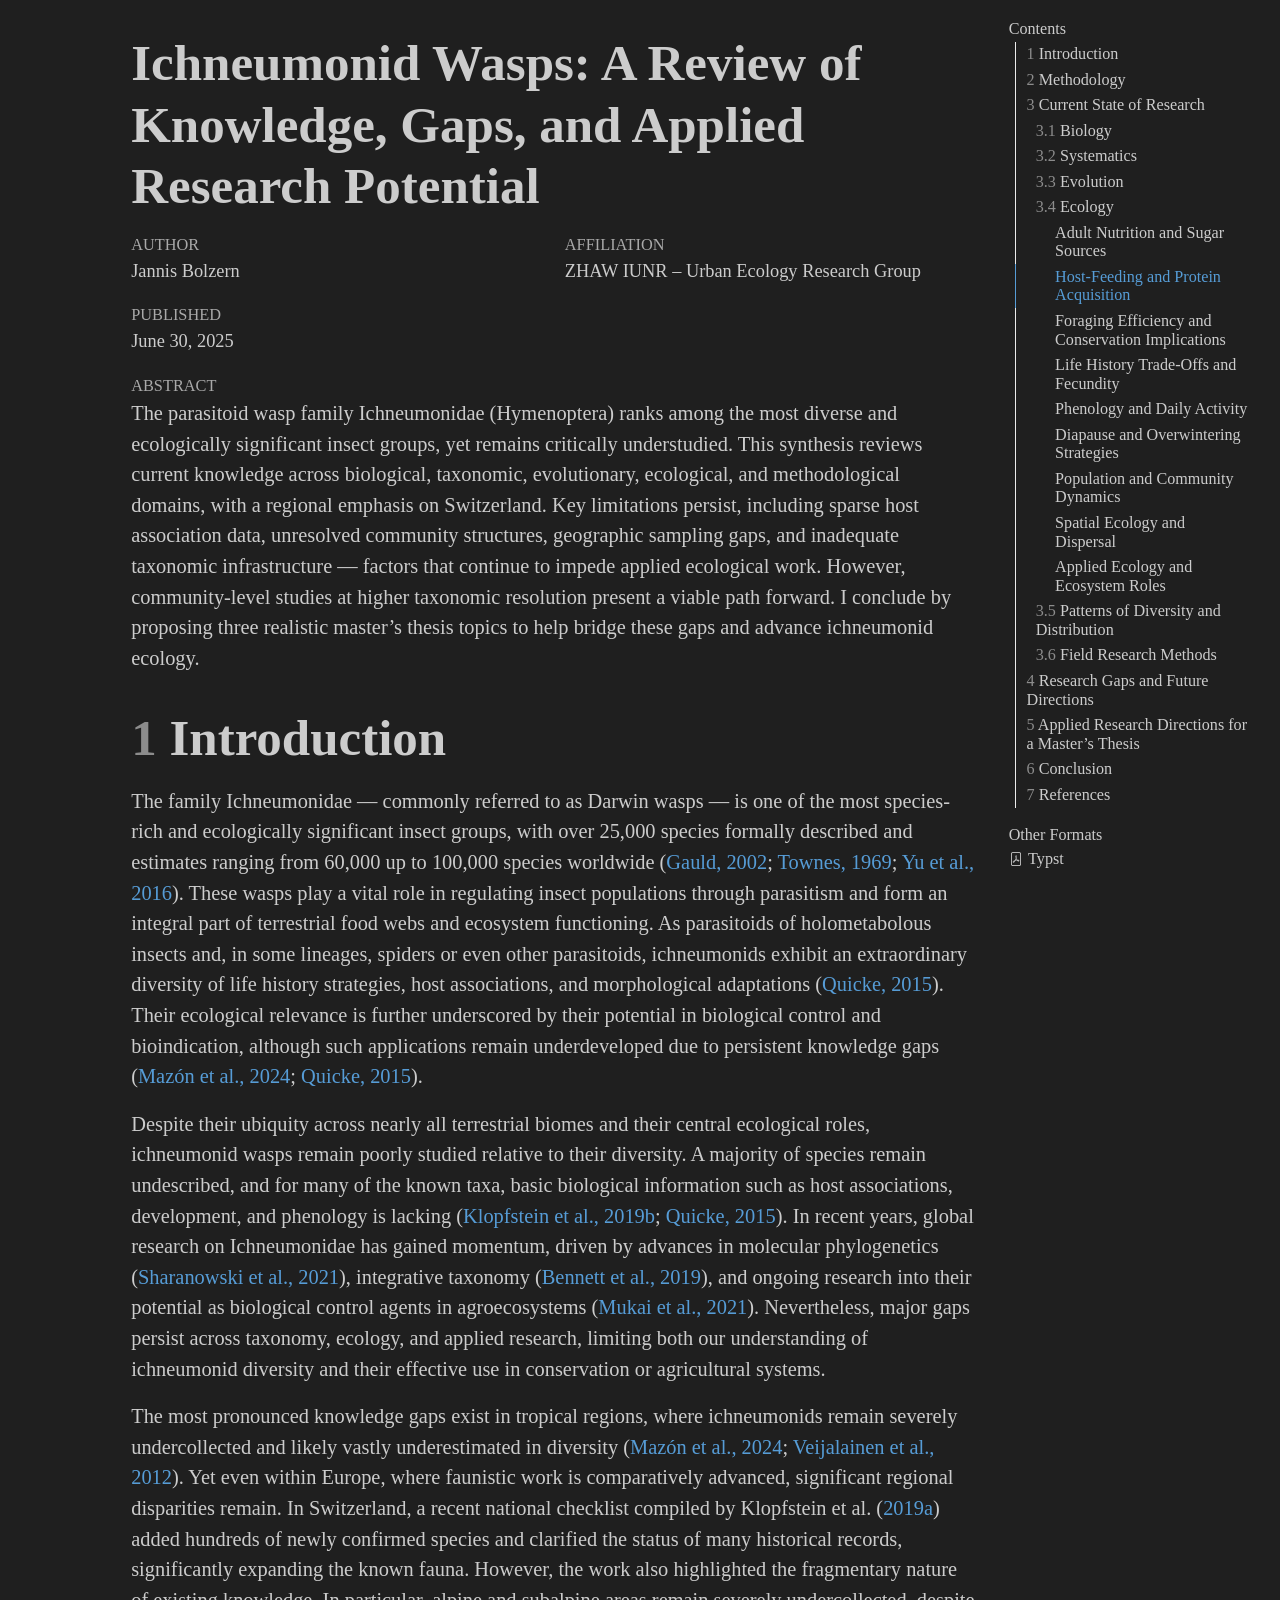
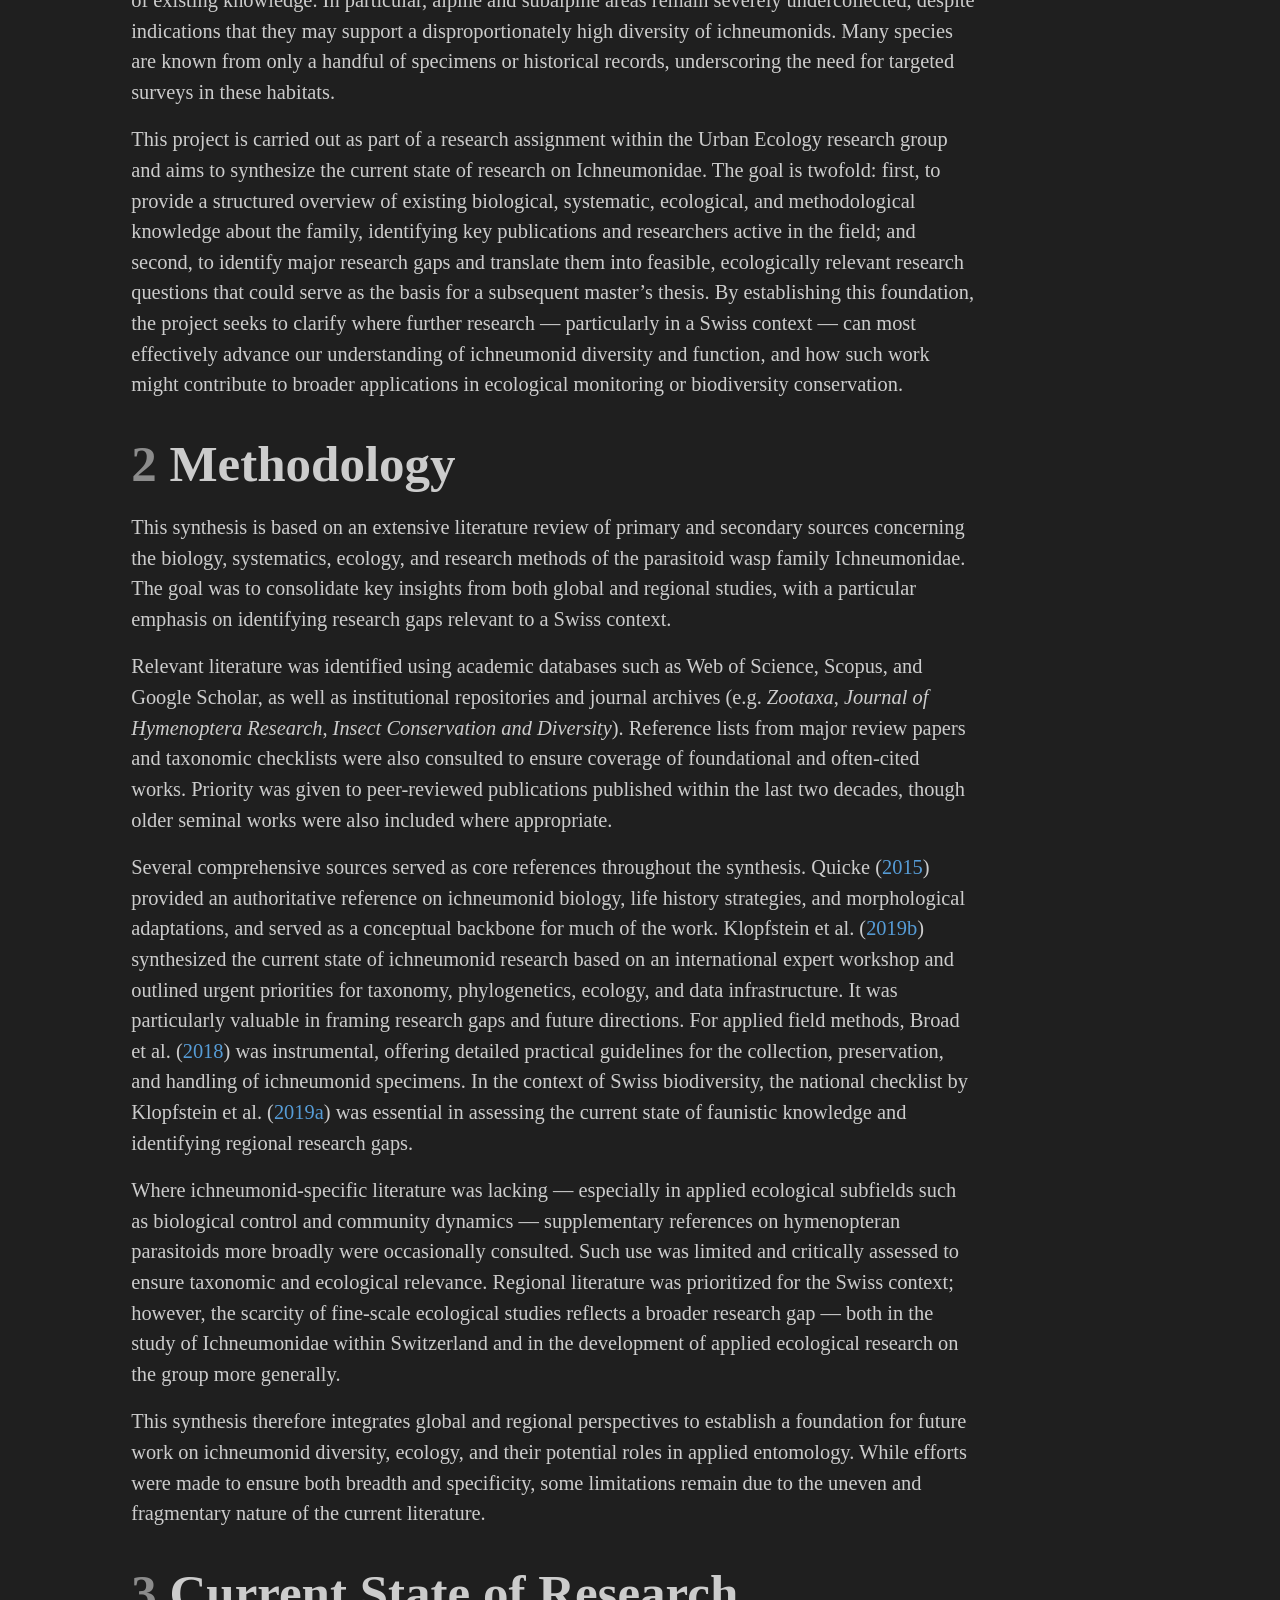
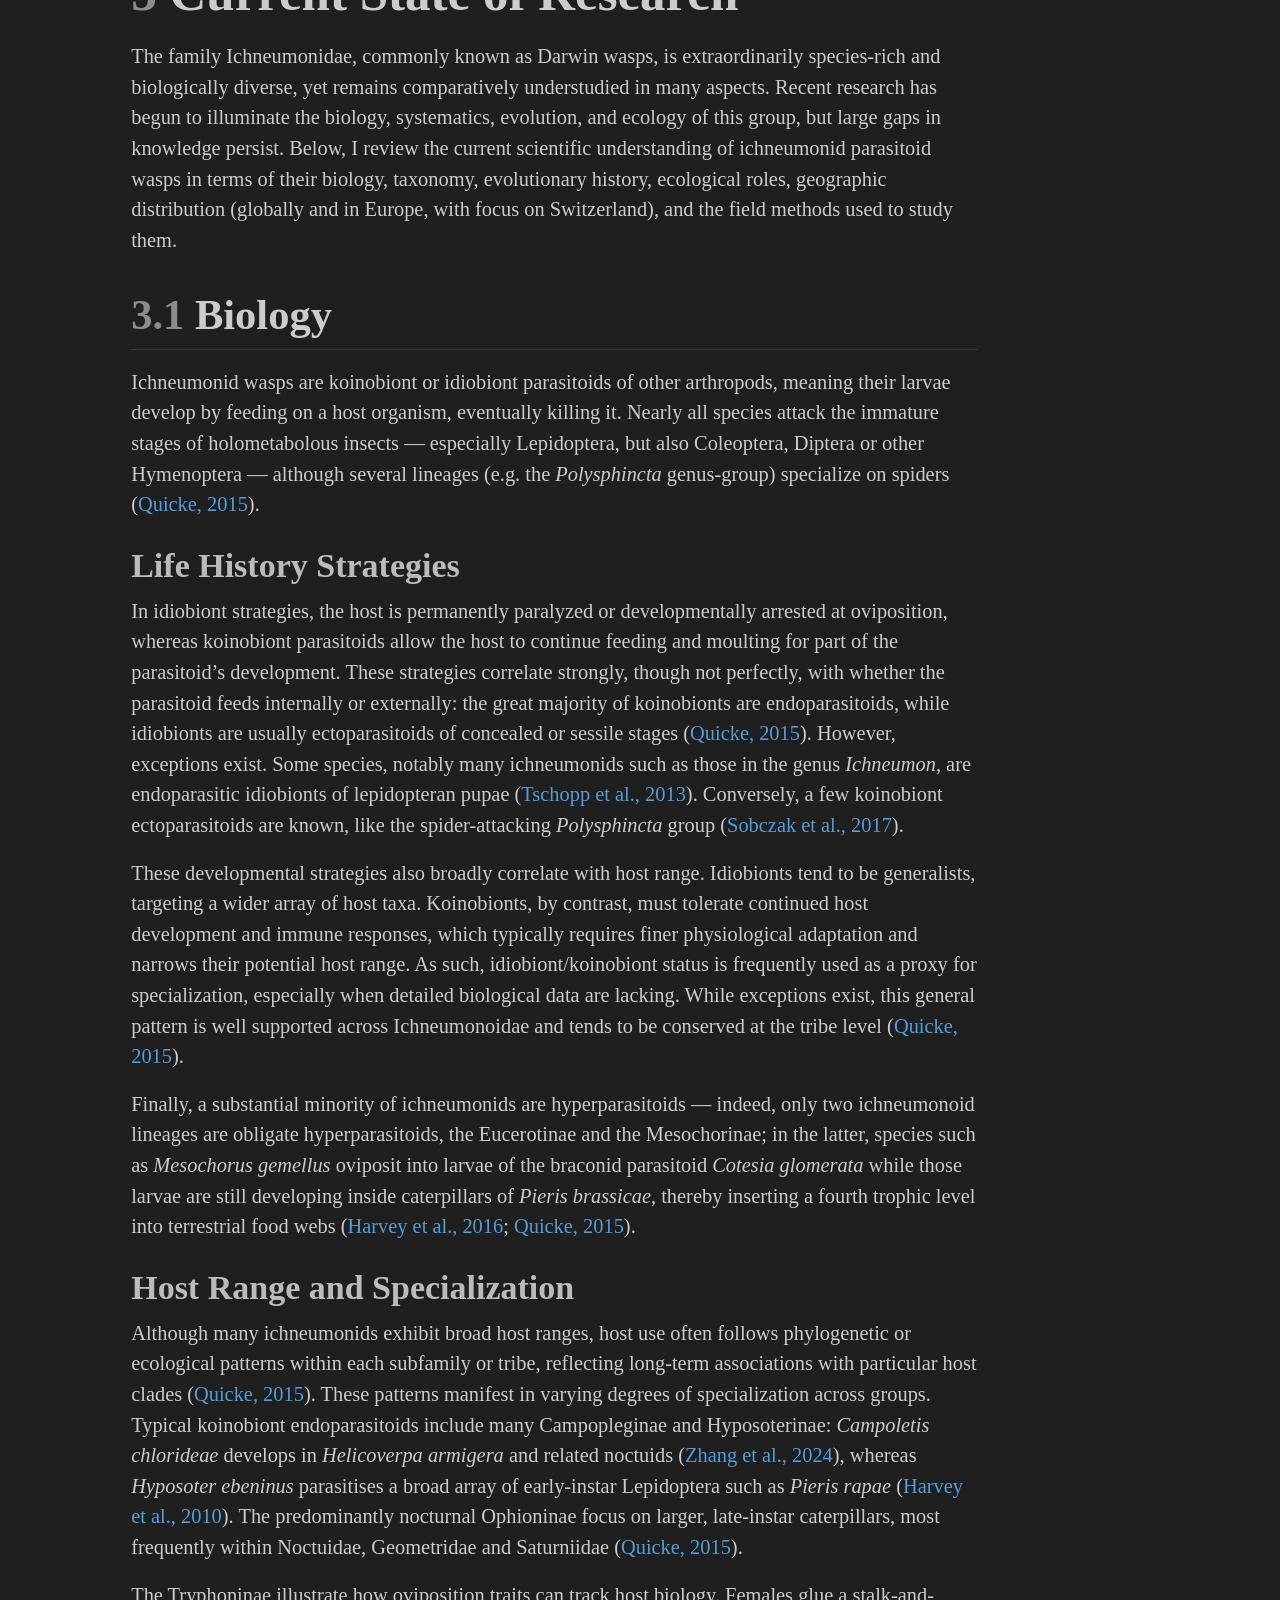
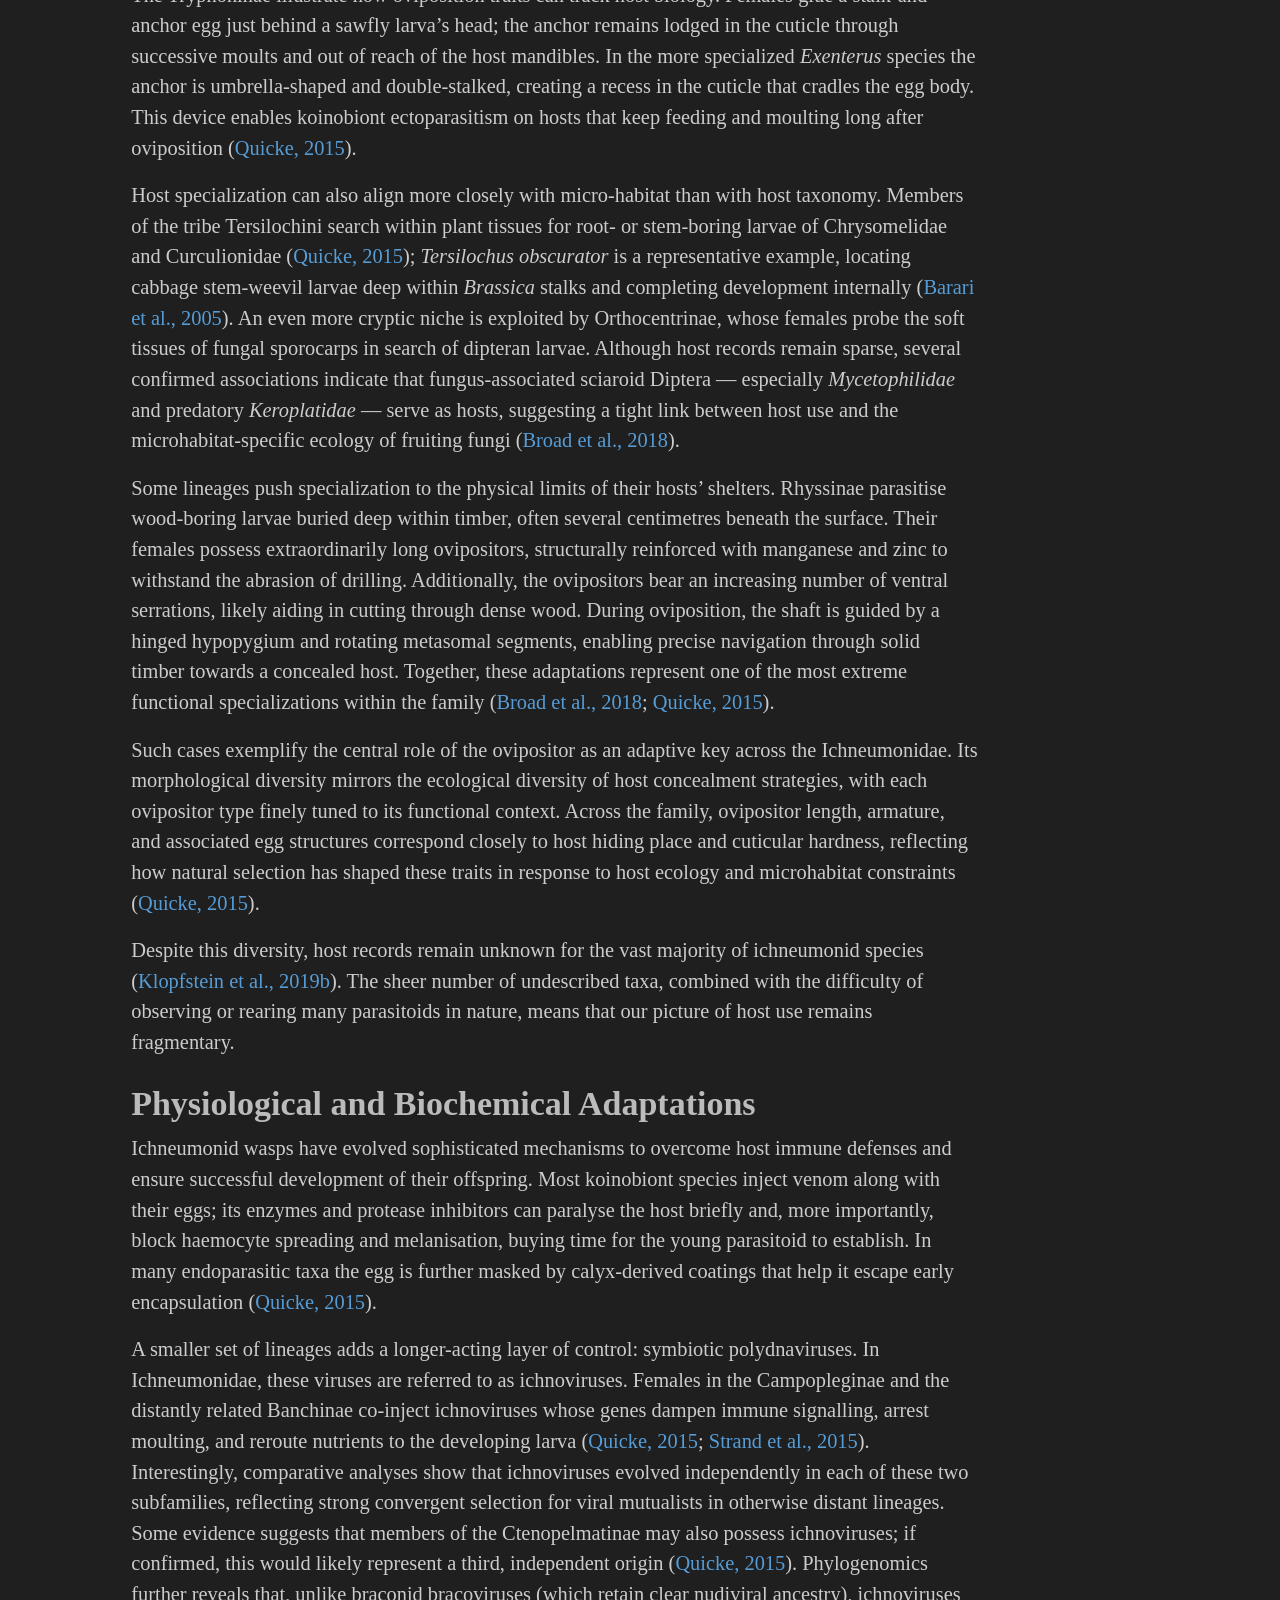
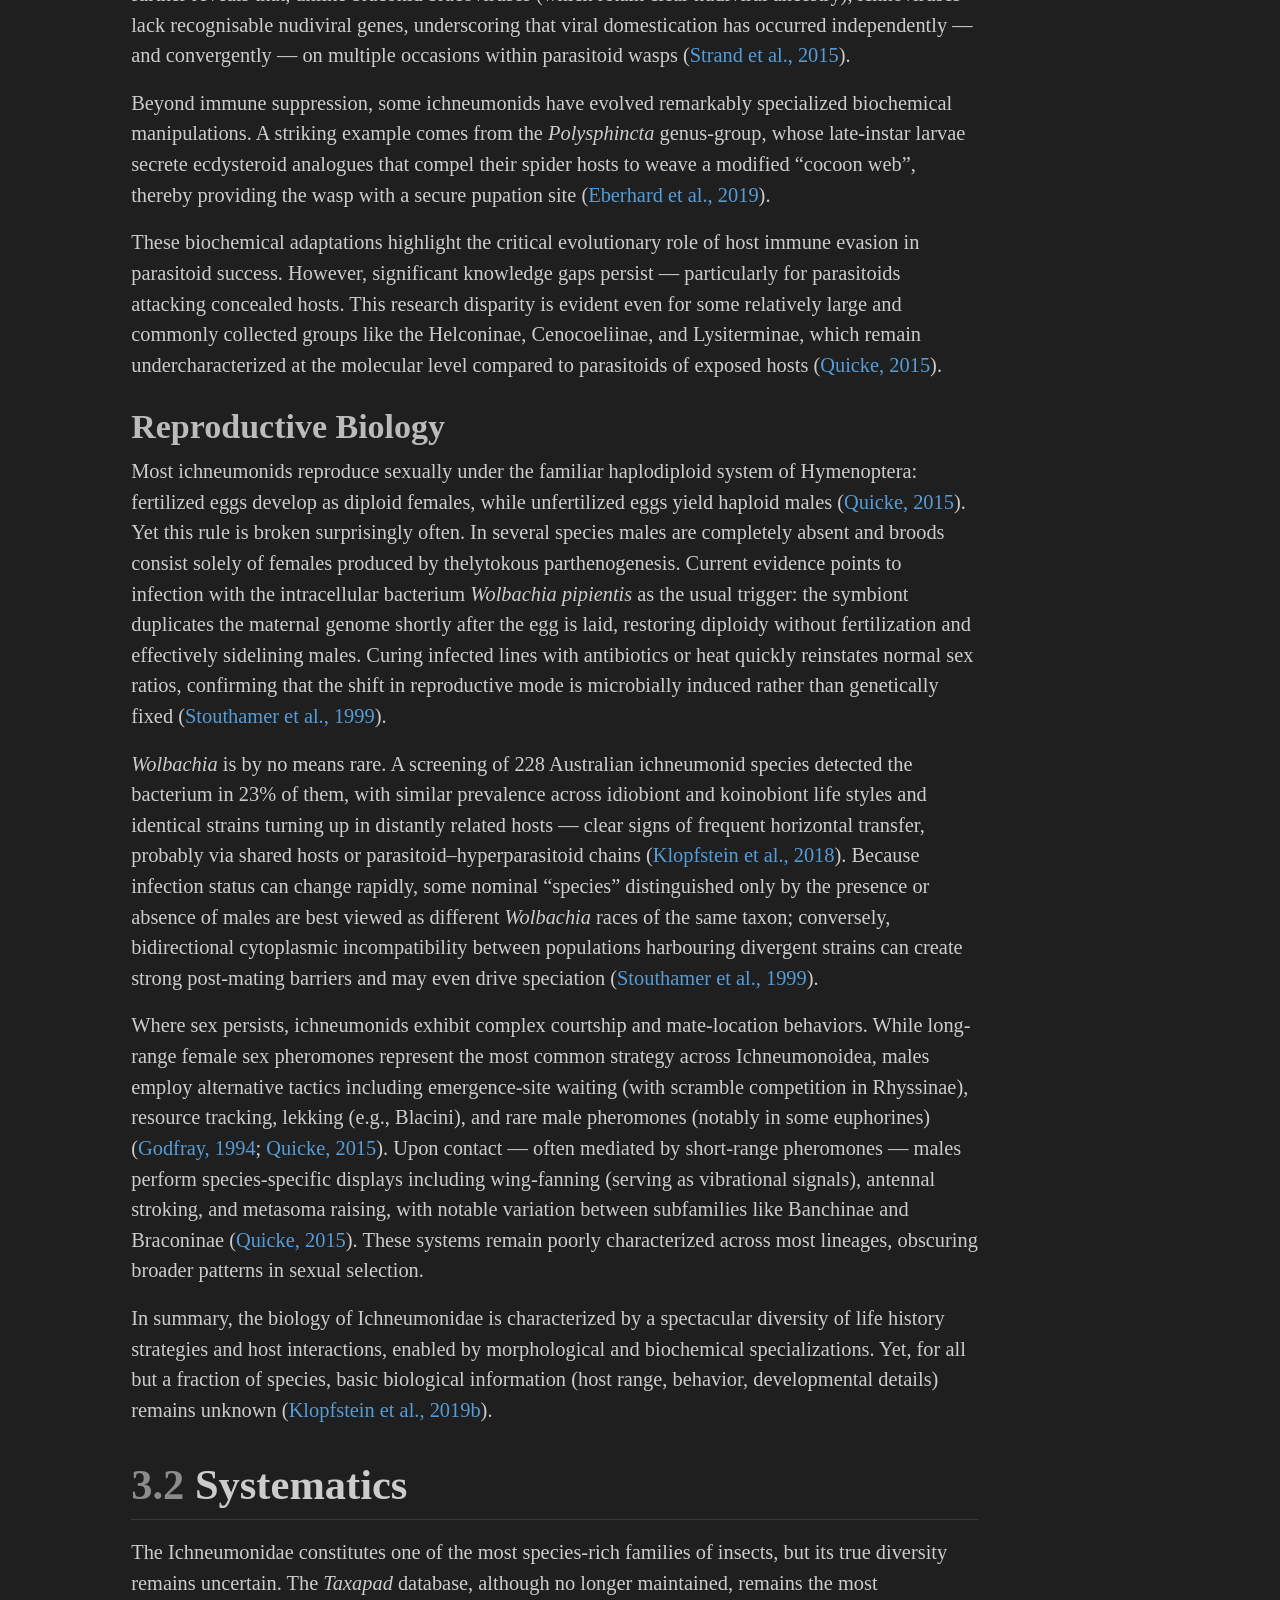
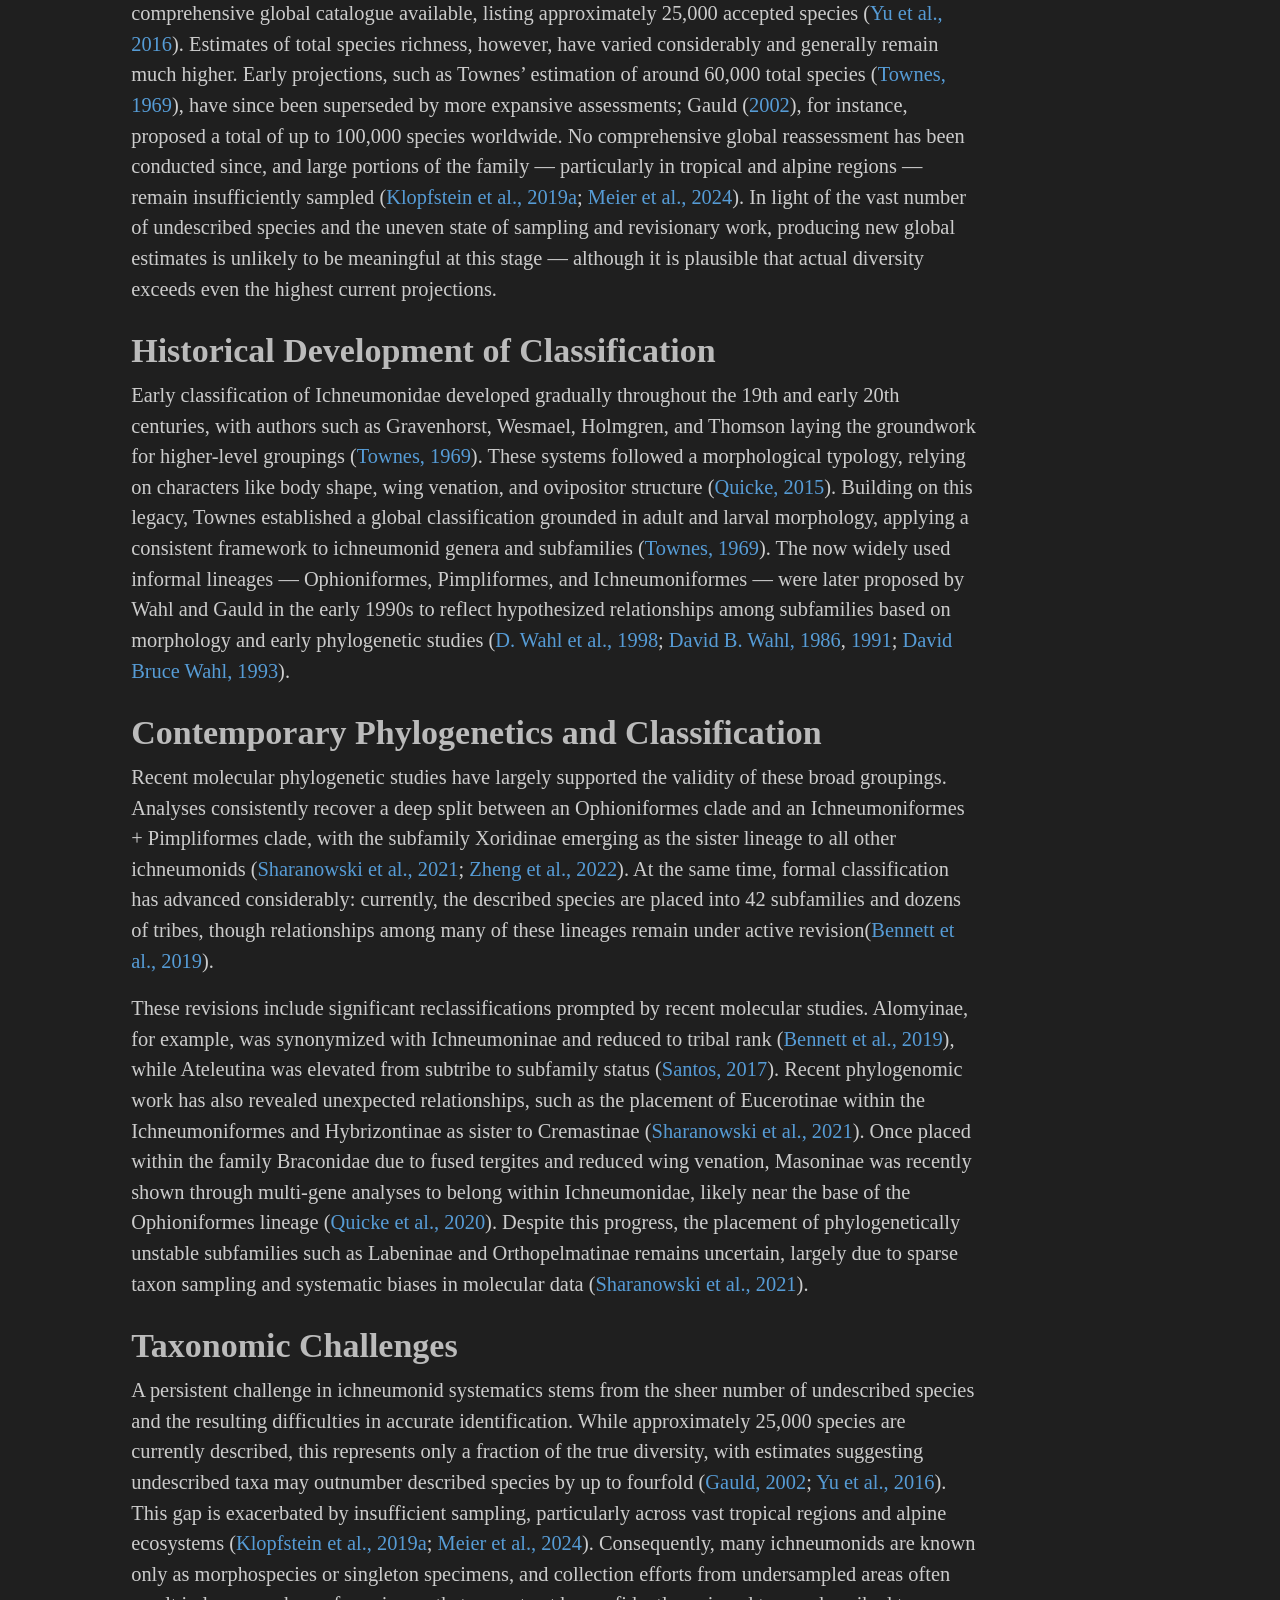
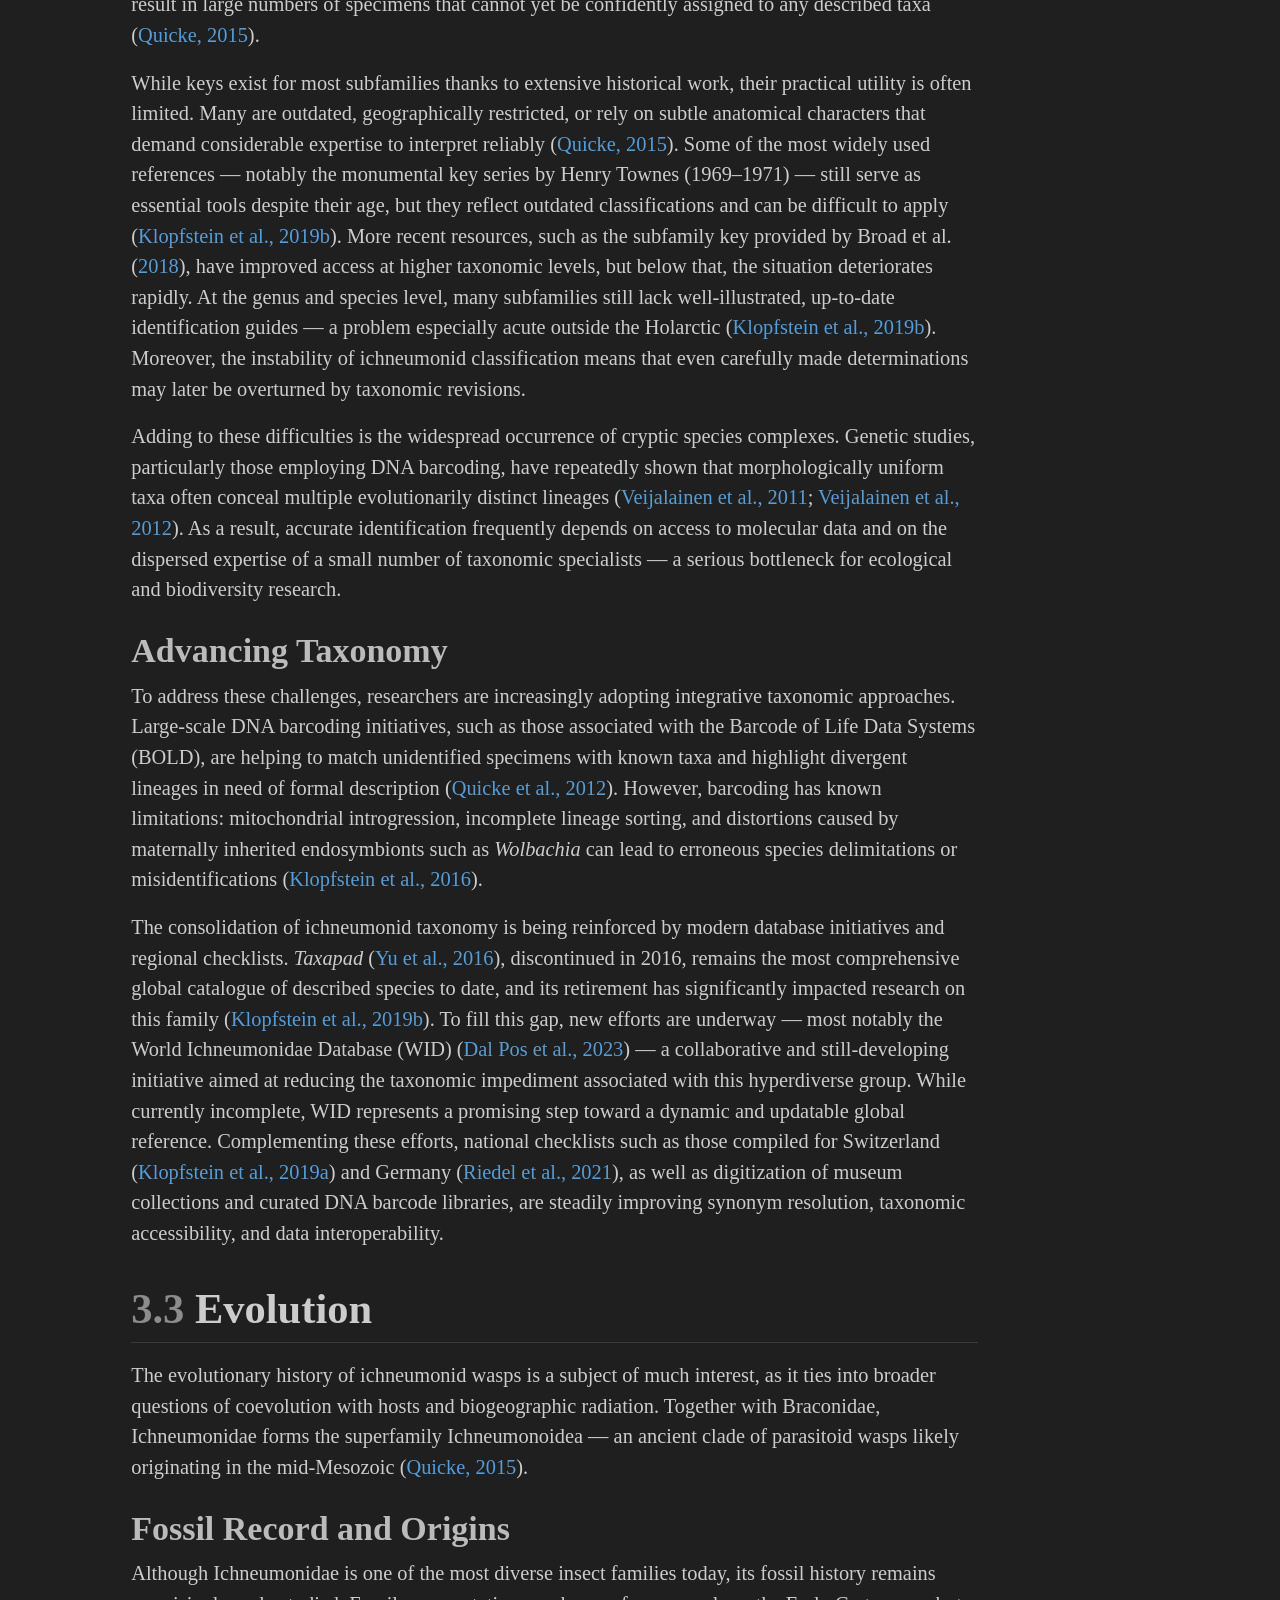
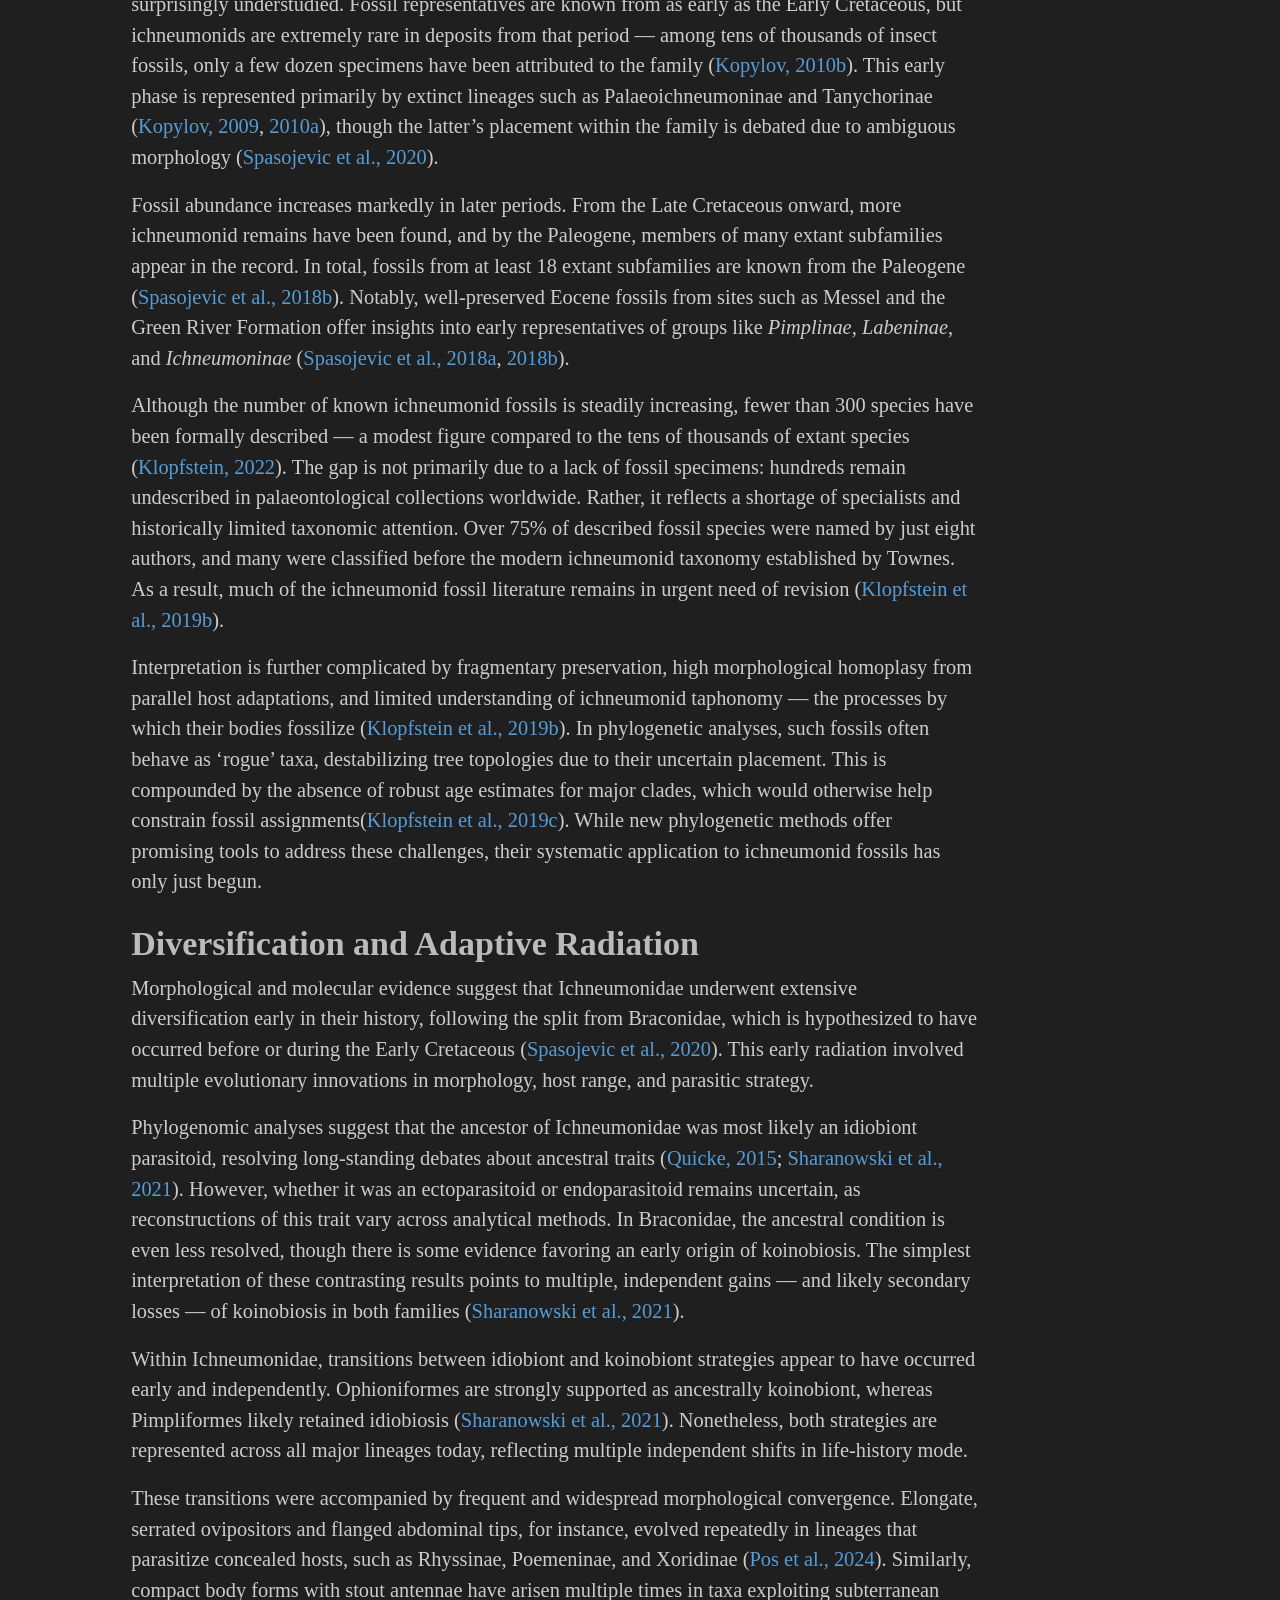
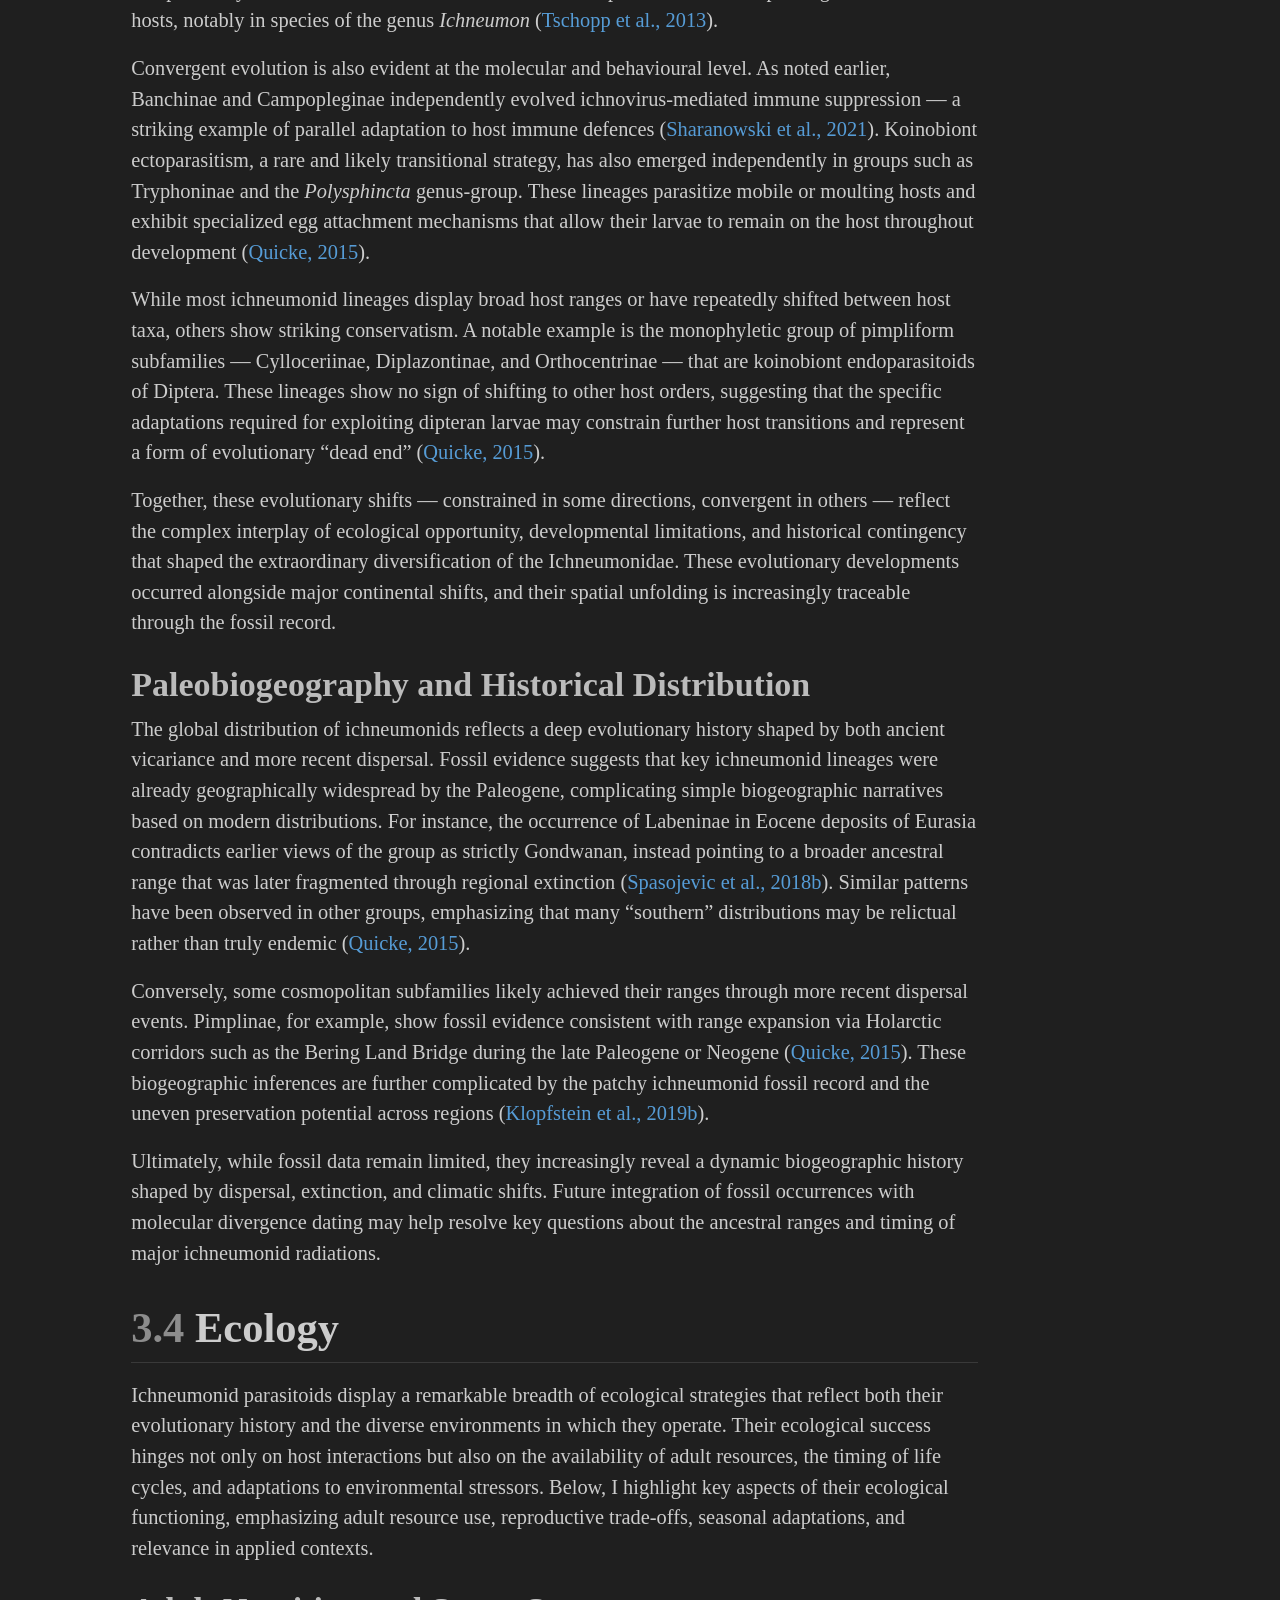
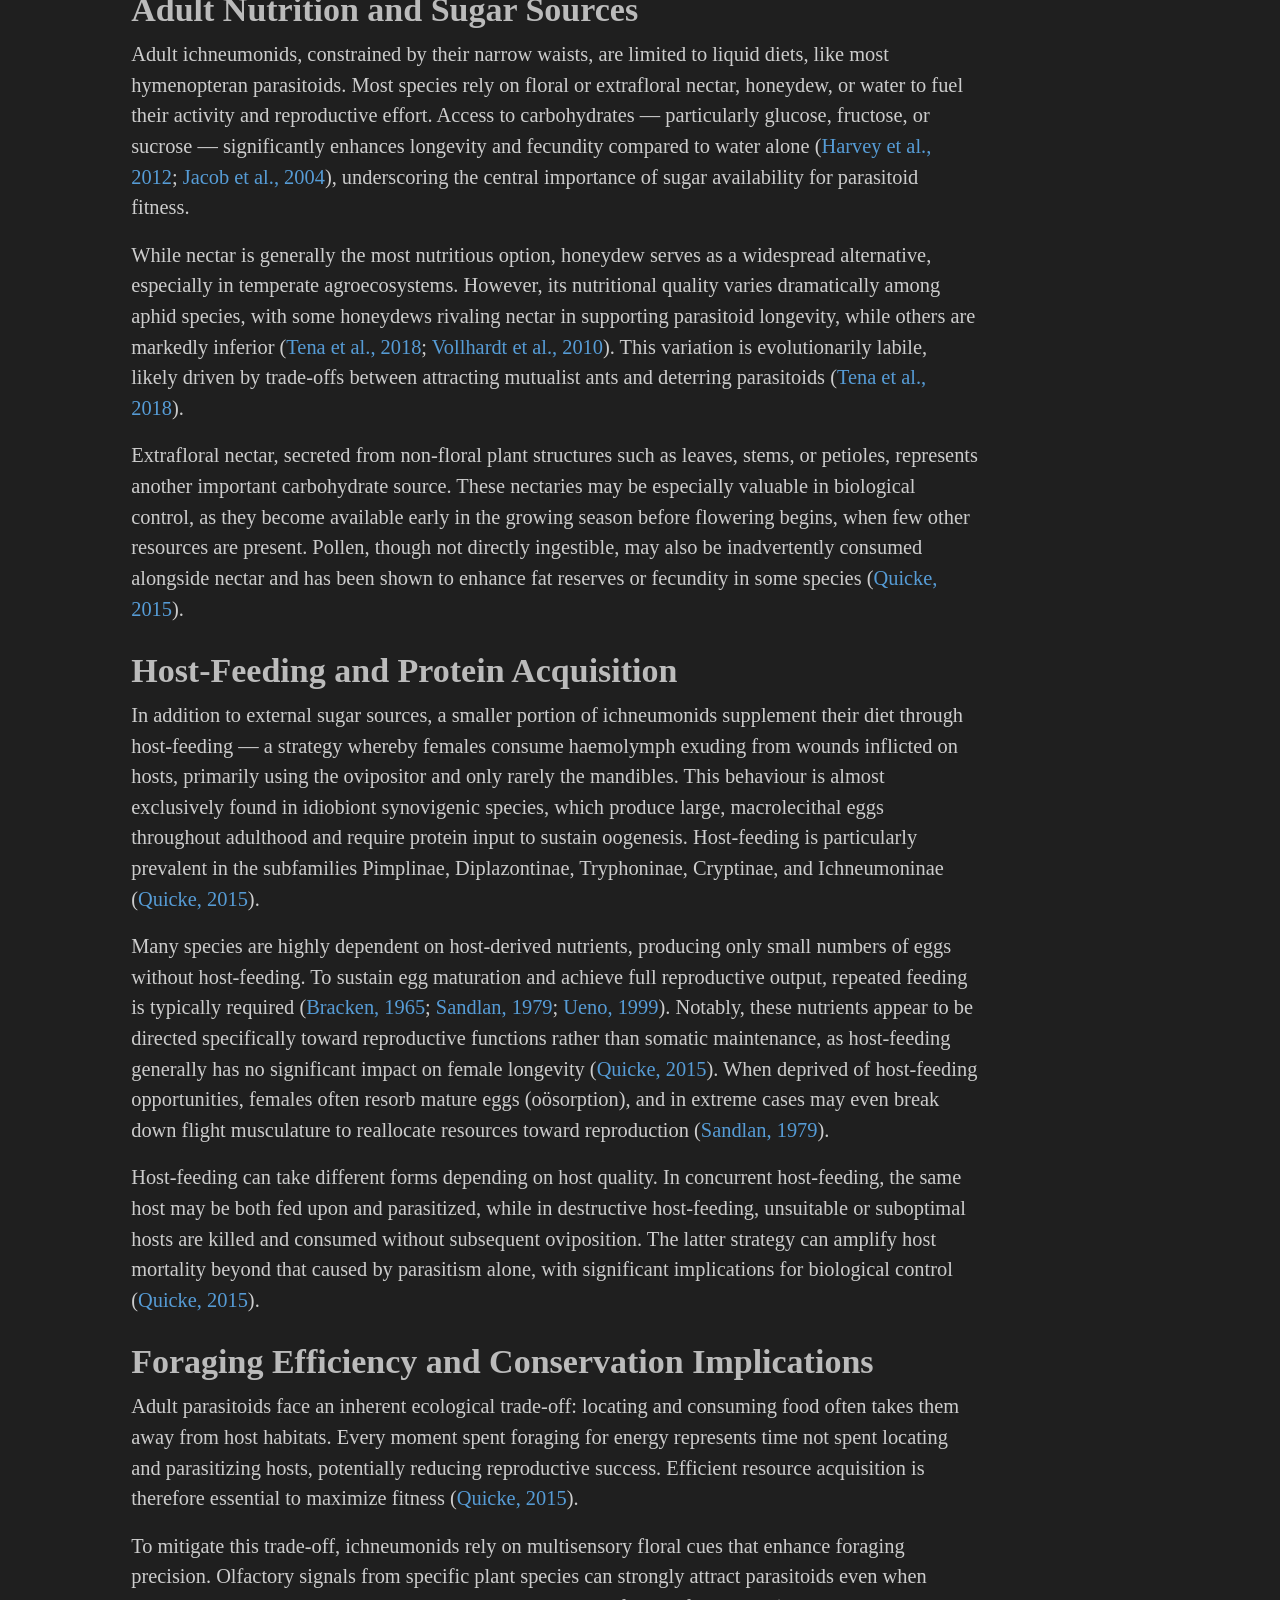
==== docs/index.html @ 83d63e10 "Update" ====
<!DOCTYPE html>
<html xmlns="http://www.w3.org/1999/xhtml" lang="en" xml:lang="en"><head>

<meta charset="utf-8">
<meta name="generator" content="quarto-1.7.32">

<meta name="viewport" content="width=device-width, initial-scale=1.0, user-scalable=yes">

<meta name="author" content="Jannis Bolzern">
<meta name="dcterms.date" content="2025-06-30">

<title>Ichneumonid Wasps: A Review of Knowledge, Gaps, and Applied Research Potential</title>
<style>
code{white-space: pre-wrap;}
span.smallcaps{font-variant: small-caps;}
div.columns{display: flex; gap: min(4vw, 1.5em);}
div.column{flex: auto; overflow-x: auto;}
div.hanging-indent{margin-left: 1.5em; text-indent: -1.5em;}
ul.task-list{list-style: none;}
ul.task-list li input[type="checkbox"] {
  width: 0.8em;
  margin: 0 0.8em 0.2em -1em; /* quarto-specific, see https://github.com/quarto-dev/quarto-cli/issues/4556 */ 
  vertical-align: middle;
}
/* CSS for citations */
div.csl-bib-body { }
div.csl-entry {
  clear: both;
  margin-bottom: 0em;
}
.hanging-indent div.csl-entry {
  margin-left:2em;
  text-indent:-2em;
}
div.csl-left-margin {
  min-width:2em;
  float:left;
}
div.csl-right-inline {
  margin-left:2em;
  padding-left:1em;
}
div.csl-indent {
  margin-left: 2em;
}</style>


<script src="site_libs/quarto-nav/quarto-nav.js"></script>
<script src="site_libs/clipboard/clipboard.min.js"></script>
<script src="site_libs/quarto-search/autocomplete.umd.js"></script>
<script src="site_libs/quarto-search/fuse.min.js"></script>
<script src="site_libs/quarto-search/quarto-search.js"></script>
<meta name="quarto:offset" content="./">
<script src="site_libs/quarto-html/quarto.js" type="module"></script>
<script src="site_libs/quarto-html/tabsets/tabsets.js" type="module"></script>
<script src="site_libs/quarto-html/popper.min.js"></script>
<script src="site_libs/quarto-html/tippy.umd.min.js"></script>
<script src="site_libs/quarto-html/anchor.min.js"></script>
<link href="site_libs/quarto-html/tippy.css" rel="stylesheet">
<link href="site_libs/quarto-html/quarto-syntax-highlighting-dark-2fef5ea3f8957b3e4ecc936fc74692ca.css" rel="stylesheet" id="quarto-text-highlighting-styles">
<script src="site_libs/bootstrap/bootstrap.min.js"></script>
<link href="site_libs/bootstrap/bootstrap-icons.css" rel="stylesheet">
<link href="site_libs/bootstrap/bootstrap-f64a228243b25bc03a519bc4f7680eb8.min.css" rel="stylesheet" append-hash="true" id="quarto-bootstrap" data-mode="dark">
<script id="quarto-search-options" type="application/json">{
  "location": "sidebar",
  "copy-button": false,
  "collapse-after": 3,
  "panel-placement": "start",
  "type": "textbox",
  "limit": 50,
  "keyboard-shortcut": [
    "f",
    "/",
    "s"
  ],
  "show-item-context": false,
  "language": {
    "search-no-results-text": "No results",
    "search-matching-documents-text": "matching documents",
    "search-copy-link-title": "Copy link to search",
    "search-hide-matches-text": "Hide additional matches",
    "search-more-match-text": "more match in this document",
    "search-more-matches-text": "more matches in this document",
    "search-clear-button-title": "Clear",
    "search-text-placeholder": "",
    "search-detached-cancel-button-title": "Cancel",
    "search-submit-button-title": "Submit",
    "search-label": "Search"
  }
}</script>


</head>

<body class="quarto-light">

<div id="quarto-search-results"></div>
<!-- content -->
<div id="quarto-content" class="quarto-container page-columns page-rows-contents page-layout-article">
<!-- sidebar -->
<!-- margin-sidebar -->
    <div id="quarto-margin-sidebar" class="sidebar margin-sidebar">
        <nav id="TOC" role="doc-toc" class="toc-active">
    <h2 id="toc-title">Contents</h2>
   
  <ul>
  <li><a href="#introduction" id="toc-introduction" class="nav-link active" data-scroll-target="#introduction"><span class="header-section-number">1</span> Introduction</a></li>
  <li><a href="#methodology" id="toc-methodology" class="nav-link" data-scroll-target="#methodology"><span class="header-section-number">2</span> Methodology</a></li>
  <li><a href="#current-state-of-research" id="toc-current-state-of-research" class="nav-link" data-scroll-target="#current-state-of-research"><span class="header-section-number">3</span> Current State of Research</a>
  <ul class="collapse">
  <li><a href="#biology" id="toc-biology" class="nav-link" data-scroll-target="#biology"><span class="header-section-number">3.1</span> Biology</a>
  <ul class="collapse">
  <li><a href="#life-history-strategies" id="toc-life-history-strategies" class="nav-link" data-scroll-target="#life-history-strategies">Life History Strategies</a></li>
  <li><a href="#host-range-and-specialization" id="toc-host-range-and-specialization" class="nav-link" data-scroll-target="#host-range-and-specialization">Host Range and Specialization</a></li>
  <li><a href="#physiological-and-biochemical-adaptations" id="toc-physiological-and-biochemical-adaptations" class="nav-link" data-scroll-target="#physiological-and-biochemical-adaptations">Physiological and Biochemical Adaptations</a></li>
  <li><a href="#reproductive-biology" id="toc-reproductive-biology" class="nav-link" data-scroll-target="#reproductive-biology">Reproductive Biology</a></li>
  </ul></li>
  <li><a href="#systematics" id="toc-systematics" class="nav-link" data-scroll-target="#systematics"><span class="header-section-number">3.2</span> Systematics</a>
  <ul class="collapse">
  <li><a href="#historical-development-of-classification" id="toc-historical-development-of-classification" class="nav-link" data-scroll-target="#historical-development-of-classification">Historical Development of Classification</a></li>
  <li><a href="#contemporary-phylogenetics-and-classification" id="toc-contemporary-phylogenetics-and-classification" class="nav-link" data-scroll-target="#contemporary-phylogenetics-and-classification">Contemporary Phylogenetics and Classification</a></li>
  <li><a href="#taxonomic-challenges" id="toc-taxonomic-challenges" class="nav-link" data-scroll-target="#taxonomic-challenges">Taxonomic Challenges</a></li>
  <li><a href="#advancing-taxonomy" id="toc-advancing-taxonomy" class="nav-link" data-scroll-target="#advancing-taxonomy">Advancing Taxonomy</a></li>
  </ul></li>
  <li><a href="#evolution" id="toc-evolution" class="nav-link" data-scroll-target="#evolution"><span class="header-section-number">3.3</span> Evolution</a>
  <ul class="collapse">
  <li><a href="#fossil-record-and-origins" id="toc-fossil-record-and-origins" class="nav-link" data-scroll-target="#fossil-record-and-origins">Fossil Record and Origins</a></li>
  <li><a href="#diversification-and-adaptive-radiation" id="toc-diversification-and-adaptive-radiation" class="nav-link" data-scroll-target="#diversification-and-adaptive-radiation">Diversification and Adaptive Radiation</a></li>
  <li><a href="#paleobiogeography-and-historical-distribution" id="toc-paleobiogeography-and-historical-distribution" class="nav-link" data-scroll-target="#paleobiogeography-and-historical-distribution">Paleobiogeography and Historical Distribution</a></li>
  </ul></li>
  <li><a href="#ecology" id="toc-ecology" class="nav-link" data-scroll-target="#ecology"><span class="header-section-number">3.4</span> Ecology</a>
  <ul class="collapse">
  <li><a href="#adult-nutrition-and-sugar-sources" id="toc-adult-nutrition-and-sugar-sources" class="nav-link" data-scroll-target="#adult-nutrition-and-sugar-sources">Adult Nutrition and Sugar Sources</a></li>
  <li><a href="#host-feeding-and-protein-acquisition" id="toc-host-feeding-and-protein-acquisition" class="nav-link" data-scroll-target="#host-feeding-and-protein-acquisition">Host-Feeding and Protein Acquisition</a></li>
  <li><a href="#foraging-efficiency-and-conservation-implications" id="toc-foraging-efficiency-and-conservation-implications" class="nav-link" data-scroll-target="#foraging-efficiency-and-conservation-implications">Foraging Efficiency and Conservation Implications</a></li>
  <li><a href="#life-history-trade-offs-and-fecundity" id="toc-life-history-trade-offs-and-fecundity" class="nav-link" data-scroll-target="#life-history-trade-offs-and-fecundity">Life History Trade-Offs and Fecundity</a></li>
  <li><a href="#phenology-and-daily-activity" id="toc-phenology-and-daily-activity" class="nav-link" data-scroll-target="#phenology-and-daily-activity">Phenology and Daily Activity</a></li>
  <li><a href="#diapause-and-overwintering-strategies" id="toc-diapause-and-overwintering-strategies" class="nav-link" data-scroll-target="#diapause-and-overwintering-strategies">Diapause and Overwintering Strategies</a></li>
  <li><a href="#population-and-community-dynamics" id="toc-population-and-community-dynamics" class="nav-link" data-scroll-target="#population-and-community-dynamics">Population and Community Dynamics</a></li>
  <li><a href="#spatial-ecology-and-dispersal" id="toc-spatial-ecology-and-dispersal" class="nav-link" data-scroll-target="#spatial-ecology-and-dispersal">Spatial Ecology and Dispersal</a></li>
  <li><a href="#applied-ecology-and-ecosystem-roles" id="toc-applied-ecology-and-ecosystem-roles" class="nav-link" data-scroll-target="#applied-ecology-and-ecosystem-roles">Applied Ecology and Ecosystem Roles</a></li>
  </ul></li>
  <li><a href="#patterns-of-diversity-and-distribution" id="toc-patterns-of-diversity-and-distribution" class="nav-link" data-scroll-target="#patterns-of-diversity-and-distribution"><span class="header-section-number">3.5</span> Patterns of Diversity and Distribution</a>
  <ul class="collapse">
  <li><a href="#global-patterns" id="toc-global-patterns" class="nav-link" data-scroll-target="#global-patterns">Global Patterns</a></li>
  <li><a href="#european-context" id="toc-european-context" class="nav-link" data-scroll-target="#european-context">European Context</a></li>
  <li><a href="#switzerland-in-focus" id="toc-switzerland-in-focus" class="nav-link" data-scroll-target="#switzerland-in-focus">Switzerland in Focus</a></li>
  </ul></li>
  <li><a href="#field-research-methods" id="toc-field-research-methods" class="nav-link" data-scroll-target="#field-research-methods"><span class="header-section-number">3.6</span> Field Research Methods</a>
  <ul class="collapse">
  <li><a href="#passive-collection-techniques" id="toc-passive-collection-techniques" class="nav-link" data-scroll-target="#passive-collection-techniques">Passive Collection Techniques</a></li>
  <li><a href="#active-collection-techniques" id="toc-active-collection-techniques" class="nav-link" data-scroll-target="#active-collection-techniques">Active Collection Techniques</a></li>
  <li><a href="#rearing-from-hosts" id="toc-rearing-from-hosts" class="nav-link" data-scroll-target="#rearing-from-hosts">Rearing from Hosts</a></li>
  <li><a href="#preservation-and-mounting" id="toc-preservation-and-mounting" class="nav-link" data-scroll-target="#preservation-and-mounting">Preservation and Mounting</a></li>
  </ul></li>
  </ul></li>
  <li><a href="#research-gaps-and-future-directions" id="toc-research-gaps-and-future-directions" class="nav-link" data-scroll-target="#research-gaps-and-future-directions"><span class="header-section-number">4</span> Research Gaps and Future Directions</a>
  <ul class="collapse">
  <li><a href="#taxonomy-and-phylogeny" id="toc-taxonomy-and-phylogeny" class="nav-link" data-scroll-target="#taxonomy-and-phylogeny"><span class="header-section-number">4.1</span> Taxonomy and Phylogeny</a></li>
  <li><a href="#identification-and-infrastructure" id="toc-identification-and-infrastructure" class="nav-link" data-scroll-target="#identification-and-infrastructure"><span class="header-section-number">4.2</span> Identification and Infrastructure</a></li>
  <li><a href="#life-history-and-traits" id="toc-life-history-and-traits" class="nav-link" data-scroll-target="#life-history-and-traits"><span class="header-section-number">4.3</span> Life History and Traits</a></li>
  <li><a href="#community-dynamics-and-interactions" id="toc-community-dynamics-and-interactions" class="nav-link" data-scroll-target="#community-dynamics-and-interactions"><span class="header-section-number">4.4</span> Community Dynamics and Interactions</a></li>
  <li><a href="#spatial-ecology-and-dispersal-1" id="toc-spatial-ecology-and-dispersal-1" class="nav-link" data-scroll-target="#spatial-ecology-and-dispersal-1"><span class="header-section-number">4.5</span> Spatial Ecology and Dispersal</a></li>
  <li><a href="#applied-research-and-monitoring" id="toc-applied-research-and-monitoring" class="nav-link" data-scroll-target="#applied-research-and-monitoring"><span class="header-section-number">4.6</span> Applied Research and Monitoring</a></li>
  <li><a href="#working-within-constraints" id="toc-working-within-constraints" class="nav-link" data-scroll-target="#working-within-constraints"><span class="header-section-number">4.7</span> Working Within Constraints</a></li>
  </ul></li>
  <li><a href="#applied-research-directions-for-a-masters-thesis" id="toc-applied-research-directions-for-a-masters-thesis" class="nav-link" data-scroll-target="#applied-research-directions-for-a-masters-thesis"><span class="header-section-number">5</span> Applied Research Directions for a Master’s Thesis</a>
  <ul class="collapse">
  <li><a href="#alpine-ichneumonid-diversity-along-elevation-gradients" id="toc-alpine-ichneumonid-diversity-along-elevation-gradients" class="nav-link" data-scroll-target="#alpine-ichneumonid-diversity-along-elevation-gradients"><span class="header-section-number">5.1</span> Alpine Ichneumonid Diversity Along Elevation Gradients</a>
  <ul class="collapse">
  <li><a href="#research-question" id="toc-research-question" class="nav-link" data-scroll-target="#research-question">Research Question</a></li>
  <li><a href="#rationale" id="toc-rationale" class="nav-link" data-scroll-target="#rationale">Rationale</a></li>
  <li><a href="#methods" id="toc-methods" class="nav-link" data-scroll-target="#methods">Methods</a></li>
  <li><a href="#significance" id="toc-significance" class="nav-link" data-scroll-target="#significance">Significance</a></li>
  </ul></li>
  <li><a href="#effects-of-habitat-fragmentation-on-ichneumonid-communities" id="toc-effects-of-habitat-fragmentation-on-ichneumonid-communities" class="nav-link" data-scroll-target="#effects-of-habitat-fragmentation-on-ichneumonid-communities"><span class="header-section-number">5.2</span> Effects of Habitat Fragmentation on Ichneumonid Communities</a>
  <ul class="collapse">
  <li><a href="#research-question-1" id="toc-research-question-1" class="nav-link" data-scroll-target="#research-question-1">Research Question</a></li>
  <li><a href="#rationale-1" id="toc-rationale-1" class="nav-link" data-scroll-target="#rationale-1">Rationale</a></li>
  <li><a href="#methods-1" id="toc-methods-1" class="nav-link" data-scroll-target="#methods-1">Methods</a></li>
  <li><a href="#significance-1" id="toc-significance-1" class="nav-link" data-scroll-target="#significance-1">Significance</a></li>
  </ul></li>
  <li><a href="#functional-diversity-across-habitat-types" id="toc-functional-diversity-across-habitat-types" class="nav-link" data-scroll-target="#functional-diversity-across-habitat-types"><span class="header-section-number">5.3</span> Functional Diversity Across Habitat Types</a>
  <ul class="collapse">
  <li><a href="#research-question-2" id="toc-research-question-2" class="nav-link" data-scroll-target="#research-question-2">Research Question</a></li>
  <li><a href="#rationale-2" id="toc-rationale-2" class="nav-link" data-scroll-target="#rationale-2">Rationale</a></li>
  <li><a href="#methods-2" id="toc-methods-2" class="nav-link" data-scroll-target="#methods-2">Methods</a></li>
  <li><a href="#significance-2" id="toc-significance-2" class="nav-link" data-scroll-target="#significance-2">Significance</a></li>
  </ul></li>
  </ul></li>
  <li><a href="#conclusion" id="toc-conclusion" class="nav-link" data-scroll-target="#conclusion"><span class="header-section-number">6</span> Conclusion</a></li>
  <li><a href="#references" id="toc-references" class="nav-link" data-scroll-target="#references"><span class="header-section-number">7</span> References</a></li>
  </ul>
<div class="quarto-alternate-formats"><h2>Other Formats</h2><ul><li><a href="index.pdf"><i class="bi bi-file-pdf"></i>Typst</a></li></ul></div></nav>
    </div>
<!-- main -->
<main class="content" id="quarto-document-content">

<header id="title-block-header" class="quarto-title-block default">
<div class="quarto-title">
<h1 class="title">Ichneumonid Wasps: A Review of Knowledge, Gaps, and Applied Research Potential</h1>
</div>


<div class="quarto-title-meta-author">
  <div class="quarto-title-meta-heading">Author</div>
  <div class="quarto-title-meta-heading">Affiliation</div>
  
    <div class="quarto-title-meta-contents">
    <p class="author">Jannis Bolzern </p>
  </div>
  <div class="quarto-title-meta-contents">
        <p class="affiliation">
            ZHAW IUNR – Urban Ecology Research Group
          </p>
      </div>
  </div>

<div class="quarto-title-meta">

      
    <div>
    <div class="quarto-title-meta-heading">Published</div>
    <div class="quarto-title-meta-contents">
      <p class="date">June 30, 2025</p>
    </div>
  </div>
  
    
  </div>
  
<div>
  <div class="abstract">
    <div class="block-title">Abstract</div>
    The parasitoid wasp family Ichneumonidae (Hymenoptera) ranks among the most diverse and ecologically significant insect groups, yet remains critically understudied. This synthesis reviews current knowledge across biological, taxonomic, evolutionary, ecological, and methodological domains, with a regional emphasis on Switzerland. Key limitations persist, including sparse host association data, unresolved community structures, geographic sampling gaps, and inadequate taxonomic infrastructure — factors that continue to impede applied ecological work. However, community-level studies at higher taxonomic resolution present a viable path forward. I conclude by proposing three realistic master’s thesis topics to help bridge these gaps and advance ichneumonid ecology.
  </div>
</div>


</header>


<section id="introduction" class="level1" data-number="1">
<h1 data-number="1"><span class="header-section-number">1</span> Introduction</h1>
<p>The family Ichneumonidae — commonly referred to as Darwin wasps — is one of the most species-rich and ecologically significant insect groups, with over 25,000 species formally described and estimates ranging from 60,000 up to 100,000 species worldwide <span class="citation" data-cites="yu2016 townes1969 gauld2002">(<a href="#ref-gauld2002" role="doc-biblioref">Gauld, 2002</a>; <a href="#ref-townes1969" role="doc-biblioref">Townes, 1969</a>; <a href="#ref-yu2016" role="doc-biblioref">Yu et al., 2016</a>)</span>. These wasps play a vital role in regulating insect populations through parasitism and form an integral part of terrestrial food webs and ecosystem functioning. As parasitoids of holometabolous insects and, in some lineages, spiders or even other parasitoids, ichneumonids exhibit an extraordinary diversity of life history strategies, host associations, and morphological adaptations <span class="citation" data-cites="quicke2015">(<a href="#ref-quicke2015" role="doc-biblioref">Quicke, 2015</a>)</span>. Their ecological relevance is further underscored by their potential in biological control and bioindication, although such applications remain underdeveloped due to persistent knowledge gaps <span class="citation" data-cites="quicke2015 mazón2024">(<a href="#ref-mazón2024" role="doc-biblioref">Mazón et al., 2024</a>; <a href="#ref-quicke2015" role="doc-biblioref">Quicke, 2015</a>)</span>.</p>
<p>Despite their ubiquity across nearly all terrestrial biomes and their central ecological roles, ichneumonid wasps remain poorly studied relative to their diversity. A majority of species remain undescribed, and for many of the known taxa, basic biological information such as host associations, development, and phenology is lacking <span class="citation" data-cites="klopfstein2019a quicke2015">(<a href="#ref-klopfstein2019a" role="doc-biblioref">Klopfstein et al., 2019b</a>; <a href="#ref-quicke2015" role="doc-biblioref">Quicke, 2015</a>)</span>. In recent years, global research on Ichneumonidae has gained momentum, driven by advances in molecular phylogenetics <span class="citation" data-cites="sharanowski2021">(<a href="#ref-sharanowski2021" role="doc-biblioref">Sharanowski et al., 2021</a>)</span>, integrative taxonomy <span class="citation" data-cites="bennett2019">(<a href="#ref-bennett2019" role="doc-biblioref">Bennett et al., 2019</a>)</span>, and ongoing research into their potential as biological control agents in agroecosystems <span class="citation" data-cites="mukai2021">(<a href="#ref-mukai2021" role="doc-biblioref">Mukai et al., 2021</a>)</span>. Nevertheless, major gaps persist across taxonomy, ecology, and applied research, limiting both our understanding of ichneumonid diversity and their effective use in conservation or agricultural systems.</p>
<p>The most pronounced knowledge gaps exist in tropical regions, where ichneumonids remain severely undercollected and likely vastly underestimated in diversity <span class="citation" data-cites="veijalainen2012 mazón2024">(<a href="#ref-mazón2024" role="doc-biblioref">Mazón et al., 2024</a>; <a href="#ref-veijalainen2012" role="doc-biblioref">Veijalainen et al., 2012</a>)</span>. Yet even within Europe, where faunistic work is comparatively advanced, significant regional disparities remain. In Switzerland, a recent national checklist compiled by <span class="citation" data-cites="klopfstein2019">Klopfstein et al. (<a href="#ref-klopfstein2019" role="doc-biblioref">2019a</a>)</span> added hundreds of newly confirmed species and clarified the status of many historical records, significantly expanding the known fauna. However, the work also highlighted the fragmentary nature of existing knowledge. In particular, alpine and subalpine areas remain severely undercollected, despite indications that they may support a disproportionately high diversity of ichneumonids. Many species are known from only a handful of specimens or historical records, underscoring the need for targeted surveys in these habitats.</p>
<p>This project is carried out as part of a research assignment within the Urban Ecology research group and aims to synthesize the current state of research on Ichneumonidae. The goal is twofold: first, to provide a structured overview of existing biological, systematic, ecological, and methodological knowledge about the family, identifying key publications and researchers active in the field; and second, to identify major research gaps and translate them into feasible, ecologically relevant research questions that could serve as the basis for a subsequent master’s thesis. By establishing this foundation, the project seeks to clarify where further research — particularly in a Swiss context — can most effectively advance our understanding of ichneumonid diversity and function, and how such work might contribute to broader applications in ecological monitoring or biodiversity conservation.</p>
</section>
<section id="methodology" class="level1" data-number="2">
<h1 data-number="2"><span class="header-section-number">2</span> Methodology</h1>
<p>This synthesis is based on an extensive literature review of primary and secondary sources concerning the biology, systematics, ecology, and research methods of the parasitoid wasp family Ichneumonidae. The goal was to consolidate key insights from both global and regional studies, with a particular emphasis on identifying research gaps relevant to a Swiss context.</p>
<p>Relevant literature was identified using academic databases such as Web of Science, Scopus, and Google Scholar, as well as institutional repositories and journal archives (e.g.&nbsp;<em>Zootaxa</em>, <em>Journal of Hymenoptera Research</em>, <em>Insect Conservation and Diversity</em>). Reference lists from major review papers and taxonomic checklists were also consulted to ensure coverage of foundational and often-cited works. Priority was given to peer-reviewed publications published within the last two decades, though older seminal works were also included where appropriate.</p>
<p>Several comprehensive sources served as core references throughout the synthesis. <span class="citation" data-cites="quicke2015">Quicke (<a href="#ref-quicke2015" role="doc-biblioref">2015</a>)</span> provided an authoritative reference on ichneumonid biology, life history strategies, and morphological adaptations, and served as a conceptual backbone for much of the work. <span class="citation" data-cites="klopfstein2019a">Klopfstein et al. (<a href="#ref-klopfstein2019a" role="doc-biblioref">2019b</a>)</span> synthesized the current state of ichneumonid research based on an international expert workshop and outlined urgent priorities for taxonomy, phylogenetics, ecology, and data infrastructure. It was particularly valuable in framing research gaps and future directions. For applied field methods, <span class="citation" data-cites="broad2018">Broad et al. (<a href="#ref-broad2018" role="doc-biblioref">2018</a>)</span> was instrumental, offering detailed practical guidelines for the collection, preservation, and handling of ichneumonid specimens. In the context of Swiss biodiversity, the national checklist by <span class="citation" data-cites="klopfstein2019">Klopfstein et al. (<a href="#ref-klopfstein2019" role="doc-biblioref">2019a</a>)</span> was essential in assessing the current state of faunistic knowledge and identifying regional research gaps.</p>
<p>Where ichneumonid-specific literature was lacking — especially in applied ecological subfields such as biological control and community dynamics — supplementary references on hymenopteran parasitoids more broadly were occasionally consulted. Such use was limited and critically assessed to ensure taxonomic and ecological relevance. Regional literature was prioritized for the Swiss context; however, the scarcity of fine-scale ecological studies reflects a broader research gap — both in the study of Ichneumonidae within Switzerland and in the development of applied ecological research on the group more generally.</p>
<p>This synthesis therefore integrates global and regional perspectives to establish a foundation for future work on ichneumonid diversity, ecology, and their potential roles in applied entomology. While efforts were made to ensure both breadth and specificity, some limitations remain due to the uneven and fragmentary nature of the current literature.</p>
</section>
<section id="current-state-of-research" class="level1" data-number="3">
<h1 data-number="3"><span class="header-section-number">3</span> Current State of Research</h1>
<p>The family Ichneumonidae, commonly known as Darwin wasps, is extraordinarily species-rich and biologically diverse, yet remains comparatively understudied in many aspects. Recent research has begun to illuminate the biology, systematics, evolution, and ecology of this group, but large gaps in knowledge persist. Below, I review the current scientific understanding of ichneumonid parasitoid wasps in terms of their biology, taxonomy, evolutionary history, ecological roles, geographic distribution (globally and in Europe, with focus on Switzerland), and the field methods used to study them.</p>
<section id="biology" class="level2" data-number="3.1">
<h2 data-number="3.1" class="anchored" data-anchor-id="biology"><span class="header-section-number">3.1</span> Biology</h2>
<p>Ichneumonid wasps are koinobiont or idiobiont parasitoids of other arthropods, meaning their larvae develop by feeding on a host organism, eventually killing it. Nearly all species attack the immature stages of holometabolous insects — especially Lepidoptera, but also Coleoptera, Diptera or other Hymenoptera — although several lineages (e.g.&nbsp;the <em>Polysphincta</em> genus-group) specialize on spiders <span class="citation" data-cites="quicke2015">(<a href="#ref-quicke2015" role="doc-biblioref">Quicke, 2015</a>)</span>.</p>
<section id="life-history-strategies" class="level3">
<h3 class="anchored" data-anchor-id="life-history-strategies">Life History Strategies</h3>
<p>In idiobiont strategies, the host is permanently paralyzed or developmentally arrested at oviposition, whereas koinobiont parasitoids allow the host to continue feeding and moulting for part of the parasitoid’s development. These strategies correlate strongly, though not perfectly, with whether the parasitoid feeds internally or externally: the great majority of koinobionts are endoparasitoids, while idiobionts are usually ectoparasitoids of concealed or sessile stages <span class="citation" data-cites="quicke2015">(<a href="#ref-quicke2015" role="doc-biblioref">Quicke, 2015</a>)</span>. However, exceptions exist. Some species, notably many ichneumonids such as those in the genus <em>Ichneumon</em>, are endoparasitic idiobionts of lepidopteran pupae <span class="citation" data-cites="tschopp2013">(<a href="#ref-tschopp2013" role="doc-biblioref">Tschopp et al., 2013</a>)</span>. Conversely, a few koinobiont ectoparasitoids are known, like the spider-attacking <em>Polysphincta</em> group <span class="citation" data-cites="sobczak2017">(<a href="#ref-sobczak2017" role="doc-biblioref">Sobczak et al., 2017</a>)</span>.</p>
<p>These developmental strategies also broadly correlate with host range. Idiobionts tend to be generalists, targeting a wider array of host taxa. Koinobionts, by contrast, must tolerate continued host development and immune responses, which typically requires finer physiological adaptation and narrows their potential host range. As such, idiobiont/koinobiont status is frequently used as a proxy for specialization, especially when detailed biological data are lacking. While exceptions exist, this general pattern is well supported across Ichneumonoidae and tends to be conserved at the tribe level <span class="citation" data-cites="quicke2015">(<a href="#ref-quicke2015" role="doc-biblioref">Quicke, 2015</a>)</span>.</p>
<p>Finally, a substantial minority of ichneumonids are hyperparasitoids — indeed, only two ichneumonoid lineages are obligate hyperparasitoids, the Eucerotinae and the Mesochorinae; in the latter, species such as <em>Mesochorus gemellus</em> oviposit into larvae of the braconid parasitoid <em>Cotesia glomerata</em> while those larvae are still developing inside caterpillars of <em>Pieris brassicae</em>, thereby inserting a fourth trophic level into terrestrial food webs <span class="citation" data-cites="quicke2015 harvey2016">(<a href="#ref-harvey2016" role="doc-biblioref">Harvey et al., 2016</a>; <a href="#ref-quicke2015" role="doc-biblioref">Quicke, 2015</a>)</span>.</p>
</section>
<section id="host-range-and-specialization" class="level3">
<h3 class="anchored" data-anchor-id="host-range-and-specialization">Host Range and Specialization</h3>
<p>Although many ichneumonids exhibit broad host ranges, host use often follows phylogenetic or ecological patterns within each subfamily or tribe, reflecting long-term associations with particular host clades <span class="citation" data-cites="quicke2015">(<a href="#ref-quicke2015" role="doc-biblioref">Quicke, 2015</a>)</span>. These patterns manifest in varying degrees of specialization across groups. Typical koinobiont endoparasitoids include many Campopleginae and Hyposoterinae: <em>Campoletis chlorideae</em> develops in <em>Helicoverpa armigera</em> and related noctuids <span class="citation" data-cites="zhang2024">(<a href="#ref-zhang2024" role="doc-biblioref">Zhang et al., 2024</a>)</span>, whereas <em>Hyposoter ebeninus</em> parasitises a broad array of early-instar Lepidoptera such as <em>Pieris rapae</em> <span class="citation" data-cites="harvey2010">(<a href="#ref-harvey2010" role="doc-biblioref">Harvey et al., 2010</a>)</span>. The predominantly nocturnal Ophioninae focus on larger, late-instar caterpillars, most frequently within Noctuidae, Geometridae and Saturniidae <span class="citation" data-cites="quicke2015">(<a href="#ref-quicke2015" role="doc-biblioref">Quicke, 2015</a>)</span>.</p>
<p>The Tryphoninae illustrate how oviposition traits can track host biology. Females glue a stalk-and-anchor egg just behind a sawfly larva’s head; the anchor remains lodged in the cuticle through successive moults and out of reach of the host mandibles. In the more specialized <em>Exenterus</em> species the anchor is umbrella-shaped and double-stalked, creating a recess in the cuticle that cradles the egg body. This device enables koinobiont ectoparasitism on hosts that keep feeding and moulting long after oviposition <span class="citation" data-cites="quicke2015">(<a href="#ref-quicke2015" role="doc-biblioref">Quicke, 2015</a>)</span>.</p>
<p>Host specialization can also align more closely with micro-habitat than with host taxonomy. Members of the tribe Tersilochini search within plant tissues for root- or stem-boring larvae of Chrysomelidae and Curculionidae <span class="citation" data-cites="quicke2015">(<a href="#ref-quicke2015" role="doc-biblioref">Quicke, 2015</a>)</span>; <em>Tersilochus obscurator</em> is a representative example, locating cabbage stem-weevil larvae deep within <em>Brassica</em> stalks and completing development internally <span class="citation" data-cites="barari2005">(<a href="#ref-barari2005" role="doc-biblioref">Barari et al., 2005</a>)</span>. An even more cryptic niche is exploited by Orthocentrinae, whose females probe the soft tissues of fungal sporocarps in search of dipteran larvae. Although host records remain sparse, several confirmed associations indicate that fungus-associated sciaroid Diptera — especially <em>Mycetophilidae</em> and predatory <em>Keroplatidae</em> — serve as hosts, suggesting a tight link between host use and the microhabitat-specific ecology of fruiting fungi <span class="citation" data-cites="broad2018">(<a href="#ref-broad2018" role="doc-biblioref">Broad et al., 2018</a>)</span>.</p>
<p>Some lineages push specialization to the physical limits of their hosts’ shelters. Rhyssinae parasitise wood-boring larvae buried deep within timber, often several centimetres beneath the surface. Their females possess extraordinarily long ovipositors, structurally reinforced with manganese and zinc to withstand the abrasion of drilling. Additionally, the ovipositors bear an increasing number of ventral serrations, likely aiding in cutting through dense wood. During oviposition, the shaft is guided by a hinged hypopygium and rotating metasomal segments, enabling precise navigation through solid timber towards a concealed host. Together, these adaptations represent one of the most extreme functional specializations within the family <span class="citation" data-cites="broad2018 quicke2015">(<a href="#ref-broad2018" role="doc-biblioref">Broad et al., 2018</a>; <a href="#ref-quicke2015" role="doc-biblioref">Quicke, 2015</a>)</span>.</p>
<p>Such cases exemplify the central role of the ovipositor as an adaptive key across the Ichneumonidae. Its morphological diversity mirrors the ecological diversity of host concealment strategies, with each ovipositor type finely tuned to its functional context. Across the family, ovipositor length, armature, and associated egg structures correspond closely to host hiding place and cuticular hardness, reflecting how natural selection has shaped these traits in response to host ecology and microhabitat constraints <span class="citation" data-cites="quicke2015">(<a href="#ref-quicke2015" role="doc-biblioref">Quicke, 2015</a>)</span>.</p>
<p>Despite this diversity, host records remain unknown for the vast majority of ichneumonid species <span class="citation" data-cites="klopfstein2019a">(<a href="#ref-klopfstein2019a" role="doc-biblioref">Klopfstein et al., 2019b</a>)</span>. The sheer number of undescribed taxa, combined with the difficulty of observing or rearing many parasitoids in nature, means that our picture of host use remains fragmentary.</p>
</section>
<section id="physiological-and-biochemical-adaptations" class="level3">
<h3 class="anchored" data-anchor-id="physiological-and-biochemical-adaptations">Physiological and Biochemical Adaptations</h3>
<p>Ichneumonid wasps have evolved sophisticated mechanisms to overcome host immune defenses and ensure successful development of their offspring. Most koinobiont species inject venom along with their eggs; its enzymes and protease inhibitors can paralyse the host briefly and, more importantly, block haemocyte spreading and melanisation, buying time for the young parasitoid to establish. In many endoparasitic taxa the egg is further masked by calyx-derived coatings that help it escape early encapsulation <span class="citation" data-cites="quicke2015">(<a href="#ref-quicke2015" role="doc-biblioref">Quicke, 2015</a>)</span>.</p>
<p>A smaller set of lineages adds a longer-acting layer of control: symbiotic polydnaviruses. In Ichneumonidae, these viruses are referred to as ichnoviruses. Females in the Campopleginae and the distantly related Banchinae co-inject ichnoviruses whose genes dampen immune signalling, arrest moulting, and reroute nutrients to the developing larva <span class="citation" data-cites="strand2015 quicke2015">(<a href="#ref-quicke2015" role="doc-biblioref">Quicke, 2015</a>; <a href="#ref-strand2015" role="doc-biblioref">Strand et al., 2015</a>)</span>. Interestingly, comparative analyses show that ichnoviruses evolved independently in each of these two subfamilies, reflecting strong convergent selection for viral mutualists in otherwise distant lineages. Some evidence suggests that members of the Ctenopelmatinae may also possess ichnoviruses; if confirmed, this would likely represent a third, independent origin <span class="citation" data-cites="quicke2015">(<a href="#ref-quicke2015" role="doc-biblioref">Quicke, 2015</a>)</span>. Phylogenomics further reveals that, unlike braconid bracoviruses (which retain clear nudiviral ancestry), ichnoviruses lack recognisable nudiviral genes, underscoring that viral domestication has occurred independently — and convergently — on multiple occasions within parasitoid wasps <span class="citation" data-cites="strand2015">(<a href="#ref-strand2015" role="doc-biblioref">Strand et al., 2015</a>)</span>.</p>
<p>Beyond immune suppression, some ichneumonids have evolved remarkably specialized biochemical manipulations. A striking example comes from the <em>Polysphincta</em> genus-group, whose late-instar larvae secrete ecdysteroid analogues that compel their spider hosts to weave a modified “cocoon web”, thereby providing the wasp with a secure pupation site <span class="citation" data-cites="eberhard2019">(<a href="#ref-eberhard2019" role="doc-biblioref">Eberhard et al., 2019</a>)</span>.</p>
<p>These biochemical adaptations highlight the critical evolutionary role of host immune evasion in parasitoid success. However, significant knowledge gaps persist — particularly for parasitoids attacking concealed hosts. This research disparity is evident even for some relatively large and commonly collected groups like the Helconinae, Cenocoeliinae, and Lysiterminae, which remain undercharacterized at the molecular level compared to parasitoids of exposed hosts <span class="citation" data-cites="quicke2015">(<a href="#ref-quicke2015" role="doc-biblioref">Quicke, 2015</a>)</span>.</p>
</section>
<section id="reproductive-biology" class="level3">
<h3 class="anchored" data-anchor-id="reproductive-biology">Reproductive Biology</h3>
<p>Most ichneumonids reproduce sexually under the familiar haplodiploid system of Hymenoptera: fertilized eggs develop as diploid females, while unfertilized eggs yield haploid males <span class="citation" data-cites="quicke2015">(<a href="#ref-quicke2015" role="doc-biblioref">Quicke, 2015</a>)</span>. Yet this rule is broken surprisingly often. In several species males are completely absent and broods consist solely of females produced by thelytokous parthenogenesis. Current evidence points to infection with the intracellular bacterium <em>Wolbachia pipientis</em> as the usual trigger: the symbiont duplicates the maternal genome shortly after the egg is laid, restoring diploidy without fertilization and effectively sidelining males. Curing infected lines with antibiotics or heat quickly reinstates normal sex ratios, confirming that the shift in reproductive mode is microbially induced rather than genetically fixed <span class="citation" data-cites="stouthamer1999">(<a href="#ref-stouthamer1999" role="doc-biblioref">Stouthamer et al., 1999</a>)</span>.</p>
<p><em>Wolbachia</em> is by no means rare. A screening of 228 Australian ichneumonid species detected the bacterium in 23% of them, with similar prevalence across idiobiont and koinobiont life styles and identical strains turning up in distantly related hosts — clear signs of frequent horizontal transfer, probably via shared hosts or parasitoid–hyperparasitoid chains <span class="citation" data-cites="klopfstein2018">(<a href="#ref-klopfstein2018" role="doc-biblioref">Klopfstein et al., 2018</a>)</span>. Because infection status can change rapidly, some nominal “species” distinguished only by the presence or absence of males are best viewed as different <em>Wolbachia</em> races of the same taxon; conversely, bidirectional cytoplasmic incompatibility between populations harbouring divergent strains can create strong post-mating barriers and may even drive speciation <span class="citation" data-cites="stouthamer1999">(<a href="#ref-stouthamer1999" role="doc-biblioref">Stouthamer et al., 1999</a>)</span>.</p>
<p>Where sex persists, ichneumonids exhibit complex courtship and mate-location behaviors. While long-range female sex pheromones represent the most common strategy across Ichneumonoidea, males employ alternative tactics including emergence-site waiting (with scramble competition in Rhyssinae), resource tracking, lekking (e.g., Blacini), and rare male pheromones (notably in some euphorines) <span class="citation" data-cites="godfray1994 quicke2015">(<a href="#ref-godfray1994" role="doc-biblioref">Godfray, 1994</a>; <a href="#ref-quicke2015" role="doc-biblioref">Quicke, 2015</a>)</span>. Upon contact — often mediated by short-range pheromones — males perform species-specific displays including wing-fanning (serving as vibrational signals), antennal stroking, and metasoma raising, with notable variation between subfamilies like Banchinae and Braconinae <span class="citation" data-cites="quicke2015">(<a href="#ref-quicke2015" role="doc-biblioref">Quicke, 2015</a>)</span>. These systems remain poorly characterized across most lineages, obscuring broader patterns in sexual selection.</p>
<p>In summary, the biology of Ichneumonidae is characterized by a spectacular diversity of life history strategies and host interactions, enabled by morphological and biochemical specializations. Yet, for all but a fraction of species, basic biological information (host range, behavior, developmental details) remains unknown <span class="citation" data-cites="klopfstein2019a">(<a href="#ref-klopfstein2019a" role="doc-biblioref">Klopfstein et al., 2019b</a>)</span>.</p>
</section>
</section>
<section id="systematics" class="level2" data-number="3.2">
<h2 data-number="3.2" class="anchored" data-anchor-id="systematics"><span class="header-section-number">3.2</span> Systematics</h2>
<p>The Ichneumonidae constitutes one of the most species-rich families of insects, but its true diversity remains uncertain. The <em>Taxapad</em> database, although no longer maintained, remains the most comprehensive global catalogue available, listing approximately 25,000 accepted species <span class="citation" data-cites="yu2016">(<a href="#ref-yu2016" role="doc-biblioref">Yu et al., 2016</a>)</span>. Estimates of total species richness, however, have varied considerably and generally remain much higher. Early projections, such as Townes’ estimation of around 60,000 total species <span class="citation" data-cites="townes1969">(<a href="#ref-townes1969" role="doc-biblioref">Townes, 1969</a>)</span>, have since been superseded by more expansive assessments; <span class="citation" data-cites="gauld2002">Gauld (<a href="#ref-gauld2002" role="doc-biblioref">2002</a>)</span>, for instance, proposed a total of up to 100,000 species worldwide. No comprehensive global reassessment has been conducted since, and large portions of the family — particularly in tropical and alpine regions — remain insufficiently sampled <span class="citation" data-cites="meier2024 klopfstein2019">(<a href="#ref-klopfstein2019" role="doc-biblioref">Klopfstein et al., 2019a</a>; <a href="#ref-meier2024" role="doc-biblioref">Meier et al., 2024</a>)</span>. In light of the vast number of undescribed species and the uneven state of sampling and revisionary work, producing new global estimates is unlikely to be meaningful at this stage — although it is plausible that actual diversity exceeds even the highest current projections.</p>
<section id="historical-development-of-classification" class="level3">
<h3 class="anchored" data-anchor-id="historical-development-of-classification">Historical Development of Classification</h3>
<p>Early classification of Ichneumonidae developed gradually throughout the 19th and early 20th centuries, with authors such as Gravenhorst, Wesmael, Holmgren, and Thomson laying the groundwork for higher-level groupings <span class="citation" data-cites="townes1969">(<a href="#ref-townes1969" role="doc-biblioref">Townes, 1969</a>)</span>. These systems followed a morphological typology, relying on characters like body shape, wing venation, and ovipositor structure <span class="citation" data-cites="quicke2015">(<a href="#ref-quicke2015" role="doc-biblioref">Quicke, 2015</a>)</span>. Building on this legacy, Townes established a global classification grounded in adult and larval morphology, applying a consistent framework to ichneumonid genera and subfamilies <span class="citation" data-cites="townes1969">(<a href="#ref-townes1969" role="doc-biblioref">Townes, 1969</a>)</span>. The now widely used informal lineages — Ophioniformes, Pimpliformes, and Ichneumoniformes — were later proposed by Wahl and Gauld in the early 1990s to reflect hypothesized relationships among subfamilies based on morphology and early phylogenetic studies <span class="citation" data-cites="wahl1986 wahl1991 wahl1993 wahl1998">(<a href="#ref-wahl1998" role="doc-biblioref">D. Wahl et al., 1998</a>; <a href="#ref-wahl1986" role="doc-biblioref">David B. Wahl, 1986</a>, <a href="#ref-wahl1991" role="doc-biblioref">1991</a>; <a href="#ref-wahl1993" role="doc-biblioref">David Bruce Wahl, 1993</a>)</span>.</p>
</section>
<section id="contemporary-phylogenetics-and-classification" class="level3">
<h3 class="anchored" data-anchor-id="contemporary-phylogenetics-and-classification">Contemporary Phylogenetics and Classification</h3>
<p>Recent molecular phylogenetic studies have largely supported the validity of these broad groupings. Analyses consistently recover a deep split between an Ophioniformes clade and an Ichneumoniformes + Pimpliformes clade, with the subfamily Xoridinae emerging as the sister lineage to all other ichneumonids <span class="citation" data-cites="zheng2022 sharanowski2021">(<a href="#ref-sharanowski2021" role="doc-biblioref">Sharanowski et al., 2021</a>; <a href="#ref-zheng2022" role="doc-biblioref">Zheng et al., 2022</a>)</span>. At the same time, formal classification has advanced considerably: currently, the described species are placed into 42 subfamilies and dozens of tribes, though relationships among many of these lineages remain under active revision<span class="citation" data-cites="bennett2019">(<a href="#ref-bennett2019" role="doc-biblioref">Bennett et al., 2019</a>)</span>.</p>
<p>These revisions include significant reclassifications prompted by recent molecular studies. Alomyinae, for example, was synonymized with Ichneumoninae and reduced to tribal rank <span class="citation" data-cites="bennett2019">(<a href="#ref-bennett2019" role="doc-biblioref">Bennett et al., 2019</a>)</span>, while Ateleutina was elevated from subtribe to subfamily status <span class="citation" data-cites="santos2017">(<a href="#ref-santos2017" role="doc-biblioref">Santos, 2017</a>)</span>. Recent phylogenomic work has also revealed unexpected relationships, such as the placement of Eucerotinae within the Ichneumoniformes and Hybrizontinae as sister to Cremastinae <span class="citation" data-cites="sharanowski2021">(<a href="#ref-sharanowski2021" role="doc-biblioref">Sharanowski et al., 2021</a>)</span>. Once placed within the family Braconidae due to fused tergites and reduced wing venation, Masoninae was recently shown through multi-gene analyses to belong within Ichneumonidae, likely near the base of the Ophioniformes lineage <span class="citation" data-cites="quicke2020">(<a href="#ref-quicke2020" role="doc-biblioref">Quicke et al., 2020</a>)</span>. Despite this progress, the placement of phylogenetically unstable subfamilies such as Labeninae and Orthopelmatinae remains uncertain, largely due to sparse taxon sampling and systematic biases in molecular data <span class="citation" data-cites="sharanowski2021">(<a href="#ref-sharanowski2021" role="doc-biblioref">Sharanowski et al., 2021</a>)</span>.</p>
</section>
<section id="taxonomic-challenges" class="level3">
<h3 class="anchored" data-anchor-id="taxonomic-challenges">Taxonomic Challenges</h3>
<p>A persistent challenge in ichneumonid systematics stems from the sheer number of undescribed species and the resulting difficulties in accurate identification. While approximately 25,000 species are currently described, this represents only a fraction of the true diversity, with estimates suggesting undescribed taxa may outnumber described species by up to fourfold <span class="citation" data-cites="yu2016 gauld2002">(<a href="#ref-gauld2002" role="doc-biblioref">Gauld, 2002</a>; <a href="#ref-yu2016" role="doc-biblioref">Yu et al., 2016</a>)</span>. This gap is exacerbated by insufficient sampling, particularly across vast tropical regions and alpine ecosystems <span class="citation" data-cites="meier2024 klopfstein2019">(<a href="#ref-klopfstein2019" role="doc-biblioref">Klopfstein et al., 2019a</a>; <a href="#ref-meier2024" role="doc-biblioref">Meier et al., 2024</a>)</span>. Consequently, many ichneumonids are known only as morphospecies or singleton specimens, and collection efforts from undersampled areas often result in large numbers of specimens that cannot yet be confidently assigned to any described taxa <span class="citation" data-cites="quicke2015">(<a href="#ref-quicke2015" role="doc-biblioref">Quicke, 2015</a>)</span>.</p>
<p>While keys exist for most subfamilies thanks to extensive historical work, their practical utility is often limited. Many are outdated, geographically restricted, or rely on subtle anatomical characters that demand considerable expertise to interpret reliably <span class="citation" data-cites="quicke2015">(<a href="#ref-quicke2015" role="doc-biblioref">Quicke, 2015</a>)</span>. Some of the most widely used references — notably the monumental key series by Henry Townes (1969–1971) — still serve as essential tools despite their age, but they reflect outdated classifications and can be difficult to apply <span class="citation" data-cites="klopfstein2019a">(<a href="#ref-klopfstein2019a" role="doc-biblioref">Klopfstein et al., 2019b</a>)</span>. More recent resources, such as the subfamily key provided by <span class="citation" data-cites="broad2018">Broad et al. (<a href="#ref-broad2018" role="doc-biblioref">2018</a>)</span>, have improved access at higher taxonomic levels, but below that, the situation deteriorates rapidly. At the genus and species level, many subfamilies still lack well-illustrated, up-to-date identification guides — a problem especially acute outside the Holarctic <span class="citation" data-cites="klopfstein2019a">(<a href="#ref-klopfstein2019a" role="doc-biblioref">Klopfstein et al., 2019b</a>)</span>. Moreover, the instability of ichneumonid classification means that even carefully made determinations may later be overturned by taxonomic revisions.</p>
<p>Adding to these difficulties is the widespread occurrence of cryptic species complexes. Genetic studies, particularly those employing DNA barcoding, have repeatedly shown that morphologically uniform taxa often conceal multiple evolutionarily distinct lineages <span class="citation" data-cites="veijalainen2011 veijalainen2012">(<a href="#ref-veijalainen2011" role="doc-biblioref">Veijalainen et al., 2011</a>; <a href="#ref-veijalainen2012" role="doc-biblioref">Veijalainen et al., 2012</a>)</span>. As a result, accurate identification frequently depends on access to molecular data and on the dispersed expertise of a small number of taxonomic specialists — a serious bottleneck for ecological and biodiversity research.</p>
</section>
<section id="advancing-taxonomy" class="level3">
<h3 class="anchored" data-anchor-id="advancing-taxonomy">Advancing Taxonomy</h3>
<p>To address these challenges, researchers are increasingly adopting integrative taxonomic approaches. Large-scale DNA barcoding initiatives, such as those associated with the Barcode of Life Data Systems (BOLD), are helping to match unidentified specimens with known taxa and highlight divergent lineages in need of formal description <span class="citation" data-cites="quicke2012">(<a href="#ref-quicke2012" role="doc-biblioref">Quicke et al., 2012</a>)</span>. However, barcoding has known limitations: mitochondrial introgression, incomplete lineage sorting, and distortions caused by maternally inherited endosymbionts such as <em>Wolbachia</em> can lead to erroneous species delimitations or misidentifications <span class="citation" data-cites="klopfstein2016">(<a href="#ref-klopfstein2016" role="doc-biblioref">Klopfstein et al., 2016</a>)</span>.</p>
<p>The consolidation of ichneumonid taxonomy is being reinforced by modern database initiatives and regional checklists. <em>Taxapad</em> <span class="citation" data-cites="yu2016">(<a href="#ref-yu2016" role="doc-biblioref">Yu et al., 2016</a>)</span>, discontinued in 2016, remains the most comprehensive global catalogue of described species to date, and its retirement has significantly impacted research on this family <span class="citation" data-cites="klopfstein2019a">(<a href="#ref-klopfstein2019a" role="doc-biblioref">Klopfstein et al., 2019b</a>)</span>. To fill this gap, new efforts are underway — most notably the World Ichneumonidae Database (WID) <span class="citation" data-cites="dalpos2023">(<a href="#ref-dalpos2023" role="doc-biblioref">Dal Pos et al., 2023</a>)</span> — a collaborative and still-developing initiative aimed at reducing the taxonomic impediment associated with this hyperdiverse group. While currently incomplete, WID represents a promising step toward a dynamic and updatable global reference. Complementing these efforts, national checklists such as those compiled for Switzerland <span class="citation" data-cites="klopfstein2019">(<a href="#ref-klopfstein2019" role="doc-biblioref">Klopfstein et al., 2019a</a>)</span> and Germany <span class="citation" data-cites="riedel2021">(<a href="#ref-riedel2021" role="doc-biblioref">Riedel et al., 2021</a>)</span>, as well as digitization of museum collections and curated DNA barcode libraries, are steadily improving synonym resolution, taxonomic accessibility, and data interoperability.</p>
</section>
</section>
<section id="evolution" class="level2" data-number="3.3">
<h2 data-number="3.3" class="anchored" data-anchor-id="evolution"><span class="header-section-number">3.3</span> Evolution</h2>
<p>The evolutionary history of ichneumonid wasps is a subject of much interest, as it ties into broader questions of coevolution with hosts and biogeographic radiation. Together with Braconidae, Ichneumonidae forms the superfamily Ichneumonoidea — an ancient clade of parasitoid wasps likely originating in the mid-Mesozoic <span class="citation" data-cites="quicke2015">(<a href="#ref-quicke2015" role="doc-biblioref">Quicke, 2015</a>)</span>.</p>
<section id="fossil-record-and-origins" class="level3">
<h3 class="anchored" data-anchor-id="fossil-record-and-origins">Fossil Record and Origins</h3>
<p>Although Ichneumonidae is one of the most diverse insect families today, its fossil history remains surprisingly understudied. Fossil representatives are known from as early as the Early Cretaceous, but ichneumonids are extremely rare in deposits from that period — among tens of thousands of insect fossils, only a few dozen specimens have been attributed to the family <span class="citation" data-cites="kopylov2010">(<a href="#ref-kopylov2010" role="doc-biblioref">Kopylov, 2010b</a>)</span>. This early phase is represented primarily by extinct lineages such as Palaeoichneumoninae and Tanychorinae <span class="citation" data-cites="kopylov2009 kopylov2010a">(<a href="#ref-kopylov2009" role="doc-biblioref">Kopylov, 2009</a>, <a href="#ref-kopylov2010a" role="doc-biblioref">2010a</a>)</span>, though the latter’s placement within the family is debated due to ambiguous morphology <span class="citation" data-cites="spasojevic2020">(<a href="#ref-spasojevic2020" role="doc-biblioref">Spasojevic et al., 2020</a>)</span>.</p>
<p>Fossil abundance increases markedly in later periods. From the Late Cretaceous onward, more ichneumonid remains have been found, and by the Paleogene, members of many extant subfamilies appear in the record. In total, fossils from at least 18 extant subfamilies are known from the Paleogene <span class="citation" data-cites="spasojevic2018">(<a href="#ref-spasojevic2018" role="doc-biblioref">Spasojevic et al., 2018b</a>)</span>. Notably, well-preserved Eocene fossils from sites such as Messel and the Green River Formation offer insights into early representatives of groups like <em>Pimplinae</em>, <em>Labeninae</em>, and <em>Ichneumoninae</em> <span class="citation" data-cites="spasojevic2018 spasojevic2018a">(<a href="#ref-spasojevic2018a" role="doc-biblioref">Spasojevic et al., 2018a</a>, <a href="#ref-spasojevic2018" role="doc-biblioref">2018b</a>)</span>.</p>
<p>Although the number of known ichneumonid fossils is steadily increasing, fewer than 300 species have been formally described — a modest figure compared to the tens of thousands of extant species <span class="citation" data-cites="klopfstein2022">(<a href="#ref-klopfstein2022" role="doc-biblioref">Klopfstein, 2022</a>)</span>. The gap is not primarily due to a lack of fossil specimens: hundreds remain undescribed in palaeontological collections worldwide. Rather, it reflects a shortage of specialists and historically limited taxonomic attention. Over 75% of described fossil species were named by just eight authors, and many were classified before the modern ichneumonid taxonomy established by Townes. As a result, much of the ichneumonid fossil literature remains in urgent need of revision <span class="citation" data-cites="klopfstein2019a">(<a href="#ref-klopfstein2019a" role="doc-biblioref">Klopfstein et al., 2019b</a>)</span>.</p>
<p>Interpretation is further complicated by fragmentary preservation, high morphological homoplasy from parallel host adaptations, and limited understanding of ichneumonid taphonomy — the processes by which their bodies fossilize <span class="citation" data-cites="klopfstein2019a">(<a href="#ref-klopfstein2019a" role="doc-biblioref">Klopfstein et al., 2019b</a>)</span>. In phylogenetic analyses, such fossils often behave as ‘rogue’ taxa, destabilizing tree topologies due to their uncertain placement. This is compounded by the absence of robust age estimates for major clades, which would otherwise help constrain fossil assignments<span class="citation" data-cites="klopfstein2019b">(<a href="#ref-klopfstein2019b" role="doc-biblioref">Klopfstein et al., 2019c</a>)</span>. While new phylogenetic methods offer promising tools to address these challenges, their systematic application to ichneumonid fossils has only just begun.</p>
</section>
<section id="diversification-and-adaptive-radiation" class="level3">
<h3 class="anchored" data-anchor-id="diversification-and-adaptive-radiation">Diversification and Adaptive Radiation</h3>
<p>Morphological and molecular evidence suggest that Ichneumonidae underwent extensive diversification early in their history, following the split from Braconidae, which is hypothesized to have occurred before or during the Early Cretaceous <span class="citation" data-cites="spasojevic2020">(<a href="#ref-spasojevic2020" role="doc-biblioref">Spasojevic et al., 2020</a>)</span>. This early radiation involved multiple evolutionary innovations in morphology, host range, and parasitic strategy.</p>
<p>Phylogenomic analyses suggest that the ancestor of Ichneumonidae was most likely an idiobiont parasitoid, resolving long-standing debates about ancestral traits <span class="citation" data-cites="sharanowski2021 quicke2015">(<a href="#ref-quicke2015" role="doc-biblioref">Quicke, 2015</a>; <a href="#ref-sharanowski2021" role="doc-biblioref">Sharanowski et al., 2021</a>)</span>. However, whether it was an ectoparasitoid or endoparasitoid remains uncertain, as reconstructions of this trait vary across analytical methods. In Braconidae, the ancestral condition is even less resolved, though there is some evidence favoring an early origin of koinobiosis. The simplest interpretation of these contrasting results points to multiple, independent gains — and likely secondary losses — of koinobiosis in both families <span class="citation" data-cites="sharanowski2021">(<a href="#ref-sharanowski2021" role="doc-biblioref">Sharanowski et al., 2021</a>)</span>.</p>
<p>Within Ichneumonidae, transitions between idiobiont and koinobiont strategies appear to have occurred early and independently. Ophioniformes are strongly supported as ancestrally koinobiont, whereas Pimpliformes likely retained idiobiosis <span class="citation" data-cites="sharanowski2021">(<a href="#ref-sharanowski2021" role="doc-biblioref">Sharanowski et al., 2021</a>)</span>. Nonetheless, both strategies are represented across all major lineages today, reflecting multiple independent shifts in life-history mode.</p>
<p>These transitions were accompanied by frequent and widespread morphological convergence. Elongate, serrated ovipositors and flanged abdominal tips, for instance, evolved repeatedly in lineages that parasitize concealed hosts, such as Rhyssinae, Poemeninae, and Xoridinae <span class="citation" data-cites="pos2024">(<a href="#ref-pos2024" role="doc-biblioref">Pos et al., 2024</a>)</span>. Similarly, compact body forms with stout antennae have arisen multiple times in taxa exploiting subterranean hosts, notably in species of the genus <em>Ichneumon</em> <span class="citation" data-cites="tschopp2013">(<a href="#ref-tschopp2013" role="doc-biblioref">Tschopp et al., 2013</a>)</span>.</p>
<p>Convergent evolution is also evident at the molecular and behavioural level. As noted earlier, Banchinae and Campopleginae independently evolved ichnovirus-mediated immune suppression — a striking example of parallel adaptation to host immune defences <span class="citation" data-cites="sharanowski2021">(<a href="#ref-sharanowski2021" role="doc-biblioref">Sharanowski et al., 2021</a>)</span>. Koinobiont ectoparasitism, a rare and likely transitional strategy, has also emerged independently in groups such as Tryphoninae and the <em>Polysphincta</em> genus-group. These lineages parasitize mobile or moulting hosts and exhibit specialized egg attachment mechanisms that allow their larvae to remain on the host throughout development <span class="citation" data-cites="quicke2015">(<a href="#ref-quicke2015" role="doc-biblioref">Quicke, 2015</a>)</span>.</p>
<p>While most ichneumonid lineages display broad host ranges or have repeatedly shifted between host taxa, others show striking conservatism. A notable example is the monophyletic group of pimpliform subfamilies — Cylloceriinae, Diplazontinae, and Orthocentrinae — that are koinobiont endoparasitoids of Diptera. These lineages show no sign of shifting to other host orders, suggesting that the specific adaptations required for exploiting dipteran larvae may constrain further host transitions and represent a form of evolutionary “dead end” <span class="citation" data-cites="quicke2015">(<a href="#ref-quicke2015" role="doc-biblioref">Quicke, 2015</a>)</span>.</p>
<p>Together, these evolutionary shifts — constrained in some directions, convergent in others — reflect the complex interplay of ecological opportunity, developmental limitations, and historical contingency that shaped the extraordinary diversification of the Ichneumonidae. These evolutionary developments occurred alongside major continental shifts, and their spatial unfolding is increasingly traceable through the fossil record.</p>
</section>
<section id="paleobiogeography-and-historical-distribution" class="level3">
<h3 class="anchored" data-anchor-id="paleobiogeography-and-historical-distribution">Paleobiogeography and Historical Distribution</h3>
<p>The global distribution of ichneumonids reflects a deep evolutionary history shaped by both ancient vicariance and more recent dispersal. Fossil evidence suggests that key ichneumonid lineages were already geographically widespread by the Paleogene, complicating simple biogeographic narratives based on modern distributions. For instance, the occurrence of Labeninae in Eocene deposits of Eurasia contradicts earlier views of the group as strictly Gondwanan, instead pointing to a broader ancestral range that was later fragmented through regional extinction <span class="citation" data-cites="spasojevic2018">(<a href="#ref-spasojevic2018" role="doc-biblioref">Spasojevic et al., 2018b</a>)</span>. Similar patterns have been observed in other groups, emphasizing that many “southern” distributions may be relictual rather than truly endemic <span class="citation" data-cites="quicke2015">(<a href="#ref-quicke2015" role="doc-biblioref">Quicke, 2015</a>)</span>.</p>
<p>Conversely, some cosmopolitan subfamilies likely achieved their ranges through more recent dispersal events. Pimplinae, for example, show fossil evidence consistent with range expansion via Holarctic corridors such as the Bering Land Bridge during the late Paleogene or Neogene <span class="citation" data-cites="quicke2015">(<a href="#ref-quicke2015" role="doc-biblioref">Quicke, 2015</a>)</span>. These biogeographic inferences are further complicated by the patchy ichneumonid fossil record and the uneven preservation potential across regions <span class="citation" data-cites="klopfstein2019a">(<a href="#ref-klopfstein2019a" role="doc-biblioref">Klopfstein et al., 2019b</a>)</span>.</p>
<p>Ultimately, while fossil data remain limited, they increasingly reveal a dynamic biogeographic history shaped by dispersal, extinction, and climatic shifts. Future integration of fossil occurrences with molecular divergence dating may help resolve key questions about the ancestral ranges and timing of major ichneumonid radiations.</p>
</section>
</section>
<section id="ecology" class="level2" data-number="3.4">
<h2 data-number="3.4" class="anchored" data-anchor-id="ecology"><span class="header-section-number">3.4</span> Ecology</h2>
<p>Ichneumonid parasitoids display a remarkable breadth of ecological strategies that reflect both their evolutionary history and the diverse environments in which they operate. Their ecological success hinges not only on host interactions but also on the availability of adult resources, the timing of life cycles, and adaptations to environmental stressors. Below, I highlight key aspects of their ecological functioning, emphasizing adult resource use, reproductive trade-offs, seasonal adaptations, and relevance in applied contexts.</p>
<section id="adult-nutrition-and-sugar-sources" class="level3">
<h3 class="anchored" data-anchor-id="adult-nutrition-and-sugar-sources">Adult Nutrition and Sugar Sources</h3>
<p>Adult ichneumonids, constrained by their narrow waists, are limited to liquid diets, like most hymenopteran parasitoids. Most species rely on floral or extrafloral nectar, honeydew, or water to fuel their activity and reproductive effort. Access to carbohydrates — particularly glucose, fructose, or sucrose — significantly enhances longevity and fecundity compared to water alone <span class="citation" data-cites="harvey2012 jacob2004">(<a href="#ref-harvey2012" role="doc-biblioref">Harvey et al., 2012</a>; <a href="#ref-jacob2004" role="doc-biblioref">Jacob et al., 2004</a>)</span>, underscoring the central importance of sugar availability for parasitoid fitness.</p>
<p>While nectar is generally the most nutritious option, honeydew serves as a widespread alternative, especially in temperate agroecosystems. However, its nutritional quality varies dramatically among aphid species, with some honeydews rivaling nectar in supporting parasitoid longevity, while others are markedly inferior <span class="citation" data-cites="vollhardt2010 tena2018">(<a href="#ref-tena2018" role="doc-biblioref">Tena et al., 2018</a>; <a href="#ref-vollhardt2010" role="doc-biblioref">Vollhardt et al., 2010</a>)</span>. This variation is evolutionarily labile, likely driven by trade-offs between attracting mutualist ants and deterring parasitoids <span class="citation" data-cites="tena2018">(<a href="#ref-tena2018" role="doc-biblioref">Tena et al., 2018</a>)</span>.</p>
<p>Extrafloral nectar, secreted from non-floral plant structures such as leaves, stems, or petioles, represents another important carbohydrate source. These nectaries may be especially valuable in biological control, as they become available early in the growing season before flowering begins, when few other resources are present. Pollen, though not directly ingestible, may also be inadvertently consumed alongside nectar and has been shown to enhance fat reserves or fecundity in some species <span class="citation" data-cites="quicke2015">(<a href="#ref-quicke2015" role="doc-biblioref">Quicke, 2015</a>)</span>.</p>
</section>
<section id="host-feeding-and-protein-acquisition" class="level3">
<h3 class="anchored" data-anchor-id="host-feeding-and-protein-acquisition">Host-Feeding and Protein Acquisition</h3>
<p>In addition to external sugar sources, a smaller portion of ichneumonids supplement their diet through host-feeding — a strategy whereby females consume haemolymph exuding from wounds inflicted on hosts, primarily using the ovipositor and only rarely the mandibles. This behaviour is almost exclusively found in idiobiont synovigenic species, which produce large, macrolecithal eggs throughout adulthood and require protein input to sustain oogenesis. Host-feeding is particularly prevalent in the subfamilies Pimplinae, Diplazontinae, Tryphoninae, Cryptinae, and Ichneumoninae <span class="citation" data-cites="quicke2015">(<a href="#ref-quicke2015" role="doc-biblioref">Quicke, 2015</a>)</span>.</p>
<p>Many species are highly dependent on host-derived nutrients, producing only small numbers of eggs without host-feeding. To sustain egg maturation and achieve full reproductive output, repeated feeding is typically required <span class="citation" data-cites="bracken1965 sandlan1979 ueno1999">(<a href="#ref-bracken1965" role="doc-biblioref">Bracken, 1965</a>; <a href="#ref-sandlan1979" role="doc-biblioref">Sandlan, 1979</a>; <a href="#ref-ueno1999" role="doc-biblioref">Ueno, 1999</a>)</span>. Notably, these nutrients appear to be directed specifically toward reproductive functions rather than somatic maintenance, as host-feeding generally has no significant impact on female longevity <span class="citation" data-cites="quicke2015">(<a href="#ref-quicke2015" role="doc-biblioref">Quicke, 2015</a>)</span>. When deprived of host-feeding opportunities, females often resorb mature eggs (oösorption), and in extreme cases may even break down flight musculature to reallocate resources toward reproduction <span class="citation" data-cites="sandlan1979">(<a href="#ref-sandlan1979" role="doc-biblioref">Sandlan, 1979</a>)</span>.</p>
<p>Host-feeding can take different forms depending on host quality. In concurrent host-feeding, the same host may be both fed upon and parasitized, while in destructive host-feeding, unsuitable or suboptimal hosts are killed and consumed without subsequent oviposition. The latter strategy can amplify host mortality beyond that caused by parasitism alone, with significant implications for biological control <span class="citation" data-cites="quicke2015">(<a href="#ref-quicke2015" role="doc-biblioref">Quicke, 2015</a>)</span>.</p>
</section>
<section id="foraging-efficiency-and-conservation-implications" class="level3">
<h3 class="anchored" data-anchor-id="foraging-efficiency-and-conservation-implications">Foraging Efficiency and Conservation Implications</h3>
<p>Adult parasitoids face an inherent ecological trade-off: locating and consuming food often takes them away from host habitats. Every moment spent foraging for energy represents time not spent locating and parasitizing hosts, potentially reducing reproductive success. Efficient resource acquisition is therefore essential to maximize fitness <span class="citation" data-cites="quicke2015">(<a href="#ref-quicke2015" role="doc-biblioref">Quicke, 2015</a>)</span>.</p>
<p>To mitigate this trade-off, ichneumonids rely on multisensory floral cues that enhance foraging precision. Olfactory signals from specific plant species can strongly attract parasitoids even when nectar rewards are limited. Visual stimuli like the innate preference for yellow (exploited in yellow pan traps) further streamline resource location, especially in nectar-deprived individuals <span class="citation" data-cites="quicke2015">(<a href="#ref-quicke2015" role="doc-biblioref">Quicke, 2015</a>)</span>.</p>
<p>In conservation biocontrol, these behavioural and physiological insights help explain variable outcomes from floral strip interventions. Only when flower-rich habitats provide both high-quality nutrition and effective sensory cues in proximity to host patches can parasitoids efficiently balance foraging and reproduction. Successful interventions thus require an understanding of how parasitoids perceive, prioritize, and navigate the nutritional landscape <span class="citation" data-cites="quicke2015">(<a href="#ref-quicke2015" role="doc-biblioref">Quicke, 2015</a>)</span>.</p>
</section>
<section id="life-history-trade-offs-and-fecundity" class="level3">
<h3 class="anchored" data-anchor-id="life-history-trade-offs-and-fecundity">Life History Trade-Offs and Fecundity</h3>
<p>Fecundity and reproductive allocation in ichneumonid wasps are governed by evolutionary trade-offs among egg number, egg size, development time, and host use strategies. These traits are closely tied to the distinction between idiobiont and koinobiont parasitism. Idiobionts, which arrest host development at oviposition, tend to lay fewer but larger eggs, while koinobionts, whose hosts continue growing after parasitism, typically invest in smaller, more numerous eggs <span class="citation" data-cites="cummins2011 traynor2005">(<a href="#ref-cummins2011" role="doc-biblioref">Cummins et al., 2011</a>; <a href="#ref-traynor2005" role="doc-biblioref">Traynor et al., 2005</a>)</span>.</p>
<p>Comparative dissections of field-collected ichneumonids show this trade-off clearly: idiobionts like <em>Labena</em> and <em>Xorides</em> carried only a handful of mature oocytes at a time, whereas koinobionts such as <em>Rhorus</em> or <em>Sympherta</em> carried dozens to hundreds, even after accounting for body size differences <span class="citation" data-cites="cummins2011">(<a href="#ref-cummins2011" role="doc-biblioref">Cummins et al., 2011</a>)</span>. This pattern reflects broader ovariolar variation: species targeting early instar or exposed hosts generally evolve higher ovariole numbers and fecundity, whereas those parasitizing later instars or concealed hosts show reduced reproductive rates <span class="citation" data-cites="traynor2005">(<a href="#ref-traynor2005" role="doc-biblioref">Traynor et al., 2005</a>)</span>.</p>
<p>Developmental timing further reflects ecological trade-offs. Koinobionts face the dilemma of maximizing progeny size by exploiting host growth, or minimizing development time to escape host mortality risks. <span class="citation" data-cites="harvey2002">Harvey et al. (<a href="#ref-harvey2002" role="doc-biblioref">2002</a>)</span> demonstrated that parasitoids attacking exposed hosts, such as <em>Campoletis sonorensis</em>, favor rapid development over body size. In contrast, species attacking concealed hosts like <em>Venturia canescens</em> delayed development to maximize progeny mass — supporting the slow-growth, high-survival strategy in safer microhabitats. Their comparative data further show that some species, like <em>Microplitis croceipes</em>, exhibit an intermediate strategy, suggesting ecological gradients in selection pressures.</p>
<p>Across many ichneumonids, female fecundity is positively correlated with body size. This relationship appears particularly relevant in idiobionts, which often exhibit greater interspecific variation in body size than koinobionts. In the idiobiont pupal parasitoid <em>Itoplectis naranyae</em>, larger females were found to live longer and produce more eggs than smaller conspecifics, a pattern attributed to both intrinsic longevity and the continued maturation of eggs through host feeding <span class="citation" data-cites="quicke2015">(<a href="#ref-quicke2015" role="doc-biblioref">Quicke, 2015</a>)</span>. However, when examined across parasitoid Hymenoptera as a whole, body size and clutch size show no consistent evolutionary correlation. <span class="citation" data-cites="traynor2005">Traynor et al. (<a href="#ref-traynor2005" role="doc-biblioref">2005</a>)</span> found only a weak negative trend across species, with variation largely shaped by host stage, host size, and development mode rather than any universal trade-off between size and egg number. Their analysis showed that host stage is a strong predictor of both body size and, to a lesser extent, clutch size — parasitoids attacking later instars or prepupae tend to be larger-bodied, whereas those targeting eggs or early instars are generally smaller.</p>
<p>Moreover, many ichneumonids are synovigenic, emerging with few mature eggs and continuing oogenesis throughout adulthood <span class="citation" data-cites="cummins2011">(<a href="#ref-cummins2011" role="doc-biblioref">Cummins et al., 2011</a>)</span>. This strategy allows females to adjust reproductive output based on environmental context. For example, in <em>Ichneumon promissorius</em>, reproductive output and lifespan was modulated by mating status and host exposure. Virgin females lived longer and laid more eggs overall than mated ones, while those with intermittent access to hosts survived longer than females exposed continuously. However, females with continuous host access laid more eggs during their lifetime — illustrating a trade-off between longevity and fecundity under different ecological conditions, likely mediated by plasticity in egg maturation <span class="citation" data-cites="carpenter1995">(<a href="#ref-carpenter1995" role="doc-biblioref">Carpenter, 1995</a>)</span>.</p>
</section>
<section id="phenology-and-daily-activity" class="level3">
<h3 class="anchored" data-anchor-id="phenology-and-daily-activity">Phenology and Daily Activity</h3>
<p>Ichneumonid phenology varies significantly across biogeographical regions and is primarily driven by host availability, though climatic factors and parasitoid biology modulate seasonal activity. In temperate zones, most species exhibit clear univoltine or bivoltine cycles tightly synchronized with host development <span class="citation" data-cites="quicke2015">(<a href="#ref-quicke2015" role="doc-biblioref">Quicke, 2015</a>)</span>. For instance, <span class="citation" data-cites="gaasch1998">Gaasch et al. (<a href="#ref-gaasch1998" role="doc-biblioref">1998</a>)</span> found that lepidopteran-attacking subfamilies (e.g., Cryptinae, Ichneumoninae) consistently peaked in spring (April–May) in Georgia’s Piedmont, coinciding with larval host abundance. In contrast, coleopteran parasitoids like Tersilochinae peaked in April or September, while dipteran-attacking Orthocentrinae showed divergent autumn peaks. This underscores that host resource phenology, rather than broad parasitoid strategies (e.g., koinobiont vs.&nbsp;idiobiont), is the dominant driver.</p>
<p>Tropical phenology is less understood but responds strongly to rainfall seasonality. <span class="citation" data-cites="hopkins2019">Hopkins et al. (<a href="#ref-hopkins2019" role="doc-biblioref">2019</a>)</span> demonstrated that Afrotropical Rhyssinae peaked in dry periods, contrasting with earlier tropical studies that reported wet-season peaks for ichneumonids <span class="citation" data-cites="gauld1991 shapiro2000">(<a href="#ref-gauld1991" role="doc-biblioref">Gauld, 1991</a>; <a href="#ref-shapiro2000" role="doc-biblioref">Shapiro et al., 2000</a>)</span>. This divergence highlights taxon-specific responses: Rhyssinae target wood-boring insects sheltered in decaying logs, whose availability remains stable regardless of rainfall. Consequently, their activity appears driven not by host abundance but by optimal flight conditions. <span class="citation" data-cites="quicke2015">Quicke (<a href="#ref-quicke2015" role="doc-biblioref">2015</a>)</span> further suggests that tropical idiobionts attacking persistent resources (e.g., decaying wood) may exhibit less pronounced seasonality, though nectar or water availability can further modulate activity. Overall, while host synchrony remains central, climatic extremes and parasitoid traits — such as nocturnality or hyperparasitism — introduce complex, context-dependent patterns across latitudes.</p>
<p>Daily activity patterns in ichneumonids reflect adaptations to local climate and host ecology, with distinct trends emerging across ecosystems. In temperate regions, many diurnal species exhibit bimodal flight curves that align with favorable temperature windows — typically peaking in the late morning (~26 °C) and again in the evening as conditions cool after midday heat <span class="citation" data-cites="mazon2009">(<a href="#ref-mazon2009" role="doc-biblioref">Mazon et al., 2009</a>)</span>. In tropical dry forests, humidity governs bimodal activity: peak activity occurs at intermediate relative humidity (~71%), with flight reduced under desiccating conditions or strong winds <span class="citation" data-cites="gonzález-moreno2012">(<a href="#ref-gonzález-moreno2012" role="doc-biblioref">González-Moreno et al., 2012</a>)</span>. Optimal humidity thresholds differ notably across regions — temperate taxa are most active at much lower levels (~37%) — suggesting physiological adaptation to local climatic regimes <span class="citation" data-cites="mazon2009 gonzález-moreno2012">(<a href="#ref-gonzález-moreno2012" role="doc-biblioref">González-Moreno et al., 2012</a>; <a href="#ref-mazon2009" role="doc-biblioref">Mazon et al., 2009</a>)</span>.</p>
<p>Although most ichneumonids are diurnal, nocturnality has evolved repeatedly among koinobiont taxa such as Ophioninae, which parasitize caterpillars or sawfly larvae that conceal themselves during daylight to avoid predation. This temporal specialization reflects the unique constraints of koinobiosis — paralyzing exposed hosts would be maladaptive and thus unsuitable for idiobiont parasitoids <span class="citation" data-cites="quicke2015">(<a href="#ref-quicke2015" role="doc-biblioref">Quicke, 2015</a>)</span>. Sexual dimorphism further structures ichneumonid activity patterns through both behavioral and physiological mechanisms. <span class="citation" data-cites="mazon2009">Mazon et al. (<a href="#ref-mazon2009" role="doc-biblioref">2009</a>)</span> documented temporal partitioning, with females predominating in evening flights (likely for host-searching) while males peaked earlier (possibly for mate location). <span class="citation" data-cites="gonzález-moreno2012">González-Moreno et al. (<a href="#ref-gonzález-moreno2012" role="doc-biblioref">2012</a>)</span> revealed additional niche differentiation through microclimate preferences, where males selected higher humidity than conspecific females — an adaptation likely tied to their smaller body size and greater desiccation risk.</p>
</section>
<section id="diapause-and-overwintering-strategies" class="level3">
<h3 class="anchored" data-anchor-id="diapause-and-overwintering-strategies">Diapause and Overwintering Strategies</h3>
<p>Diapause is a crucial life history adaptation in ichneumonid wasps, enabling developmental arrest in response to seasonal environmental stress, especially in temperate regions. Most commonly occurring at the larval or prepupal stage, diapause enables synchrony with host availability and protection against climatic extremes. Its expression ranges from obligate, as in univoltine species inhabiting predictably harsh winters, to facultative in plurivoltine taxa, where photoperiod, temperature, or host-derived cues shape plastic responses<span class="citation" data-cites="quicke2015 shen2025">(<a href="#ref-quicke2015" role="doc-biblioref">Quicke, 2015</a>; <a href="#ref-shen2025" role="doc-biblioref">Shen et al., 2025</a>)</span>. Entry into diapause is often regulated by critical photoperiod thresholds, but this response can be modulated by both maternal effects and geographic origin — for example, females that experience short photoperiods or cooler temperatures tend to produce more diapausing offspring, while northern populations typically exhibit longer daylength thresholds for diapause induction than their southern counterparts <span class="citation" data-cites="shen2025">(<a href="#ref-shen2025" role="doc-biblioref">Shen et al., 2025</a>)</span>. In some species, such as <em>Pimpla rufipes</em>, not all individuals enter diapause under identical conditions <span class="citation" data-cites="quicke2015">(<a href="#ref-quicke2015" role="doc-biblioref">Quicke, 2015</a>)</span>, a pattern that may reflect a bet-hedging strategy to buffer against interannual variability in host availability. Host physiology may also influence diapause regulation, especially in koinobionts, where parasitoid larvae often rely on host-derived cues — such as species identity, developmental stage, morph, or hormone levels — to initiate or terminate dormancy <span class="citation" data-cites="shen2025">(<a href="#ref-shen2025" role="doc-biblioref">Shen et al., 2025</a>)</span>.</p>
<p>While diapause in ichneumonids typically occurs during immature stages, some species also overwinter as adults<span class="citation" data-cites="quicke2015">(<a href="#ref-quicke2015" role="doc-biblioref">Quicke, 2015</a>)</span>. Adult diapause, often termed reproductive diapause, is especially prevalent in Ichneumoninae and occurs more rarely in Pimplinae, Metopiinae, and other subfamilies <span class="citation" data-cites="verheyde2022">(<a href="#ref-verheyde2022" role="doc-biblioref">Verheyde et al., 2022</a>)</span>. These fertilized females, having mated prior to dormancy, seek out stable overwintering shelters — under bark, in moss, or in natural cavities such as caves or grass tussocks — where they remain dormant until favorable conditions return <span class="citation" data-cites="verheyde2022">(<a href="#ref-verheyde2022" role="doc-biblioref">Verheyde et al., 2022</a>)</span>. These microhabitats buffer climatic extremes, with selection often favoring north-facing slopes or deep forest locations where stable cold temperatures prevent premature termination <span class="citation" data-cites="quicke2015">(<a href="#ref-quicke2015" role="doc-biblioref">Quicke, 2015</a>)</span>. As in larval forms, adult diapause is primarily induced by photoperiod, though maternal effects, geographic origin, and temperature modulate its depth, duration, and expression. It can be obligate or facultative, depending on species and environmental context <span class="citation" data-cites="shen2025 verheyde2022">(<a href="#ref-shen2025" role="doc-biblioref">Shen et al., 2025</a>; <a href="#ref-verheyde2022" role="doc-biblioref">Verheyde et al., 2022</a>)</span>. Physiological adaptations include the accumulation of cryoprotectants such as glycerol, which depresses the supercooling point to as low as -30°C, enhancing freeze avoidance <span class="citation" data-cites="quicke2015">(<a href="#ref-quicke2015" role="doc-biblioref">Quicke, 2015</a>)</span>. Together, these traits ensure survival through winter and timely reactivation in synchrony with host availability.</p>
</section>
<section id="population-and-community-dynamics" class="level3">
<h3 class="anchored" data-anchor-id="population-and-community-dynamics">Population and Community Dynamics</h3>
<p>Ichneumonid parasitoids are embedded in complex host–parasitoid webs, with population dynamics tightly linked to host availability. Many species exhibit delayed density dependence, where parasitoid peaks lag behind host peaks due to slower numerical responses <span class="citation" data-cites="cronin2005">(<a href="#ref-cronin2005" role="doc-biblioref">Cronin et al., 2005</a>)</span>. For instance, larval parasitoids of the blackheaded budworm (Ichneumonidae and others) spiked in abundance and reduced budworm survival a year after high host densities, exerting a strong second-order density-dependent effect <span class="citation" data-cites="berryman1998">(<a href="#ref-berryman1998" role="doc-biblioref">Berryman, 1998</a>)</span>. These lags are especially pronounced in univoltine systems, where parasitoids can respond only once per year.</p>
<p>However, synchrony is possible. When hosts undergo sudden outbreaks, ichneumonids and other parasitoids may respond in the same season through rapid reproduction or aggregation. For instance, during a recent <em>Lymantria dispar</em> outbreak, parasitoid populations spiked in the same season as the host <span class="citation" data-cites="wolz2024">(<a href="#ref-wolz2024" role="doc-biblioref">Wolz et al., 2024</a>)</span>. This synchronous response was attributed to the parasitoids’ high mobility and dispersal, enabling them to quickly exploit the locally abundant hosts. These parasitoids typically are plurivoltine and possess tight phenological synchrony with their hosts, further enhancing their capacity for rapid numerical increases <span class="citation" data-cites="wolz2024 taniwaki2022">(<a href="#ref-taniwaki2022" role="doc-biblioref">Taniwaki et al., 2022</a>; <a href="#ref-wolz2024" role="doc-biblioref">Wolz et al., 2024</a>)</span>. Yet such synchrony may revert to lagged dynamics as parasitoid pressure mounts in subsequent years. Overall, ichneumonid populations typically follow host densities with a time delay under stable conditions but can respond synchronously to acute host booms <span class="citation" data-cites="wolz2024">(<a href="#ref-wolz2024" role="doc-biblioref">Wolz et al., 2024</a>)</span>.</p>
<p>Voltinism is central to these dynamics. While most temperate ichneumonids are univoltine and synchronized with their host’s annual cycle, a few species achieve plurivoltinism on univoltine hosts. They succeed by utilizing alternate host generations across seasons or switching to different host species to produce additional annual generations <span class="citation" data-cites="quicke2015">(<a href="#ref-quicke2015" role="doc-biblioref">Quicke, 2015</a>)</span>. If alternative hosts are absent, multivoltinism can lead to mismatches and population crashes. This dynamic is exemplified by biocontrol introductions in North America targeting the gypsy moth: <span class="citation" data-cites="kenis1998">Kenis et al. (<a href="#ref-kenis1998" role="doc-biblioref">1998</a>)</span> found that all bi- or multivoltine parasitoids requiring specific alternate hosts failed to establish — presumably due to the absence of that host — while nearly all successful agents were univoltine or did not depend on an additional host cycle. In natural communities, multivoltine parasitoids tend to be extreme generalists or use host‐alternation to avoid seasonal gaps<span class="citation" data-cites="kenis1998">(<a href="#ref-kenis1998" role="doc-biblioref">Kenis et al., 1998</a>)</span>. The flip side is that multivoltinism can amplify parasitoids’ impact when conditions are suitable — a fast-developing parasitoid can increase within a single host generation and impose additional mortality — a highly beneficial characteristic for biocontrol. For example, <em>Venturia canescens</em> (Campopleginae) can persist via overlapping generations, eliminating one host while cycling with another due to its strong delayed response <span class="citation" data-cites="quicke2015">(<a href="#ref-quicke2015" role="doc-biblioref">Quicke, 2015</a>)</span>.</p>
<p>In the field, coexistence of multivoltine and univoltine parasitoids on the same host may lead to niche partitioning by timing. A notable case is the Glanville fritillary (<em>Melitaea cinxia</em>): it is attacked by a gregarious braconid (<em>Cotesia melitaearum</em>) that fits 2–3 generations within the host’s single yearly generation, and by a larger ichneumonid (<em>Hyposoter horticola</em>) that is strictly univoltine. Initially, it was hypothesized that the multivoltine <em>Cotesia</em> outcompetes locally while <em>Hyposoter</em> persists via better dispersal, but experiments reveal competitive advantage shifts seasonally — <em>Hyposoter</em> dominates in summer and spring through physiological suppression and resource preemption, while <em>Cotesia</em> gains superiority in autumn via physical combat. This temporal separation allows both specialists to stably exploit the same host through distinct seasonal niches <span class="citation" data-cites="vannouhuys2010">(<a href="#ref-vannouhuys2010" role="doc-biblioref">Van Nouhuys et al., 2010</a>)</span>.</p>
<p>Beyond temporal separation, community-level interactions among ichneumonid parasitoids are further structured by various forms of niche partitioning, including differences in host instar preference, host-finding efficiency, competitive ability, and spatial resource use, and behavioral adaptations. For example, two biologically similar ichneumonids — a generalist <em>Campoplex</em> and the specialist <em>Glypta similis</em> — both attack larvae of the rose tortricid Pardia tripunctata. Although <em>Campoplex</em> exhibits superior competitive ability in multiparasitized hosts, it is comparatively less effective at locating these hosts than the specialist <em>Glypta similis</em> <span class="citation" data-cites="quicke2015">(<a href="#ref-quicke2015" role="doc-biblioref">Quicke, 2015</a>)</span>. Additionally, spatial segregation within vegetation strata reduces direct competition, as demonstrated by <em>Gelis</em> spp. hyperparasitoids attacking <em>Cotesia</em> cocoons; three species predominantly forage in lower vegetation layers, whereas a fourth exploits higher canopy layers. This vertical partitioning is further reinforced by differential tree use, with species typically inhabiting distinct trees or, when co-occurring, separating vertically within the same tree <span class="citation" data-cites="gokhman2025">(<a href="#ref-gokhman2025" role="doc-biblioref">Gokhman, 2025</a>)</span>. Behavioral mechanisms also mediate coexistence: <em>Pimpla disparis</em> and <em>Itoplectis conquisitor</em>, both show interspecific host discrimination when naïve, avoiding hosts already parasitized by heterospecifics. This reduces costly multiparasitism and may facilitate coexistence despite overlapping host use. However, prior oviposition experience lowers this discrimination, increasing the likelihood of multiparasitism — particularly under conditions of perceived host scarcity — and potentially intensifying competitive interactions <span class="citation" data-cites="moser2008">(<a href="#ref-moser2008" role="doc-biblioref">Moser et al., 2008</a>)</span>.</p>
<p>Trophic layering introduces higher-order interactions into parasitoid communities. Hyperparasitoids can significantly affect ichneumonid dynamics by altering the regulation of primary parasitoid populations. They typically suppress primary parasitoid effectiveness by delaying development, skewing sex ratios, and increasing mortality, thereby potentially weakening top-down control of herbivore populations <span class="citation" data-cites="quicke2015">(<a href="#ref-quicke2015" role="doc-biblioref">Quicke, 2015</a>)</span>. However, hyperparasitoids do not necessarily destabilize these communities. Under certain conditions, their presence can even enhance coexistence among primary parasitoids, promoting overall stability in parasitoid systems <span class="citation" data-cites="gokhman2025">(<a href="#ref-gokhman2025" role="doc-biblioref">Gokhman, 2025</a>)</span>.</p>
<p>Finally, climate change disrupts ichneumonid dynamics. Warming-induced host phenology shifts may desynchronize interactions, especially in temperate systems where parasitoid diapause is cued by photoperiod. Mismatches can reduce parasitism rates or strand emerging wasps without hosts, propagating demographic effects through food webs <span class="citation" data-cites="régnière2021 ramosaguila2023">(<a href="#ref-ramosaguila2023" role="doc-biblioref">Ramos Aguila et al., 2023</a>; <a href="#ref-régnière2021" role="doc-biblioref">Régnière et al., 2021</a>)</span>. Multivoltine generalists may buffer mismatches via overlapping generations, but univoltine specialists face higher extinction risks — differentially restructuring entire networks.</p>
</section>
<section id="spatial-ecology-and-dispersal" class="level3">
<h3 class="anchored" data-anchor-id="spatial-ecology-and-dispersal">Spatial Ecology and Dispersal</h3>
<p>Ichneumonid parasitoids often exhibit patchy distributions closely matching host occurrence and habitat heterogeneity <span class="citation" data-cites="cronin2005 fraser2008a">(<a href="#ref-cronin2005" role="doc-biblioref">Cronin et al., 2005</a>; <a href="#ref-fraser2008a" role="doc-biblioref">Fraser et al., 2008</a>)</span>. As is common in many insect groups, most ichneumonid species are locally rare and narrowly distributed, whereas only a few are widespread and abundant. <span class="citation" data-cites="fraser2008a">Fraser et al. (<a href="#ref-fraser2008a" role="doc-biblioref">2008</a>)</span> quantified this positive abundance–occupancy relationship for ichneumonids and noted that rarity often coincides with ecological specialization, potentially increasing vulnerability to habitat fragmentation and environmental change. Conversely, widespread abundant species tend to be ecological generalists with broader host or habitat ranges — traits that may buffer them against landscape alteration, although this pattern is not universal.</p>
<p>Adult flight strongly dominates dispersal in ichneumonids, yet dispersal abilities vary markedly among species. For instance, field observations of the pimpline <em>Exeristes ruficollis</em> recorded an average dispersal distance of only ~85 m over 48 h, indicating strongly localized movement potential <span class="citation" data-cites="quicke2015">(<a href="#ref-quicke2015" role="doc-biblioref">Quicke, 2015</a>)</span>. In contrast, the generalist ichneumonid <em>Venturia canescens</em> exhibits much broader dispersal: mark–release–recapture experiments showed that individuals rapidly traversed over 1 ha of vegetated habitat within just one hour <span class="citation" data-cites="desouhant2003">(<a href="#ref-desouhant2003" role="doc-biblioref">Desouhant et al., 2003</a>)</span>. This contrast between a dispersal-limited specialist and a highly mobile generalist reflects a classic pattern — specialization often correlates with limited mobility <span class="citation" data-cites="jeffs2013">(<a href="#ref-jeffs2013" role="doc-biblioref">Jeffs et al., 2013</a>)</span> — but also sets the stage for exploring exceptions to this trend.</p>
<p>Spatial patterns of occupancy further illustrate that relationships between dispersal, specialization, and distribution are more nuanced. For example, <em>Eurylabus tristis</em>, a solitary specialist parasitoid of the moth <em>Hadena bicruris</em>, is largely restricted to large, well-connected host plant patches. It is frequently absent from small or isolated patches despite host availability <span class="citation" data-cites="elzinga2007">(<a href="#ref-elzinga2007" role="doc-biblioref">Elzinga et al., 2007</a>)</span>. Conversely, <em>Hyposoter horticola</em>, a specialist on the Glanville fritillary butterfly (<em>Melitaea cinxia</em>), occupies nearly all available habitat patches regardless of isolation. Its high dispersal capability demonstrates that specialization alone does not inherently limit dispersal <span class="citation" data-cites="vannouhuys2005">(<a href="#ref-vannouhuys2005" role="doc-biblioref">Van Nouhuys, 2005</a>)</span>. Such differences are shaped by a range of factors, including reproductive output, population size, and behavioural tendencies — even traits like body size or passive dispersal potential may modulate movement capacity — underscoring that dispersal limitation cannot be explained by specialization alone <span class="citation" data-cites="elzinga2007">(<a href="#ref-elzinga2007" role="doc-biblioref">Elzinga et al., 2007</a>)</span>.</p>
<p>At broader spatial scales, ichneumonid communities often respond notably to fragmentation and habitat loss. Habitat fragmentation frequently, but not invariably, reduces ichneumonid richness by disproportionately affecting specialized species with narrow niches, shifting communities toward generalists capable of persisting in altered landscapes <span class="citation" data-cites="ruiz-guerra2013">(<a href="#ref-ruiz-guerra2013" role="doc-biblioref">Ruiz-Guerra et al., 2013</a>)</span>. For example, ichneumonid richness and abundance significantly decline in fragmented tropical forests compared to continuous forest, with generalist species increasingly dominating <span class="citation" data-cites="ruiz-guerra2013">(<a href="#ref-ruiz-guerra2013" role="doc-biblioref">Ruiz-Guerra et al., 2013</a>)</span>. Similarly, boreal ichneumonids exhibit higher abundance and diversity in landscapes with better connectivity and greater habitat retention after logging <span class="citation" data-cites="schwarzfeld2013">(<a href="#ref-schwarzfeld2013" role="doc-biblioref">Schwarzfeld et al., 2013</a>)</span>. Large or structurally complex patches consistently support richer ichneumonid communities, while smaller or fragmented habitats tend to filter out less mobile or specialized taxa <span class="citation" data-cites="fraser2008a schwarzfeld2013">(<a href="#ref-fraser2008a" role="doc-biblioref">Fraser et al., 2008</a>; <a href="#ref-schwarzfeld2013" role="doc-biblioref">Schwarzfeld et al., 2013</a>)</span>.</p>
<p>In summary, ichneumonid spatial ecology reflects a spectrum from highly localized specialists to widely dispersing generalists <span class="citation" data-cites="fraser2008a">(<a href="#ref-fraser2008a" role="doc-biblioref">Fraser et al., 2008</a>)</span>. Although specialists often exhibit dispersal limitations, making them more vulnerable to extinction in fragmented habitats <span class="citation" data-cites="ruiz-guerra2013">(<a href="#ref-ruiz-guerra2013" role="doc-biblioref">Ruiz-Guerra et al., 2013</a>)</span>, notable exceptions such as <em>Hyposoter horticola</em> demonstrate that specialization does not universally predict poor dispersal <span class="citation" data-cites="vannouhuys2005">(<a href="#ref-vannouhuys2005" role="doc-biblioref">Van Nouhuys, 2005</a>)</span>. Instead, dispersal ability arises from a complex interplay of ecological and life-history traits. Recognizing these species-specific dispersal differences is crucial for understanding parasitoid community dynamics and for planning conservation or biocontrol strategies that maintain habitat connectivity <span class="citation" data-cites="cronin2005 fraser2008a">(<a href="#ref-cronin2005" role="doc-biblioref">Cronin et al., 2005</a>; <a href="#ref-fraser2008a" role="doc-biblioref">Fraser et al., 2008</a>)</span>.</p>
</section>
<section id="applied-ecology-and-ecosystem-roles" class="level3">
<h3 class="anchored" data-anchor-id="applied-ecology-and-ecosystem-roles">Applied Ecology and Ecosystem Roles</h3>
<p>As keystone members of terrestrial food webs, ichneumonid parasitoids play vital roles in regulating herbivore populations, structuring insect communities, and facilitating trophic interactions across habitats. Their ecological importance, highlighted in the preceding sections, extends beyond theoretical interest. Indeed, these traits make ichneumonids not only central to natural ecosystem functioning but also valuable agents in applied ecological contexts. Among the most prominent of these applications is biological control — a field that has long drawn on parasitoid ecology to develop sustainable pest management strategies <span class="citation" data-cites="quicke2015">(<a href="#ref-quicke2015" role="doc-biblioref">Quicke, 2015</a>)</span>.</p>
<p>Biological control involving ichneumonids encompasses three main approaches: classical control (introducing exotic parasitoids against invasive pests), augmentative control (mass-releasing parasitoids to bolster populations), and conservation control (enhancing habitat to support native parasitoids) <span class="citation" data-cites="quicke2015">(<a href="#ref-quicke2015" role="doc-biblioref">Quicke, 2015</a>)</span>. While ichneumonids have been employed in all three, they have had comparatively limited success in classical programs. <span class="citation" data-cites="seehausen2021">Seehausen et al. (<a href="#ref-seehausen2021" role="doc-biblioref">2021</a>)</span> found that although ichneumonid agents established at rates comparable to other families across Europe, North Africa, and the Middle East, none achieved significant pest suppression — making Ichneumonidae the only major agent group with a complete absence of impact success despite establishment.</p>
<p>Several ecological and biological constraints underlie this pattern. Ichneumonids frequently parasitize Lepidoptera and Symphyta, taxa that require precise phenological synchrony between host and parasitoid for effective control. Disruption of this synchrony — due to phenological mismatches in new environments — can result in poor parasitism rates or failure to locate susceptible host stages <span class="citation" data-cites="quicke2015">(<a href="#ref-quicke2015" role="doc-biblioref">Quicke, 2015</a>)</span>. Additionally, many ichneumonids target later developmental stages such as pupae, which limits their regulatory impact because host mortality is delayed and reproductive suppression occurs only after considerable damage is done <span class="citation" data-cites="seehausen2021">(<a href="#ref-seehausen2021" role="doc-biblioref">Seehausen et al., 2021</a>)</span>. For example, <em>Diadegma</em> <em>semiclausum</em>, a very effective natural enemy of the diamondback moth (<em>Plutella xylostella</em>), require early-instar lepidopteran larvae for successful development, and failures often occur when host populations are asynchronous due to climate or plant phenology <span class="citation" data-cites="furlong2020 quicke2015">(<a href="#ref-furlong2020" role="doc-biblioref">M. Furlong et al., 2020</a>; <a href="#ref-quicke2015" role="doc-biblioref">Quicke, 2015</a>)</span>. Operationally, ichneumonids are also disadvantaged by solitary development, low reproductive rates, and often univoltine life cycles, making them less amenable to mass rearing and large-scale deployment compared to braconids or aphelinids, which are often multivoltine, gregarious, and easily cultured <span class="citation" data-cites="gupta1991 quicke2015">(<a href="#ref-gupta1991" role="doc-biblioref">Gupta, 1991</a>; <a href="#ref-quicke2015" role="doc-biblioref">Quicke, 2015</a>)</span>. Historical records reflect this imbalance: by 1986, only 22 ichneumonid species had been deployed globally in classical biocontrol, compared to 53 braconids, 90 aphelinids, and 53 encyrtids <span class="citation" data-cites="gupta1991">(<a href="#ref-gupta1991" role="doc-biblioref">Gupta, 1991</a>)</span>.</p>
<p>Nevertheless, while ichneumonids have seen limited success overall, certain species have achieved notable impact under favorable ecological conditions. <em>Diadegma semiclausum</em>, for example, is native to Europe but has been introduced for <em>Plutella xylostella</em> control in many regions — including Ethiopia, South and Southeast Asia, as well as Australia and New Zealand — where it has significantly reduced pest pressure <span class="citation" data-cites="furlong2020">(<a href="#ref-furlong2020" role="doc-biblioref">M. Furlong et al., 2020</a>)</span>. However, its success depends heavily on factors such as cooler climates, high rainfall, and low pesticide use <span class="citation" data-cites="ayalew2013 furlong2020">(<a href="#ref-ayalew2013" role="doc-biblioref">Ayalew et al., 2013</a>; <a href="#ref-furlong2020" role="doc-biblioref">M. Furlong et al., 2020</a>)</span>. Similarly, native ichneumonids have rapidly colonized Tuta absoluta in Mediterranean tomato systems, showcasing their adaptability in conservation biocontrol <span class="citation" data-cites="zappalà2012">(<a href="#ref-zappalà2012" role="doc-biblioref">Zappalà et al., 2012</a>)</span>. These examples indicate that ichneumonids can be effective biocontrol agents when ecological fit is high and management systems support their functional traits. Integrated pest management frameworks — which reduce pesticide inputs and enhance floral and structural resources — are particularly well-suited to leveraging their natural ecological roles <span class="citation" data-cites="furlong2004">(<a href="#ref-furlong2004" role="doc-biblioref">M. J. Furlong et al., 2004</a>)</span>. In particular, conservation biocontrol strategies that maintain weedy refugia or promote non-crop vegetation can substantially boost ichneumonid abundance and species richness, thereby improving natural pest suppression <span class="citation" data-cites="möller2021">(<a href="#ref-möller2021" role="doc-biblioref">Möller et al., 2021</a>)</span>.</p>
<p>Additional cases from Asian agriculture — such as the use of <em>Gambroides javensis</em> on sugarcane borers, <em>Eriborus trochanteratus</em> and <em>Xanthopimpla nana</em> on coconut pests, and <em>Campoletis chlorideae</em> on the polyphagous <em>Helicoverpa armigera</em> — further underscore the potential of ichneumonids in applied settings <span class="citation" data-cites="singh2023">(<a href="#ref-singh2023" role="doc-biblioref">Singh et al., 2023</a>)</span>. However, many of these successes remain poorly studied, and broader deployment of ichneumonids in biological control is constrained by persistent knowledge gaps. Taxonomy, host associations, geographic distribution, and life history traits are inadequately documented for most species. Identification is complicated, and comprehensive surveys are often absent even in major agroecosystems. Moreover, while ichneumonids predominantly attack larval or pupal stages, their host ranges can vary considerably, with many species exhibiting moderate generalism rather than strict specialization. This flexibility may broaden their utility but also raises concerns about non-target effects, underscoring the importance of rigorous host-range testing in modern biocontrol programs <span class="citation" data-cites="quicke2015">(<a href="#ref-quicke2015" role="doc-biblioref">Quicke, 2015</a>)</span>. As a result, only a small fraction of ichneumonid diversity has been evaluated or applied in practice.</p>
<p>Beyond pest suppression, ichneumonids also hold promise in ecosystem monitoring and agroecological network design. They are extremely diverse natural enemies that respond sensitively to changes in prey and habitat. <span class="citation" data-cites="mazón2024">Mazón et al. (<a href="#ref-mazón2024" role="doc-biblioref">2024</a>)</span> highlight their considerable potential as bioindicators of arthropod diversity and environmental disturbance, noting that ichneumonid community composition often mirrors broader ecological change. Field surveys bear this out: ichneumonid abundance and richness tend to be higher in more structurally complex or low-input farming landscapes (reflecting spillover from nearby semi-natural habitats), and parasitoid (Ichneumonidae and relatives) abundance often closely tracks total arthropod diversity <span class="citation" data-cites="anderson2011">(<a href="#ref-anderson2011" role="doc-biblioref">Anderson et al., 2011</a>)</span>. Such patterns inform agroecological planning – for instance, preserving habitat patches or floral resources to facilitate ichneumonid movement can strengthen natural pest control – and they reinforce findings that parasitoid richness is a strong proxy for overall insect biodiversity <span class="citation" data-cites="möller2021 anderson2011">(<a href="#ref-anderson2011" role="doc-biblioref">Anderson et al., 2011</a>; <a href="#ref-möller2021" role="doc-biblioref">Möller et al., 2021</a>)</span>.</p>
<p>However, despite their theoretical value as indicators, ichneumonids remain difficult to apply in practice. Their immense diversity, rarity, and high turnover require long-term sampling; species-level identification is often unfeasible; and ecological data such as host range or microhabitat use are lacking for most taxa <span class="citation" data-cites="quicke2015">(<a href="#ref-quicke2015" role="doc-biblioref">Quicke, 2015</a>)</span>. Even in well-studied regions, regional species lists are incomplete, and many ichneumonids likely persist at low densities due to their high trophic position and narrow host affiliations. As a result, their conservation status is rarely assessed, and their ecological contributions often go unrecognized. In sum, ichneumonids may be excellent indicators and valuable allies in biodiversity-supporting agroecosystems, but taxonomic and biological knowledge gaps still hinder their broader use in applied ecology and conservation.</p>
</section>
</section>
<section id="patterns-of-diversity-and-distribution" class="level2" data-number="3.5">
<h2 data-number="3.5" class="anchored" data-anchor-id="patterns-of-diversity-and-distribution"><span class="header-section-number">3.5</span> Patterns of Diversity and Distribution</h2>
<p>Understanding ichneumonid diversity requires grappling with both their remarkable ecological breadth and the limitations of existing data. While members of the family occur across nearly all terrestrial biomes, our knowledge of their distribution is shaped by uneven sampling effort, taxonomic uncertainty, and historical biases. This section outlines the current state of ichneumonid diversity and biogeography at multiple scales — from global to European to Swiss — highlighting both emerging patterns and persistent knowledge gaps.</p>
<section id="global-patterns" class="level3">
<h3 class="anchored" data-anchor-id="global-patterns">Global Patterns</h3>
<p>The global distribution of Ichneumonidae reflects both the deep evolutionary history of the group and the substantial biases that continue to shape our understanding of its diversity. As outlined in preceding sections, ichneumonid wasps form a monophyletic, morphologically and ecologically diverse lineage with origins in the Mesozoic. Today, they occur across all vegetated continents and occupy nearly every terrestrial biome that supports insect hosts. Yet despite their ubiquity, our knowledge of ichneumonid distribution remains patchy and heavily skewed by historical sampling and taxonomic bias.</p>
<p>For much of the 20th century, Ichneumonidae were regarded as an exception to the latitudinal diversity gradient, appearing more diverse in temperate regions than in the tropics <span class="citation" data-cites="quicke2015">(<a href="#ref-quicke2015" role="doc-biblioref">Quicke, 2015</a>)</span>. Early support for this “anomalous diversity” stemmed from studies such as Owen &amp; Owen’s Malaise trap surveys, which found fewer ichneumonids in Sierra Leone compared to England <span class="citation" data-cites="quicke2012a">(<a href="#ref-quicke2012a" role="doc-biblioref">Quicke, 2012</a>)</span>. Various hypotheses were put forward to explain this pattern, ranging from the prevalence of easily parasitized hosts (like sawflies) in temperate regions, to the “nasty host hypothesis,” which proposed that tropical herbivores often sequester defensive toxins, rendering them unsuitable for parasitism <span class="citation" data-cites="quicke2015">(<a href="#ref-quicke2015" role="doc-biblioref">Quicke, 2015</a>)</span>.</p>
<p>However, this apparent reversal of expected diversity patterns is now considered an artifact of deep taxonomic and methodological bias. As <span class="citation" data-cites="quicke2015">Quicke (<a href="#ref-quicke2015" role="doc-biblioref">2015</a>)</span> emphasizes, early surveys were biased toward large-bodied, easily identifiable taxa, while cryptic or minute lineages — particularly the koinobiont subfamilies such as Orthocentrinae — were undercollected and understudied. <span class="citation" data-cites="veijalainen2012">Veijalainen et al. (<a href="#ref-veijalainen2012" role="doc-biblioref">2012</a>)</span> , for instance, documented 177 undescribed Orthocentrinae species from only two Neotropical sites — over three times the number previously described from the entire region — demonstrating that earlier figures dramatically underestimated tropical ichneumonid richness.</p>
<p>Subsequent standardized sampling in tropical regions has confirmed these trends <span class="citation" data-cites="gómez2018">(<a href="#ref-gómez2018" role="doc-biblioref">Gómez et al., 2018</a>)</span>. Tropical ichneumonid communities, though taxonomically challenging, are now recognized as extraordinarily diverse. Nevertheless, subfamily-level richness does not increase uniformly: Ophioninae show peak diversity in tropical forests, whereas Campopleginae and Banchinae reach maximal richness at mid-latitudes, and Tryphoninae become more prominent toward the Arctic <span class="citation" data-cites="timms2016">(<a href="#ref-timms2016" role="doc-biblioref">Timms et al., 2016</a>)</span>. These patterns are primarily shaped by the distribution and ecology of host taxa rather than any shared parasitoid trait.</p>
<p>Despite these advances, global ichneumonid diversity remains unevenly catalogued. Genus- and species-level databases are still dominated by temperate-region taxa, and poorly‐studied regions — especially rainforests and montane systems — likely harbor thousands of undescribed species <span class="citation" data-cites="quicke2012a klopfstein2019">(<a href="#ref-klopfstein2019" role="doc-biblioref">Klopfstein et al., 2019a</a>; <a href="#ref-quicke2012a" role="doc-biblioref">Quicke, 2012</a>)</span>. This disparity reflects not only historical collection bias, but also the sheer difficulty of documenting highly speciose and cryptic lineages in structurally complex environments. In tropical rainforests, for example, fine-scale habitat heterogeneity and narrow host specificity likely generate exceptionally high beta diversity — meaning that even long-term Malaise trapping efforts rarely reach species saturation <span class="citation" data-cites="quicke2015">(<a href="#ref-quicke2015" role="doc-biblioref">Quicke, 2015</a>)</span>.</p>
<p>Historical data compilations, such as those in the now-defunct <em>Taxapad</em> database, illustrate the resulting skew: the highest regional species totals are recorded from Europe and the Palearctic, while the most diverse tropical assemblages remain severely underrepresented <span class="citation" data-cites="yu2016">(<a href="#ref-yu2016" role="doc-biblioref">Yu et al., 2016</a>)</span>. Overall, our global picture is still far from complete. Indeed, <span class="citation" data-cites="quicke2012a">Quicke (<a href="#ref-quicke2012a" role="doc-biblioref">2012</a>)</span> warned that under‐description of small tropical ichneumonids is so extreme that we cannot confidently assert any latitudinal trend until they are better surveyed. The upshot is that current evidence supports the classic pattern – ichneumonid richness likely peaks in the tropics – but this pattern is heavily modulated by subfamily and host differences, and by profound sampling biases <span class="citation" data-cites="timms2016 veijalainen2012">(<a href="#ref-timms2016" role="doc-biblioref">Timms et al., 2016</a>; <a href="#ref-veijalainen2012" role="doc-biblioref">Veijalainen et al., 2012</a>)</span>. Until tropical and othe rpoorly‐studied regions are exhaustively sampled and many undescribed clades revised, our understanding of the family’s global biogeography will remain provisional.</p>
</section>
<section id="european-context" class="level3">
<h3 class="anchored" data-anchor-id="european-context">European Context</h3>
<p>The ichneumonid fauna of Europe is among the best documented globally, yet our understanding remains uneven across regions and taxonomic groups. Western and Central European countries, in particular, have benefited from a long history of entomological research and museum curation, resulting in detailed national checklists that form the backbone of current distribution knowledge.</p>
<p>The British Isles are home to one of the most comprehensively studied ichneumonid faunas, with 2,447 valid and certainly identified species currently recorded — including over 200 added during the most recent revision <span class="citation" data-cites="broad2016">(<a href="#ref-broad2016" role="doc-biblioref">Broad, 2016</a>)</span>. This exceptional coverage reflects both historical collecting intensity and recent taxonomic advances, particularly at institutions such as the Natural History Museum in London. Germany also hosts a highly diverse fauna, with over 3,600 species documented in a nationwide checklist <span class="citation" data-cites="riedel2021">(<a href="#ref-riedel2021" role="doc-biblioref">Riedel et al., 2021</a>)</span>. Regional efforts, such as the faunistic account of Southern Lower Saxony, continue to expand known diversity and reveal marked spatial variation across habitat types <span class="citation" data-cites="kuschereitz2025">(<a href="#ref-kuschereitz2025" role="doc-biblioref">Kuschereitz, 2025</a>)</span>.</p>
<p>Poland’s national checklist includes over 3,000 ichneumonid species, though a large portion of these are based on historical records of uncertain provenance, making it difficult to assess current validity <span class="citation" data-cites="kazmierczak2004">(<a href="#ref-kazmierczak2004" role="doc-biblioref">Kaźmierczak, 2004</a>)</span>. A similar situation exists in Italy, where around 2,000 species are listed, yet many lack associated vouchers or clear literature references, hindering systematic updates <span class="citation" data-cites="digiovanni2015">(<a href="#ref-digiovanni2015" role="doc-biblioref">Di Giovanni et al., 2015</a>)</span>. These cases highlight a broader issue in several Eastern and Southern European countries, where faunal richness is likely high but remains poorly verified due to limited recent collecting and taxonomic revision.</p>
<p>Taken together, these inventories demonstrate that Europe harbors a highly diverse ichneumonid fauna with thousands of recorded species. However, the quality and completeness of data vary widely across the continent. Coverage is strongest in Western and Central Europe, while Eastern and Southern regions remain comparatively underexplored, with ichneumonids still classified as a low-intensity research group in many areas <span class="citation" data-cites="schwarz2015 kolarov2017">(<a href="#ref-kolarov2017" role="doc-biblioref">Kolarov, 2017</a>; <a href="#ref-schwarz2015" role="doc-biblioref">Schwarz et al., 2015</a>)</span>.</p>
</section>
<section id="switzerland-in-focus" class="level3">
<h3 class="anchored" data-anchor-id="switzerland-in-focus">Switzerland in Focus</h3>
<p>Switzerland offers a compelling case study for regional ichneumonid diversity. Situated at the intersection of Central European lowlands and the Alpine arc, it encompasses a broad range of elevations and climatic zones, yet its ichneumonid fauna was long underdocumented. As of 2016, the <em>Taxapad</em> database listed just 1,551 species for the country <span class="citation" data-cites="yu2016">(<a href="#ref-yu2016" role="doc-biblioref">Yu et al., 2016</a>)</span>, significantly fewer than in adjacent countries such as Germany or Austria.</p>
<p>This underrepresentation was addressed by <span class="citation" data-cites="klopfstein2019">Klopfstein et al. (<a href="#ref-klopfstein2019" role="doc-biblioref">2019a</a>)</span>, who published the first comprehensive and expert-verified national checklist. Based on a systematic review of the literature and extensive museum holdings, they recorded 1,878 confirmed species, including 470 species newly reported for Switzerland and the first national records for subfamilies such as Adelognathinae and Brachycyrtinae. The checklist adopted a conservative approach, excluding unverifiable records and emphasizing recent determinations. Given these conservative criteria, the authors estimate the true number of Swiss ichneumonid species likely exceeds 2,000 — and possibly many more, considering the unsorted material in collections and the likelihood of undescribed taxa in underexplored alpine habitats. In fact, Klaus Horstmann, one of the leading ichneumonid taxonomists, estimated the actual fauna to comprise between 2,500 and 3,000 species <span class="citation" data-cites="klopfstein2019">(<a href="#ref-klopfstein2019" role="doc-biblioref">Klopfstein et al., 2019a</a>)</span>.</p>
<p>An especially notable finding from the checklist is the high ratio of species per specimen in alpine and subalpine zones. While partly attributable to low sampling intensity at high elevations — where fewer specimens yield less redundant catches — this pattern also hints at genuine ecological structuring. <span class="citation" data-cites="klopfstein2019">Klopfstein et al. (<a href="#ref-klopfstein2019" role="doc-biblioref">2019a</a>)</span> propose several contributing factors: lower anthropogenic disturbance at high elevations, finer habitat mosaics enhancing beta diversity, and the altitudinal preferences of subfamilies like Ctenopelmatinae, Tryphoninae, and Diplazontinae, which parasitize host groups that peak in richness in these zones. Supporting this, <span class="citation" data-cites="hall2015">Hall et al. (<a href="#ref-hall2015" role="doc-biblioref">2015</a>)</span> documented clear turnover in ichneumonid assemblages along altitudinal gradients in subtropical Australia, driven by both temperature and habitat variables. Similarly, <span class="citation" data-cites="veijalainen2014">Veijalainen et al. (<a href="#ref-veijalainen2014" role="doc-biblioref">2014</a>)</span> found peak ichneumonid diversity at mid-elevations in Mesoamerican cloud forests, with sharp community shifts between elevation bands. In Switzerland, high-altitude sites like the Col de Bretolet and Alp Flix have yielded disproportionately rich faunas despite limited sampling areas — suggesting that alpine zones harbor a high proportion of rare, possibly endemic taxa <span class="citation" data-cites="klopfstein2019">(<a href="#ref-klopfstein2019" role="doc-biblioref">Klopfstein et al., 2019a</a>)</span>. Such findings echo the observations of <span class="citation" data-cites="schwarz2002">Schwarz (<a href="#ref-schwarz2002" role="doc-biblioref">2002</a>)</span> in the Austrian Alps, where ~9% of the national fauna was collected above the tree line, with many presumed undescribed. Taken together, these studies suggest that mountain habitats, despite their lower insect densities, may be critical reservoirs of ichneumonid diversity and evolutionary novelty.</p>
<p>Despite this substantial progress, the ichneumonid fauna of Switzerland remains incompletely known. Alpine regions, in particular, are undercollected yet show high potential for housing undiscovered diversity. Continued efforts to digitize museum holdings, apply molecular tools, and target undersampled habitats are likely to yield hundreds of additional records. More broadly, the Swiss case highlights how even in well-studied European countries, ichneumonid biodiversity can be vastly underestimated without dedicated faunistic and taxonomic work. As such, it underscores the importance of regional surveys for resolving global patterns in parasitoid diversity and distribution <span class="citation" data-cites="klopfstein2019">(<a href="#ref-klopfstein2019" role="doc-biblioref">Klopfstein et al., 2019a</a>)</span>.</p>
</section>
</section>
<section id="field-research-methods" class="level2" data-number="3.6">
<h2 data-number="3.6" class="anchored" data-anchor-id="field-research-methods"><span class="header-section-number">3.6</span> Field Research Methods</h2>
<p>Comprehensive ecological and taxonomic research on Ichneumonidae hinges on robust and methodologically diverse field practices. Given the family’s immense species richness, ecological specialization, and behavioral variability, no single collection technique is sufficient to capture a representative sample of the local fauna <span class="citation" data-cites="quicke2015 broad2018">(<a href="#ref-broad2018" role="doc-biblioref">Broad et al., 2018</a>; <a href="#ref-quicke2015" role="doc-biblioref">Quicke, 2015</a>)</span>. Passive and active methods each introduce their own taxonomic and ecological biases, and many ichneumonids escape detection unless targeted by specialized approaches. As both <span class="citation" data-cites="quicke2015">Quicke (<a href="#ref-quicke2015" role="doc-biblioref">2015</a>)</span> and <span class="citation" data-cites="broad2018">Broad et al. (<a href="#ref-broad2018" role="doc-biblioref">2018</a>)</span> emphasize, only a combination of techniques can produce a more complete and reliable picture of ichneumonid diversity. This section outlines best practices for ichneumonid fieldwork, with a focus on passive and active trapping, host-based rearing, specimen preservation, and associated methodological considerations</p>
<section id="passive-collection-techniques" class="level3">
<h3 class="anchored" data-anchor-id="passive-collection-techniques">Passive Collection Techniques</h3>
<p>Passive trapping methods are essential for capturing ichneumonids, particularly because many species are rarely encountered otherwise. The most productive and widely used passive method for sampling ichneumonids is the Malaise trap, which exploits their vertical escape behavior and operates continuously across seasons and habitats <span class="citation" data-cites="quicke2015 broad2018">(<a href="#ref-broad2018" role="doc-biblioref">Broad et al., 2018</a>; <a href="#ref-quicke2015" role="doc-biblioref">Quicke, 2015</a>)</span>. Its effectiveness depends on proper setup — tight mesh, smooth canopy, and well-positioned collecting heads — as well as a well-designed sampling scheme that captures spatial and temporal variation <span class="citation" data-cites="quicke2015">(<a href="#ref-quicke2015" role="doc-biblioref">Quicke, 2015</a>)</span>. While highly efficient, Malaise trapping generates large catches that require considerable sorting effort, particularly in summer when Diptera dominate the bycatch. This necessitates sufficient processing capacity and, where possible, collaboration with other researchers who can utilize non-target material <span class="citation" data-cites="broad2018">(<a href="#ref-broad2018" role="doc-biblioref">Broad et al., 2018</a>)</span>. Moreover, the method exhibits taxonomic and behavioral biases: some groups, such as Cryptinae or Rhyssinae, are poorly sampled unless modified designs — like trunk-embracing or canopy-suspended traps—are used. Ground-level foragers or taxa restricted to dense understory may also escape capture, leading to systematic underrepresentation in inventories <span class="citation" data-cites="quicke2015">(<a href="#ref-quicke2015" role="doc-biblioref">Quicke, 2015</a>)</span>.</p>
<p>Yellow pan traps, or Möricke traps, are another important passive method, particularly for capturing small-bodied ichneumonids associated with the herb layer. Despite early skepticism regarding their efficiency for Ichneumonoidae, multiple studies have confirmed their value — especially for groups such as Orthocentrinae, which parasitize Diptera larvae in the ground layer <span class="citation" data-cites="quicke2015">(<a href="#ref-quicke2015" role="doc-biblioref">Quicke, 2015</a>)</span>. Trap color significantly affects catch composition: yellow and green have consistently outperformed black and white traps, both in individual counts and subfamily representation. Like Malaise traps, however, pan traps exhibit strong taxonomic biases and may systematically underrepresent certain lineages. In addition, they are prone to desiccation or flooding and require frequent maintenance, with specimen quality often compromised under harsh conditions <span class="citation" data-cites="quicke2015">(<a href="#ref-quicke2015" role="doc-biblioref">Quicke, 2015</a>)</span>.</p>
<p>Light traps selectively attract a suite of genuinely nocturnal ichneumonids, particularly large-bodied Ophioninae, which are underrepresented in Malaise traps and other daytime methods <span class="citation" data-cites="quicke2015 broad2018">(<a href="#ref-broad2018" role="doc-biblioref">Broad et al., 2018</a>; <a href="#ref-quicke2015" role="doc-biblioref">Quicke, 2015</a>)</span>. Some diurnal or crepuscular species may also be collected, likely individuals still active in the evening or disturbed from nearby vegetation. Effective light trapping involves suspending a UV-emitting or mercury vapor bulb above a white sheet in an open, dark area — preferably on warm, overcast nights with low moonlight. Blended UV-tungsten lamps, as used in Rothamsted traps, have proven especially effective under low ambient light conditions <span class="citation" data-cites="broad2018">(<a href="#ref-broad2018" role="doc-biblioref">Broad et al., 2018</a>)</span>. While LED lights remain largely untested, they are expected to function similarly. Manual collection from the sheet is generally more effective than automated traps, which may miss late-active or evasive species. Catch rates vary throughout the night, with some species peaking in the early morning hours, making prolonged sampling and careful timing essential <span class="citation" data-cites="quicke2015">(<a href="#ref-quicke2015" role="doc-biblioref">Quicke, 2015</a>)</span>.</p>
</section>
<section id="active-collection-techniques" class="level3">
<h3 class="anchored" data-anchor-id="active-collection-techniques">Active Collection Techniques</h3>
<p>Active sampling is indispensable for targeting specific microhabitats or behaviorally elusive taxa. The most widespread active method is sweep netting, particularly in open habitats like meadows and low scrub for diurnal, active species. Sweep netting is most effective during warm, dry conditions and should be performed with nets adapted to resist thorny vegetation <span class="citation" data-cites="quicke2015">(<a href="#ref-quicke2015" role="doc-biblioref">Quicke, 2015</a>)</span>. Proper technique involves rapid sweeping followed by specimen separation using aspirators. As <span class="citation" data-cites="quicke2015">Quicke (<a href="#ref-quicke2015" role="doc-biblioref">2015</a>)</span> notes, many ichneumonids — particularly smaller taxa — fly toward light after initial disturbance, facilitating capture within the net. However, standardization is difficult, and operator bias can influence catch composition and quantity.</p>
<p>Canopy fogging, while widely used for sampling arthropods in tropical systems, is of limited utility for ichneumonids. Many species — especially larger ichneumonids — fly out of the fogged area before succumbing to the insecticide, and extremely small wasps may drift from the catch zone <span class="citation" data-cites="quicke2015">(<a href="#ref-quicke2015" role="doc-biblioref">Quicke, 2015</a>)</span>. However, fogging can complement other techniques by sampling otherwise inaccessible canopy-dwelling forms.</p>
</section>
<section id="rearing-from-hosts" class="level3">
<h3 class="anchored" data-anchor-id="rearing-from-hosts">Rearing from Hosts</h3>
<p>Rearing ichneumonids from their hosts remains the gold standard for establishing host associations and understanding life history strategies. However, it requires rigorous control protocols to avoid contamination and misidentification. <span class="citation" data-cites="quicke2015">Quicke (<a href="#ref-quicke2015" role="doc-biblioref">2015</a>)</span> and <span class="citation" data-cites="broad2018">Broad et al. (<a href="#ref-broad2018" role="doc-biblioref">2018</a>)</span> stress that many published host-parasitoid associations are erroneous, often due to multiple hosts being present in a single rearing container, misidentification of emerging parasitoids, or failure to track individual hosts.</p>
<p>Best practice includes isolating host individuals, accounting for all emerging insects, and recovering host remains for later confirmation<span class="citation" data-cites="broad2018 quicke2015">(<a href="#ref-broad2018" role="doc-biblioref">Broad et al., 2018</a>; <a href="#ref-quicke2015" role="doc-biblioref">Quicke, 2015</a>)</span>. This is especially important when working with Lepidoptera, the most commonly reared ichneumonid hosts. Hygienic conditions, proper ventilation, and temperature control are also vital to minimize pathogen outbreaks and ensure parasitoid development. For concealed hosts such as xylophagous beetle larvae, long-term substrate rearing in breathable enclosures may be necessary, albeit with low success rates <span class="citation" data-cites="quicke2015">(<a href="#ref-quicke2015" role="doc-biblioref">Quicke, 2015</a>)</span>.</p>
<p>Molecular tools such as DNA barcoding now assist in verifying host-parasitoid associations, particularly when only larvae or damaged host remains are available <span class="citation" data-cites="quicke2015">(<a href="#ref-quicke2015" role="doc-biblioref">Quicke, 2015</a>)</span>.</p>
</section>
<section id="preservation-and-mounting" class="level3">
<h3 class="anchored" data-anchor-id="preservation-and-mounting">Preservation and Mounting</h3>
<p>Due to their fragile morphology — long antennae, slender legs, and narrow petiole connections — ichneumonids require careful preparation to preserve critical features and minimize damage <span class="citation" data-cites="broad2018">(<a href="#ref-broad2018" role="doc-biblioref">Broad et al., 2018</a>)</span>. The two main methods are direct pinning for larger specimens and card pointing for smaller or delicate ones.</p>
<p>Direct pinning is recommended for larger specimens (typically &gt;15 mm) and is best performed on freshly killed individuals, though it can also be applied to ethanol-preserved material <span class="citation" data-cites="quicke2015">(<a href="#ref-quicke2015" role="doc-biblioref">Quicke, 2015</a>)</span>. The pin should enter the mesoscutum slightly off-center — avoiding damage to diagnostic sculpturing — and exit behind the forelegs at the mesosternum. Pins should be inserted at about two-thirds height to allow room for labels. For species with long appendages, like Ophioninae, legs, antennae, and ovipositors should be gently cross-pinned against foam during drying to prevent curling and breakage. Precise positioning or wing spreading, as done with Lepidoptera, is unnecessary and impractical for large series, and takes up excessive space in collections <span class="citation" data-cites="broad2018">(<a href="#ref-broad2018" role="doc-biblioref">Broad et al., 2018</a>)</span>.</p>
<p>Card pointing is preferred for smaller or more fragile specimens. The specimen should be glued to the mesopleuron using a reversible, water-soluble glue. This attachment point preserves visibility of key characters, including the mesosternum and wing bases. Gluing to the mesosternum or using flat card mounts is discouraged, as it obscures critical traits such as the posterior mesosternal carina, which is particularly important in some subfamilies like Banchinae. Micropinning — mounting specimens on double pins into plastazote — is not recommended for ichneumonids, as the added mobility increases the risk of damage <span class="citation" data-cites="broad2018">(<a href="#ref-broad2018" role="doc-biblioref">Broad et al., 2018</a>)</span>.</p>
<p>Specimens preserved in ethanol can generally be air-dried for mounting, but a brief rinse in clean ethanol helps remove greasy residues from degraded trapping fluids, improving surface clarity<span class="citation" data-cites="quicke2015">(<a href="#ref-quicke2015" role="doc-biblioref">Quicke, 2015</a>)</span>. Smaller ichneumonids prone to collapse — such as Orthocentrinae — benefit from chemical drying. <span class="citation" data-cites="broad2018">Broad et al. (<a href="#ref-broad2018" role="doc-biblioref">2018</a>)</span> recommend a method involving dehydration in a 3:2 ethanol–xylene mixture followed by immersion in amyl acetate, which preserves volume and erect setae. However, both xylene and amyl acetate are hazardous and must be used in a fume hood. As a more accessible and safer alternative, ethyl acetate may be substituted, though the preservation quality is generally lower.</p>
<p>Correct labeling is essential for specimen integrity and later verification. Labels should include full collection data and be placed low enough for safe handling <span class="citation" data-cites="quicke2015">(<a href="#ref-quicke2015" role="doc-biblioref">Quicke, 2015</a>)</span>. Diagnostic features prone to damage — namely antennal segment counts, which are particularly important for identifying groups like Ophioninae and <em>Netelia</em> — should be recorded early and noted on a separate label using standard abbreviations (e.g., “F” for flagellomeres) <span class="citation" data-cites="broad2018">(<a href="#ref-broad2018" role="doc-biblioref">Broad et al., 2018</a>)</span>. Consistent labeling and orientation also support effective curation and taxonomic comparison.</p>
</section>
</section>
</section>
<section id="research-gaps-and-future-directions" class="level1" data-number="4">
<h1 data-number="4"><span class="header-section-number">4</span> Research Gaps and Future Directions</h1>
<p>Ichneumonid wasps form one of the largest and most ecologically significant insect families, yet research still lags dramatically behind their true diversity. This disparity is most pronounced in taxonomy and systematics, but it extends across all levels of biological and ecological understanding — from basic host associations to their potential roles in conservation and biological control.</p>
<section id="taxonomy-and-phylogeny" class="level2" data-number="4.1">
<h2 data-number="4.1" class="anchored" data-anchor-id="taxonomy-and-phylogeny"><span class="header-section-number">4.1</span> Taxonomy and Phylogeny</h2>
<p>Only an estimated quarter of the world’s ichneumonid species have been described — and even this figure remains uncertain due to the absence of robust global estimates and highly uneven sampling across regions <span class="citation" data-cites="klopfstein2019a quicke2015">(<a href="#ref-klopfstein2019a" role="doc-biblioref">Klopfstein et al., 2019b</a>; <a href="#ref-quicke2015" role="doc-biblioref">Quicke, 2015</a>)</span>. In particular, tropical and alpine ecosystems are severely undercollected, and recent studies suggest that these regions harbor vast, undocumented lineages <span class="citation" data-cites="veijalainen2012 klopfstein2019">(<a href="#ref-klopfstein2019" role="doc-biblioref">Klopfstein et al., 2019a</a>; <a href="#ref-veijalainen2012" role="doc-biblioref">Veijalainen et al., 2012</a>)</span>.</p>
<p>Higher-level systematics also suffers from instability; the phylogenetic placement of key subfamilies like Labeninae and Orthopelmatinae remains uncertain due to sparse taxon sampling and analytical limitations inherent in molecular datasets <span class="citation" data-cites="sharanowski2021">(<a href="#ref-sharanowski2021" role="doc-biblioref">Sharanowski et al., 2021</a>)</span>. The use of ultraconserved elements (UCEs) and other high-throughput sequencing methods has improved resolution in recent years, but such approaches depend on access to reliably identified, DNA-grade material — which is still lacking for many subfamilies such as Ichneumoninae and Ctenopelmatinae <span class="citation" data-cites="klopfstein2019a">(<a href="#ref-klopfstein2019a" role="doc-biblioref">Klopfstein et al., 2019b</a>)</span>. Moreover, genomic and transcriptomic resources beyond UCEs remain in their infancy, limiting comparative studies on gene family evolution, host adaptation, or venom composition.</p>
<p>A further constraint is the underdeveloped fossil record of Ichneumonidae. Although the family dates back to the Early Cretaceous, fewer than 300 fossil species have been formally described, and many extant subfamilies are poorly represented in the paleontological literature <span class="citation" data-cites="spasojevic2018 klopfstein2022">(<a href="#ref-klopfstein2022" role="doc-biblioref">Klopfstein, 2022</a>; <a href="#ref-spasojevic2018" role="doc-biblioref">Spasojevic et al., 2018b</a>)</span>. This is not due to a lack of specimens — many remain undescribed in collections — but rather to a shortage of taxonomic expertise, outdated classifications, and the difficulties posed by morphological homoplasy and incomplete preservation <span class="citation" data-cites="klopfstein2019a">(<a href="#ref-klopfstein2019a" role="doc-biblioref">Klopfstein et al., 2019b</a>)</span>. As a result, ichneumonid fossils are rarely incorporated into phylogenetic dating or macroevolutionary analyses, leaving significant gaps in our understanding of the group’s temporal diversification.</p>
</section>
<section id="identification-and-infrastructure" class="level2" data-number="4.2">
<h2 data-number="4.2" class="anchored" data-anchor-id="identification-and-infrastructure"><span class="header-section-number">4.2</span> Identification and Infrastructure</h2>
<p>Compounding these structural challenges is the fragmented state of taxonomic infrastructure. While identification to the subfamily level is generally feasible using modern keys such as the one provided by <span class="citation" data-cites="broad2018">Broad et al. (<a href="#ref-broad2018" role="doc-biblioref">2018</a>)</span>, the instability of higher-level classification means that even well-informed determinations may later be overturned. At the genus and species level, the situation deteriorates considerably. Reliable identification tools are scarce: many subfamilies lack well-illustrated, up-to-date keys altogether. Where keys do exist, they are often outdated and difficult to use — Henry Townes’s foundational series (1969–1971), though still heavily relied upon, is over half a century old. Regional keys, especially outside the Holarctic, are frequently rudimentary or entirely absent. As a result, accurate identification often depends on the scattered expertise of a small number of specialists <span class="citation" data-cites="klopfstein2019a">(<a href="#ref-klopfstein2019a" role="doc-biblioref">Klopfstein et al., 2019b</a>)</span>.</p>
</section>
<section id="life-history-and-traits" class="level2" data-number="4.3">
<h2 data-number="4.3" class="anchored" data-anchor-id="life-history-and-traits"><span class="header-section-number">4.3</span> Life History and Traits</h2>
<p>Our knowledge of ichneumonid life histories remains fragmentary. The vast majority of species lack confirmed host records, and fundamental traits such as voltinism, development time, or reproductive strategies are often inferred from related taxa rather than directly observed <span class="citation" data-cites="quicke2015 klopfstein2019a">(<a href="#ref-klopfstein2019a" role="doc-biblioref">Klopfstein et al., 2019b</a>; <a href="#ref-quicke2015" role="doc-biblioref">Quicke, 2015</a>)</span>. Even in relatively well-studied temperate faunas, verified host associations are scarce, limiting our ability to interpret trophic relationships, niche breadth, and ecological interactions.</p>
<p>Traits related to timing, such as voltinism and diapause, are equally understudied. While photoperiod and temperature are established as key cues for diapause induction, the role of additional factors — such as host developmental stage, resource quality, or elevation — has been investigated in only a few species <span class="citation" data-cites="shen2025 verheyde2022">(<a href="#ref-shen2025" role="doc-biblioref">Shen et al., 2025</a>; <a href="#ref-verheyde2022" role="doc-biblioref">Verheyde et al., 2022</a>)</span>. This gap is especially relevant in alpine systems, where steep climatic gradients and short growing seasons may increase the risk of phenological mismatches between hosts and parasitoids.</p>
<p>In addition to ecological and developmental traits, ichneumonids possess a range of physiological adaptations — including venom, polydnaviruses, and host-manipulating secretions — that remain poorly characterized outside a few subfamilies. Many taxa, especially those parasitizing concealed hosts, lack any molecular data <span class="citation" data-cites="quicke2015">(<a href="#ref-quicke2015" role="doc-biblioref">Quicke, 2015</a>)</span>. Better understanding these traits could clarify host specificity, reveal overlooked symbioses, and strengthen applied research in parasitism biology.</p>
</section>
<section id="community-dynamics-and-interactions" class="level2" data-number="4.4">
<h2 data-number="4.4" class="anchored" data-anchor-id="community-dynamics-and-interactions"><span class="header-section-number">4.4</span> Community Dynamics and Interactions</h2>
<p>At the community level, ecological research on ichneumonids has made important inroads but remains fragmented. Ichneumonid abundance and richness are known to respond to habitat structure, floral resources, and host availability, yet their roles in regulating herbivore populations or structuring insect communities remain poorly quantified <span class="citation" data-cites="quicke2015 cronin2005">(<a href="#ref-cronin2005" role="doc-biblioref">Cronin et al., 2005</a>; <a href="#ref-quicke2015" role="doc-biblioref">Quicke, 2015</a>)</span>. This is especially concerning in the context of global change. Climate-driven shifts in host phenology may decouple parasitoid–host synchrony, with cascading effects on population dynamics <span class="citation" data-cites="régnière2021 ramosaguila2023">(<a href="#ref-ramosaguila2023" role="doc-biblioref">Ramos Aguila et al., 2023</a>; <a href="#ref-régnière2021" role="doc-biblioref">Régnière et al., 2021</a>)</span>. Yet few studies have empirically assessed such mismatch risks in ichneumonids.</p>
<p>Furthermore, while several studies suggest that ichneumonid species can partition ecological niches through differences in host use, habitat preferences, or phenology, these patterns remain incompletely described for most assemblages. <span class="citation" data-cites="gokhman2025">Gokhman (<a href="#ref-gokhman2025" role="doc-biblioref">2025</a>)</span> notes that fine-scale niche differentiation likely facilitates coexistence in species-rich communities, but the ecological mechanisms underlying such partitioning have only been examined in a limited number of taxa and regions. As a result, our broader understanding of how ichneumonid diversity is structured across space and time remains incomplete.</p>
</section>
<section id="spatial-ecology-and-dispersal-1" class="level2" data-number="4.5">
<h2 data-number="4.5" class="anchored" data-anchor-id="spatial-ecology-and-dispersal-1"><span class="header-section-number">4.5</span> Spatial Ecology and Dispersal</h2>
<p>The spatial ecology of ichneumonids is similarly understudied. Species differ markedly in dispersal capacity, influencing their persistence in fragmented landscapes, yet comparative data are rare. While ecological specialization often correlates with limited mobility and range restriction, exceptions like the highly dispersive specialist <em>Hyposoter horticola</em> demonstrate that this relationship is not universal and requires systematic testing across diverse lineages and landscapes <span class="citation" data-cites="fraser2008a vannouhuys2005 ruiz-guerra2013">(<a href="#ref-fraser2008a" role="doc-biblioref">Fraser et al., 2008</a>; <a href="#ref-ruiz-guerra2013" role="doc-biblioref">Ruiz-Guerra et al., 2013</a>; <a href="#ref-vannouhuys2005" role="doc-biblioref">Van Nouhuys, 2005</a>)</span>. Broader patterns such as abundance–occupancy relationships, responses to landscape connectivity, and predictors of local versus regional occurrence remain largely unexplored, limiting our ability to anticipate vulnerability or resilience under land-use change.</p>
<p>Altitudinal gradients are also of increasing interest for understanding how climate and topography shape ichneumonid communities. Alpine environments, with steep environmental transitions and spatial isolation, offer valuable opportunities to study turnover, trait filtering, and species coexistence. Yet empirical data remain scarce. In Switzerland, Klopfstein’s national checklist <span class="citation" data-cites="klopfstein2019">(<a href="#ref-klopfstein2019" role="doc-biblioref">Klopfstein et al., 2019a</a>)</span> revealed exceptionally high species-per-specimen ratios at high elevations, suggesting both undercollection and distinct ecological structuring. However, systematic surveys along altitudinal gradients in the Alps are still lacking — a notable gap in one of Europe’s most topographically complex and climate-sensitive regions. Evidence from other mountain systems, including Australia and Central America, shows pronounced elevational turnover in ichneumonid assemblages <span class="citation" data-cites="hall2015 veijalainen2014">(<a href="#ref-hall2015" role="doc-biblioref">Hall et al., 2015</a>; <a href="#ref-veijalainen2014" role="doc-biblioref">Veijalainen et al., 2014</a>)</span>, underscoring the need for similar studies in alpine Europe.</p>
</section>
<section id="applied-research-and-monitoring" class="level2" data-number="4.6">
<h2 data-number="4.6" class="anchored" data-anchor-id="applied-research-and-monitoring"><span class="header-section-number">4.6</span> Applied Research and Monitoring</h2>
<p>Ichneumonids have long been recognized for their potential in applied entomology, particularly in biological control. Several species are already used in targeted pest management programs <span class="citation" data-cites="quicke2015">(<a href="#ref-quicke2015" role="doc-biblioref">Quicke, 2015</a>)</span>. However, such applications remain selective and limited to a small subset of taxa. More broadly, the family remains underutilized in both biological control and biodiversity monitoring, despite characteristics that make them well suited for these roles: high host specificity, trophic specialization, and sensitivity to environmental change <span class="citation" data-cites="mazón2024 anderson2011">(<a href="#ref-anderson2011" role="doc-biblioref">Anderson et al., 2011</a>; <a href="#ref-mazón2024" role="doc-biblioref">Mazón et al., 2024</a>)</span>.</p>
<p>Persistent barriers continue to hinder broader application. These include unresolved taxonomy, a lack of host records, and practical challenges in rearing, identifying, and monitoring ichneumonid species in the field. Their extreme diversity and ecological complexity also pose logistical difficulties. High sampling effort, coarse trait resolution, and limited overlap with commonly monitored groups (e.g., pollinators or carabid beetles) have contributed to their exclusion from most standardized monitoring frameworks — even though ichneumonid richness has been shown to correlate strongly with overall arthropod diversity <span class="citation" data-cites="anderson2011">(<a href="#ref-anderson2011" role="doc-biblioref">Anderson et al., 2011</a>)</span>.</p>
</section>
<section id="working-within-constraints" class="level2" data-number="4.7">
<h2 data-number="4.7" class="anchored" data-anchor-id="working-within-constraints"><span class="header-section-number">4.7</span> Working Within Constraints</h2>
<p>Bridging these gaps will require integrative research that connects taxonomy, molecular methods, and field ecology. Priorities include expanding phylogenetic frameworks, developing regional identification keys, and strengthening the taxonomic infrastructure needed for consistent and reliable identification. Equally important are efforts to digitize and DNA barcode existing museum collections, which can improve reference databases and support retrospective ecological analyses.</p>
<p>At the same time, ecological research must adapt to current taxonomic limitations. Community-level studies based on subfamilies, morphotypes, or ecological guilds offer a pragmatic and informative path forward. These approaches are particularly well suited to short-term field surveys, and they can help build the foundational ecological knowledge needed to eventually integrate ichneumonids into biodiversity monitoring, ecosystem management, and applied entomology.</p>
</section>
</section>
<section id="applied-research-directions-for-a-masters-thesis" class="level1" data-number="5">
<h1 data-number="5"><span class="header-section-number">5</span> Applied Research Directions for a Master’s Thesis</h1>
<p>Building on the gaps outlined above, this section identifies research avenues that are both ecologically relevant and realistically achievable within the constraints of ichneumonid taxonomy. To assess the feasibility of such projects, I consulted Dr.&nbsp;Seraina Klopfstein — a leading figure in global ichneumonid systematics and one of the few specialists working on the group in Switzerland.</p>
<p>This consultation confirmed that species-level ecological studies are typically infeasible within the timeframe of a one-season thesis. Taxonomic instability, limited identification tools, and the sheer diversity of the group make such efforts methodologically difficult and unlikely to yield conclusive results. In contrast, Dr.&nbsp;Klopfstein emphasized the potential of studies focusing on higher taxonomic or functional levels — such as subfamilies, morphotypes, or ecological guilds — which allow for more reliable identification and robust ecological inference.</p>
<p>Based on this expert assessment and the preceding synthesis, I propose three applied research directions designed to be both feasible and ecologically meaningful under current conditions in Switzerland.</p>
<section id="alpine-ichneumonid-diversity-along-elevation-gradients" class="level2" data-number="5.1">
<h2 data-number="5.1" class="anchored" data-anchor-id="alpine-ichneumonid-diversity-along-elevation-gradients"><span class="header-section-number">5.1</span> Alpine Ichneumonid Diversity Along Elevation Gradients</h2>
<section id="research-question" class="level3">
<h3 class="anchored" data-anchor-id="research-question">Research Question</h3>
<p>How does ichneumonid community composition and subfamily richness vary along elevational gradients in the Swiss Alps?</p>
</section>
<section id="rationale" class="level3">
<h3 class="anchored" data-anchor-id="rationale">Rationale</h3>
<p>Alpine and subalpine zones in Switzerland are increasingly recognized as overlooked centers of ichneumonid diversity. Klopfstein’s checklist <span class="citation" data-cites="klopfstein2019">(<a href="#ref-klopfstein2019" role="doc-biblioref">Klopfstein et al., 2019a</a>)</span> reports exceptionally high species-per-specimen ratios at high elevations, suggesting both undercollection and ecologically distinct assemblages. Altitudinal gradients provide natural experiments in how climate, vegetation structure, and host availability shape community assembly. Yet, no systematic surveys have been conducted to quantify how ichneumonid communities respond to elevation in the Alps — despite mounting evidence from other mountain systems that parasitoid diversity can shift dramatically across elevation bands <span class="citation" data-cites="veijalainen2014 hall2015">(<a href="#ref-hall2015" role="doc-biblioref">Hall et al., 2015</a>; <a href="#ref-veijalainen2014" role="doc-biblioref">Veijalainen et al., 2014</a>)</span>.</p>
</section>
<section id="methods" class="level3">
<h3 class="anchored" data-anchor-id="methods">Methods</h3>
<ul>
<li><p>Establish transects of Malaise and/or pan traps spanning a broad elevational gradient (e.g., 800–2500 m), ensuring replication within each elevation band.</p></li>
<li><p>Sort specimens to subfamily or morphogroup level based on morphology.</p></li>
<li><p>Optionally, sample co-occurring herbivores (e.g., Lepidoptera, Symphyta) or vegetation structure to infer potential host and habitat associations.</p></li>
<li><p>Analyze community composition using ordination (e.g., NMDS) and test for elevation-driven turnover (e.g., PERMANOVA, beta diversity partitioning).</p></li>
</ul>
</section>
<section id="significance" class="level3">
<h3 class="anchored" data-anchor-id="significance">Significance</h3>
<ul>
<li><p>Provides baseline data on ichneumonid community structure along a major environmental gradient.</p></li>
<li><p>Tests hypotheses about ecological filtering, niche turnover, and potential endemicity in alpine parasitoid communities.</p></li>
<li><p>Avoids species-level taxonomy while producing robust ecological insight useful for biodiversity monitoring and conservation planning.</p></li>
</ul>
</section>
</section>
<section id="effects-of-habitat-fragmentation-on-ichneumonid-communities" class="level2" data-number="5.2">
<h2 data-number="5.2" class="anchored" data-anchor-id="effects-of-habitat-fragmentation-on-ichneumonid-communities"><span class="header-section-number">5.2</span> Effects of Habitat Fragmentation on Ichneumonid Communities</h2>
<section id="research-question-1" class="level3">
<h3 class="anchored" data-anchor-id="research-question-1">Research Question</h3>
<p>How does habitat fragmentation and land-use intensity affect ichneumonid abundance, richness, and subfamily composition in lowland agricultural landscapes?</p>
</section>
<section id="rationale-1" class="level3">
<h3 class="anchored" data-anchor-id="rationale-1">Rationale</h3>
<p>Landscape simplification and fragmentation is linked to the decline of specialized parasitoids <span class="citation" data-cites="fraser2008a ruiz-guerra2013">(<a href="#ref-fraser2008a" role="doc-biblioref">Fraser et al., 2008</a>; <a href="#ref-ruiz-guerra2013" role="doc-biblioref">Ruiz-Guerra et al., 2013</a>)</span>. Swiss lowlands offer a mosaic of hedgerows, meadows, orchards, and forests — ideal for testing how fragmentation and connectivity affect parasitoid assemblages, particularly koinobionts, idiobionts, and hyperparasitoids.</p>
</section>
<section id="methods-1" class="level3">
<h3 class="anchored" data-anchor-id="methods-1">Methods</h3>
<ul>
<li><p>Sample multiple landscapes with standardized Malaise traps across a fragmentation gradient (e.g., isolated meadows, connected woodlots, agroforestry systems).</p></li>
<li><p>Characterize landscape metrics (patch size, edge density, connectivity) using high-resolution GIS and remote sensing.</p></li>
<li><p>Sort to subfamily/functional group (e.g., internal vs.&nbsp;external parasitoids; host taxon preference).</p></li>
<li><p>Analyze richness and composition using GLMs, distance-based redundancy analysis (dbRDA), and functional trait filtering.</p></li>
</ul>
</section>
<section id="significance-1" class="level3">
<h3 class="anchored" data-anchor-id="significance-1">Significance</h3>
<ul>
<li><p>Quantifies the vulnerability of functional groups to landscape change.</p></li>
<li><p>Generates bioindicator-relevant data at a resolution usable for monitoring.</p></li>
<li><p>Contributes to agroecological planning by highlighting natural enemy dynamics.</p></li>
</ul>
</section>
</section>
<section id="functional-diversity-across-habitat-types" class="level2" data-number="5.3">
<h2 data-number="5.3" class="anchored" data-anchor-id="functional-diversity-across-habitat-types"><span class="header-section-number">5.3</span> Functional Diversity Across Habitat Types</h2>
<section id="research-question-2" class="level3">
<h3 class="anchored" data-anchor-id="research-question-2">Research Question</h3>
<p>How do ichneumonid functional assemblages differ between major habitat types in Switzerland, and what does this reveal about habitat filtering and trophic strategies?</p>
</section>
<section id="rationale-2" class="level3">
<h3 class="anchored" data-anchor-id="rationale-2">Rationale</h3>
<p>Habitat structure and host communities shape parasitoid guild composition, yet functional turnover across temperate habitats remains poorly understood. Comparing forest edges, meadows, orchards, and alpine grasslands could reveal how traits like host range, life history, and phenology structure assemblages under different ecological conditions <span class="citation" data-cites="quicke2015 klopfstein2019a">(<a href="#ref-klopfstein2019a" role="doc-biblioref">Klopfstein et al., 2019b</a>; <a href="#ref-quicke2015" role="doc-biblioref">Quicke, 2015</a>)</span>.</p>
</section>
<section id="methods-2" class="level3">
<h3 class="anchored" data-anchor-id="methods-2">Methods</h3>
<ul>
<li><p>Sample ichneumonids across replicated habitat types with identical trap effort.</p></li>
<li><p>Sort to subfamily and functional guild (e.g., idiobionts vs.&nbsp;koinobionts).</p></li>
<li><p>Use trait-based diversity indices (e.g., Rao’s Q, FDis) and redundancy analysis to link traits with habitat variables.</p></li>
<li><p>Optionally record vegetation structure or potential host communities.</p></li>
</ul>
</section>
<section id="significance-2" class="level3">
<h3 class="anchored" data-anchor-id="significance-2">Significance</h3>
<ul>
<li><p>Clarifies how habitat differences shape parasitoid community function.</p></li>
<li><p>Identifies habitat types with high functional uniqueness or complementarity.</p></li>
<li><p>Informs habitat management by linking structure and function in parasitoid systems.</p></li>
</ul>
</section>
</section>
</section>
<section id="conclusion" class="level1" data-number="6">
<h1 data-number="6"><span class="header-section-number">6</span> Conclusion</h1>
<p>Darwin wasps exemplify both the potential and the challenges of modern biodiversity research: ecologically crucial, accessible through standard methods, yet vastly understudied. This synthesis highlights that fewer than a quarter of species have been described, confirmed host records are rare, and even well-sampled regions like Switzerland likely harbor substantial undocumented alpine diversity.</p>
<p>At the same time, recent advances in high-throughput sequencing, integrative taxonomy, and DNA-barcoded collections are creating new opportunities for large-scale progress. Capitalizing on these tools will require a shift in emphasis — from exhaustive species-level inventories to clearly framed, question-driven studies at higher taxonomic or functional levels.</p>
<p>The research directions outlined here — elevational turnover in the Alps, responses to landscape fragmentation, and habitat-linked functional diversity — illustrate how ecological insights can be pursued even in the face of taxonomic limitations. Each is feasible within a master’s thesis framework, contributes to conservation-relevant knowledge, and produces data that will remain valuable as taxonomic resolution improves. These approaches offer a practical path forward for building foundational ecological understanding and integrating Ichneumonidae into biodiversity monitoring, ecosystem management, and applied entomology.</p>
</section>
<section id="references" class="level1" data-number="7">




</section>

<div id="quarto-appendix" class="default"><section class="quarto-appendix-contents" role="doc-bibliography" id="quarto-bibliography"><h2 class="anchored quarto-appendix-heading">7 References</h2><div id="refs" class="references csl-bib-body hanging-indent" data-entry-spacing="0" data-line-spacing="2" role="list">
<div id="ref-anderson2011" class="csl-entry" role="listitem">
Anderson, A., McCormack, S., Helden, A., Sheridan, H., Kinsella, A., &amp; Purvis, G. (2011). The potential of parasitoid Hymenoptera as bioindicators of arthropod diversity in agricultural grasslands. <em>Journal of Applied Ecology</em>, <em>48</em>(2), 382–390. <a href="https://doi.org/10.1111/j.1365-2664.2010.01937.x">https://doi.org/10.1111/j.1365-2664.2010.01937.x</a>
</div>
<div id="ref-ayalew2013" class="csl-entry" role="listitem">
Ayalew, G., &amp; Hopkins, R. J. and. (2013). Selecting the right parasitoid for the environment in classical biological control programmes: The case of diadegma semiclausum (hymenoptera: Ichneumonidae) and plutella xylostella (lepidoptera: Plutellidae) in the kofele highland of ethiopia. <em>Biocontrol Science and Technology</em>, <em>23</em>(11), 1284–1295. <a href="https://doi.org/10.1080/09583157.2013.827153">https://doi.org/10.1080/09583157.2013.827153</a>
</div>
<div id="ref-barari2005" class="csl-entry" role="listitem">
Barari, H., Ferguson, A. W., Piper, R. W., Smith, E., Quicke, D. L. J., &amp; Williams, I. H. (2005). The separation of two hymenopteran parasitoids, Tersilochus obscurator and Tersilochus microgaster (Ichneumonidae), of stem-mining pests of winter oilseed rape using DNA, morphometric and ecological data. <em>Bulletin of Entomological Research</em>, <em>95</em>(4), 299–307. <a href="https://doi.org/10.1079/BER2005360">https://doi.org/10.1079/BER2005360</a>
</div>
<div id="ref-bennett2019" class="csl-entry" role="listitem">
Bennett, A. M. R., Cardinal, S., Gauld, I. D., &amp; Wahl, D. B. (2019). Phylogeny of the subfamilies of Ichneumonidae (Hymenoptera). <em>Journal of Hymenoptera Research</em>, <em>71</em>, 1–156. <a href="https://doi.org/10.3897/jhr.71.32375">https://doi.org/10.3897/jhr.71.32375</a>
</div>
<div id="ref-berryman1998" class="csl-entry" role="listitem">
Berryman, A. A. (1998). The role of parasitoids in the population dynamics of forest lepidoptera. <em>By McManus ML, Liebhold AM. Gen. Tech. Rep. NE-247. USDA Forest Service, Northeastern Research Station, Radnor, PA</em>, 253260.
</div>
<div id="ref-bracken1965" class="csl-entry" role="listitem">
Bracken, G. K. (1965). Effects of Dietary Components on Fecundity of the Parasitoid Exeristes comstockii (Cress.) (Hymenoptera: Ichneumonidae). <em>The Canadian Entomologist</em>, <em>97</em>(10), 1037–1041. <a href="https://doi.org/10.4039/Ent971037-10">https://doi.org/10.4039/Ent971037-10</a>
</div>
<div id="ref-broad2016" class="csl-entry" role="listitem">
Broad, G. R. (2016). Checklist of British and Irish Hymenoptera - Ichneumonidae. <em>Biodiversity Data Journal</em>, <em>4</em>, e9042. <a href="https://doi.org/10.3897/BDJ.4.e9042">https://doi.org/10.3897/BDJ.4.e9042</a>
</div>
<div id="ref-broad2018" class="csl-entry" role="listitem">
Broad, G. R., Shaw, M. R., &amp; Fitton, M. G. (2018). <em>The ichneumonid wasps of britain and ireland (hymenoptera: Ichneumonidae): Their classification and biology</em> (Vol. 7). Royal Entomological Society.
</div>
<div id="ref-carpenter1995" class="csl-entry" role="listitem">
Carpenter, J. E. (1995). Ichneumon promissorius (Erichson) (Hymenoptera: Ichneumonidae): Factors Affecting Fecundity, Oviposition, and Longevity. <em>Journal of Entomological Science</em>, <em>30</em>(2), 279–286. <a href="https://doi.org/10.18474/0749-8004-30.2.279">https://doi.org/10.18474/0749-8004-30.2.279</a>
</div>
<div id="ref-cronin2005" class="csl-entry" role="listitem">
Cronin, J. T., &amp; Reeve, J. D. (2005). Host<span></span>parasitoid spatial ecology: A plea for a landscape-level synthesis. <em>Proceedings of the Royal Society B: Biological Sciences</em>, <em>272</em>(1578), 2225–2235. <a href="https://doi.org/10.1098/rspb.2005.3286">https://doi.org/10.1098/rspb.2005.3286</a>
</div>
<div id="ref-cummins2011" class="csl-entry" role="listitem">
Cummins, H. M., Wharton, R. A., &amp; Colvin, A. M. (2011). Eggs and egg loads of field-collected ctenoplematinae (hymenoptera: Ichneumonidae): Evidence for phylogenetic constraints and life-history trade-offs. <em>Annals of the Entomological Society of America</em>, <em>104</em>(3), 465–475. <a href="https://doi.org/10.1603/AN10123">https://doi.org/10.1603/AN10123</a>
</div>
<div id="ref-dalpos2023" class="csl-entry" role="listitem">
Dal Pos, D., Di Giovanni, F., Behm, R., Reshchikov, A., Doria dos Santos, A., Herrera-Flórez, A. F., De Ketelaere, A., Verheyde, F., Broad, G. R., Onody, H., Bendixen, L., Araujo, R., Noort, S. van, &amp; Pénigot, W. (2023). <em>World ichneumonidae database (WID)</em>. <a href="https://worldichneumonidae.com">https://worldichneumonidae.com</a>
</div>
<div id="ref-desouhant2003" class="csl-entry" role="listitem">
Desouhant, E., Driessen, G., Lapchin, L., Wielaard, S., &amp; Bernstein, C. (2003). Dispersal between host populations in field conditions: navigation rules in the parasitoid Venturia canescens. <em>Ecological Entomology</em>, <em>28</em>(3), 257–267. <a href="https://doi.org/10.1046/j.1365-2311.2003.00511.x">https://doi.org/10.1046/j.1365-2311.2003.00511.x</a>
</div>
<div id="ref-digiovanni2015" class="csl-entry" role="listitem">
Di Giovanni, F., Reshchikov, A., Riedel, M., Diller, E., &amp; Schwarz, M. (2015). New records of ichneumonidae (hymenoptera) for the italian fauna. <em>Biodiversity Data Journal</em>, <em>3</em>, e5057. <a href="https://doi.org/10.3897/BDJ.3.e5057">https://doi.org/10.3897/BDJ.3.e5057</a>
</div>
<div id="ref-eberhard2019" class="csl-entry" role="listitem">
Eberhard, W. G., &amp; Gonzaga, M. O. (2019). Evidence that polysphincta-group wasps (hymenoptera: Ichneumonidae) use ecdysteroids to manipulate the web-construction behaviour of their spider hosts. <em>Biological Journal of the Linnean Society</em>, <em>127</em>(2), 429–471. <a href="https://doi.org/10.1093/biolinnean/blz044">https://doi.org/10.1093/biolinnean/blz044</a>
</div>
<div id="ref-elzinga2007" class="csl-entry" role="listitem">
Elzinga, J. A., Nouhuys, S. van, Leeuwen, D.-J. van, &amp; Biere, A. (2007). Distribution and colonisation ability of three parasitoids and their herbivorous host in a fragmented landscape. <em>Basic and Applied Ecology</em>, <em>8</em>(1), 75–88. <a href="https://doi.org/10.1016/j.baae.2006.04.003">https://doi.org/10.1016/j.baae.2006.04.003</a>
</div>
<div id="ref-fraser2008a" class="csl-entry" role="listitem">
Fraser, S. E. M., Dytham, C., &amp; Mayhew, P. J. (2008). Patterns in the abundance and distribution of ichneumonid parasitoids within and across habitat patches. <em>Ecological Entomology</em>, <em>33</em>(4), 473–483. <a href="https://doi.org/10.1111/j.1365-2311.2008.00992.x">https://doi.org/10.1111/j.1365-2311.2008.00992.x</a>
</div>
<div id="ref-furlong2004" class="csl-entry" role="listitem">
Furlong, M. J., Zu-Hua, S., Yin-Quan, L., Shi-Jian, G., Yao-Bin, L., Shu-Sheng, L., &amp; Zalucki, M. P. (2004). Experimental analysis of the influence of pest management practice on the efficacy of an endemic arthropod natural enemy complex of the diamondback moth. <em>Journal of Economic Entomology</em>, <em>97</em>(6), 1814–1827. <a href="https://doi.org/10.1093/jee/97.6.1814">https://doi.org/10.1093/jee/97.6.1814</a>
</div>
<div id="ref-furlong2020" class="csl-entry" role="listitem">
Furlong, M., &amp; Jackson, G. (2020). <em>Diadegma semiclausum</em>. <a href="https://apps.lucidcentral.org/pppw_v12/text/web_full/entities/diadegma_species_285.htm">https://apps.lucidcentral.org/pppw_v12/text/web_full/entities/diadegma_species_285.htm</a>
</div>
<div id="ref-gaasch1998" class="csl-entry" role="listitem">
Gaasch, C. M., Pickering, J., &amp; Moore, C. T. (1998). Flight phenology of parasitic wasps (hymenoptera: Ichneumonidae) in georgia’s piedmont. <em>Environmental Entomology</em>, <em>27</em>(3), 606–614. <a href="https://doi.org/10.1093/ee/27.3.606">https://doi.org/10.1093/ee/27.3.606</a>
</div>
<div id="ref-gauld1991" class="csl-entry" role="listitem">
Gauld, I. D. (1991). <em>The ichneumonidae of costa rica, 1</em> (Vol. 47). American Entomological Institute.
</div>
<div id="ref-gauld2002" class="csl-entry" role="listitem">
Gauld, I. D. (2002). <em>The ichneumonidae of costa rica, 4</em> (Vol. 66). American Entomological Institute.
</div>
<div id="ref-godfray1994" class="csl-entry" role="listitem">
Godfray, H. C. J. (1994). <em>Parasitoids: Behavioral and Evolutionary Ecology</em>. Princeton University Press.
</div>
<div id="ref-gokhman2025" class="csl-entry" role="listitem">
Gokhman, V. E. (2025). Patterns and Mechanisms of Niche Partitioning Between Related Parasitoids (Hymenoptera) Sharing the Same Host Species. <em>Insects</em>, <em>16</em>(4), 340. <a href="https://doi.org/10.3390/insects16040340">https://doi.org/10.3390/insects16040340</a>
</div>
<div id="ref-gómez2018" class="csl-entry" role="listitem">
Gómez, I. C., Sääksjärvi, I. E., Mayhew, P. J., Pollet, M., Rey del Castillo, C., Nieves-Aldrey, J.-L., Broad, G. R., Roininen, H., &amp; Tuomisto, H. (2018). Variation in the species richness of parasitoid wasps (Ichneumonidae: Pimplinae and Rhyssinae) across sites on different continents. <em>Insect Conservation and Diversity</em>, <em>11</em>(3), 305–316. <a href="https://doi.org/10.1111/icad.12281">https://doi.org/10.1111/icad.12281</a>
</div>
<div id="ref-gonzález-moreno2012" class="csl-entry" role="listitem">
González-Moreno, A., Bordera, S., Leirana-Alcocer, J., &amp; Delfín-González, H. (2012). Diurnal flight behavior of ichneumonoidea (insecta: Hymenoptera) related to environmental factors in a tropical dry forest. <em>Environmental Entomology</em>, <em>41</em>(3), 587–593. <a href="https://doi.org/10.1603/EN11194">https://doi.org/10.1603/EN11194</a>
</div>
<div id="ref-gupta1991" class="csl-entry" role="listitem">
Gupta, V. K. (1991). The Parasitic Hymenoptera and Biological Control of the African Ichneumonidae. <em>International Journal of Tropical Insect Science</em>, <em>12</em>(1-2-3), 9–18. <a href="https://doi.org/10.1017/S1742758400020476">https://doi.org/10.1017/S1742758400020476</a>
</div>
<div id="ref-hall2015" class="csl-entry" role="listitem">
Hall, C. R., Burwell, C. J., Nakamura, A., &amp; Kitching, R. L. (2015). Altitudinal variation of parasitic Hymenoptera assemblages in Australian subtropical rainforest. <em>Austral Entomology</em>, <em>54</em>(3), 246–258. <a href="https://doi.org/10.1111/aen.12114">https://doi.org/10.1111/aen.12114</a>
</div>
<div id="ref-harvey2012" class="csl-entry" role="listitem">
Harvey, J. A., Cloutier, J., Visser, B., Ellers, J., Wäckers, F. L., &amp; Gols, R. (2012). The effect of different dietary sugars and honey on longevity and fecundity in two hyperparasitoid wasps. <em>Journal of Insect Physiology</em>, <em>58</em>(6), 816–823. <a href="https://doi.org/10.1016/j.jinsphys.2012.03.002">https://doi.org/10.1016/j.jinsphys.2012.03.002</a>
</div>
<div id="ref-harvey2016" class="csl-entry" role="listitem">
Harvey, J. A., Fei, M., Lammers, M., Kos, M., Zhu, F., Heinen, R., Poelman, E. H., &amp; Gols, R. (2016). Development of a solitary koinobiont hyperparasitoid in different instars of its primary and secondary hosts. <em>Journal of Insect Physiology</em>, <em>90</em>, 36–42. <a href="https://doi.org/10.1016/j.jinsphys.2016.05.006">https://doi.org/10.1016/j.jinsphys.2016.05.006</a>
</div>
<div id="ref-harvey2010" class="csl-entry" role="listitem">
Harvey, J. A., Poelman, E. H., &amp; Gols, R. (2010). Development and host utilization in <span><em>Hyposoter ebeninus</em></span> (hymenoptera: Ichneumonidae), a solitary endoparasitoid of <span><em>Pieris rapae</em></span> and <span><em>P</em></span>. <span><em>brassicae</em></span> caterpillars (lepidoptera: pieridae). <em>Biological Control</em>, <em>53</em>(3), 312–318. <a href="https://doi.org/10.1016/j.biocontrol.2010.02.004">https://doi.org/10.1016/j.biocontrol.2010.02.004</a>
</div>
<div id="ref-harvey2002" class="csl-entry" role="listitem">
Harvey, J. A., &amp; Strand, M. R. (2002). The Developmental Strategies of Endoparasitoid Wasps Vary with Host Feeding Ecology. <em>Ecology</em>, <em>83</em>(9), 2439–2451. <a href="https://doi.org/10.1890/0012-9658(2002)083[2439:TDSOEW]2.0.CO;2">https://doi.org/10.1890/0012-9658(2002)083[2439:TDSOEW]2.0.CO;2</a>
</div>
<div id="ref-hopkins2019" class="csl-entry" role="listitem">
Hopkins, T., Roininen, H., &amp; Sääksjärvi, I. E. (2019). Extensive sampling reveals the phenology and habitat use of afrotropical parasitoid wasps (hymenoptera: Ichneumonidae: rhyssinae). <em>Royal Society Open Science</em>, <em>6</em>(8), 190913. <a href="https://doi.org/10.1098/rsos.190913">https://doi.org/10.1098/rsos.190913</a>
</div>
<div id="ref-jacob2004" class="csl-entry" role="listitem">
Jacob, H. S., &amp; Evans, E. W. (2004). Influence of different sugars on the longevity of Bathyplectes curculionis (Hym., Ichneumonidae). <em>Journal of Applied Entomology</em>, <em>128</em>(4), 316–320. <a href="https://doi.org/10.1111/j.1439-0418.2004.00849.x">https://doi.org/10.1111/j.1439-0418.2004.00849.x</a>
</div>
<div id="ref-jeffs2013" class="csl-entry" role="listitem">
Jeffs, C. T., &amp; Lewis, O. T. (2013). Effects of climate warming on host<span></span>parasitoid interactions. <em>Ecological Entomology</em>, <em>38</em>(3), 209–218. <a href="https://doi.org/10.1111/een.12026">https://doi.org/10.1111/een.12026</a>
</div>
<div id="ref-kazmierczak2004" class="csl-entry" role="listitem">
Kaźmierczak, T. (2004). Checklist of ichneumonidae (hymenoptera) of poland. <em>Electronic Journal of Polish Agricultural Universities</em>, <em>7</em>(2), 163. <a href="http://www.ejpau.media.pl/articles/volume7/issue2/forestry/art-05.pdf">http://www.ejpau.media.pl/articles/volume7/issue2/forestry/art-05.pdf</a>
</div>
<div id="ref-kenis1998" class="csl-entry" role="listitem">
Kenis, M., &amp; Vaamonde, C. L. (1998). Classical biological control of the gypsy moth, lymantria dispar (l.) in north america: Prospects and new strategies. <em>Proceedings, Population Dynamics, Impact and Integrated Management of Forest Defoliating Insects. USDA Forest Service General Technical Report NE-247</em>, 213221.
</div>
<div id="ref-klopfstein2022" class="csl-entry" role="listitem">
Klopfstein, S. (2022). High diversity of pimpline parasitoid wasps (hymenoptera, ichneumonidae, pimplinae) from the lowermost eocene fur formation (denmark). <em>Geodiversitas</em>, <em>44</em>(23), 645–664. <a href="https://doi.org/10.5252/geodiversitas2022v44a23">https://doi.org/10.5252/geodiversitas2022v44a23</a>
</div>
<div id="ref-klopfstein2018" class="csl-entry" role="listitem">
Klopfstein, S., Der Schyff, G. van, Tierney, S., &amp; Austin, A. D. (2018). Wolbachia infections in australian ichneumonid parasitoid wasps (hymenoptera: Ichneumonidae): Evidence for adherence to the global equilibrium hypothesis. <em>Biological Journal of the Linnean Society</em>, <em>123</em>(3), 518–534. <a href="https://doi.org/10.1093/biolinnean/blx157">https://doi.org/10.1093/biolinnean/blx157</a>
</div>
<div id="ref-klopfstein2016" class="csl-entry" role="listitem">
Klopfstein, S., Kropf, C., &amp; Baur, H. (2016). Wolbachia endosymbionts distort DNA barcoding in the parasitoid wasp genus diplazon (hymenoptera: ichneumonidae). <em>Zoological Journal of the Linnean Society</em>, <em>177</em>(3), 541–557. <a href="https://doi.org/10.1111/zoj.12380">https://doi.org/10.1111/zoj.12380</a>
</div>
<div id="ref-klopfstein2019" class="csl-entry" role="listitem">
Klopfstein, S., Riedel, M., &amp; Schwarz, M. (2019a). Checklist of ichneumonid parasitoid wasps in Switzerland (Hymenoptera, Ichneumonidae): 470 species new for the country and an appraisal of the alpine diversity. <em>Alpine Entomology</em>, <em>3</em>, 51–81. <a href="https://doi.org/10.3897/alpento.3.31613">https://doi.org/10.3897/alpento.3.31613</a>
</div>
<div id="ref-klopfstein2019a" class="csl-entry" role="listitem">
Klopfstein, S., Santos, B. F., Shaw, M. R., Alvarado, M., Bennett, A. M. R., Pos, D. D., Giannotta, M., Florez, A. F. H., Karlsson, D., Khalaim, A. I., Lima, A. R., Mikó, I., Sääksjärvi, I. E., Shimizu, S., Spasojevic, T., Noort, S. van, Vilhelmsen, L., &amp; Broad, G. R. (2019b). Darwin wasps: a new name heralds renewed efforts to unravel the evolutionary history of Ichneumonidae. <em>Entomological Communications</em>, <em>1</em>, ec01006–ec01006. <a href="https://doi.org/10.37486/2675-1305.ec01006">https://doi.org/10.37486/2675-1305.ec01006</a>
</div>
<div id="ref-klopfstein2019b" class="csl-entry" role="listitem">
Klopfstein, S., &amp; Spasojevic, T. (2019c). Illustrating phylogenetic placement of fossils using RoguePlots: An example from ichneumonid parasitoid wasps (Hymenoptera, Ichneumonidae) and an extensive morphological matrix. <em>PLOS ONE</em>, <em>14</em>(4), e0212942. <a href="https://doi.org/10.1371/journal.pone.0212942">https://doi.org/10.1371/journal.pone.0212942</a>
</div>
<div id="ref-kolarov2017" class="csl-entry" role="listitem">
Kolarov, J. (2017). Tersilochinae (hymenoptera, ichneumonidae) from balkan peninsula and turkey. <em>Entomofauna</em>, <em>38</em>(24), 505. <a href="https://www.zobodat.at/pdf/ENT_0038_0505-0512.pdf">https://www.zobodat.at/pdf/ENT_0038_0505-0512.pdf</a>
</div>
<div id="ref-kopylov2009" class="csl-entry" role="listitem">
Kopylov, D. S. (2009). A new subfamily of ichneumonids from the Lower Cretaceous of Transbaikalia and Mongolia (Insecta: Hymenoptera: Ichneumonidae). <em>Paleontological Journal</em>, <em>43</em>(1), 83–93. <a href="https://doi.org/10.1134/S0031030109010092">https://doi.org/10.1134/S0031030109010092</a>
</div>
<div id="ref-kopylov2010a" class="csl-entry" role="listitem">
Kopylov, D. S. (2010a). Ichneumonids of the subfamily Tanychorinae (Insecta: Hymenoptera: Ichneumonidae) from the Lower Cretaceous of Transbaikalia and Mongolia. <em>Paleontological Journal</em>, <em>44</em>(2), 180–187. <a href="https://doi.org/10.1134/S0031030110020097">https://doi.org/10.1134/S0031030110020097</a>
</div>
<div id="ref-kopylov2010" class="csl-entry" role="listitem">
Kopylov, D. S. (2010b). A new subfamily of ichneumon wasps (Insecta: Hymenoptera: Ichneumonidae) from the Upper Cretaceous of the Russian Far East. <em>Paleontological Journal</em>, <em>44</em>(4), 422–433. <a href="https://doi.org/10.1134/S003103011004009X">https://doi.org/10.1134/S003103011004009X</a>
</div>
<div id="ref-kuschereitz2025" class="csl-entry" role="listitem">
Kuschereitz, M. (2025). 200 years of Darwin wasp research (Hymenoptera, Ichneumonidae) in Southern Lower Saxony (Germany) with an annotated checklist. <em>Contributions to Entomology</em>, <em>75</em>(1), 1–13. <a href="https://doi.org/10.3897/contrib.entomol.75.e136366">https://doi.org/10.3897/contrib.entomol.75.e136366</a>
</div>
<div id="ref-mazon2009" class="csl-entry" role="listitem">
Mazon, M., &amp; Rodríguez-Berrío, A. (2009). Diurnal flight activity of ichneumonidae (insecta: Hymenoptera) in cabañeros national park (spain). <em>Journal of Natural History</em>, <em>43</em>(21-22), 1291–1304. <a href="https://doi.org/10.1080/00222930902878966">https://doi.org/10.1080/00222930902878966</a>
</div>
<div id="ref-mazón2024" class="csl-entry" role="listitem">
Mazón, M., Bordera, S., Rodríguez-Berrío, A., &amp; Frago, E. (2024). The relative influence of agricultural abandonment and semi-natural habitats on parasitoid diversity and community composition. <em>PLOS ONE</em>, <em>19</em>(8), e0303656. <a href="https://doi.org/10.1371/journal.pone.0303656">https://doi.org/10.1371/journal.pone.0303656</a>
</div>
<div id="ref-meier2024" class="csl-entry" role="listitem">
Meier, N., Gordon, M., Noort, S. van, Reynolds, T., Rindos, M., Giovanni, F. D., Broad, G. R., Spasojevic, T., Bennett, A., Pos, D. D., &amp; Klopfstein, S. (2024). Species richness estimation of the Afrotropical Darwin wasps (Hymenoptera, Ichneumonidae). <em>PLOS ONE</em>, <em>19</em>(7), e0307404. <a href="https://doi.org/10.1371/journal.pone.0307404">https://doi.org/10.1371/journal.pone.0307404</a>
</div>
<div id="ref-möller2021" class="csl-entry" role="listitem">
Möller, G., Keasar, T., Shapira, I., Möller, D., Ferrante, M., &amp; Segoli, M. (2021). Effect of Weed Management on the Parasitoid Community in Mediterranean Vineyards. <em>Biology</em>, <em>10</em>(1), 7. <a href="https://doi.org/10.3390/biology10010007">https://doi.org/10.3390/biology10010007</a>
</div>
<div id="ref-moser2008" class="csl-entry" role="listitem">
Moser, S. E., Alleyne, M., Wiedenmann, R. N., &amp; Hanks, L. M. (2008). Influence of oviposition experience on multiparasitism by pimpla disparis vierick and itoplectis conquisitor say (hymenoptera: ichneumonidae). <em>Environmental Entomology</em>, <em>37</em>(5), 1307–1312. <a href="https://doi.org/10.1093/ee/37.5.1307">https://doi.org/10.1093/ee/37.5.1307</a>
</div>
<div id="ref-mukai2021" class="csl-entry" role="listitem">
Mukai, H., &amp; Kitajima, H. (2021). Laboratory evaluation of Orthocentrus brachycerus (Hymenoptera: Ichneumonidae), as a potential biological control agent in mushroom cultivation. <em>Journal of Applied Entomology</em>, <em>145</em>(4), 348–357. <a href="https://doi.org/10.1111/jen.12843">https://doi.org/10.1111/jen.12843</a>
</div>
<div id="ref-pos2024" class="csl-entry" role="listitem">
Pos, D. D., &amp; Sharanowski, B. J. (2024). A host driven parasitoid syndrome: Convergent evolution of multiple traits associated with woodboring hosts in Ichneumonidae (Hymenoptera, Ichneumonoidea). <em>PLOS ONE</em>, <em>19</em>(9), e0311365. <a href="https://doi.org/10.1371/journal.pone.0311365">https://doi.org/10.1371/journal.pone.0311365</a>
</div>
<div id="ref-quicke2012a" class="csl-entry" role="listitem">
Quicke, D. L. J. (2012). We Know Too Little about Parasitoid Wasp Distributions to Draw Any Conclusions about Latitudinal Trends in Species Richness, Body Size and Biology. <em>PLOS ONE</em>, <em>7</em>(2), e32101. <a href="https://doi.org/10.1371/journal.pone.0032101">https://doi.org/10.1371/journal.pone.0032101</a>
</div>
<div id="ref-quicke2015" class="csl-entry" role="listitem">
Quicke, D. L. J. (2015). <em>The Braconid and Ichneumonid Parasitoid Wasps: Biology, Systematics, Evolution and Ecology</em>. John Wiley &amp; Sons.
</div>
<div id="ref-quicke2012" class="csl-entry" role="listitem">
Quicke, D. L. J., Alex Smith, M., Janzen, D. H., Hallwachs, W., Fernandez-Triana, J., Laurenne, N. M., Zaldívar-Riverón, A., Shaw, M. R., Broad, G. R., Klopfstein, S., Shaw, S. R., Hrcek, J., Hebert, P. D. N., Miller, S. E., Rodriguez, J. J., Whitfield, J. B., Sharkey, M. J., Sharanowski, B. J., Jussila, R., … Vogler, A. P. (2012). Utility of the DNA barcoding gene fragment for parasitic wasp phylogeny (Hymenoptera: Ichneumonoidea): data release and new measure of taxonomic congruence. <em>Molecular Ecology Resources</em>, <em>12</em>(4), 676–685. <a href="https://doi.org/10.1111/j.1755-0998.2012.03143.x">https://doi.org/10.1111/j.1755-0998.2012.03143.x</a>
</div>
<div id="ref-quicke2020" class="csl-entry" role="listitem">
Quicke, D. L. J., Austin, A. D., Fagan-Jeffries, E. P., Hebert, P. D. N., &amp; Butcher, B. A. (2020). Molecular phylogeny places the enigmatic subfamily Masoninae within the Ichneumonidae, not the Braconidae. <em>Zoologica Scripta</em>, <em>49</em>(1), 64–71. <a href="https://doi.org/10.1111/zsc.12390">https://doi.org/10.1111/zsc.12390</a>
</div>
<div id="ref-ramosaguila2023" class="csl-entry" role="listitem">
Ramos Aguila, L. C., Li, X., Akutse, K. S., Bamisile, B. S., Sánchez Moreano, J. P., Lie, Z., &amp; Liu, J. (2023). Host<span></span>Parasitoid Phenology, Distribution, and Biological Control under Climate Change. <em>Life</em>, <em>13</em>(12), 2290. <a href="https://doi.org/10.3390/life13122290">https://doi.org/10.3390/life13122290</a>
</div>
<div id="ref-régnière2021" class="csl-entry" role="listitem">
Régnière, J., Saint-Amant, R., Thireau, J.-C., Therrien, P., Hébert, C., &amp; Martel, V. (2021). Modeling Climatic Influences on Three Parasitoids of Low-Density Spruce Budworm Populations. Part 2: Meteorus trachynotus (Hymenoptera: Braconidae). <em>Forests</em>, <em>12</em>(2), 155. <a href="https://doi.org/10.3390/f12020155">https://doi.org/10.3390/f12020155</a>
</div>
<div id="ref-riedel2021" class="csl-entry" role="listitem">
Riedel, M., Humala, A. E., Schwarz, M., Schnee, H., &amp; Schmidt, S. (2021). Checklist of the Ichneumonidae of Germany (Insecta, Hymenoptera). <em>Biodiversity Data Journal</em>, <em>9</em>, e64267. <a href="https://doi.org/10.3897/BDJ.9.e64267">https://doi.org/10.3897/BDJ.9.e64267</a>
</div>
<div id="ref-ruiz-guerra2013" class="csl-entry" role="listitem">
Ruiz-Guerra, B., Hanson, P., Guevara, R., &amp; Dirzo, R. (2013). Richness and Abundance of Ichneumonidae in a Fragmented Tropical Rain Forest. <em>Neotropical Entomology</em>, <em>42</em>(5), 458–465. <a href="https://doi.org/10.1007/s13744-013-0143-3">https://doi.org/10.1007/s13744-013-0143-3</a>
</div>
<div id="ref-sandlan1979" class="csl-entry" role="listitem">
Sandlan, K. P. (1979). Host-feeding and its effects on the physiology and behaviour of the ichneumonid parasitoid, Coccygomimus turionellae. <em>Physiological Entomology</em>, <em>4</em>(4), 383–392. <a href="https://doi.org/10.1111/j.1365-3032.1979.tb00631.x">https://doi.org/10.1111/j.1365-3032.1979.tb00631.x</a>
</div>
<div id="ref-santos2017" class="csl-entry" role="listitem">
Santos, B. F. (2017). Phylogeny and reclassification of Cryptini (Hymenoptera, Ichneumonidae, Cryptinae), with implications for ichneumonid higher-level classification. <em>Systematic Entomology</em>, <em>42</em>(4), 650–676. <a href="https://doi.org/10.1111/syen.12238">https://doi.org/10.1111/syen.12238</a>
</div>
<div id="ref-schwarz2002" class="csl-entry" role="listitem">
Schwarz, M. (2002). <em>Schlupfwespen (insecta, hymenoptera, ichneumonidae) in den hochlagen der hohen tauern (österreich): Teil 1: überblick</em> (Vol. 15). Mitteilungen aus dem Haus der Natur.
</div>
<div id="ref-schwarz2015" class="csl-entry" role="listitem">
Schwarz, M., &amp; Holy, K. (2015). Faunistic records for the czech republic and slovakia (hymenoptera: ichneumonidae). <em>Linzer Biologische Beiträge</em>, <em>47</em>(2), 18191828. <a href="http://www.hymenoptera.cz/Contact/Publikace/Schwarz&amp;Holy_2015_Faunistic_record.pdf">http://www.hymenoptera.cz/Contact/Publikace/Schwarz&amp;Holy_2015_Faunistic_record.pdf</a>
</div>
<div id="ref-schwarzfeld2013" class="csl-entry" role="listitem">
Schwarzfeld, M., &amp; Sperling, F. (2013). Gatekeepers of the forest: The ichneumonids of EMEND. <em>EMEND Insights</em>. <a href="https://acrre.ualberta.ca/wp-content/uploads/sites/74/2018/07/emend-insights2-schwarzfeld-sperling.pdf">https://acrre.ualberta.ca/wp-content/uploads/sites/74/2018/07/emend-insights2-schwarzfeld-sperling.pdf</a>
</div>
<div id="ref-seehausen2021" class="csl-entry" role="listitem">
Seehausen, M. L., Afonso, C., Jactel, H., &amp; Kenis, M. (2021). Classical biological control against insect pests in Europe, North Africa, and the Middle East: What influences its success? <em>NeoBiota</em>, <em>65</em>, 169–191. <a href="https://doi.org/10.3897/neobiota.65.66276">https://doi.org/10.3897/neobiota.65.66276</a>
</div>
<div id="ref-shapiro2000" class="csl-entry" role="listitem">
Shapiro, B. A., &amp; Pickering, J. (2000). Rainfall and parasitic wasp (Hymenoptera: Ichneumonoidea) activity in successional forest stages at Barro Colorado Nature Monument, Panama, and La Selva Biological Station, Costa Rica. <em>Agricultural and Forest Entomology</em>, <em>2</em>(1), 39–47. <a href="https://doi.org/10.1046/j.1461-9563.2000.00048.x">https://doi.org/10.1046/j.1461-9563.2000.00048.x</a>
</div>
<div id="ref-sharanowski2021" class="csl-entry" role="listitem">
Sharanowski, B. J., Ridenbaugh, R. D., Piekarski, P. K., Broad, G. R., Burke, G. R., Deans, A. R., Lemmon, A. R., Moriarty Lemmon, E. C., Diehl, G. J., Whitfield, J. B., &amp; Hines, H. M. (2021). Phylogenomics of ichneumonoidea (hymenoptera) and implications for evolution of mode of parasitism and viral endogenization. <em>Molecular Phylogenetics and Evolution</em>, <em>156</em>, 107023. <a href="https://doi.org/10.1016/j.ympev.2020.107023">https://doi.org/10.1016/j.ympev.2020.107023</a>
</div>
<div id="ref-shen2025" class="csl-entry" role="listitem">
Shen, Z., Tang, L.-D., Desneux, N., &amp; Zang, L.-S. (2025). Diapause in parasitoids: a systematic review. <em>Journal of Pest Science</em>, <em>98</em>(2), 621–632. <a href="https://doi.org/10.1007/s10340-025-01876-4">https://doi.org/10.1007/s10340-025-01876-4</a>
</div>
<div id="ref-singh2023" class="csl-entry" role="listitem">
Singh, L. R. K., Gupta, D., &amp; Chandra, K. (2023). <em>Ichneumonid parasitoids</em>. CRC Press.
</div>
<div id="ref-sobczak2017" class="csl-entry" role="listitem">
Sobczak, J. F., Messas, Y. F., &amp; Pádua, D. G. D. (2017). Parasitism of Zatypota riverai Gauld (Hymenoptera: Ichneumonidae: Pimplinae) on Anelosimus baeza Agnarsson (Araneae: Theridiidae) in northeast Brazil, with a description of the male. <em>Zootaxa</em>, <em>4247</em>(1), 78–82. <a href="https://doi.org/10.11646/zootaxa.4247.1.11">https://doi.org/10.11646/zootaxa.4247.1.11</a>
</div>
<div id="ref-spasojevic2018a" class="csl-entry" role="listitem">
Spasojevic, T., Broad, G. R., Bennett, A. M. R., &amp; Klopfstein, S. (2018a). Ichneumonid parasitoid wasps from the Early Eocene Green River Formation: five new species and a revision of the known fauna (Hymenoptera, Ichneumonidae). <em>PalZ</em>, <em>92</em>(1), 35–63. <a href="https://doi.org/10.1007/s12542-017-0365-5">https://doi.org/10.1007/s12542-017-0365-5</a>
</div>
<div id="ref-spasojevic2020" class="csl-entry" role="listitem">
Spasojevic, T., Broad, G. R., Sääksjärvi, I. E., Schwarz, M., Ito, M., Korenko, S., &amp; Klopfstein, S. (2020). Mind the outgroup and bare branches in total-evidence dating: A case study of pimpliform darwin wasps (hymenoptera, ichneumonidae). <em>Systematic Biology</em>, <em>70</em>(2), 322–339. <a href="https://doi.org/10.1093/sysbio/syaa079">https://doi.org/10.1093/sysbio/syaa079</a>
</div>
<div id="ref-spasojevic2018" class="csl-entry" role="listitem">
Spasojevic, T., Wedmann, S., &amp; Klopfstein, S. (2018b). Seven remarkable new fossil species of parasitoid wasps (Hymenoptera, Ichneumonidae) from the Eocene Messel Pit. <em>PLOS ONE</em>, <em>13</em>(6), e0197477. <a href="https://doi.org/10.1371/journal.pone.0197477">https://doi.org/10.1371/journal.pone.0197477</a>
</div>
<div id="ref-stouthamer1999" class="csl-entry" role="listitem">
Stouthamer, R., Breeuwer, J. a. J., &amp; Hurst, G. D. D. (1999). Wolbachia Pipientis: Microbial Manipulator of Arthropod Reproduction. <em>Annual Review of Microbiology</em>, <em>53</em>(Volume 53, 1999), 71–102. <a href="https://doi.org/10.1146/annurev.micro.53.1.71">https://doi.org/10.1146/annurev.micro.53.1.71</a>
</div>
<div id="ref-strand2015" class="csl-entry" role="listitem">
Strand, M. R., &amp; Burke, G. R. (2015). Polydnaviruses: From discovery to current insights. <em>Virology</em>, <em>479-480</em>, 393–402. <a href="https://doi.org/10.1016/j.virol.2015.01.018">https://doi.org/10.1016/j.virol.2015.01.018</a>
</div>
<div id="ref-taniwaki2022" class="csl-entry" role="listitem">
Taniwaki, T., Watanabe, K., Komine, H., Tochigi, K., Yamane, M., &amp; Koike, S. (2022). Response of specialist and generalist predators to nonprogressive annual fluctuations in herbivorous insect populations. <em>Biological Control</em>, <em>165</em>, 104810. <a href="https://doi.org/10.1016/j.biocontrol.2021.104810">https://doi.org/10.1016/j.biocontrol.2021.104810</a>
</div>
<div id="ref-tena2018" class="csl-entry" role="listitem">
Tena, A., Senft, M., Desneux, N., Dregni, J., &amp; Heimpel, G. E. (2018). The influence of aphid-produced honeydew on parasitoid fitness and nutritional state: A comparative study. <em>Basic and Applied Ecology</em>, <em>29</em>, 55–68. <a href="https://doi.org/10.1016/j.baae.2018.04.003">https://doi.org/10.1016/j.baae.2018.04.003</a>
</div>
<div id="ref-timms2016" class="csl-entry" role="listitem">
Timms, L. L., Schwarzfeld, M., &amp; Sääksjärvi, I. E. (2016). Extending understanding of latitudinal patterns in parasitoid wasp diversity. <em>Insect Conservation and Diversity</em>, <em>9</em>(1), 74–86. <a href="https://doi.org/10.1111/icad.12144">https://doi.org/10.1111/icad.12144</a>
</div>
<div id="ref-townes1969" class="csl-entry" role="listitem">
Townes, H. (1969). <em>The Genera of Ichneumonidae, Part 1</em> (Vol. 11). American Entomological Institute.
</div>
<div id="ref-traynor2005" class="csl-entry" role="listitem">
Traynor, R. E., &amp; Mayhew, P. J. (2005). A comparative study of body size and clutch size across the parasitoid Hymenoptera. <em>Oikos</em>, <em>109</em>(2), 305–316. <a href="https://doi.org/10.1111/j.0030-1299.2005.13666.x">https://doi.org/10.1111/j.0030-1299.2005.13666.x</a>
</div>
<div id="ref-tschopp2013" class="csl-entry" role="listitem">
Tschopp, A., Riedel, M., Kropf, C., Nentwig, W., &amp; Klopfstein, S. (2013). The evolution of host associations in the parasitic wasp genus Ichneumon (Hymenoptera: Ichneumonidae): convergent adaptations to host pupation sites. <em>BMC Evolutionary Biology</em>, <em>13</em>(1), 74. <a href="https://doi.org/10.1186/1471-2148-13-74">https://doi.org/10.1186/1471-2148-13-74</a>
</div>
<div id="ref-ueno1999" class="csl-entry" role="listitem">
Ueno, T. (1999). Host-feeding and acceptance by a parasitic wasp (Hymenoptera: Ichneumonidae) as influenced by egg load and experience in a patch. <em>Evolutionary Ecology</em>, <em>13</em>(1), 33–44. <a href="https://doi.org/10.1023/A:1006582013488">https://doi.org/10.1023/A:1006582013488</a>
</div>
<div id="ref-vannouhuys2005" class="csl-entry" role="listitem">
Van Nouhuys, S. (2005). Effects of habitat fragmentation at different trophic levels in insect communities. <em>Annales Zoologici Fennici</em>, <em>42</em>(4), 433447. <a href="http://www.jstor.org/stable/23735888">http://www.jstor.org/stable/23735888</a>
</div>
<div id="ref-vannouhuys2010" class="csl-entry" role="listitem">
Van Nouhuys, S., &amp; Punju, E. (2010). Coexistence of competing parasitoids: which is the fugitive and where does it hide? <em>Oikos</em>, <em>119</em>(1), 61–70. <a href="https://doi.org/10.1111/j.1600-0706.2009.17699.x">https://doi.org/10.1111/j.1600-0706.2009.17699.x</a>
</div>
<div id="ref-veijalainen2011" class="csl-entry" role="listitem">
Veijalainen, A., Broad, G. R., Wahlberg, N., Longino, J., &amp; Sääksjärvi, I. E. (2011). DNA barcoding and morphology reveal two common species in one: Pimpla molesta stat. rev. separated from P. croceipes (Hymenoptera, Ichneumonidae). <em>ZooKeys</em>, <em>124</em>, 59–70. <a href="https://doi.org/10.3897/zookeys.124.1780">https://doi.org/10.3897/zookeys.124.1780</a>
</div>
<div id="ref-veijalainen2014" class="csl-entry" role="listitem">
Veijalainen, A., Sääksjärvi, I. E., Tuomisto, H., Broad, G. R., Bordera, S., &amp; Jussila, R. (2014). Altitudinal trends in species richness and diversity of Mesoamerican parasitoid wasps (Hymenoptera: Ichneumonidae). <em>Insect Conservation and Diversity</em>, <em>7</em>(6), 496–507. <a href="https://doi.org/10.1111/icad.12073">https://doi.org/10.1111/icad.12073</a>
</div>
<div id="ref-veijalainen2012" class="csl-entry" role="listitem">
Veijalainen, A., Wahlberg, N., Broad, G. R., Erwin, T. L., Longino, J. T., &amp; Sääksjärvi, I. E. (2012). Unprecedented ichneumonid parasitoid wasp diversity in tropical forests. <em>Proceedings. Biological Sciences</em>, <em>279</em>(1748), 4694–4698. <a href="https://doi.org/10.1098/rspb.2012.1664">https://doi.org/10.1098/rspb.2012.1664</a>
</div>
<div id="ref-verheyde2022" class="csl-entry" role="listitem">
Verheyde, F., &amp; Quicke, D. L. J. (2022). Review of adult diapause in ichneumonid wasps (Hymenoptera, Ichneumonidae). <em>Journal of Hymenoptera Research</em>, <em>91</em>, 185–208. <a href="https://doi.org/10.3897/jhr.91.83618">https://doi.org/10.3897/jhr.91.83618</a>
</div>
<div id="ref-vollhardt2010" class="csl-entry" role="listitem">
Vollhardt, I. M. G., Bianchi, F. J. J. A., Wäckers, F. L., Thies, C., &amp; Tscharntke, T. (2010). Nectar vs. honeydew feeding by aphid parasitoids: does it pay to have a discriminating palate? <em>Entomologia Experimentalis Et Applicata</em>, <em>137</em>(1), 1–10. <a href="https://doi.org/10.1111/j.1570-7458.2010.01025.x">https://doi.org/10.1111/j.1570-7458.2010.01025.x</a>
</div>
<div id="ref-wahl1986" class="csl-entry" role="listitem">
Wahl, David B. (1986). Larval structures of oxytorines and their significance for the higher classification of some Ichneumonidae (Hymenoptera). <em>Systematic Entomology</em>, <em>11</em>(1), 117–127. <a href="https://doi.org/10.1111/j.1365-3113.1986.tb00171.x">https://doi.org/10.1111/j.1365-3113.1986.tb00171.x</a>
</div>
<div id="ref-wahl1991" class="csl-entry" role="listitem">
Wahl, David B. (1991). The status of rhimphoctona, with special reference to the higher categories within campopleginae and the relationships of the subfamily (hymenoptera: ichneumonidae). <em>Transactions of the American Entomological Society (1890-)</em>, <em>117</em>(3/4), 193213. <a href="http://www.jstor.org/stable/25078548">http://www.jstor.org/stable/25078548</a>
</div>
<div id="ref-wahl1993" class="csl-entry" role="listitem">
Wahl, David Bruce. (1993). Cladistics of the ichneumonid subfamily labeninae (hymenoptera: ichneumonidae). <em>Entomologia Generalis</em>, <em>18</em>(1-2), 91–105. <a href="https://doi.org/10.1127/entom.gen/18/1993/91">https://doi.org/10.1127/entom.gen/18/1993/91</a>
</div>
<div id="ref-wahl1998" class="csl-entry" role="listitem">
Wahl, D., &amp; Gauld, I. (1998). The cladistics and higher classification of the pimpliformes (hymenoptera: ichneumonidae). <em>Systematic Entomology</em>, <em>23</em>(3), 265–298. https://doi.org/<a href="https://doi.org/10.1046/j.1365-3113.1998.00057.x">https://doi.org/10.1046/j.1365-3113.1998.00057.x</a>
</div>
<div id="ref-wolz2024" class="csl-entry" role="listitem">
Wolz, M., Höcherl, A., Hübner, J., Tschorsnig, H.-P., Whitmore, D., Leroy, B. M. L., Weisser, W. W., Mitesser, O., Zakharov, E. V., Hebert, P. D. N., Liebhold, A. M., &amp; Müller, J. (2024). Response of parasitoid communities to insecticide application during a Lymantria dispar outbreak in mixed oak forests. <em>Journal of Applied Ecology</em>, <em>61</em>(11), 2774–2785. <a href="https://doi.org/10.1111/1365-2664.14791">https://doi.org/10.1111/1365-2664.14791</a>
</div>
<div id="ref-yu2016" class="csl-entry" role="listitem">
Yu, D., Achterberg, C. van van, &amp; Horstmann, K. (2016). Taxapad 2016, ichneumonoidea 2015. <em>Database on Flash-Drive. Nepean, Ontario, Canada</em>.
</div>
<div id="ref-zappalà2012" class="csl-entry" role="listitem">
Zappalà, L., Bernardo, U., Biondi, A., Cocco, A., Deliperi, S., Delrio, G., Giorgini, M., Pedata, P., Rapisarda, C., Tropea Garzia, G., &amp; Siscaro, G. (2012). Recruitment of native parasitoids by the exotic pest tuta absoluta (meyrick) in italy southern. <em>Bulletin of Insectology</em>, <em>65</em>, 51–61.
</div>
<div id="ref-zhang2024" class="csl-entry" role="listitem">
Zhang, R., Zhao, Q., Keyhani, N. O., Lei, X.-F., Liu, C.-H., Al Dhafer, H. M., Zhang, W., &amp; Mohamed, A. (2024). Biocontrol performance and mass production potential of the larval endoparasitoid Campoletis chlorideae Uchida (Hymenoptera: Ichneumonidae) against the fall armyworm, Spodoptera frugiperda (J. E. Smith) (Lepidoptera: Noctuidae). <em>Egyptian Journal of Biological Pest Control</em>, <em>34</em>(1), 44. <a href="https://doi.org/10.1186/s41938-024-00807-2">https://doi.org/10.1186/s41938-024-00807-2</a>
</div>
<div id="ref-zheng2022" class="csl-entry" role="listitem">
Zheng, B., Han, Y., Yuan, R., Liu, J., Achterberg, C. van, Tang, P., &amp; Chen, X. (2022). Comparative Mitochondrial Genomics of 104 Darwin Wasps (Hymenoptera: Ichneumonidae) and Its Implication for Phylogeny. <em>Insects</em>, <em>13</em>(2), 124. <a href="https://doi.org/10.3390/insects13020124">https://doi.org/10.3390/insects13020124</a>
</div>
</div></section><section class="quarto-appendix-contents" id="quarto-citation"><h2 class="anchored quarto-appendix-heading">Citation</h2><div><div class="quarto-appendix-secondary-label">BibTeX citation:</div><pre class="sourceCode code-with-copy quarto-appendix-bibtex"><code class="sourceCode bibtex">@online{bolzern2025,
  author = {Bolzern, Jannis},
  title = {Ichneumonid {Wasps:} {A} {Review} of {Knowledge,} {Gaps,} and
    {Applied} {Research} {Potential}},
  date = {2025-06-30},
  url = {https://jannis-bolzern.github.io/pwrg-ichneumonidae/},
  langid = {en},
  abstract = {The parasitoid wasp family Ichneumonidae (Hymenoptera)
    ranks among the most diverse and ecologically significant insect
    groups, yet remains critically understudied. This synthesis reviews
    current knowledge across biological, taxonomic, evolutionary,
    ecological, and methodological domains, with a regional emphasis on
    Switzerland. Key limitations persist, including sparse host
    association data, unresolved community structures, geographic
    sampling gaps, and inadequate taxonomic infrastructure — factors
    that continue to impede applied ecological work. However,
    community-level studies at higher taxonomic resolution present a
    viable path forward. I conclude by proposing three realistic
    master’s thesis topics to help bridge these gaps and advance
    ichneumonid ecology.}
}
</code><button title="Copy to Clipboard" class="code-copy-button"><i class="bi"></i></button></pre><div class="quarto-appendix-secondary-label">For attribution, please cite this work as:</div><div id="ref-bolzern2025" class="csl-entry quarto-appendix-citeas" role="listitem">
Bolzern, J. (2025, June 30). <em>Ichneumonid Wasps: A Review of
Knowledge, Gaps, and Applied Research Potential</em>. <a href="https://jannis-bolzern.github.io/pwrg-ichneumonidae/">https://jannis-bolzern.github.io/pwrg-ichneumonidae/</a>
</div></div></section></div></main> <!-- /main -->
<script id="quarto-html-after-body" type="application/javascript">
  window.document.addEventListener("DOMContentLoaded", function (event) {
    const icon = "";
    const anchorJS = new window.AnchorJS();
    anchorJS.options = {
      placement: 'right',
      icon: icon
    };
    anchorJS.add('.anchored');
    const isCodeAnnotation = (el) => {
      for (const clz of el.classList) {
        if (clz.startsWith('code-annotation-')) {                     
          return true;
        }
      }
      return false;
    }
    const onCopySuccess = function(e) {
      // button target
      const button = e.trigger;
      // don't keep focus
      button.blur();
      // flash "checked"
      button.classList.add('code-copy-button-checked');
      var currentTitle = button.getAttribute("title");
      button.setAttribute("title", "Copied!");
      let tooltip;
      if (window.bootstrap) {
        button.setAttribute("data-bs-toggle", "tooltip");
        button.setAttribute("data-bs-placement", "left");
        button.setAttribute("data-bs-title", "Copied!");
        tooltip = new bootstrap.Tooltip(button, 
          { trigger: "manual", 
            customClass: "code-copy-button-tooltip",
            offset: [0, -8]});
        tooltip.show();    
      }
      setTimeout(function() {
        if (tooltip) {
          tooltip.hide();
          button.removeAttribute("data-bs-title");
          button.removeAttribute("data-bs-toggle");
          button.removeAttribute("data-bs-placement");
        }
        button.setAttribute("title", currentTitle);
        button.classList.remove('code-copy-button-checked');
      }, 1000);
      // clear code selection
      e.clearSelection();
    }
    const getTextToCopy = function(trigger) {
        const codeEl = trigger.previousElementSibling.cloneNode(true);
        for (const childEl of codeEl.children) {
          if (isCodeAnnotation(childEl)) {
            childEl.remove();
          }
        }
        return codeEl.innerText;
    }
    const clipboard = new window.ClipboardJS('.code-copy-button:not([data-in-quarto-modal])', {
      text: getTextToCopy
    });
    clipboard.on('success', onCopySuccess);
    if (window.document.getElementById('quarto-embedded-source-code-modal')) {
      const clipboardModal = new window.ClipboardJS('.code-copy-button[data-in-quarto-modal]', {
        text: getTextToCopy,
        container: window.document.getElementById('quarto-embedded-source-code-modal')
      });
      clipboardModal.on('success', onCopySuccess);
    }
      var localhostRegex = new RegExp(/^(?:http|https):\/\/localhost\:?[0-9]*\//);
      var mailtoRegex = new RegExp(/^mailto:/);
        var filterRegex = new RegExp("https:\/\/jannis-bolzern\.github\.io\/pwrg-ichneumonidae\/");
      var isInternal = (href) => {
          return filterRegex.test(href) || localhostRegex.test(href) || mailtoRegex.test(href);
      }
      // Inspect non-navigation links and adorn them if external
     var links = window.document.querySelectorAll('a[href]:not(.nav-link):not(.navbar-brand):not(.toc-action):not(.sidebar-link):not(.sidebar-item-toggle):not(.pagination-link):not(.no-external):not([aria-hidden]):not(.dropdown-item):not(.quarto-navigation-tool):not(.about-link)');
      for (var i=0; i<links.length; i++) {
        const link = links[i];
        if (!isInternal(link.href)) {
          // undo the damage that might have been done by quarto-nav.js in the case of
          // links that we want to consider external
          if (link.dataset.originalHref !== undefined) {
            link.href = link.dataset.originalHref;
          }
        }
      }
    function tippyHover(el, contentFn, onTriggerFn, onUntriggerFn) {
      const config = {
        allowHTML: true,
        maxWidth: 500,
        delay: 100,
        arrow: false,
        appendTo: function(el) {
            return el.parentElement;
        },
        interactive: true,
        interactiveBorder: 10,
        theme: 'quarto',
        placement: 'bottom-start',
      };
      if (contentFn) {
        config.content = contentFn;
      }
      if (onTriggerFn) {
        config.onTrigger = onTriggerFn;
      }
      if (onUntriggerFn) {
        config.onUntrigger = onUntriggerFn;
      }
      window.tippy(el, config); 
    }
    const noterefs = window.document.querySelectorAll('a[role="doc-noteref"]');
    for (var i=0; i<noterefs.length; i++) {
      const ref = noterefs[i];
      tippyHover(ref, function() {
        // use id or data attribute instead here
        let href = ref.getAttribute('data-footnote-href') || ref.getAttribute('href');
        try { href = new URL(href).hash; } catch {}
        const id = href.replace(/^#\/?/, "");
        const note = window.document.getElementById(id);
        if (note) {
          return note.innerHTML;
        } else {
          return "";
        }
      });
    }
    const xrefs = window.document.querySelectorAll('a.quarto-xref');
    const processXRef = (id, note) => {
      // Strip column container classes
      const stripColumnClz = (el) => {
        el.classList.remove("page-full", "page-columns");
        if (el.children) {
          for (const child of el.children) {
            stripColumnClz(child);
          }
        }
      }
      stripColumnClz(note)
      if (id === null || id.startsWith('sec-')) {
        // Special case sections, only their first couple elements
        const container = document.createElement("div");
        if (note.children && note.children.length > 2) {
          container.appendChild(note.children[0].cloneNode(true));
          for (let i = 1; i < note.children.length; i++) {
            const child = note.children[i];
            if (child.tagName === "P" && child.innerText === "") {
              continue;
            } else {
              container.appendChild(child.cloneNode(true));
              break;
            }
          }
          if (window.Quarto?.typesetMath) {
            window.Quarto.typesetMath(container);
          }
          return container.innerHTML
        } else {
          if (window.Quarto?.typesetMath) {
            window.Quarto.typesetMath(note);
          }
          return note.innerHTML;
        }
      } else {
        // Remove any anchor links if they are present
        const anchorLink = note.querySelector('a.anchorjs-link');
        if (anchorLink) {
          anchorLink.remove();
        }
        if (window.Quarto?.typesetMath) {
          window.Quarto.typesetMath(note);
        }
        if (note.classList.contains("callout")) {
          return note.outerHTML;
        } else {
          return note.innerHTML;
        }
      }
    }
    for (var i=0; i<xrefs.length; i++) {
      const xref = xrefs[i];
      tippyHover(xref, undefined, function(instance) {
        instance.disable();
        let url = xref.getAttribute('href');
        let hash = undefined; 
        if (url.startsWith('#')) {
          hash = url;
        } else {
          try { hash = new URL(url).hash; } catch {}
        }
        if (hash) {
          const id = hash.replace(/^#\/?/, "");
          const note = window.document.getElementById(id);
          if (note !== null) {
            try {
              const html = processXRef(id, note.cloneNode(true));
              instance.setContent(html);
            } finally {
              instance.enable();
              instance.show();
            }
          } else {
            // See if we can fetch this
            fetch(url.split('#')[0])
            .then(res => res.text())
            .then(html => {
              const parser = new DOMParser();
              const htmlDoc = parser.parseFromString(html, "text/html");
              const note = htmlDoc.getElementById(id);
              if (note !== null) {
                const html = processXRef(id, note);
                instance.setContent(html);
              } 
            }).finally(() => {
              instance.enable();
              instance.show();
            });
          }
        } else {
          // See if we can fetch a full url (with no hash to target)
          // This is a special case and we should probably do some content thinning / targeting
          fetch(url)
          .then(res => res.text())
          .then(html => {
            const parser = new DOMParser();
            const htmlDoc = parser.parseFromString(html, "text/html");
            const note = htmlDoc.querySelector('main.content');
            if (note !== null) {
              // This should only happen for chapter cross references
              // (since there is no id in the URL)
              // remove the first header
              if (note.children.length > 0 && note.children[0].tagName === "HEADER") {
                note.children[0].remove();
              }
              const html = processXRef(null, note);
              instance.setContent(html);
            } 
          }).finally(() => {
            instance.enable();
            instance.show();
          });
        }
      }, function(instance) {
      });
    }
        let selectedAnnoteEl;
        const selectorForAnnotation = ( cell, annotation) => {
          let cellAttr = 'data-code-cell="' + cell + '"';
          let lineAttr = 'data-code-annotation="' +  annotation + '"';
          const selector = 'span[' + cellAttr + '][' + lineAttr + ']';
          return selector;
        }
        const selectCodeLines = (annoteEl) => {
          const doc = window.document;
          const targetCell = annoteEl.getAttribute("data-target-cell");
          const targetAnnotation = annoteEl.getAttribute("data-target-annotation");
          const annoteSpan = window.document.querySelector(selectorForAnnotation(targetCell, targetAnnotation));
          const lines = annoteSpan.getAttribute("data-code-lines").split(",");
          const lineIds = lines.map((line) => {
            return targetCell + "-" + line;
          })
          let top = null;
          let height = null;
          let parent = null;
          if (lineIds.length > 0) {
              //compute the position of the single el (top and bottom and make a div)
              const el = window.document.getElementById(lineIds[0]);
              top = el.offsetTop;
              height = el.offsetHeight;
              parent = el.parentElement.parentElement;
            if (lineIds.length > 1) {
              const lastEl = window.document.getElementById(lineIds[lineIds.length - 1]);
              const bottom = lastEl.offsetTop + lastEl.offsetHeight;
              height = bottom - top;
            }
            if (top !== null && height !== null && parent !== null) {
              // cook up a div (if necessary) and position it 
              let div = window.document.getElementById("code-annotation-line-highlight");
              if (div === null) {
                div = window.document.createElement("div");
                div.setAttribute("id", "code-annotation-line-highlight");
                div.style.position = 'absolute';
                parent.appendChild(div);
              }
              div.style.top = top - 2 + "px";
              div.style.height = height + 4 + "px";
              div.style.left = 0;
              let gutterDiv = window.document.getElementById("code-annotation-line-highlight-gutter");
              if (gutterDiv === null) {
                gutterDiv = window.document.createElement("div");
                gutterDiv.setAttribute("id", "code-annotation-line-highlight-gutter");
                gutterDiv.style.position = 'absolute';
                const codeCell = window.document.getElementById(targetCell);
                const gutter = codeCell.querySelector('.code-annotation-gutter');
                gutter.appendChild(gutterDiv);
              }
              gutterDiv.style.top = top - 2 + "px";
              gutterDiv.style.height = height + 4 + "px";
            }
            selectedAnnoteEl = annoteEl;
          }
        };
        const unselectCodeLines = () => {
          const elementsIds = ["code-annotation-line-highlight", "code-annotation-line-highlight-gutter"];
          elementsIds.forEach((elId) => {
            const div = window.document.getElementById(elId);
            if (div) {
              div.remove();
            }
          });
          selectedAnnoteEl = undefined;
        };
          // Handle positioning of the toggle
      window.addEventListener(
        "resize",
        throttle(() => {
          elRect = undefined;
          if (selectedAnnoteEl) {
            selectCodeLines(selectedAnnoteEl);
          }
        }, 10)
      );
      function throttle(fn, ms) {
      let throttle = false;
      let timer;
        return (...args) => {
          if(!throttle) { // first call gets through
              fn.apply(this, args);
              throttle = true;
          } else { // all the others get throttled
              if(timer) clearTimeout(timer); // cancel #2
              timer = setTimeout(() => {
                fn.apply(this, args);
                timer = throttle = false;
              }, ms);
          }
        };
      }
        // Attach click handler to the DT
        const annoteDls = window.document.querySelectorAll('dt[data-target-cell]');
        for (const annoteDlNode of annoteDls) {
          annoteDlNode.addEventListener('click', (event) => {
            const clickedEl = event.target;
            if (clickedEl !== selectedAnnoteEl) {
              unselectCodeLines();
              const activeEl = window.document.querySelector('dt[data-target-cell].code-annotation-active');
              if (activeEl) {
                activeEl.classList.remove('code-annotation-active');
              }
              selectCodeLines(clickedEl);
              clickedEl.classList.add('code-annotation-active');
            } else {
              // Unselect the line
              unselectCodeLines();
              clickedEl.classList.remove('code-annotation-active');
            }
          });
        }
    const findCites = (el) => {
      const parentEl = el.parentElement;
      if (parentEl) {
        const cites = parentEl.dataset.cites;
        if (cites) {
          return {
            el,
            cites: cites.split(' ')
          };
        } else {
          return findCites(el.parentElement)
        }
      } else {
        return undefined;
      }
    };
    var bibliorefs = window.document.querySelectorAll('a[role="doc-biblioref"]');
    for (var i=0; i<bibliorefs.length; i++) {
      const ref = bibliorefs[i];
      const citeInfo = findCites(ref);
      if (citeInfo) {
        tippyHover(citeInfo.el, function() {
          var popup = window.document.createElement('div');
          citeInfo.cites.forEach(function(cite) {
            var citeDiv = window.document.createElement('div');
            citeDiv.classList.add('hanging-indent');
            citeDiv.classList.add('csl-entry');
            var biblioDiv = window.document.getElementById('ref-' + cite);
            if (biblioDiv) {
              citeDiv.innerHTML = biblioDiv.innerHTML;
            }
            popup.appendChild(citeDiv);
          });
          return popup.innerHTML;
        });
      }
    }
  });
  </script>
</div> <!-- /content -->




</body></html>
---- docs/site_libs/quarto-html/tippy.css ----
.tippy-box[data-animation=fade][data-state=hidden]{opacity:0}[data-tippy-root]{max-width:calc(100vw - 10px)}.tippy-box{position:relative;background-color:#333;color:#fff;border-radius:4px;font-size:14px;line-height:1.4;white-space:normal;outline:0;transition-property:transform,visibility,opacity}.tippy-box[data-placement^=top]>.tippy-arrow{bottom:0}.tippy-box[data-placement^=top]>.tippy-arrow:before{bottom:-7px;left:0;border-width:8px 8px 0;border-top-color:initial;transform-origin:center top}.tippy-box[data-placement^=bottom]>.tippy-arrow{top:0}.tippy-box[data-placement^=bottom]>.tippy-arrow:before{top:-7px;left:0;border-width:0 8px 8px;border-bottom-color:initial;transform-origin:center bottom}.tippy-box[data-placement^=left]>.tippy-arrow{right:0}.tippy-box[data-placement^=left]>.tippy-arrow:before{border-width:8px 0 8px 8px;border-left-color:initial;right:-7px;transform-origin:center left}.tippy-box[data-placement^=right]>.tippy-arrow{left:0}.tippy-box[data-placement^=right]>.tippy-arrow:before{left:-7px;border-width:8px 8px 8px 0;border-right-color:initial;transform-origin:center right}.tippy-box[data-inertia][data-state=visible]{transition-timing-function:cubic-bezier(.54,1.5,.38,1.11)}.tippy-arrow{width:16px;height:16px;color:#333}.tippy-arrow:before{content:"";position:absolute;border-color:transparent;border-style:solid}.tippy-content{position:relative;padding:5px 9px;z-index:1}
---- docs/site_libs/quarto-html/quarto-syntax-highlighting-dark-2fef5ea3f8957b3e4ecc936fc74692ca.css ----
/* quarto syntax highlight colors */
:root {
  --quarto-hl-al-color: #f07178;
  --quarto-hl-an-color: #d4d0ab;
  --quarto-hl-at-color: #00e0e0;
  --quarto-hl-bn-color: #d4d0ab;
  --quarto-hl-bu-color: #abe338;
  --quarto-hl-ch-color: #abe338;
  --quarto-hl-co-color: #f8f8f2;
  --quarto-hl-cv-color: #ffd700;
  --quarto-hl-cn-color: #ffd700;
  --quarto-hl-cf-color: #ffa07a;
  --quarto-hl-dt-color: #ffa07a;
  --quarto-hl-dv-color: #d4d0ab;
  --quarto-hl-do-color: #f8f8f2;
  --quarto-hl-er-color: #f07178;
  --quarto-hl-ex-color: #00e0e0;
  --quarto-hl-fl-color: #d4d0ab;
  --quarto-hl-fu-color: #ffa07a;
  --quarto-hl-im-color: #abe338;
  --quarto-hl-in-color: #d4d0ab;
  --quarto-hl-kw-color: #ffa07a;
  --quarto-hl-op-color: #ffa07a;
  --quarto-hl-ot-color: #00e0e0;
  --quarto-hl-pp-color: #dcc6e0;
  --quarto-hl-re-color: #00e0e0;
  --quarto-hl-sc-color: #abe338;
  --quarto-hl-ss-color: #abe338;
  --quarto-hl-st-color: #abe338;
  --quarto-hl-va-color: #00e0e0;
  --quarto-hl-vs-color: #abe338;
  --quarto-hl-wa-color: #dcc6e0;
}

/* other quarto variables */
:root {
  --quarto-font-monospace: SFMono-Regular, Menlo, Monaco, Consolas, "Liberation Mono", "Courier New", monospace;
}

/* syntax highlight based on Pandoc's rules */
pre > code.sourceCode > span {
  color: #f8f8f2;
}

code.sourceCode > span {
  color: #f8f8f2;
}

div.sourceCode,
div.sourceCode pre.sourceCode {
  color: #f8f8f2;
}

/* Normal */
code span {
  color: #f8f8f2;
}

/* Alert */
code span.al {
  color: #f07178;
}

/* Annotation */
code span.an {
  color: #d4d0ab;
}

/* Attribute */
code span.at {
  color: #00e0e0;
}

/* BaseN */
code span.bn {
  color: #d4d0ab;
}

/* BuiltIn */
code span.bu {
  color: #abe338;
}

/* ControlFlow */
code span.cf {
  font-weight: bold;
  color: #ffa07a;
}

/* Char */
code span.ch {
  color: #abe338;
}

/* Constant */
code span.cn {
  color: #ffd700;
}

/* Comment */
code span.co {
  font-style: italic;
  color: #f8f8f2;
}

/* CommentVar */
code span.cv {
  color: #ffd700;
}

/* Documentation */
code span.do {
  color: #f8f8f2;
}

/* DataType */
code span.dt {
  color: #ffa07a;
}

/* DecVal */
code span.dv {
  color: #d4d0ab;
}

/* Error */
code span.er {
  color: #f07178;
  text-decoration: underline;
}

/* Extension */
code span.ex {
  font-weight: bold;
  color: #00e0e0;
}

/* Float */
code span.fl {
  color: #d4d0ab;
}

/* Function */
code span.fu {
  color: #ffa07a;
}

/* Import */
code span.im {
  color: #abe338;
}

/* Information */
code span.in {
  color: #d4d0ab;
}

/* Keyword */
code span.kw {
  font-weight: bold;
  color: #ffa07a;
}

/* Operator */
code span.op {
  color: #ffa07a;
}

/* Other */
code span.ot {
  color: #00e0e0;
}

/* Preprocessor */
code span.pp {
  color: #dcc6e0;
}

/* RegionMarker */
code span.re {
  background-color: #f8f8f2;
  color: #00e0e0;
}

/* SpecialChar */
code span.sc {
  color: #abe338;
}

/* SpecialString */
code span.ss {
  color: #abe338;
}

/* String */
code span.st {
  color: #abe338;
}

/* Variable */
code span.va {
  color: #00e0e0;
}

/* VerbatimString */
code span.vs {
  color: #abe338;
}

/* Warning */
code span.wa {
  color: #dcc6e0;
}

.prevent-inlining {
  content: "</";
}

/*# sourceMappingURL=9d1c423767af11a14e59cf8ecfea55bb.css.map */
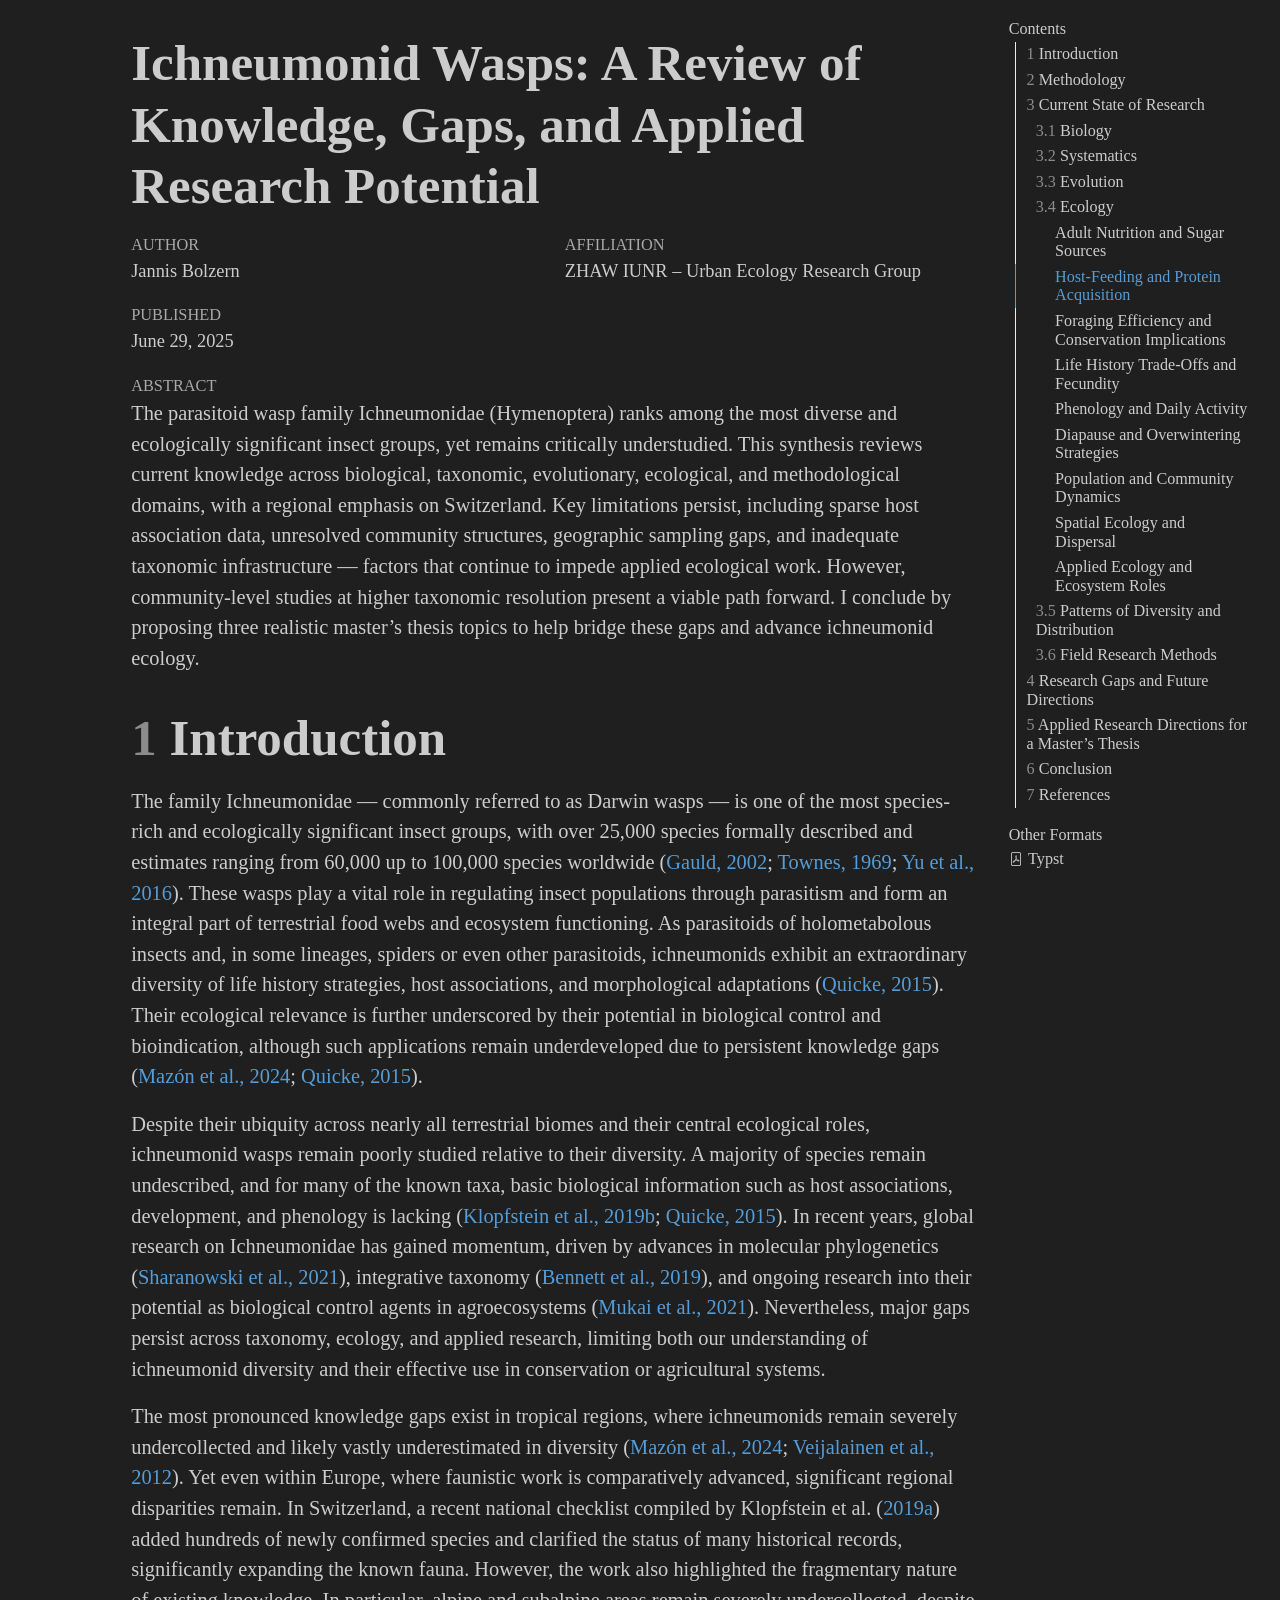
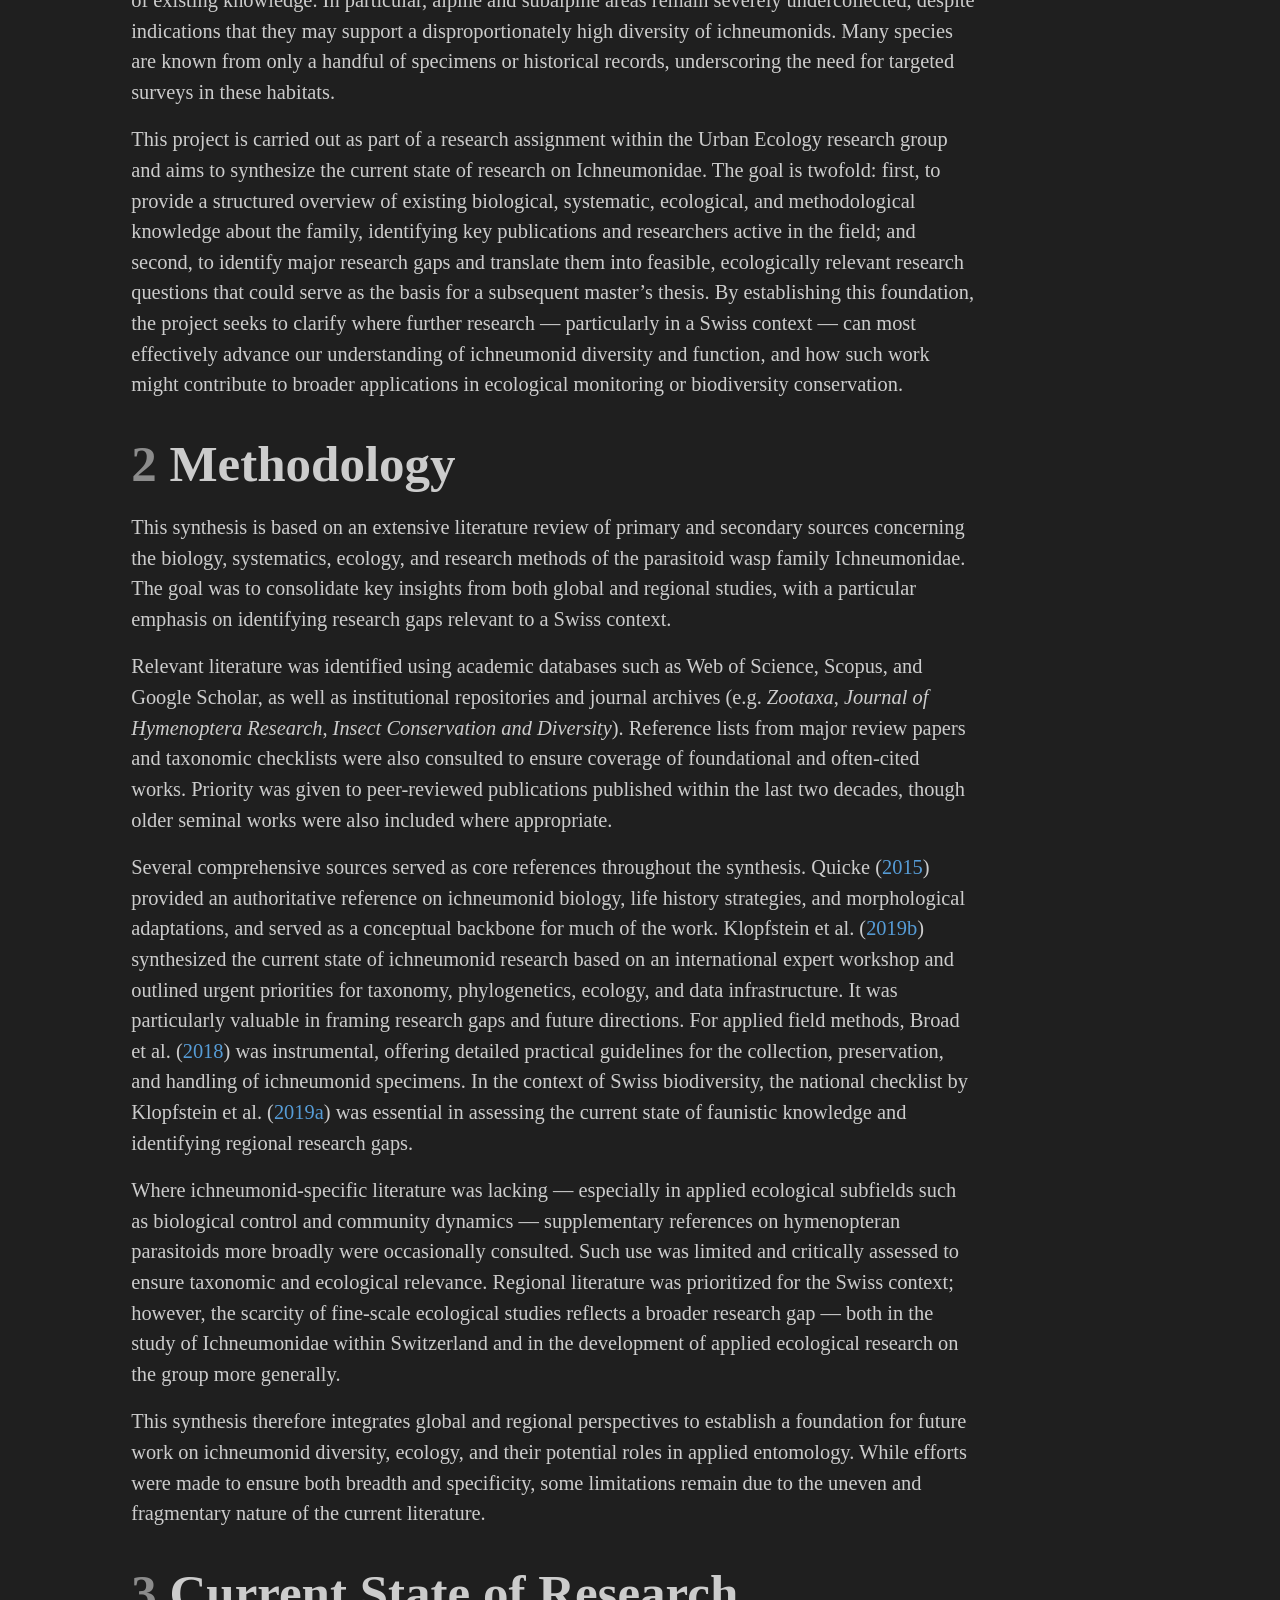
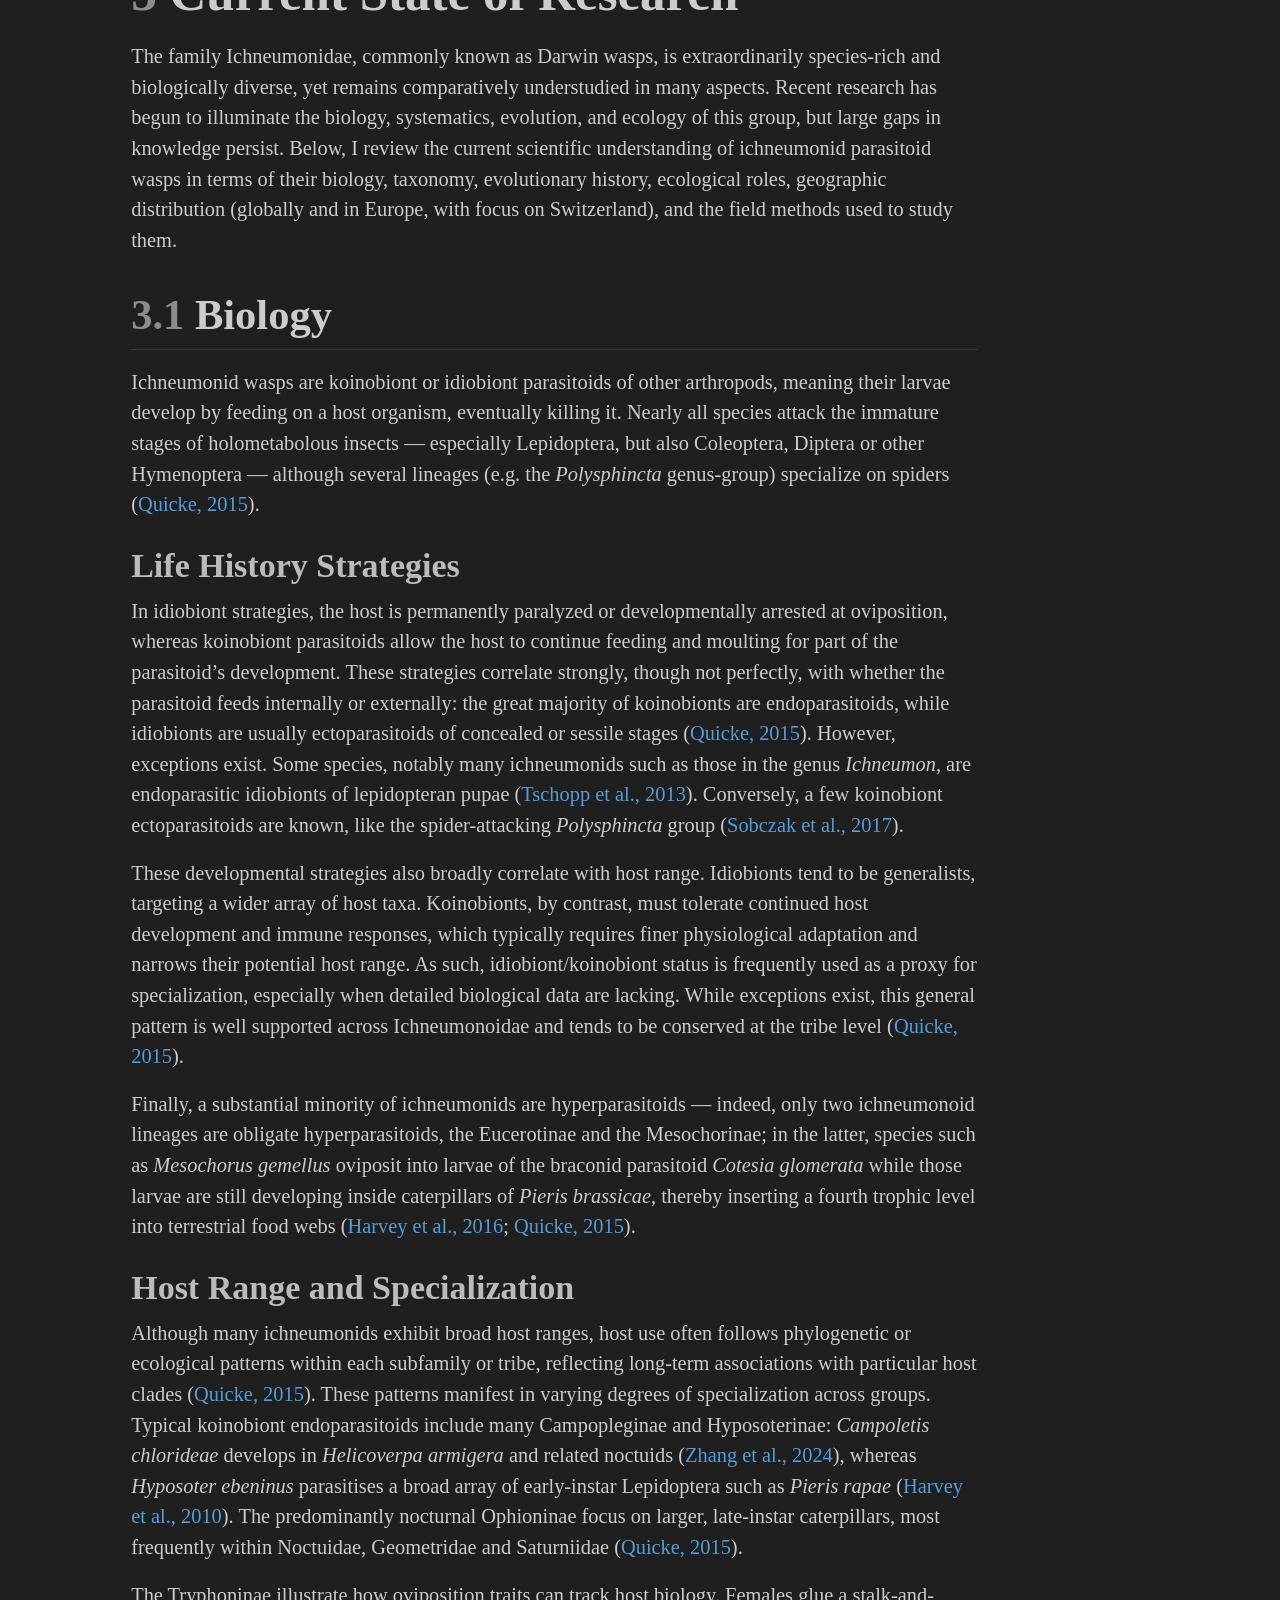
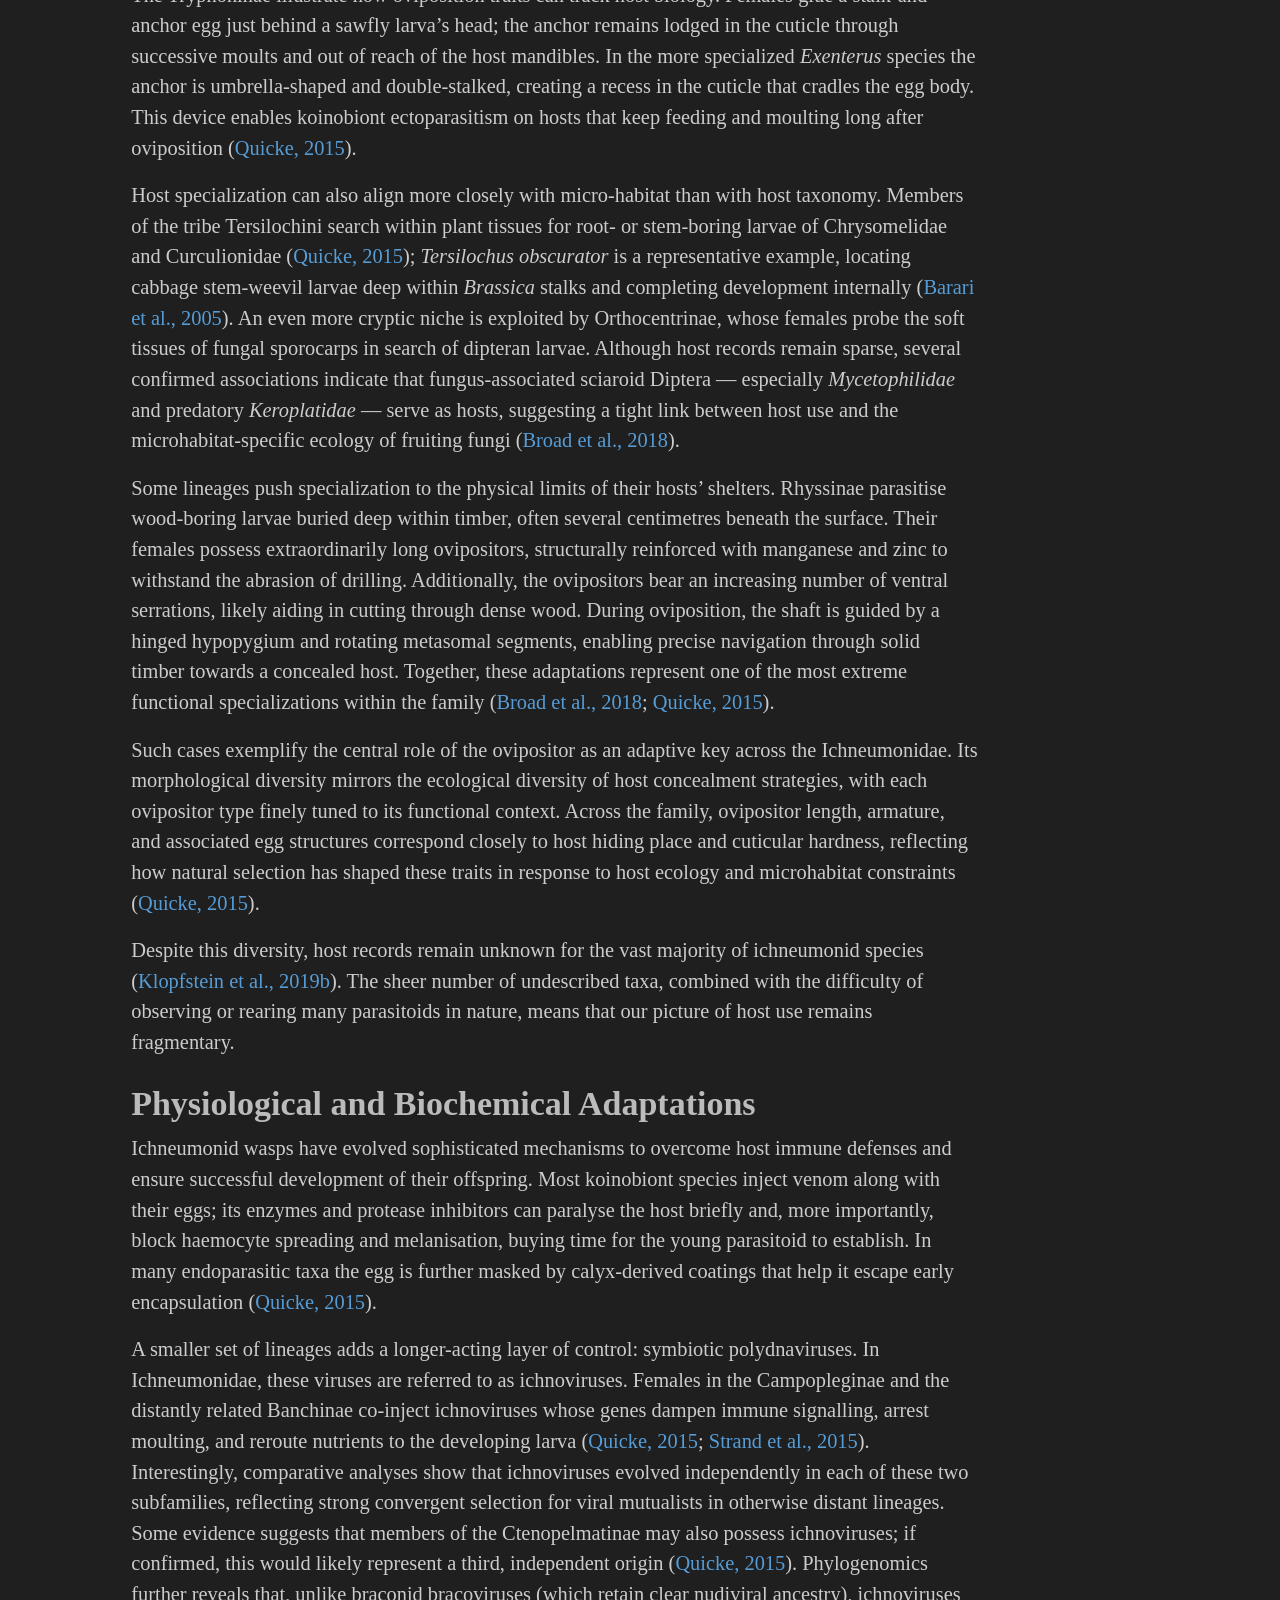
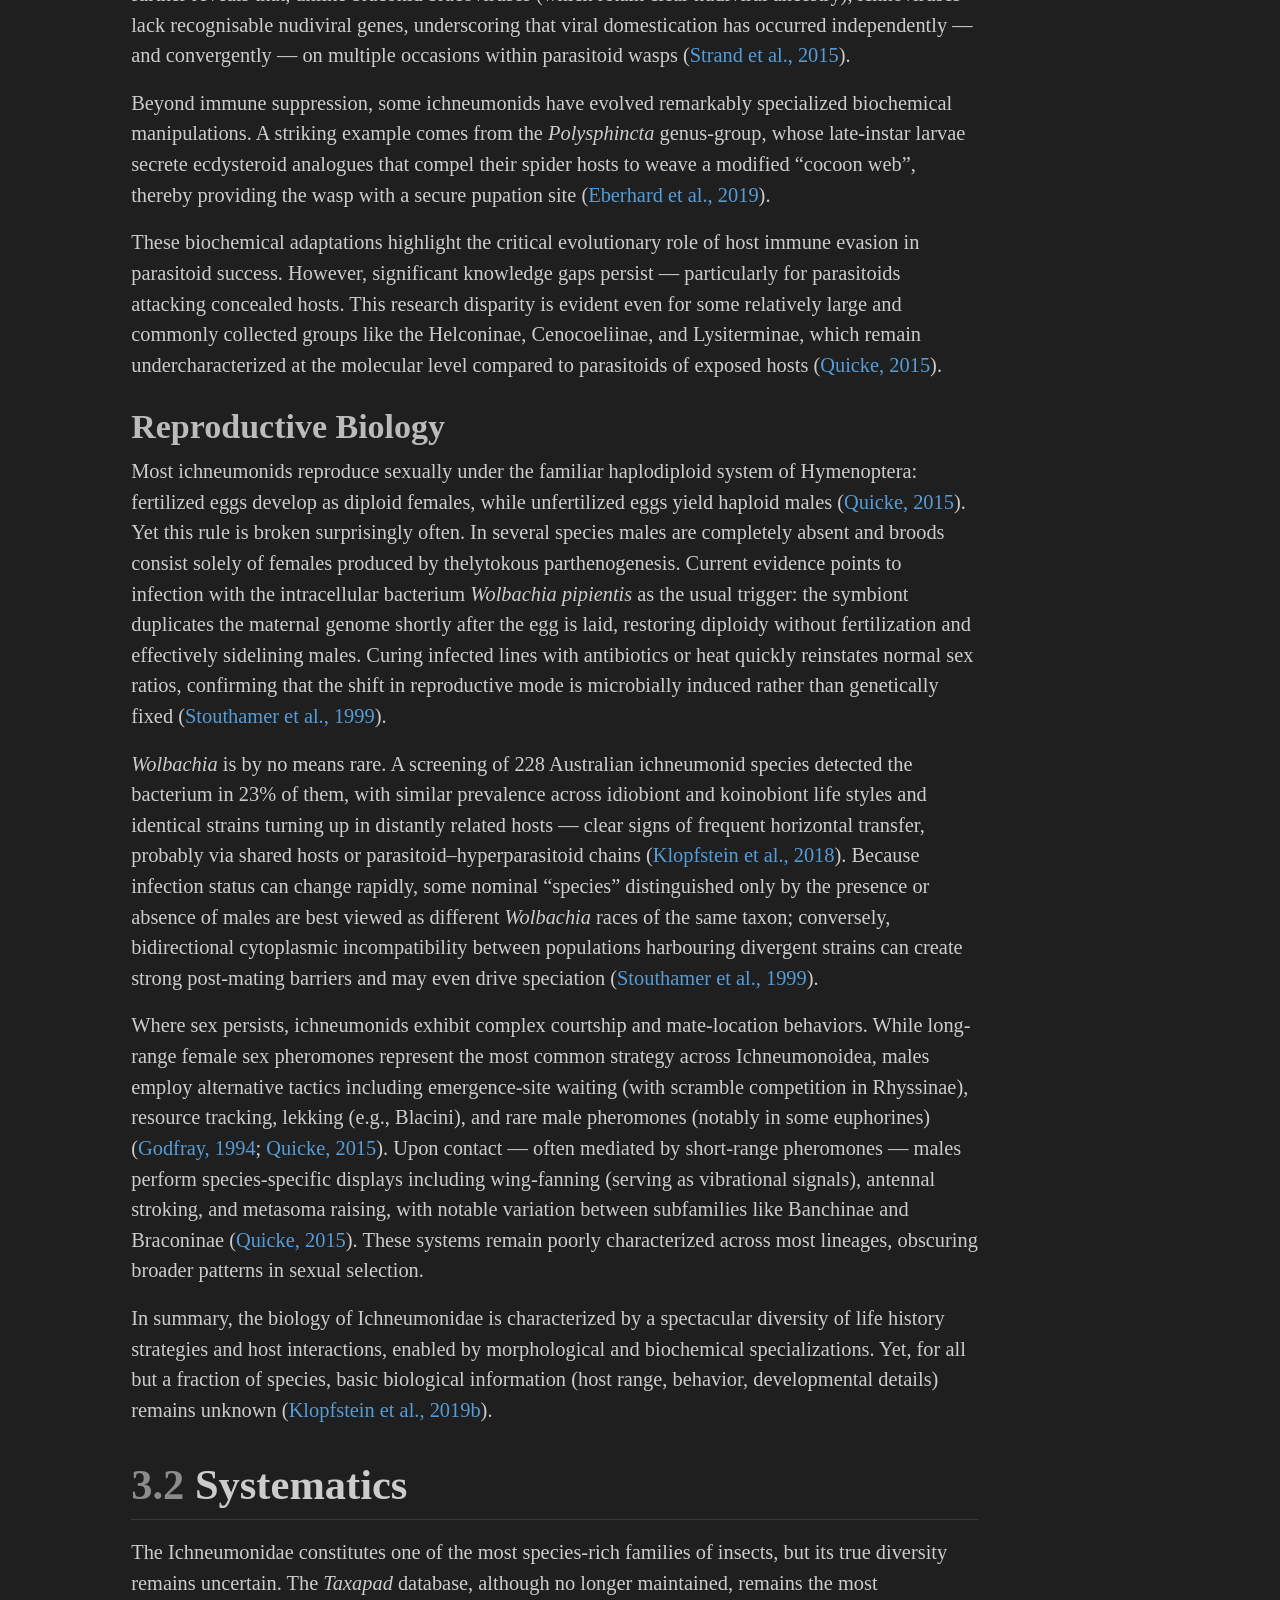
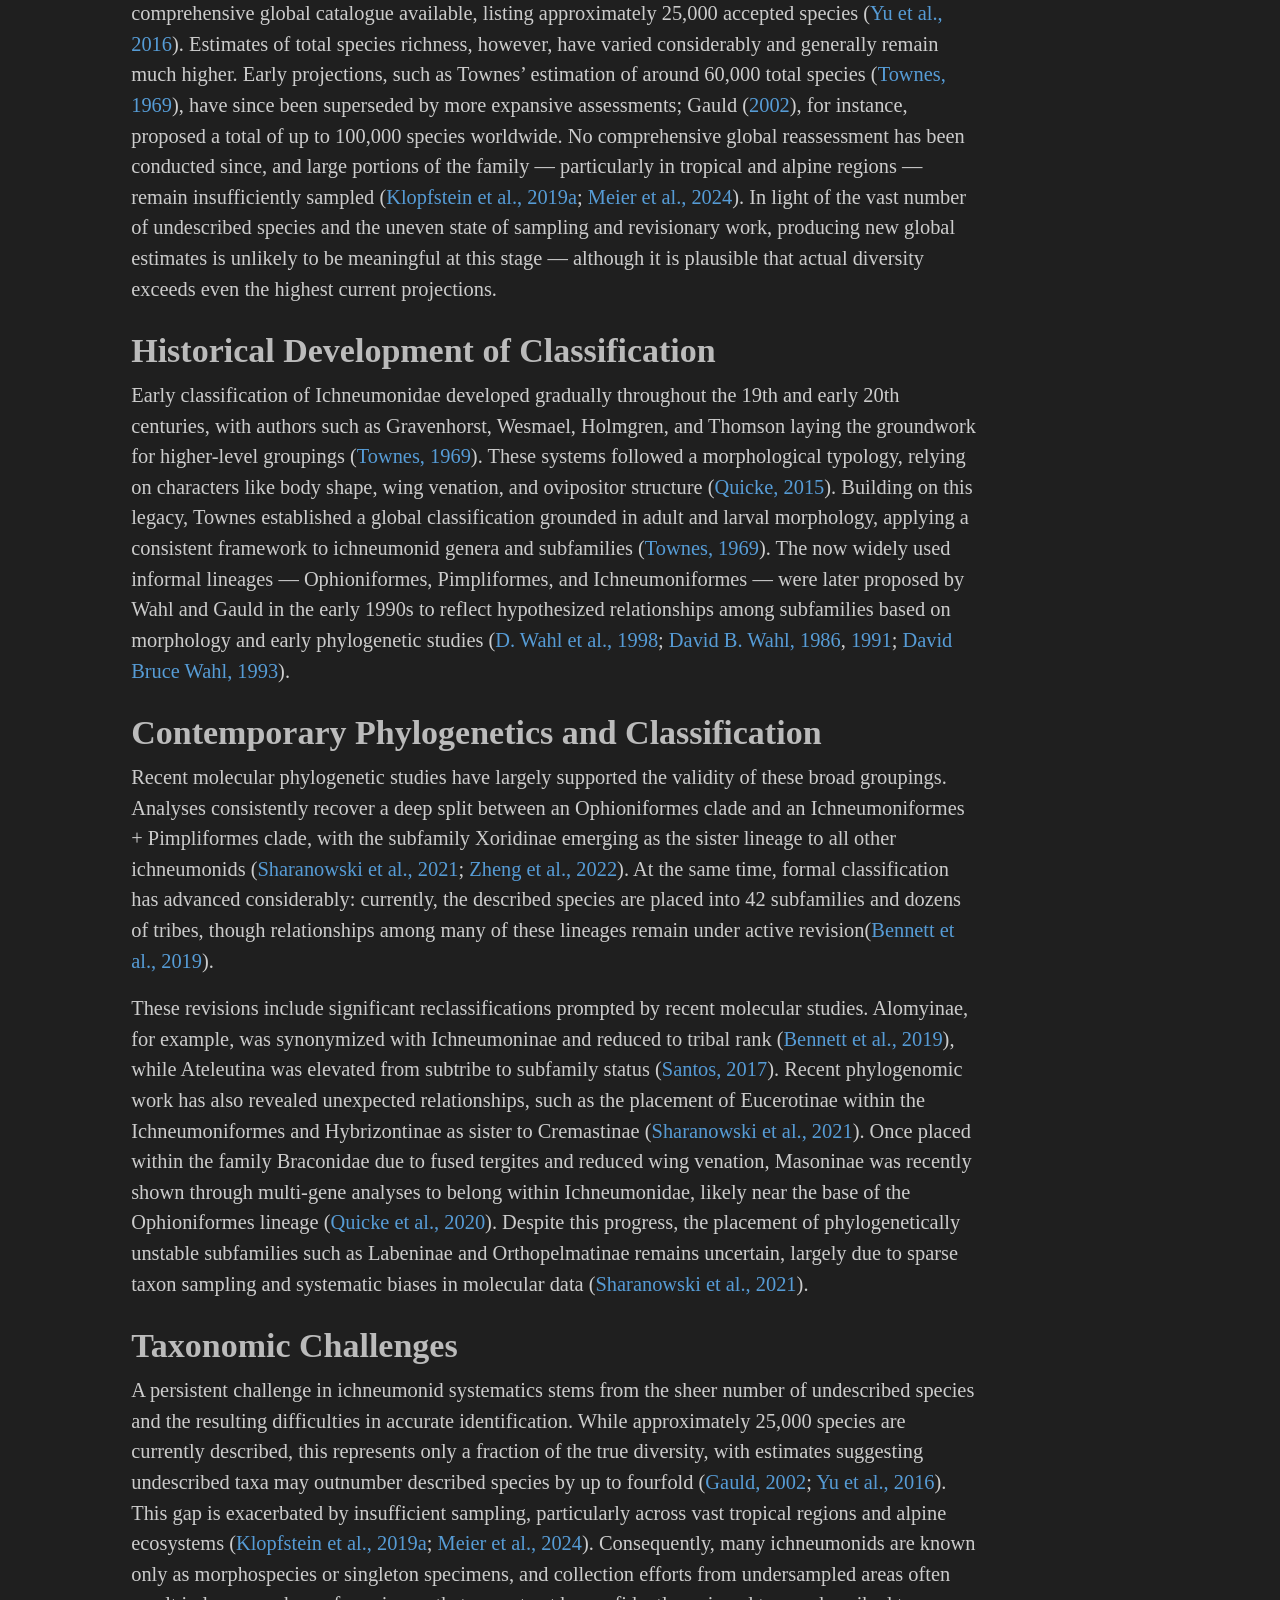
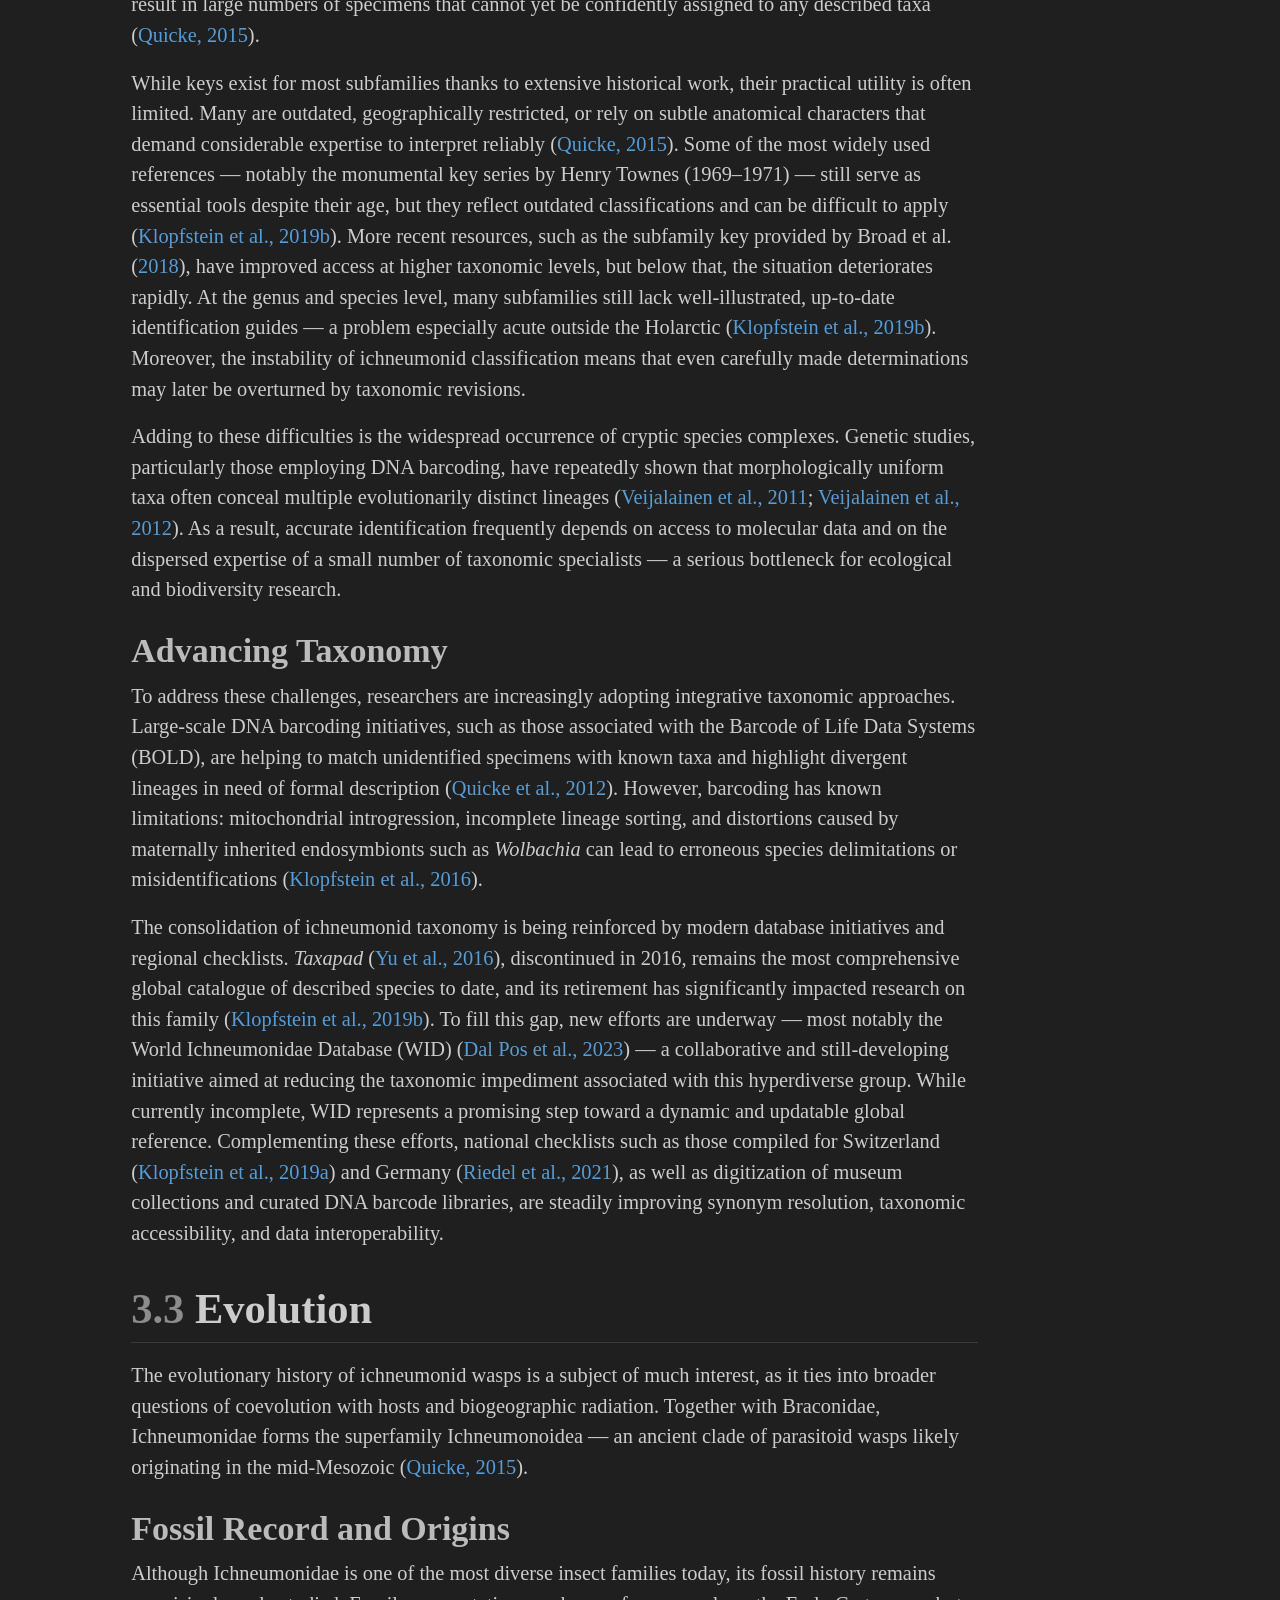
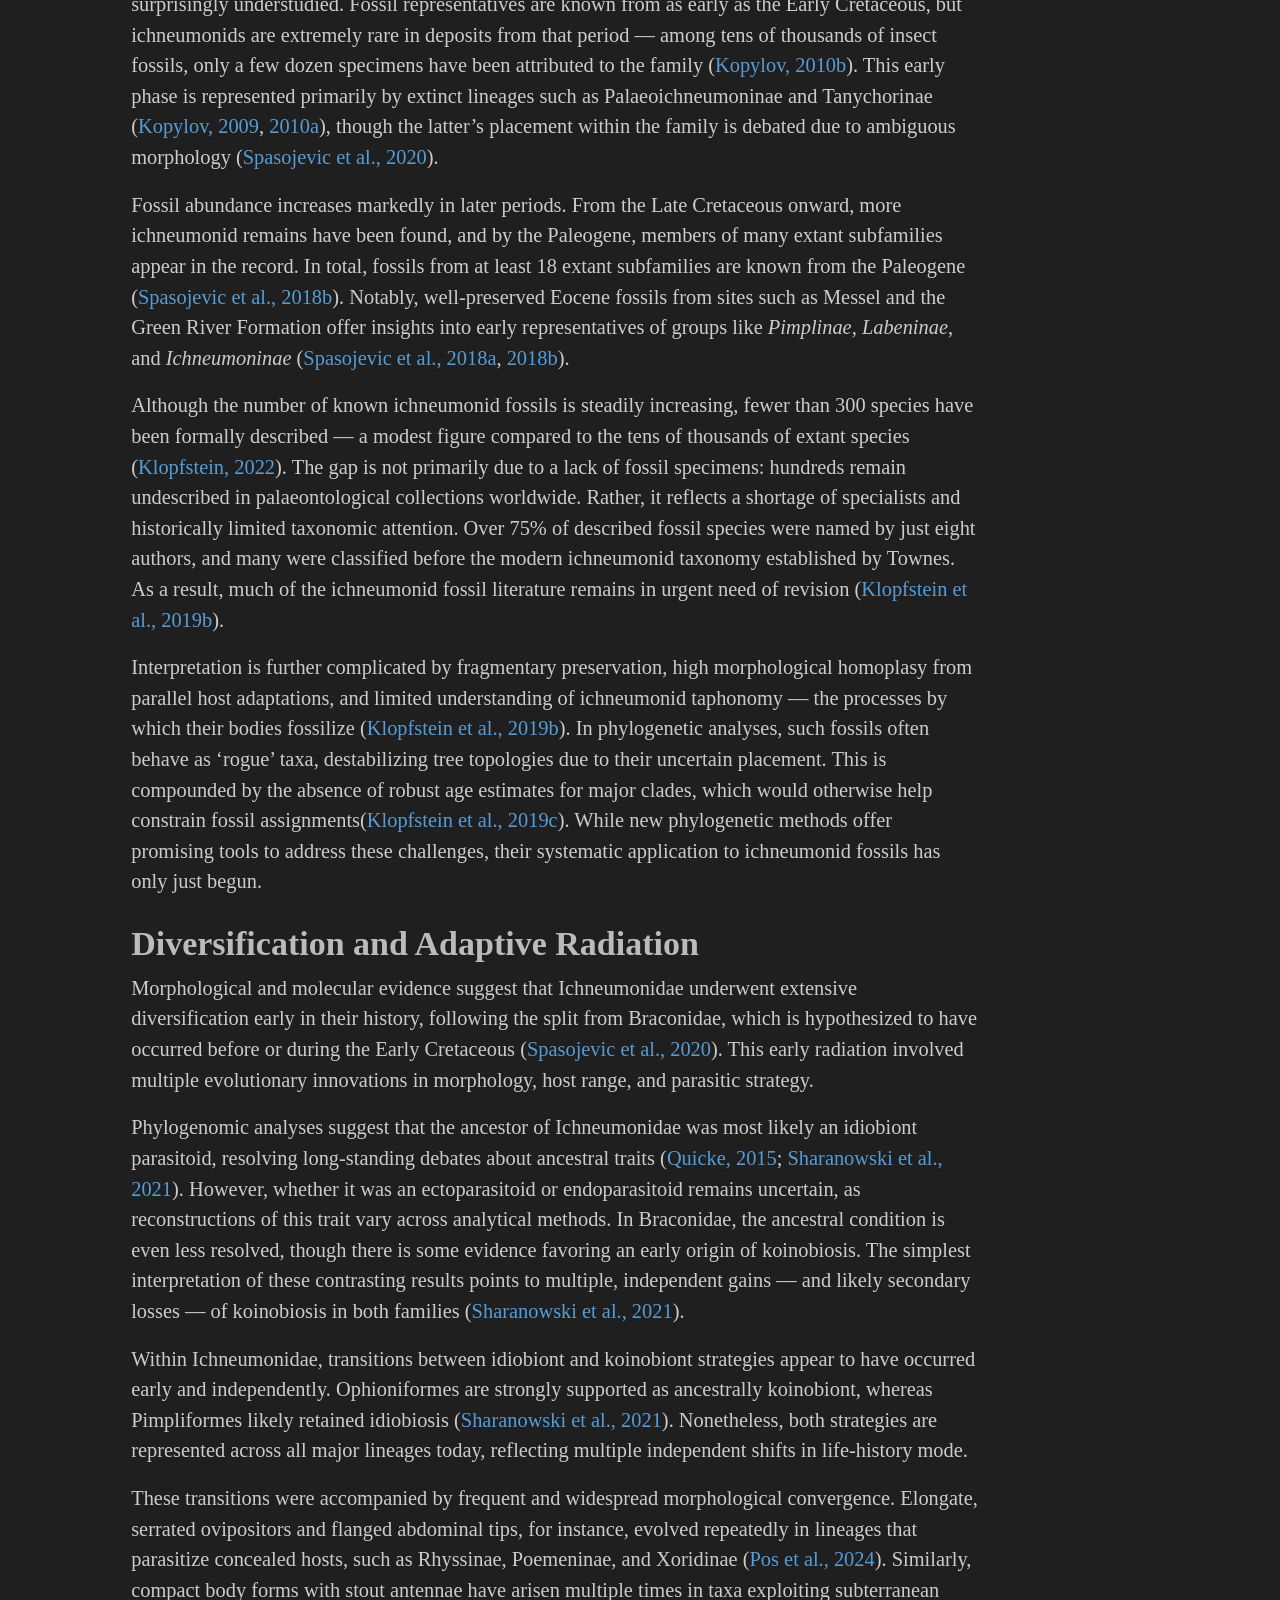
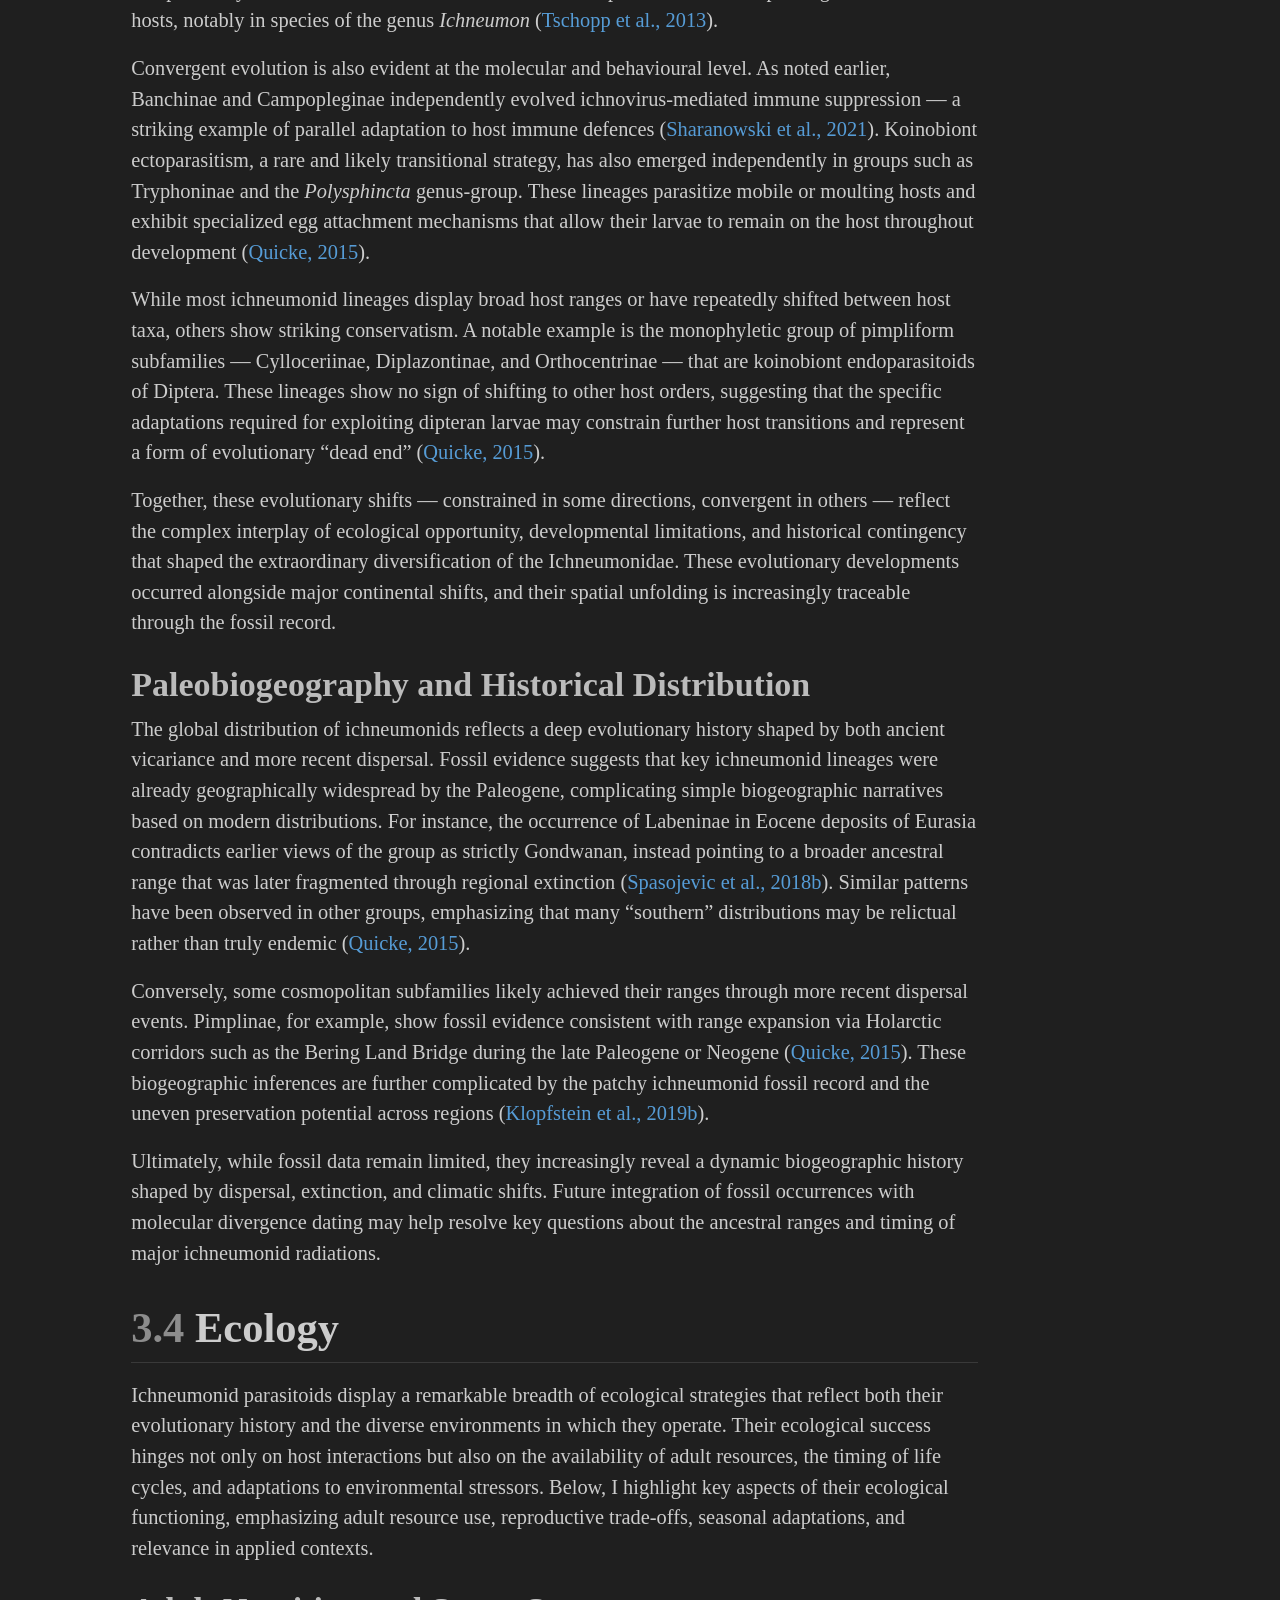
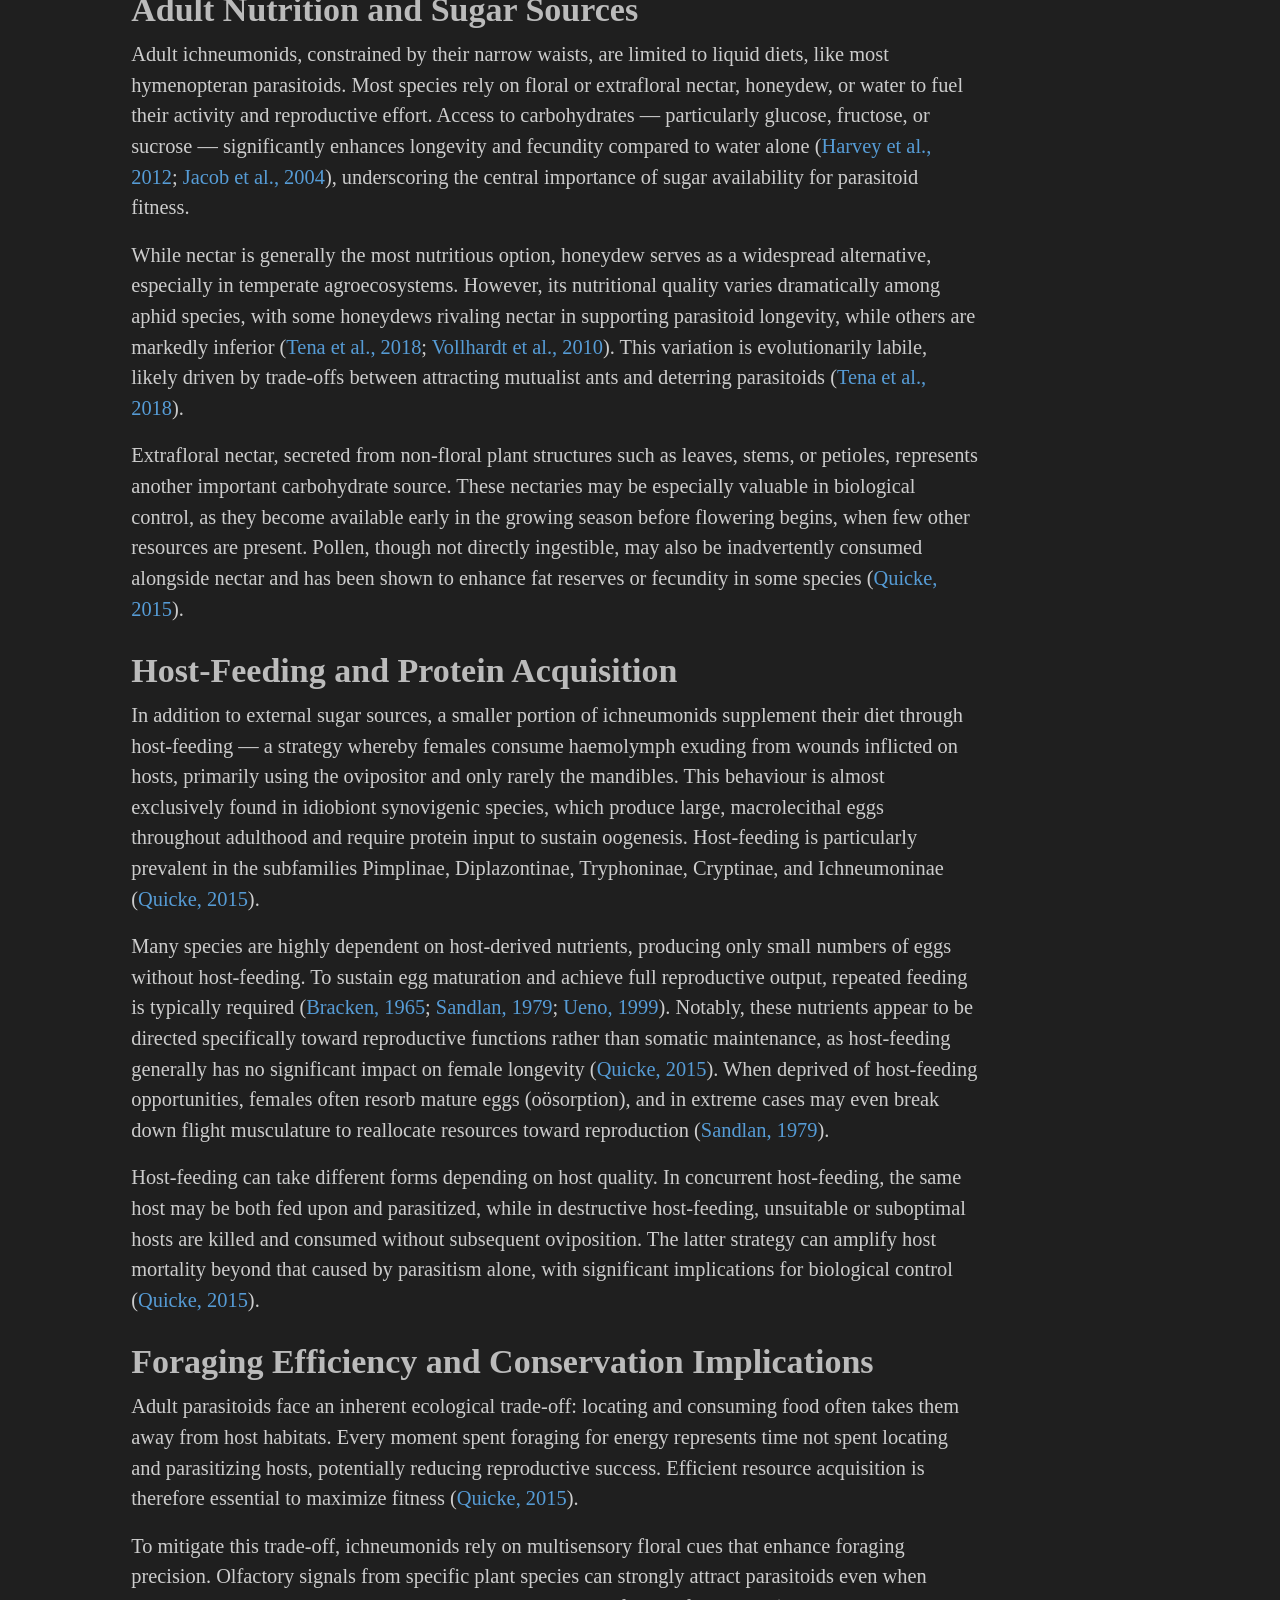
==== commit cc653c84: "Pls" ====
--- a/docs/index.html
+++ b/docs/index.html
@@ -7,7 +7,7 @@
 <meta name="viewport" content="width=device-width, initial-scale=1.0, user-scalable=yes">
 
 <meta name="author" content="Jannis Bolzern">
-<meta name="dcterms.date" content="2025-06-30">
+<meta name="dcterms.date" content="2025-06-29">
 
 <title>Ichneumonid Wasps: A Review of Knowledge, Gaps, and Applied Research Potential</title>
 <style>
@@ -222,7 +222,7 @@
     <div>
     <div class="quarto-title-meta-heading">Published</div>
     <div class="quarto-title-meta-contents">
-      <p class="date">June 30, 2025</p>
+      <p class="date">June 29, 2025</p>
     </div>
   </div>
   
@@ -923,7 +923,7 @@
   author = {Bolzern, Jannis},
   title = {Ichneumonid {Wasps:} {A} {Review} of {Knowledge,} {Gaps,} and
     {Applied} {Research} {Potential}},
-  date = {2025-06-30},
+  date = {2025-06-29},
   url = {https://jannis-bolzern.github.io/pwrg-ichneumonidae/},
   langid = {en},
   abstract = {The parasitoid wasp family Ichneumonidae (Hymenoptera)
@@ -941,7 +941,7 @@
     ichneumonid ecology.}
 }
 </code><button title="Copy to Clipboard" class="code-copy-button"><i class="bi"></i></button></pre><div class="quarto-appendix-secondary-label">For attribution, please cite this work as:</div><div id="ref-bolzern2025" class="csl-entry quarto-appendix-citeas" role="listitem">
-Bolzern, J. (2025, June 30). <em>Ichneumonid Wasps: A Review of
+Bolzern, J. (2025, June 29). <em>Ichneumonid Wasps: A Review of
 Knowledge, Gaps, and Applied Research Potential</em>. <a href="https://jannis-bolzern.github.io/pwrg-ichneumonidae/">https://jannis-bolzern.github.io/pwrg-ichneumonidae/</a>
 </div></div></section></div></main> <!-- /main -->
 <script id="quarto-html-after-body" type="application/javascript">
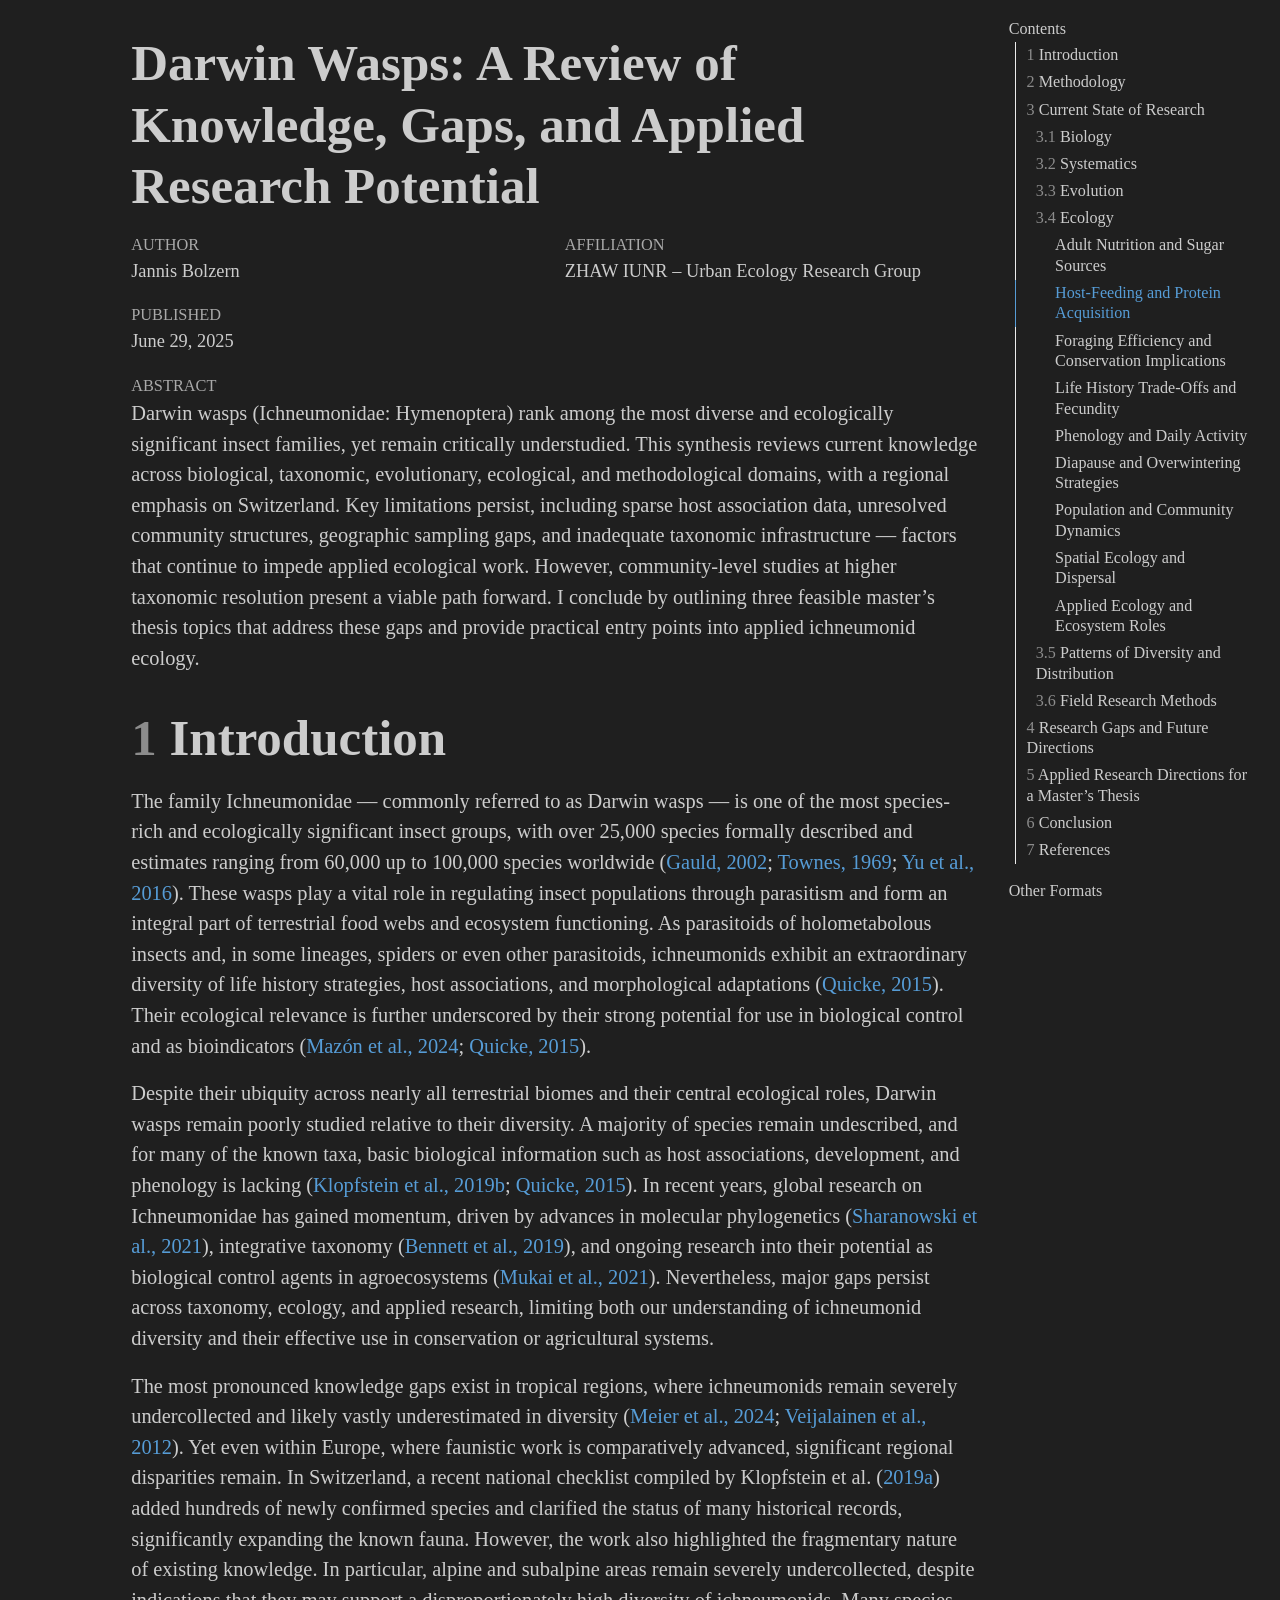
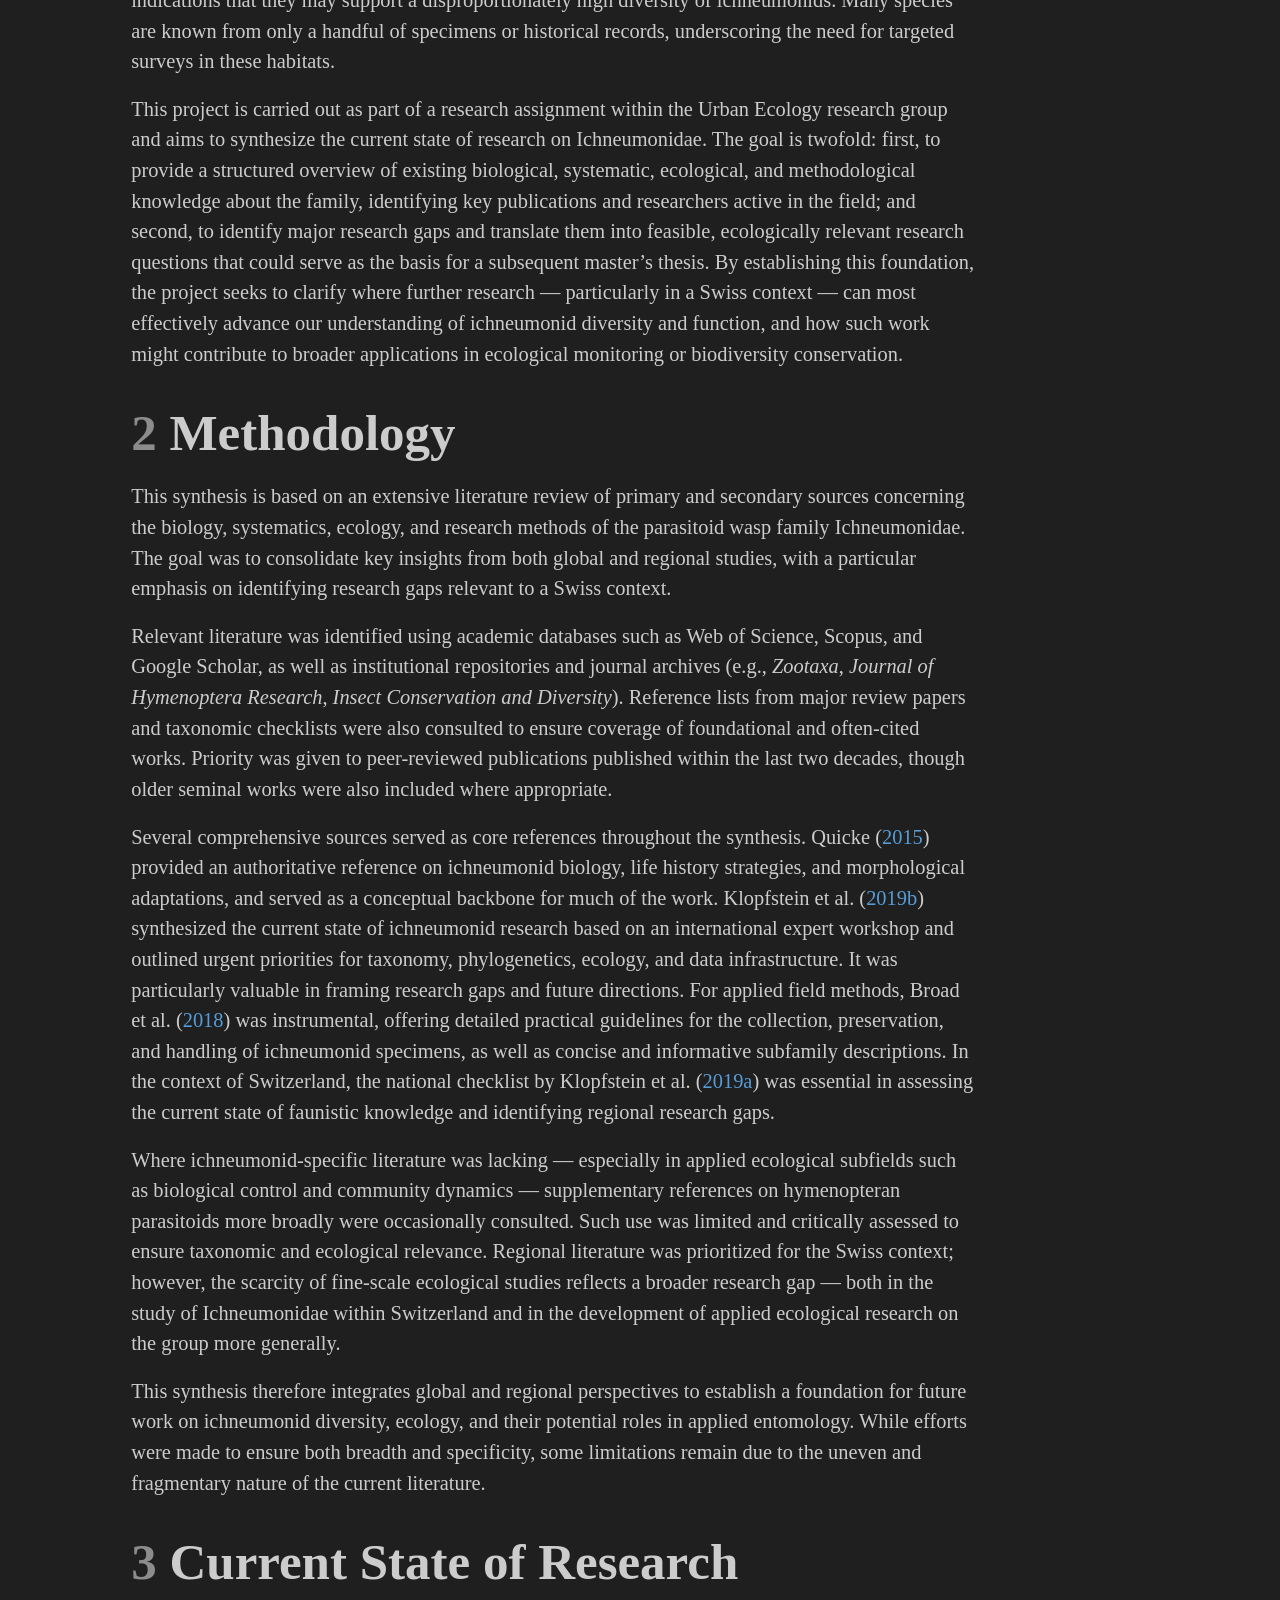
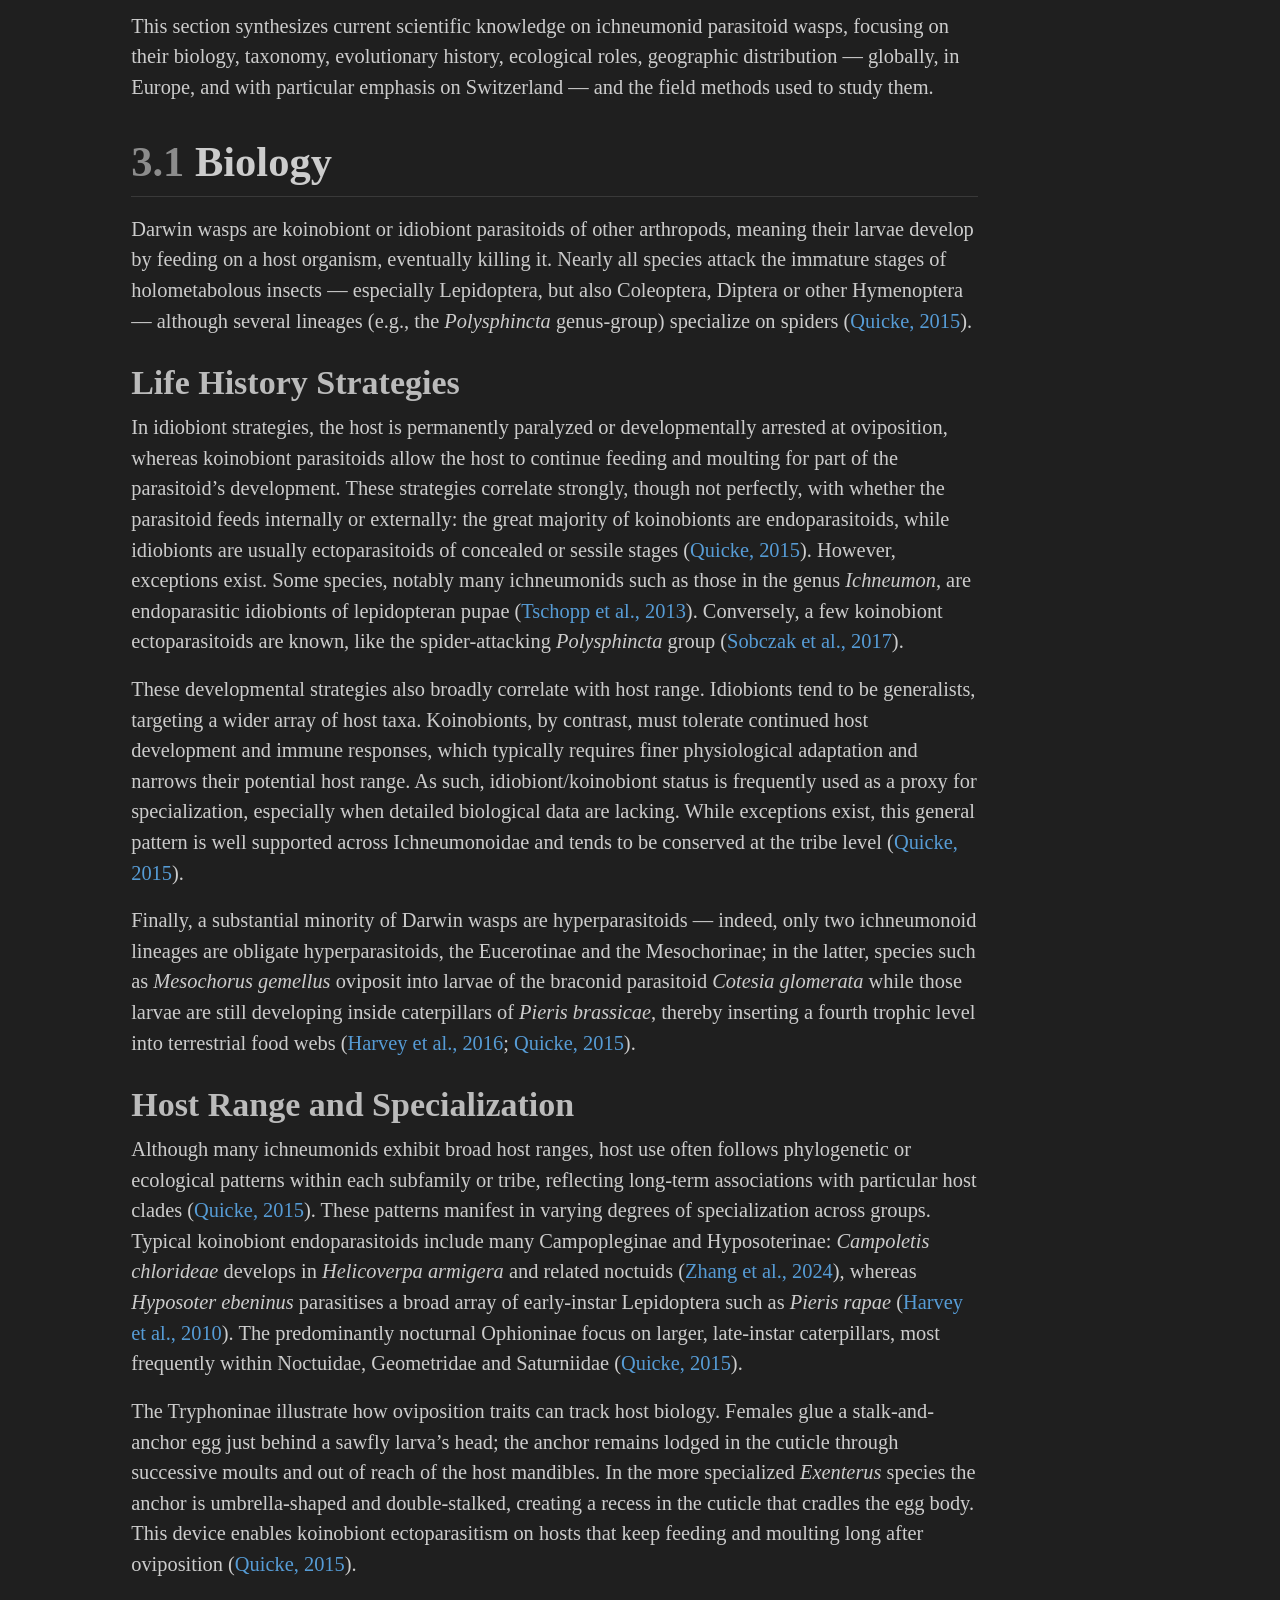
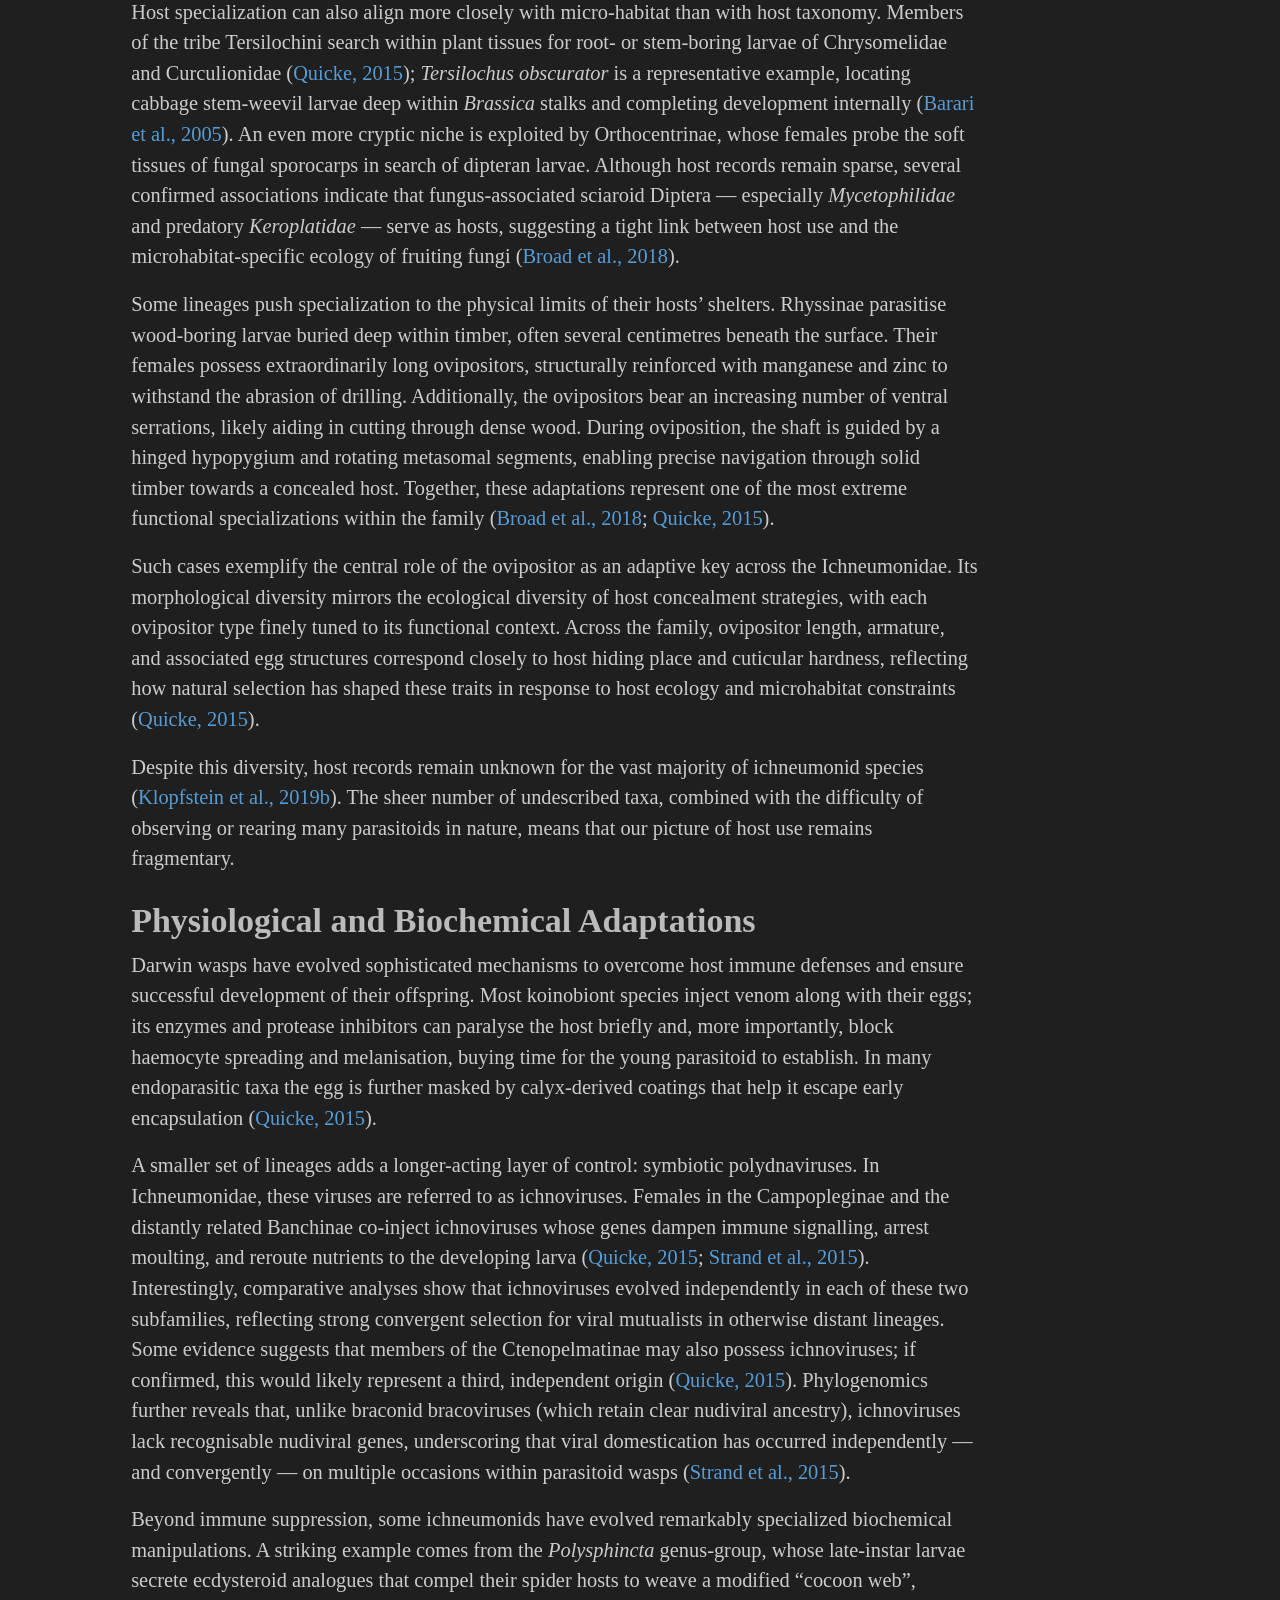
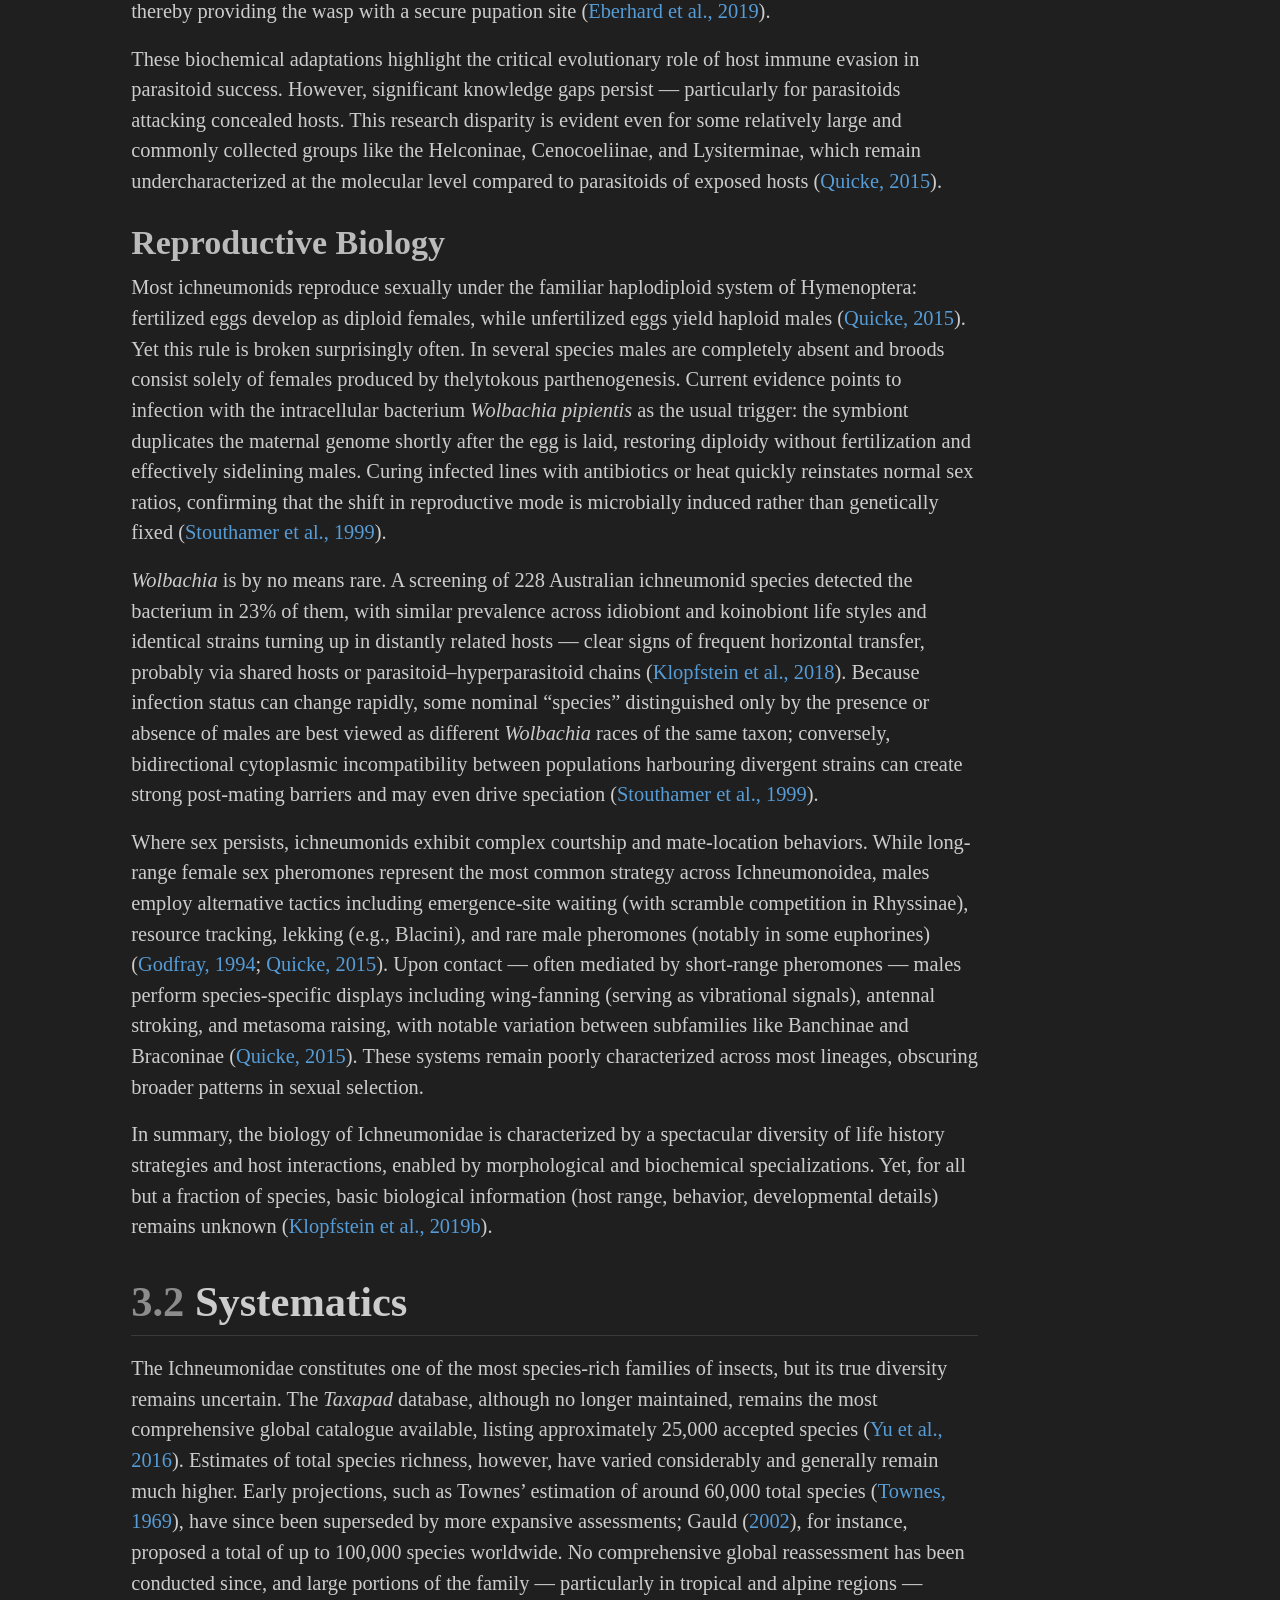
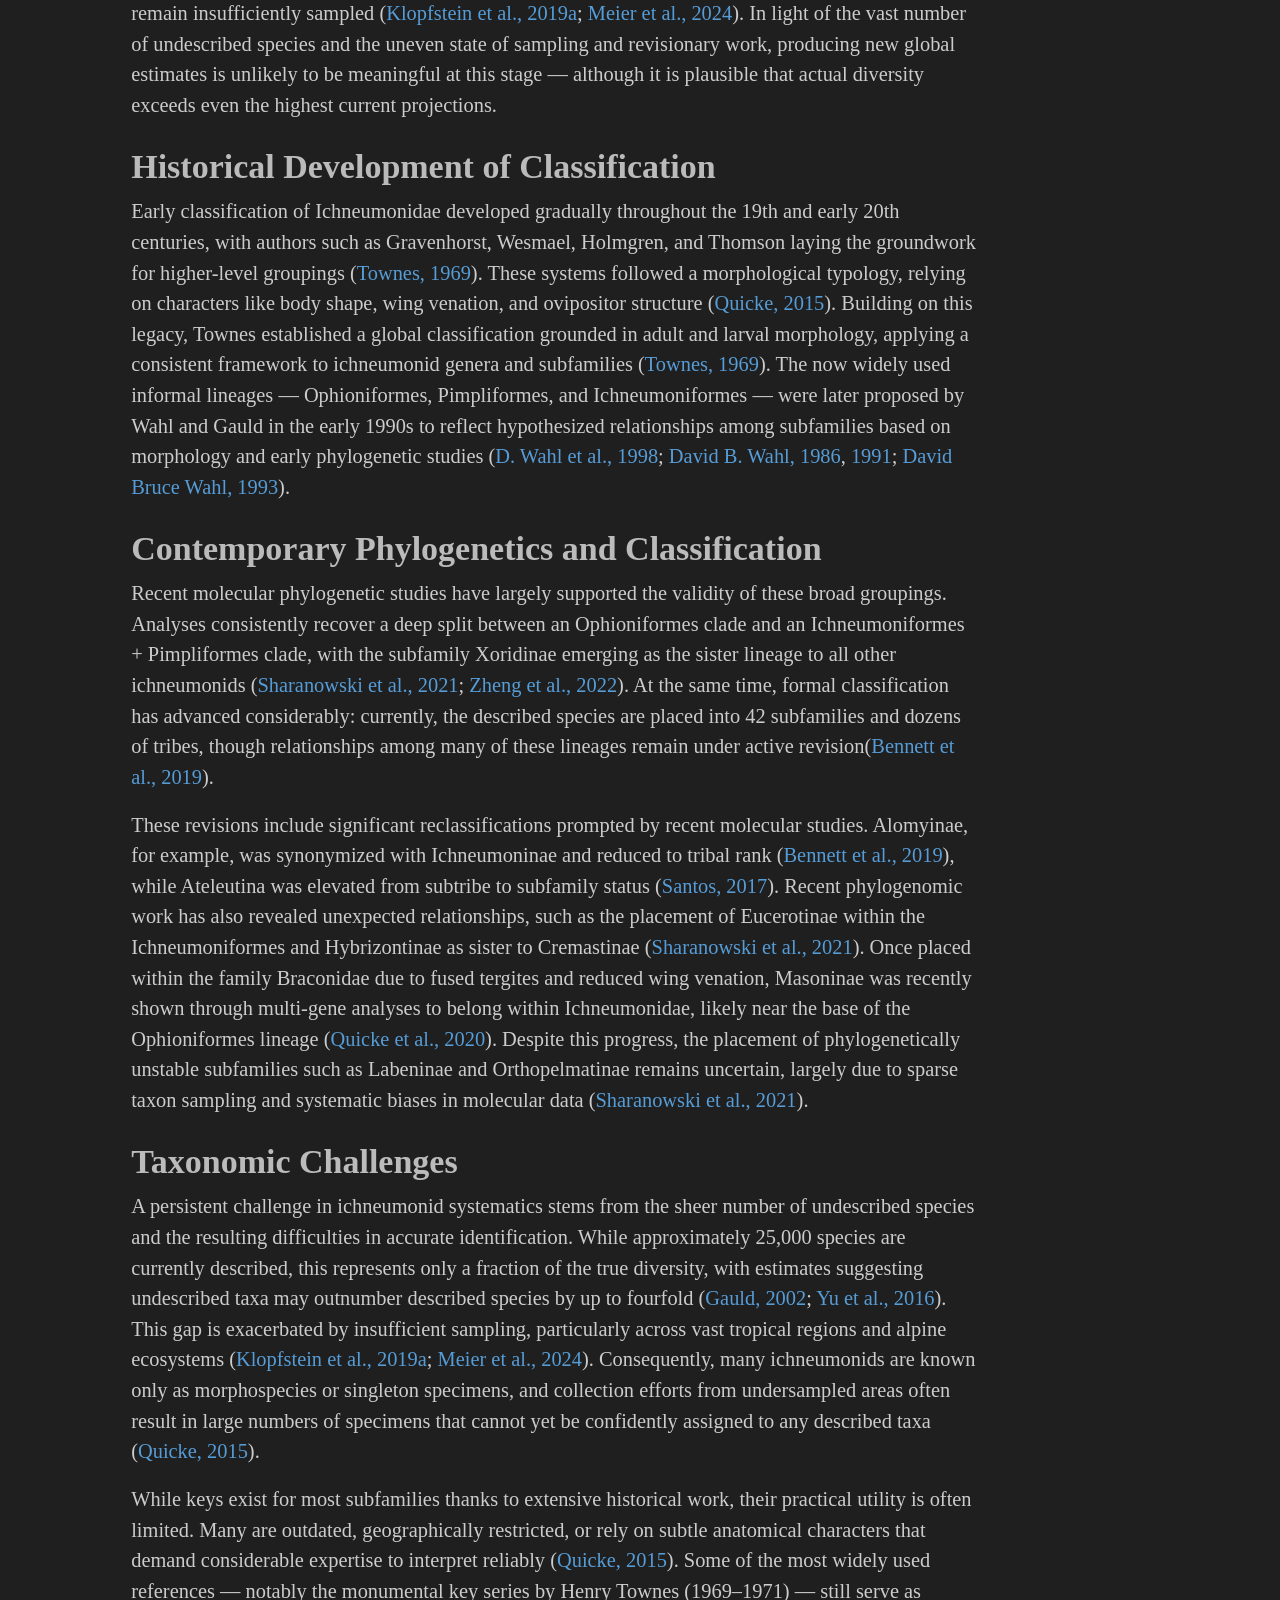
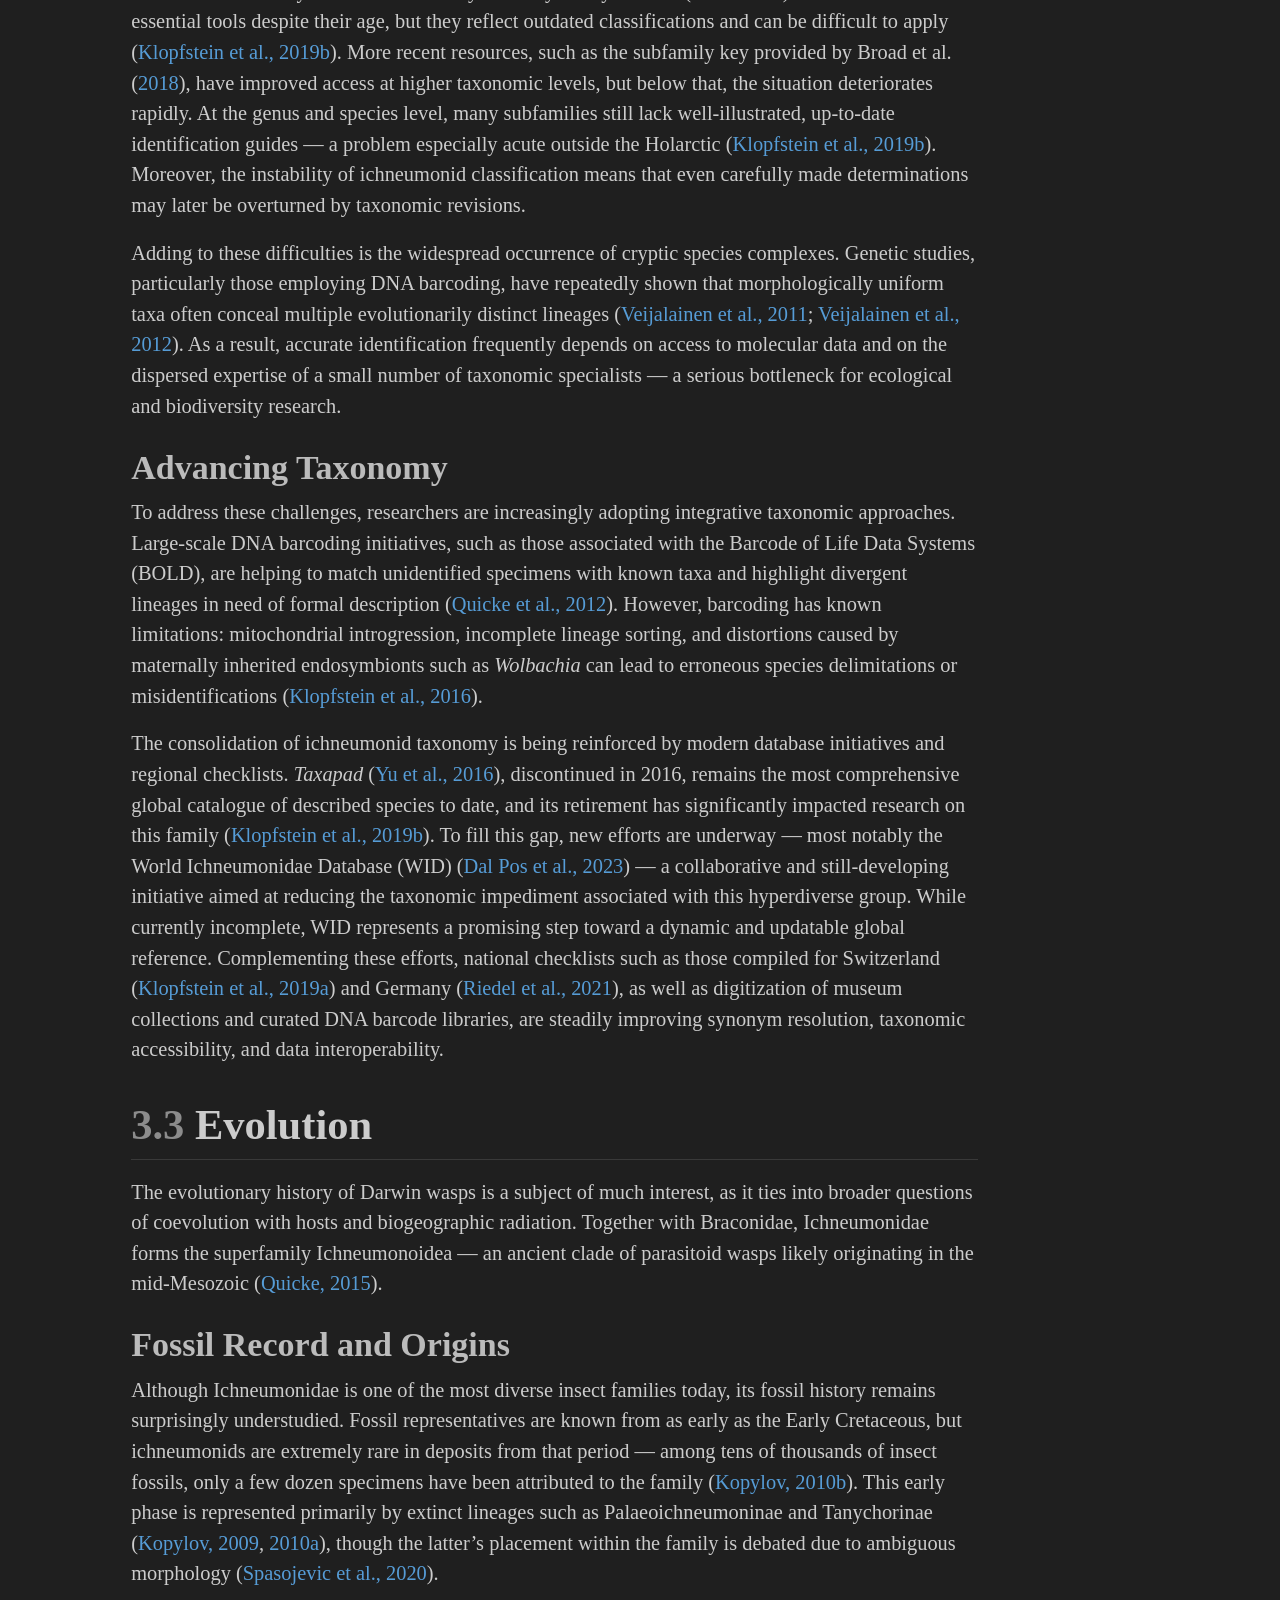
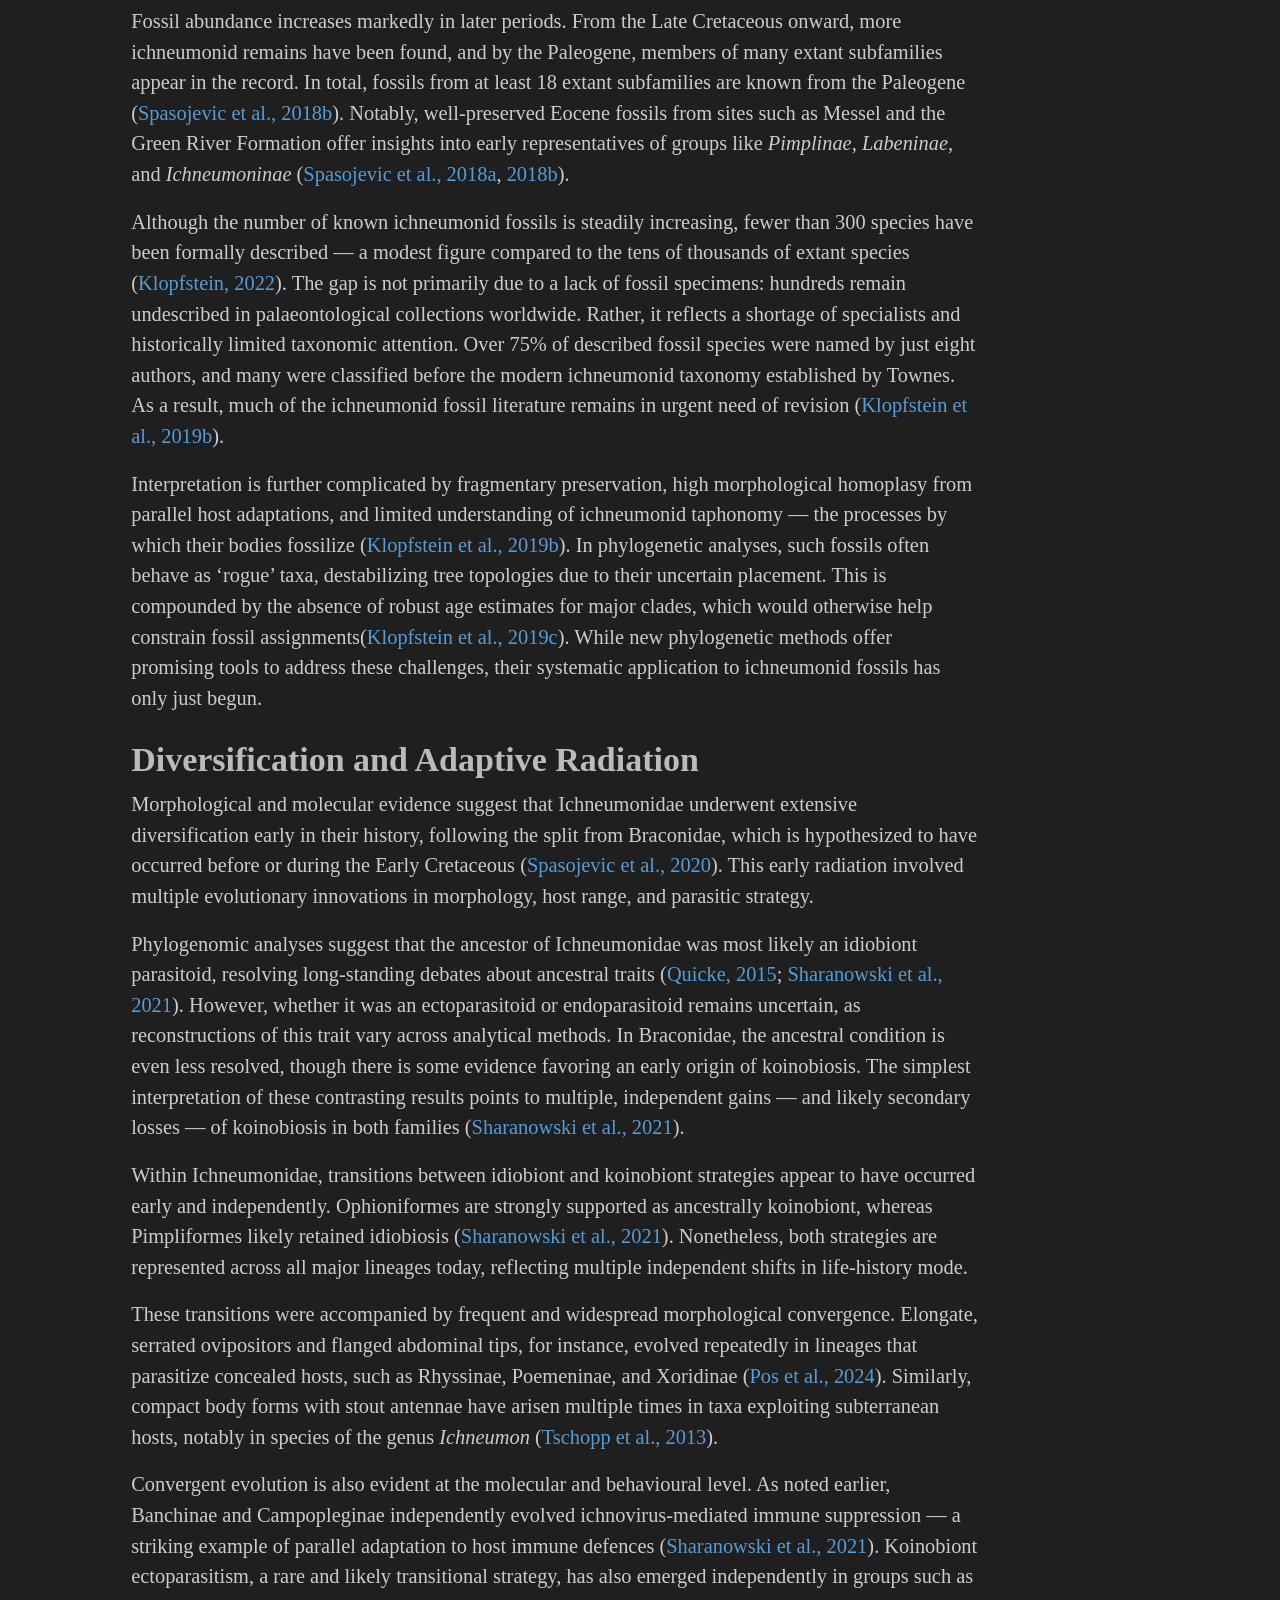
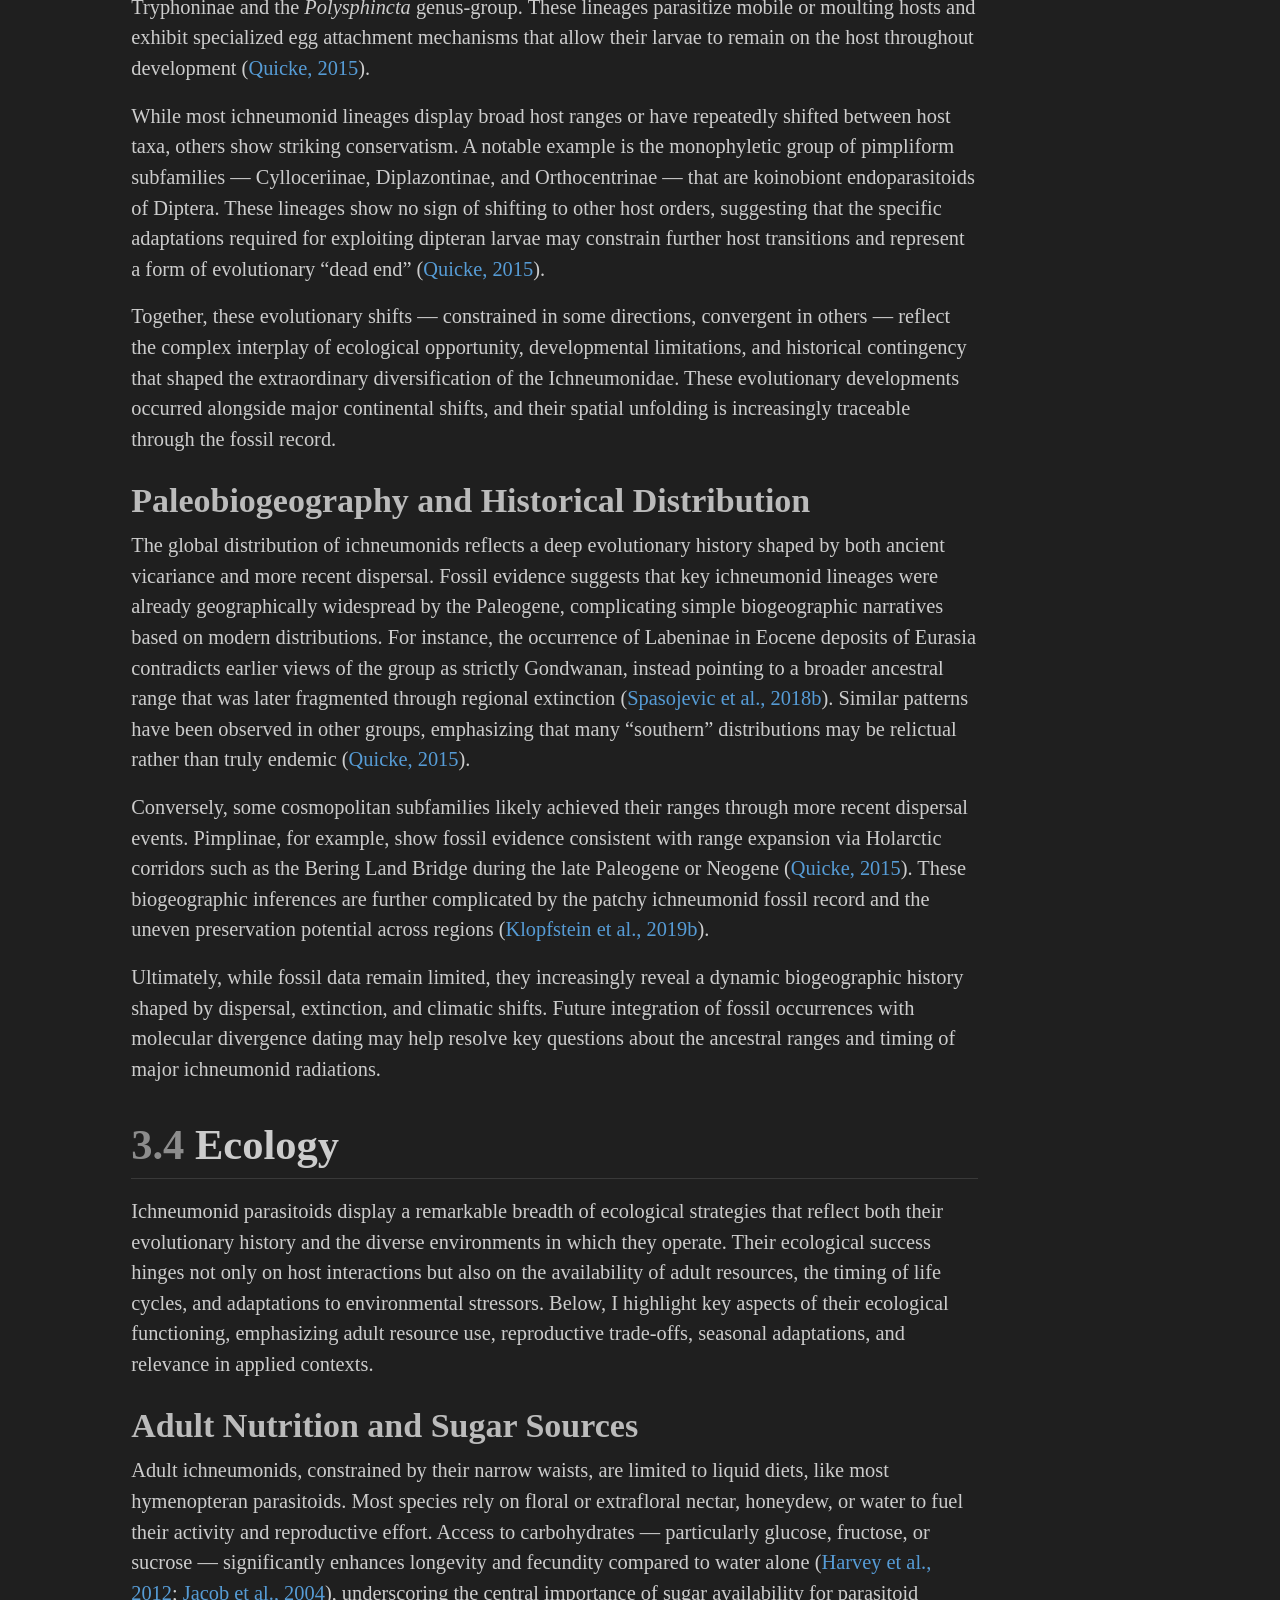
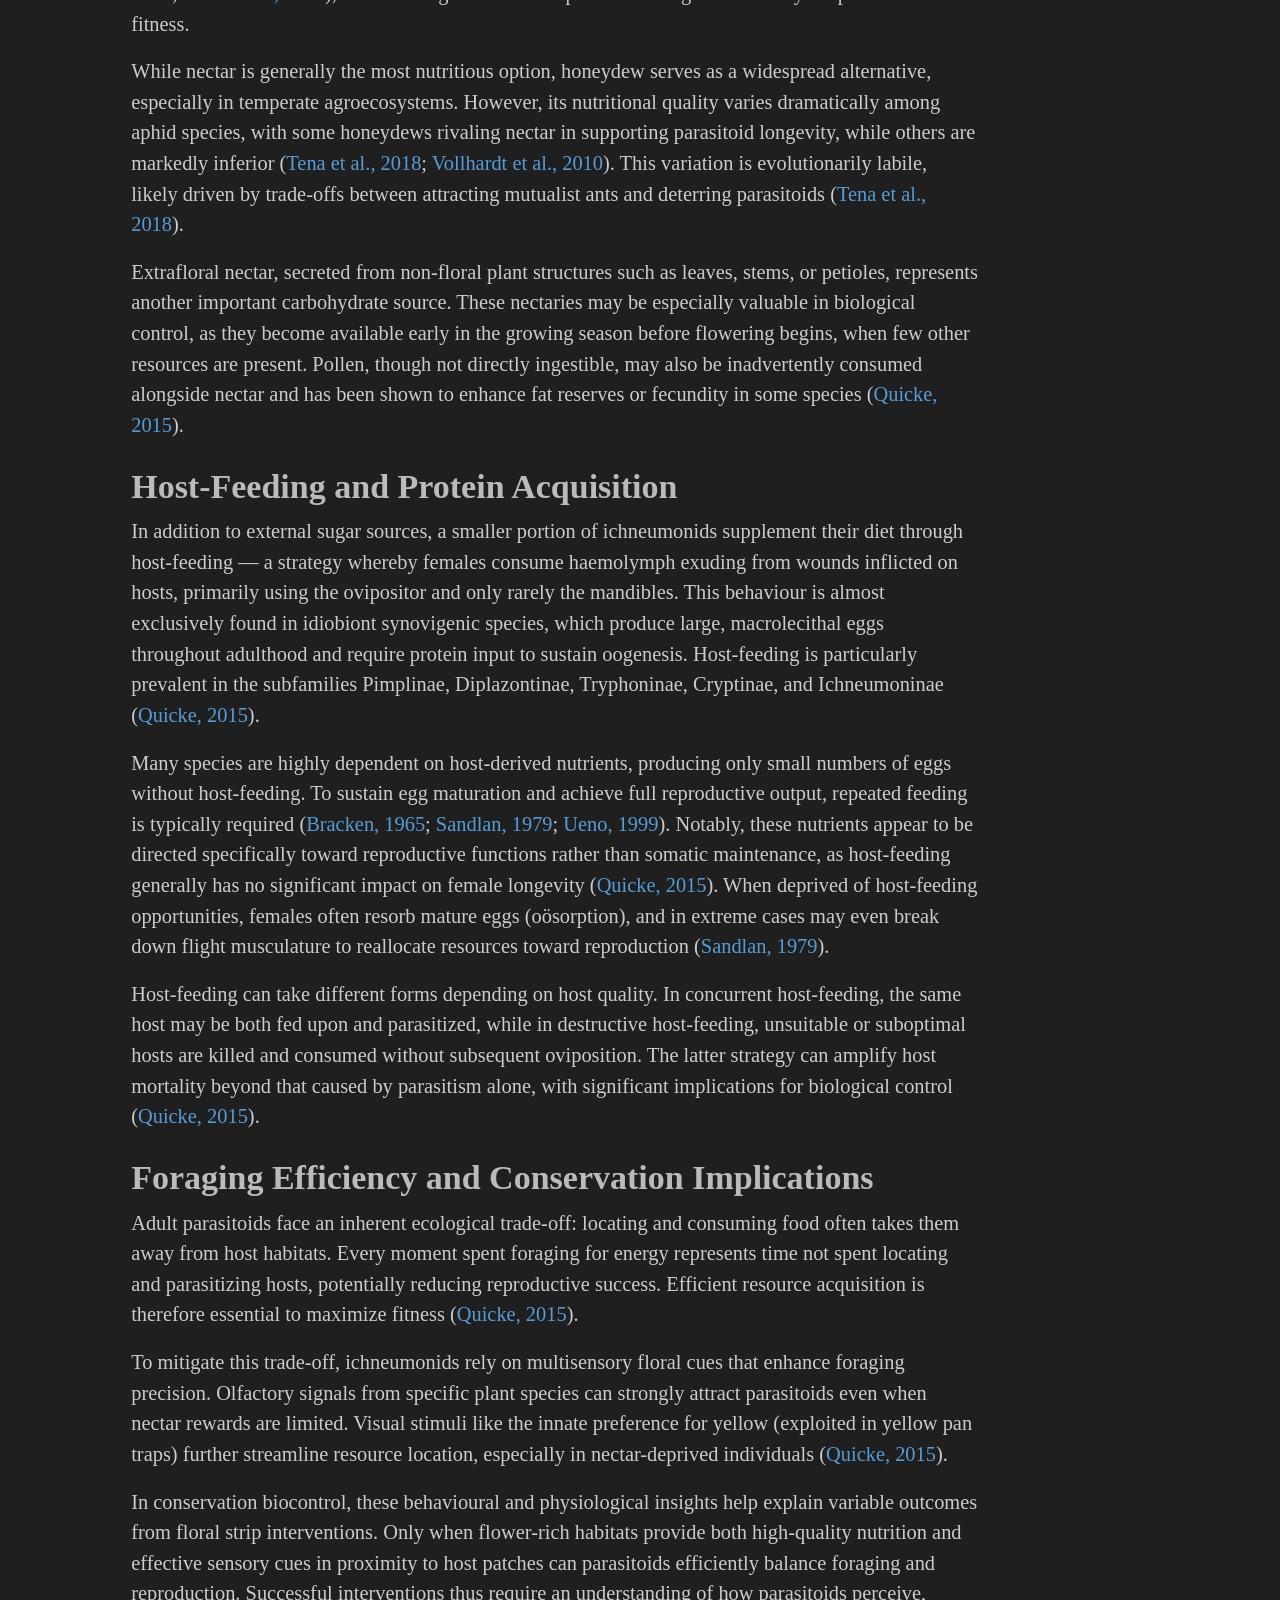
==== commit 83f758dd: "Improved PDF" ====
--- a/docs/index.html
+++ b/docs/index.html
@@ -9,7 +9,7 @@
 <meta name="author" content="Jannis Bolzern">
 <meta name="dcterms.date" content="2025-06-29">
 
-<title>Ichneumonid Wasps: A Review of Knowledge, Gaps, and Applied Research Potential</title>
+<title>Darwin Wasps: A Review of Knowledge, Gaps, and Applied Research Potential</title>
 <style>
 code{white-space: pre-wrap;}
 span.smallcaps{font-variant: small-caps;}
@@ -60,7 +60,7 @@
 <link href="site_libs/quarto-html/quarto-syntax-highlighting-dark-2fef5ea3f8957b3e4ecc936fc74692ca.css" rel="stylesheet" id="quarto-text-highlighting-styles">
 <script src="site_libs/bootstrap/bootstrap.min.js"></script>
 <link href="site_libs/bootstrap/bootstrap-icons.css" rel="stylesheet">
-<link href="site_libs/bootstrap/bootstrap-f64a228243b25bc03a519bc4f7680eb8.min.css" rel="stylesheet" append-hash="true" id="quarto-bootstrap" data-mode="dark">
+<link href="site_libs/bootstrap/bootstrap-a9f1479ef2f12b9a2efb1f3cfb5e6e74.min.css" rel="stylesheet" append-hash="true" id="quarto-bootstrap" data-mode="dark">
 <script id="quarto-search-options" type="application/json">{
   "location": "sidebar",
   "copy-button": false,
@@ -166,39 +166,21 @@
   </ul></li>
   <li><a href="#applied-research-directions-for-a-masters-thesis" id="toc-applied-research-directions-for-a-masters-thesis" class="nav-link" data-scroll-target="#applied-research-directions-for-a-masters-thesis"><span class="header-section-number">5</span> Applied Research Directions for a Master’s Thesis</a>
   <ul class="collapse">
-  <li><a href="#alpine-ichneumonid-diversity-along-elevation-gradients" id="toc-alpine-ichneumonid-diversity-along-elevation-gradients" class="nav-link" data-scroll-target="#alpine-ichneumonid-diversity-along-elevation-gradients"><span class="header-section-number">5.1</span> Alpine Ichneumonid Diversity Along Elevation Gradients</a>
-  <ul class="collapse">
-  <li><a href="#research-question" id="toc-research-question" class="nav-link" data-scroll-target="#research-question">Research Question</a></li>
-  <li><a href="#rationale" id="toc-rationale" class="nav-link" data-scroll-target="#rationale">Rationale</a></li>
-  <li><a href="#methods" id="toc-methods" class="nav-link" data-scroll-target="#methods">Methods</a></li>
-  <li><a href="#significance" id="toc-significance" class="nav-link" data-scroll-target="#significance">Significance</a></li>
-  </ul></li>
-  <li><a href="#effects-of-habitat-fragmentation-on-ichneumonid-communities" id="toc-effects-of-habitat-fragmentation-on-ichneumonid-communities" class="nav-link" data-scroll-target="#effects-of-habitat-fragmentation-on-ichneumonid-communities"><span class="header-section-number">5.2</span> Effects of Habitat Fragmentation on Ichneumonid Communities</a>
-  <ul class="collapse">
-  <li><a href="#research-question-1" id="toc-research-question-1" class="nav-link" data-scroll-target="#research-question-1">Research Question</a></li>
-  <li><a href="#rationale-1" id="toc-rationale-1" class="nav-link" data-scroll-target="#rationale-1">Rationale</a></li>
-  <li><a href="#methods-1" id="toc-methods-1" class="nav-link" data-scroll-target="#methods-1">Methods</a></li>
-  <li><a href="#significance-1" id="toc-significance-1" class="nav-link" data-scroll-target="#significance-1">Significance</a></li>
-  </ul></li>
-  <li><a href="#functional-diversity-across-habitat-types" id="toc-functional-diversity-across-habitat-types" class="nav-link" data-scroll-target="#functional-diversity-across-habitat-types"><span class="header-section-number">5.3</span> Functional Diversity Across Habitat Types</a>
-  <ul class="collapse">
-  <li><a href="#research-question-2" id="toc-research-question-2" class="nav-link" data-scroll-target="#research-question-2">Research Question</a></li>
-  <li><a href="#rationale-2" id="toc-rationale-2" class="nav-link" data-scroll-target="#rationale-2">Rationale</a></li>
-  <li><a href="#methods-2" id="toc-methods-2" class="nav-link" data-scroll-target="#methods-2">Methods</a></li>
-  <li><a href="#significance-2" id="toc-significance-2" class="nav-link" data-scroll-target="#significance-2">Significance</a></li>
-  </ul></li>
+  <li><a href="#alpine-ichneumonid-diversity-along-elevation-gradients" id="toc-alpine-ichneumonid-diversity-along-elevation-gradients" class="nav-link" data-scroll-target="#alpine-ichneumonid-diversity-along-elevation-gradients"><span class="header-section-number">5.1</span> Alpine Ichneumonid Diversity Along Elevation Gradients</a></li>
+  <li><a href="#effects-of-habitat-fragmentation-on-ichneumonid-communities" id="toc-effects-of-habitat-fragmentation-on-ichneumonid-communities" class="nav-link" data-scroll-target="#effects-of-habitat-fragmentation-on-ichneumonid-communities"><span class="header-section-number">5.2</span> Effects of Habitat Fragmentation on Ichneumonid Communities</a></li>
+  <li><a href="#functional-diversity-across-habitat-types" id="toc-functional-diversity-across-habitat-types" class="nav-link" data-scroll-target="#functional-diversity-across-habitat-types"><span class="header-section-number">5.3</span> Functional Diversity Across Habitat Types</a></li>
   </ul></li>
   <li><a href="#conclusion" id="toc-conclusion" class="nav-link" data-scroll-target="#conclusion"><span class="header-section-number">6</span> Conclusion</a></li>
   <li><a href="#references" id="toc-references" class="nav-link" data-scroll-target="#references"><span class="header-section-number">7</span> References</a></li>
   </ul>
-<div class="quarto-alternate-formats"><h2>Other Formats</h2><ul><li><a href="index.pdf"><i class="bi bi-file-pdf"></i>Typst</a></li></ul></div></nav>
+<div class="quarto-alternate-formats"><h2>Other Formats</h2><ul><li><a href="index.pdf"><i class="bi bi-file-pdf"></i>PDF</a></li></ul></div></nav>
     </div>
 <!-- main -->
 <main class="content" id="quarto-document-content">
 
 <header id="title-block-header" class="quarto-title-block default">
 <div class="quarto-title">
-<h1 class="title">Ichneumonid Wasps: A Review of Knowledge, Gaps, and Applied Research Potential</h1>
+<h1 class="title">Darwin Wasps: A Review of Knowledge, Gaps, and Applied Research Potential</h1>
 </div>
 
 
@@ -232,7 +214,7 @@
 <div>
   <div class="abstract">
     <div class="block-title">Abstract</div>
-    The parasitoid wasp family Ichneumonidae (Hymenoptera) ranks among the most diverse and ecologically significant insect groups, yet remains critically understudied. This synthesis reviews current knowledge across biological, taxonomic, evolutionary, ecological, and methodological domains, with a regional emphasis on Switzerland. Key limitations persist, including sparse host association data, unresolved community structures, geographic sampling gaps, and inadequate taxonomic infrastructure — factors that continue to impede applied ecological work. However, community-level studies at higher taxonomic resolution present a viable path forward. I conclude by proposing three realistic master’s thesis topics to help bridge these gaps and advance ichneumonid ecology.
+    Darwin wasps (Ichneumonidae: Hymenoptera) rank among the most diverse and ecologically significant insect families, yet remain critically understudied. This synthesis reviews current knowledge across biological, taxonomic, evolutionary, ecological, and methodological domains, with a regional emphasis on Switzerland. Key limitations persist, including sparse host association data, unresolved community structures, geographic sampling gaps, and inadequate taxonomic infrastructure — factors that continue to impede applied ecological work. However, community-level studies at higher taxonomic resolution present a viable path forward. I conclude by outlining three feasible master’s thesis topics that address these gaps and provide practical entry points into applied ichneumonid ecology.
   </div>
 </div>
 
@@ -242,30 +224,30 @@
 
 <section id="introduction" class="level1" data-number="1">
 <h1 data-number="1"><span class="header-section-number">1</span> Introduction</h1>
-<p>The family Ichneumonidae — commonly referred to as Darwin wasps — is one of the most species-rich and ecologically significant insect groups, with over 25,000 species formally described and estimates ranging from 60,000 up to 100,000 species worldwide <span class="citation" data-cites="yu2016 townes1969 gauld2002">(<a href="#ref-gauld2002" role="doc-biblioref">Gauld, 2002</a>; <a href="#ref-townes1969" role="doc-biblioref">Townes, 1969</a>; <a href="#ref-yu2016" role="doc-biblioref">Yu et al., 2016</a>)</span>. These wasps play a vital role in regulating insect populations through parasitism and form an integral part of terrestrial food webs and ecosystem functioning. As parasitoids of holometabolous insects and, in some lineages, spiders or even other parasitoids, ichneumonids exhibit an extraordinary diversity of life history strategies, host associations, and morphological adaptations <span class="citation" data-cites="quicke2015">(<a href="#ref-quicke2015" role="doc-biblioref">Quicke, 2015</a>)</span>. Their ecological relevance is further underscored by their potential in biological control and bioindication, although such applications remain underdeveloped due to persistent knowledge gaps <span class="citation" data-cites="quicke2015 mazón2024">(<a href="#ref-mazón2024" role="doc-biblioref">Mazón et al., 2024</a>; <a href="#ref-quicke2015" role="doc-biblioref">Quicke, 2015</a>)</span>.</p>
-<p>Despite their ubiquity across nearly all terrestrial biomes and their central ecological roles, ichneumonid wasps remain poorly studied relative to their diversity. A majority of species remain undescribed, and for many of the known taxa, basic biological information such as host associations, development, and phenology is lacking <span class="citation" data-cites="klopfstein2019a quicke2015">(<a href="#ref-klopfstein2019a" role="doc-biblioref">Klopfstein et al., 2019b</a>; <a href="#ref-quicke2015" role="doc-biblioref">Quicke, 2015</a>)</span>. In recent years, global research on Ichneumonidae has gained momentum, driven by advances in molecular phylogenetics <span class="citation" data-cites="sharanowski2021">(<a href="#ref-sharanowski2021" role="doc-biblioref">Sharanowski et al., 2021</a>)</span>, integrative taxonomy <span class="citation" data-cites="bennett2019">(<a href="#ref-bennett2019" role="doc-biblioref">Bennett et al., 2019</a>)</span>, and ongoing research into their potential as biological control agents in agroecosystems <span class="citation" data-cites="mukai2021">(<a href="#ref-mukai2021" role="doc-biblioref">Mukai et al., 2021</a>)</span>. Nevertheless, major gaps persist across taxonomy, ecology, and applied research, limiting both our understanding of ichneumonid diversity and their effective use in conservation or agricultural systems.</p>
-<p>The most pronounced knowledge gaps exist in tropical regions, where ichneumonids remain severely undercollected and likely vastly underestimated in diversity <span class="citation" data-cites="veijalainen2012 mazón2024">(<a href="#ref-mazón2024" role="doc-biblioref">Mazón et al., 2024</a>; <a href="#ref-veijalainen2012" role="doc-biblioref">Veijalainen et al., 2012</a>)</span>. Yet even within Europe, where faunistic work is comparatively advanced, significant regional disparities remain. In Switzerland, a recent national checklist compiled by <span class="citation" data-cites="klopfstein2019">Klopfstein et al. (<a href="#ref-klopfstein2019" role="doc-biblioref">2019a</a>)</span> added hundreds of newly confirmed species and clarified the status of many historical records, significantly expanding the known fauna. However, the work also highlighted the fragmentary nature of existing knowledge. In particular, alpine and subalpine areas remain severely undercollected, despite indications that they may support a disproportionately high diversity of ichneumonids. Many species are known from only a handful of specimens or historical records, underscoring the need for targeted surveys in these habitats.</p>
+<p>The family Ichneumonidae — commonly referred to as Darwin wasps — is one of the most species-rich and ecologically significant insect groups, with over 25,000 species formally described and estimates ranging from 60,000 up to 100,000 species worldwide <span class="citation" data-cites="yu2016 townes1969 gauld2002">(<a href="#ref-gauld2002" role="doc-biblioref">Gauld, 2002</a>; <a href="#ref-townes1969" role="doc-biblioref">Townes, 1969</a>; <a href="#ref-yu2016" role="doc-biblioref">Yu et al., 2016</a>)</span>. These wasps play a vital role in regulating insect populations through parasitism and form an integral part of terrestrial food webs and ecosystem functioning. As parasitoids of holometabolous insects and, in some lineages, spiders or even other parasitoids, ichneumonids exhibit an extraordinary diversity of life history strategies, host associations, and morphological adaptations <span class="citation" data-cites="quicke2015">(<a href="#ref-quicke2015" role="doc-biblioref">Quicke, 2015</a>)</span>. Their ecological relevance is further underscored by their strong potential for use in biological control and as bioindicators <span class="citation" data-cites="quicke2015 mazón2024">(<a href="#ref-mazón2024" role="doc-biblioref">Mazón et al., 2024</a>; <a href="#ref-quicke2015" role="doc-biblioref">Quicke, 2015</a>)</span>.</p>
+<p>Despite their ubiquity across nearly all terrestrial biomes and their central ecological roles, Darwin wasps remain poorly studied relative to their diversity. A majority of species remain undescribed, and for many of the known taxa, basic biological information such as host associations, development, and phenology is lacking <span class="citation" data-cites="klopfstein2019a quicke2015">(<a href="#ref-klopfstein2019a" role="doc-biblioref">Klopfstein et al., 2019b</a>; <a href="#ref-quicke2015" role="doc-biblioref">Quicke, 2015</a>)</span>. In recent years, global research on Ichneumonidae has gained momentum, driven by advances in molecular phylogenetics <span class="citation" data-cites="sharanowski2021">(<a href="#ref-sharanowski2021" role="doc-biblioref">Sharanowski et al., 2021</a>)</span>, integrative taxonomy <span class="citation" data-cites="bennett2019">(<a href="#ref-bennett2019" role="doc-biblioref">Bennett et al., 2019</a>)</span>, and ongoing research into their potential as biological control agents in agroecosystems <span class="citation" data-cites="mukai2021">(<a href="#ref-mukai2021" role="doc-biblioref">Mukai et al., 2021</a>)</span>. Nevertheless, major gaps persist across taxonomy, ecology, and applied research, limiting both our understanding of ichneumonid diversity and their effective use in conservation or agricultural systems.</p>
+<p>The most pronounced knowledge gaps exist in tropical regions, where ichneumonids remain severely undercollected and likely vastly underestimated in diversity <span class="citation" data-cites="veijalainen2012 meier2024">(<a href="#ref-meier2024" role="doc-biblioref">Meier et al., 2024</a>; <a href="#ref-veijalainen2012" role="doc-biblioref">Veijalainen et al., 2012</a>)</span>. Yet even within Europe, where faunistic work is comparatively advanced, significant regional disparities remain. In Switzerland, a recent national checklist compiled by <span class="citation" data-cites="klopfstein2019">Klopfstein et al. (<a href="#ref-klopfstein2019" role="doc-biblioref">2019a</a>)</span> added hundreds of newly confirmed species and clarified the status of many historical records, significantly expanding the known fauna. However, the work also highlighted the fragmentary nature of existing knowledge. In particular, alpine and subalpine areas remain severely undercollected, despite indications that they may support a disproportionately high diversity of ichneumonids. Many species are known from only a handful of specimens or historical records, underscoring the need for targeted surveys in these habitats.</p>
 <p>This project is carried out as part of a research assignment within the Urban Ecology research group and aims to synthesize the current state of research on Ichneumonidae. The goal is twofold: first, to provide a structured overview of existing biological, systematic, ecological, and methodological knowledge about the family, identifying key publications and researchers active in the field; and second, to identify major research gaps and translate them into feasible, ecologically relevant research questions that could serve as the basis for a subsequent master’s thesis. By establishing this foundation, the project seeks to clarify where further research — particularly in a Swiss context — can most effectively advance our understanding of ichneumonid diversity and function, and how such work might contribute to broader applications in ecological monitoring or biodiversity conservation.</p>
 </section>
 <section id="methodology" class="level1" data-number="2">
 <h1 data-number="2"><span class="header-section-number">2</span> Methodology</h1>
 <p>This synthesis is based on an extensive literature review of primary and secondary sources concerning the biology, systematics, ecology, and research methods of the parasitoid wasp family Ichneumonidae. The goal was to consolidate key insights from both global and regional studies, with a particular emphasis on identifying research gaps relevant to a Swiss context.</p>
-<p>Relevant literature was identified using academic databases such as Web of Science, Scopus, and Google Scholar, as well as institutional repositories and journal archives (e.g.&nbsp;<em>Zootaxa</em>, <em>Journal of Hymenoptera Research</em>, <em>Insect Conservation and Diversity</em>). Reference lists from major review papers and taxonomic checklists were also consulted to ensure coverage of foundational and often-cited works. Priority was given to peer-reviewed publications published within the last two decades, though older seminal works were also included where appropriate.</p>
-<p>Several comprehensive sources served as core references throughout the synthesis. <span class="citation" data-cites="quicke2015">Quicke (<a href="#ref-quicke2015" role="doc-biblioref">2015</a>)</span> provided an authoritative reference on ichneumonid biology, life history strategies, and morphological adaptations, and served as a conceptual backbone for much of the work. <span class="citation" data-cites="klopfstein2019a">Klopfstein et al. (<a href="#ref-klopfstein2019a" role="doc-biblioref">2019b</a>)</span> synthesized the current state of ichneumonid research based on an international expert workshop and outlined urgent priorities for taxonomy, phylogenetics, ecology, and data infrastructure. It was particularly valuable in framing research gaps and future directions. For applied field methods, <span class="citation" data-cites="broad2018">Broad et al. (<a href="#ref-broad2018" role="doc-biblioref">2018</a>)</span> was instrumental, offering detailed practical guidelines for the collection, preservation, and handling of ichneumonid specimens. In the context of Swiss biodiversity, the national checklist by <span class="citation" data-cites="klopfstein2019">Klopfstein et al. (<a href="#ref-klopfstein2019" role="doc-biblioref">2019a</a>)</span> was essential in assessing the current state of faunistic knowledge and identifying regional research gaps.</p>
+<p>Relevant literature was identified using academic databases such as Web of Science, Scopus, and Google Scholar, as well as institutional repositories and journal archives (e.g., <em>Zootaxa</em>, <em>Journal of Hymenoptera Research</em>, <em>Insect Conservation and Diversity</em>). Reference lists from major review papers and taxonomic checklists were also consulted to ensure coverage of foundational and often-cited works. Priority was given to peer-reviewed publications published within the last two decades, though older seminal works were also included where appropriate.</p>
+<p>Several comprehensive sources served as core references throughout the synthesis. <span class="citation" data-cites="quicke2015">Quicke (<a href="#ref-quicke2015" role="doc-biblioref">2015</a>)</span> provided an authoritative reference on ichneumonid biology, life history strategies, and morphological adaptations, and served as a conceptual backbone for much of the work. <span class="citation" data-cites="klopfstein2019a">Klopfstein et al. (<a href="#ref-klopfstein2019a" role="doc-biblioref">2019b</a>)</span> synthesized the current state of ichneumonid research based on an international expert workshop and outlined urgent priorities for taxonomy, phylogenetics, ecology, and data infrastructure. It was particularly valuable in framing research gaps and future directions. For applied field methods, <span class="citation" data-cites="broad2018">Broad et al. (<a href="#ref-broad2018" role="doc-biblioref">2018</a>)</span> was instrumental, offering detailed practical guidelines for the collection, preservation, and handling of ichneumonid specimens, as well as concise and informative subfamily descriptions. In the context of Switzerland, the national checklist by <span class="citation" data-cites="klopfstein2019">Klopfstein et al. (<a href="#ref-klopfstein2019" role="doc-biblioref">2019a</a>)</span> was essential in assessing the current state of faunistic knowledge and identifying regional research gaps.</p>
 <p>Where ichneumonid-specific literature was lacking — especially in applied ecological subfields such as biological control and community dynamics — supplementary references on hymenopteran parasitoids more broadly were occasionally consulted. Such use was limited and critically assessed to ensure taxonomic and ecological relevance. Regional literature was prioritized for the Swiss context; however, the scarcity of fine-scale ecological studies reflects a broader research gap — both in the study of Ichneumonidae within Switzerland and in the development of applied ecological research on the group more generally.</p>
 <p>This synthesis therefore integrates global and regional perspectives to establish a foundation for future work on ichneumonid diversity, ecology, and their potential roles in applied entomology. While efforts were made to ensure both breadth and specificity, some limitations remain due to the uneven and fragmentary nature of the current literature.</p>
 </section>
 <section id="current-state-of-research" class="level1" data-number="3">
 <h1 data-number="3"><span class="header-section-number">3</span> Current State of Research</h1>
-<p>The family Ichneumonidae, commonly known as Darwin wasps, is extraordinarily species-rich and biologically diverse, yet remains comparatively understudied in many aspects. Recent research has begun to illuminate the biology, systematics, evolution, and ecology of this group, but large gaps in knowledge persist. Below, I review the current scientific understanding of ichneumonid parasitoid wasps in terms of their biology, taxonomy, evolutionary history, ecological roles, geographic distribution (globally and in Europe, with focus on Switzerland), and the field methods used to study them.</p>
+<p>This section synthesizes current scientific knowledge on ichneumonid parasitoid wasps, focusing on their biology, taxonomy, evolutionary history, ecological roles, geographic distribution — globally, in Europe, and with particular emphasis on Switzerland — and the field methods used to study them.</p>
 <section id="biology" class="level2" data-number="3.1">
 <h2 data-number="3.1" class="anchored" data-anchor-id="biology"><span class="header-section-number">3.1</span> Biology</h2>
-<p>Ichneumonid wasps are koinobiont or idiobiont parasitoids of other arthropods, meaning their larvae develop by feeding on a host organism, eventually killing it. Nearly all species attack the immature stages of holometabolous insects — especially Lepidoptera, but also Coleoptera, Diptera or other Hymenoptera — although several lineages (e.g.&nbsp;the <em>Polysphincta</em> genus-group) specialize on spiders <span class="citation" data-cites="quicke2015">(<a href="#ref-quicke2015" role="doc-biblioref">Quicke, 2015</a>)</span>.</p>
+<p>Darwin wasps are koinobiont or idiobiont parasitoids of other arthropods, meaning their larvae develop by feeding on a host organism, eventually killing it. Nearly all species attack the immature stages of holometabolous insects — especially Lepidoptera, but also Coleoptera, Diptera or other Hymenoptera — although several lineages (e.g., the <em>Polysphincta</em> genus-group) specialize on spiders <span class="citation" data-cites="quicke2015">(<a href="#ref-quicke2015" role="doc-biblioref">Quicke, 2015</a>)</span>.</p>
 <section id="life-history-strategies" class="level3">
 <h3 class="anchored" data-anchor-id="life-history-strategies">Life History Strategies</h3>
 <p>In idiobiont strategies, the host is permanently paralyzed or developmentally arrested at oviposition, whereas koinobiont parasitoids allow the host to continue feeding and moulting for part of the parasitoid’s development. These strategies correlate strongly, though not perfectly, with whether the parasitoid feeds internally or externally: the great majority of koinobionts are endoparasitoids, while idiobionts are usually ectoparasitoids of concealed or sessile stages <span class="citation" data-cites="quicke2015">(<a href="#ref-quicke2015" role="doc-biblioref">Quicke, 2015</a>)</span>. However, exceptions exist. Some species, notably many ichneumonids such as those in the genus <em>Ichneumon</em>, are endoparasitic idiobionts of lepidopteran pupae <span class="citation" data-cites="tschopp2013">(<a href="#ref-tschopp2013" role="doc-biblioref">Tschopp et al., 2013</a>)</span>. Conversely, a few koinobiont ectoparasitoids are known, like the spider-attacking <em>Polysphincta</em> group <span class="citation" data-cites="sobczak2017">(<a href="#ref-sobczak2017" role="doc-biblioref">Sobczak et al., 2017</a>)</span>.</p>
 <p>These developmental strategies also broadly correlate with host range. Idiobionts tend to be generalists, targeting a wider array of host taxa. Koinobionts, by contrast, must tolerate continued host development and immune responses, which typically requires finer physiological adaptation and narrows their potential host range. As such, idiobiont/koinobiont status is frequently used as a proxy for specialization, especially when detailed biological data are lacking. While exceptions exist, this general pattern is well supported across Ichneumonoidae and tends to be conserved at the tribe level <span class="citation" data-cites="quicke2015">(<a href="#ref-quicke2015" role="doc-biblioref">Quicke, 2015</a>)</span>.</p>
-<p>Finally, a substantial minority of ichneumonids are hyperparasitoids — indeed, only two ichneumonoid lineages are obligate hyperparasitoids, the Eucerotinae and the Mesochorinae; in the latter, species such as <em>Mesochorus gemellus</em> oviposit into larvae of the braconid parasitoid <em>Cotesia glomerata</em> while those larvae are still developing inside caterpillars of <em>Pieris brassicae</em>, thereby inserting a fourth trophic level into terrestrial food webs <span class="citation" data-cites="quicke2015 harvey2016">(<a href="#ref-harvey2016" role="doc-biblioref">Harvey et al., 2016</a>; <a href="#ref-quicke2015" role="doc-biblioref">Quicke, 2015</a>)</span>.</p>
+<p>Finally, a substantial minority of Darwin wasps are hyperparasitoids — indeed, only two ichneumonoid lineages are obligate hyperparasitoids, the Eucerotinae and the Mesochorinae; in the latter, species such as <em>Mesochorus gemellus</em> oviposit into larvae of the braconid parasitoid <em>Cotesia glomerata</em> while those larvae are still developing inside caterpillars of <em>Pieris brassicae</em>, thereby inserting a fourth trophic level into terrestrial food webs <span class="citation" data-cites="quicke2015 harvey2016">(<a href="#ref-harvey2016" role="doc-biblioref">Harvey et al., 2016</a>; <a href="#ref-quicke2015" role="doc-biblioref">Quicke, 2015</a>)</span>.</p>
 </section>
 <section id="host-range-and-specialization" class="level3">
 <h3 class="anchored" data-anchor-id="host-range-and-specialization">Host Range and Specialization</h3>
@@ -278,7 +260,7 @@
 </section>
 <section id="physiological-and-biochemical-adaptations" class="level3">
 <h3 class="anchored" data-anchor-id="physiological-and-biochemical-adaptations">Physiological and Biochemical Adaptations</h3>
-<p>Ichneumonid wasps have evolved sophisticated mechanisms to overcome host immune defenses and ensure successful development of their offspring. Most koinobiont species inject venom along with their eggs; its enzymes and protease inhibitors can paralyse the host briefly and, more importantly, block haemocyte spreading and melanisation, buying time for the young parasitoid to establish. In many endoparasitic taxa the egg is further masked by calyx-derived coatings that help it escape early encapsulation <span class="citation" data-cites="quicke2015">(<a href="#ref-quicke2015" role="doc-biblioref">Quicke, 2015</a>)</span>.</p>
+<p>Darwin wasps have evolved sophisticated mechanisms to overcome host immune defenses and ensure successful development of their offspring. Most koinobiont species inject venom along with their eggs; its enzymes and protease inhibitors can paralyse the host briefly and, more importantly, block haemocyte spreading and melanisation, buying time for the young parasitoid to establish. In many endoparasitic taxa the egg is further masked by calyx-derived coatings that help it escape early encapsulation <span class="citation" data-cites="quicke2015">(<a href="#ref-quicke2015" role="doc-biblioref">Quicke, 2015</a>)</span>.</p>
 <p>A smaller set of lineages adds a longer-acting layer of control: symbiotic polydnaviruses. In Ichneumonidae, these viruses are referred to as ichnoviruses. Females in the Campopleginae and the distantly related Banchinae co-inject ichnoviruses whose genes dampen immune signalling, arrest moulting, and reroute nutrients to the developing larva <span class="citation" data-cites="strand2015 quicke2015">(<a href="#ref-quicke2015" role="doc-biblioref">Quicke, 2015</a>; <a href="#ref-strand2015" role="doc-biblioref">Strand et al., 2015</a>)</span>. Interestingly, comparative analyses show that ichnoviruses evolved independently in each of these two subfamilies, reflecting strong convergent selection for viral mutualists in otherwise distant lineages. Some evidence suggests that members of the Ctenopelmatinae may also possess ichnoviruses; if confirmed, this would likely represent a third, independent origin <span class="citation" data-cites="quicke2015">(<a href="#ref-quicke2015" role="doc-biblioref">Quicke, 2015</a>)</span>. Phylogenomics further reveals that, unlike braconid bracoviruses (which retain clear nudiviral ancestry), ichnoviruses lack recognisable nudiviral genes, underscoring that viral domestication has occurred independently — and convergently — on multiple occasions within parasitoid wasps <span class="citation" data-cites="strand2015">(<a href="#ref-strand2015" role="doc-biblioref">Strand et al., 2015</a>)</span>.</p>
 <p>Beyond immune suppression, some ichneumonids have evolved remarkably specialized biochemical manipulations. A striking example comes from the <em>Polysphincta</em> genus-group, whose late-instar larvae secrete ecdysteroid analogues that compel their spider hosts to weave a modified “cocoon web”, thereby providing the wasp with a secure pupation site <span class="citation" data-cites="eberhard2019">(<a href="#ref-eberhard2019" role="doc-biblioref">Eberhard et al., 2019</a>)</span>.</p>
 <p>These biochemical adaptations highlight the critical evolutionary role of host immune evasion in parasitoid success. However, significant knowledge gaps persist — particularly for parasitoids attacking concealed hosts. This research disparity is evident even for some relatively large and commonly collected groups like the Helconinae, Cenocoeliinae, and Lysiterminae, which remain undercharacterized at the molecular level compared to parasitoids of exposed hosts <span class="citation" data-cites="quicke2015">(<a href="#ref-quicke2015" role="doc-biblioref">Quicke, 2015</a>)</span>.</p>
@@ -317,7 +299,7 @@
 </section>
 <section id="evolution" class="level2" data-number="3.3">
 <h2 data-number="3.3" class="anchored" data-anchor-id="evolution"><span class="header-section-number">3.3</span> Evolution</h2>
-<p>The evolutionary history of ichneumonid wasps is a subject of much interest, as it ties into broader questions of coevolution with hosts and biogeographic radiation. Together with Braconidae, Ichneumonidae forms the superfamily Ichneumonoidea — an ancient clade of parasitoid wasps likely originating in the mid-Mesozoic <span class="citation" data-cites="quicke2015">(<a href="#ref-quicke2015" role="doc-biblioref">Quicke, 2015</a>)</span>.</p>
+<p>The evolutionary history of Darwin wasps is a subject of much interest, as it ties into broader questions of coevolution with hosts and biogeographic radiation. Together with Braconidae, Ichneumonidae forms the superfamily Ichneumonoidea — an ancient clade of parasitoid wasps likely originating in the mid-Mesozoic <span class="citation" data-cites="quicke2015">(<a href="#ref-quicke2015" role="doc-biblioref">Quicke, 2015</a>)</span>.</p>
 <section id="fossil-record-and-origins" class="level3">
 <h3 class="anchored" data-anchor-id="fossil-record-and-origins">Fossil Record and Origins</h3>
 <p>Although Ichneumonidae is one of the most diverse insect families today, its fossil history remains surprisingly understudied. Fossil representatives are known from as early as the Early Cretaceous, but ichneumonids are extremely rare in deposits from that period — among tens of thousands of insect fossils, only a few dozen specimens have been attributed to the family <span class="citation" data-cites="kopylov2010">(<a href="#ref-kopylov2010" role="doc-biblioref">Kopylov, 2010b</a>)</span>. This early phase is represented primarily by extinct lineages such as Palaeoichneumoninae and Tanychorinae <span class="citation" data-cites="kopylov2009 kopylov2010a">(<a href="#ref-kopylov2009" role="doc-biblioref">Kopylov, 2009</a>, <a href="#ref-kopylov2010a" role="doc-biblioref">2010a</a>)</span>, though the latter’s placement within the family is debated due to ambiguous morphology <span class="citation" data-cites="spasojevic2020">(<a href="#ref-spasojevic2020" role="doc-biblioref">Spasojevic et al., 2020</a>)</span>.</p>
@@ -365,7 +347,7 @@
 </section>
 <section id="life-history-trade-offs-and-fecundity" class="level3">
 <h3 class="anchored" data-anchor-id="life-history-trade-offs-and-fecundity">Life History Trade-Offs and Fecundity</h3>
-<p>Fecundity and reproductive allocation in ichneumonid wasps are governed by evolutionary trade-offs among egg number, egg size, development time, and host use strategies. These traits are closely tied to the distinction between idiobiont and koinobiont parasitism. Idiobionts, which arrest host development at oviposition, tend to lay fewer but larger eggs, while koinobionts, whose hosts continue growing after parasitism, typically invest in smaller, more numerous eggs <span class="citation" data-cites="cummins2011 traynor2005">(<a href="#ref-cummins2011" role="doc-biblioref">Cummins et al., 2011</a>; <a href="#ref-traynor2005" role="doc-biblioref">Traynor et al., 2005</a>)</span>.</p>
+<p>Fecundity and reproductive allocation in Darwin wasps are governed by evolutionary trade-offs among egg number, egg size, development time, and host use strategies. These traits are closely tied to the distinction between idiobiont and koinobiont parasitism. Idiobionts, which arrest host development at oviposition, tend to lay fewer but larger eggs, while koinobionts, whose hosts continue growing after parasitism, typically invest in smaller, more numerous eggs <span class="citation" data-cites="cummins2011 traynor2005">(<a href="#ref-cummins2011" role="doc-biblioref">Cummins et al., 2011</a>; <a href="#ref-traynor2005" role="doc-biblioref">Traynor et al., 2005</a>)</span>.</p>
 <p>Comparative dissections of field-collected ichneumonids show this trade-off clearly: idiobionts like <em>Labena</em> and <em>Xorides</em> carried only a handful of mature oocytes at a time, whereas koinobionts such as <em>Rhorus</em> or <em>Sympherta</em> carried dozens to hundreds, even after accounting for body size differences <span class="citation" data-cites="cummins2011">(<a href="#ref-cummins2011" role="doc-biblioref">Cummins et al., 2011</a>)</span>. This pattern reflects broader ovariolar variation: species targeting early instar or exposed hosts generally evolve higher ovariole numbers and fecundity, whereas those parasitizing later instars or concealed hosts show reduced reproductive rates <span class="citation" data-cites="traynor2005">(<a href="#ref-traynor2005" role="doc-biblioref">Traynor et al., 2005</a>)</span>.</p>
 <p>Developmental timing further reflects ecological trade-offs. Koinobionts face the dilemma of maximizing progeny size by exploiting host growth, or minimizing development time to escape host mortality risks. <span class="citation" data-cites="harvey2002">Harvey et al. (<a href="#ref-harvey2002" role="doc-biblioref">2002</a>)</span> demonstrated that parasitoids attacking exposed hosts, such as <em>Campoletis sonorensis</em>, favor rapid development over body size. In contrast, species attacking concealed hosts like <em>Venturia canescens</em> delayed development to maximize progeny mass — supporting the slow-growth, high-survival strategy in safer microhabitats. Their comparative data further show that some species, like <em>Microplitis croceipes</em>, exhibit an intermediate strategy, suggesting ecological gradients in selection pressures.</p>
 <p>Across many ichneumonids, female fecundity is positively correlated with body size. This relationship appears particularly relevant in idiobionts, which often exhibit greater interspecific variation in body size than koinobionts. In the idiobiont pupal parasitoid <em>Itoplectis naranyae</em>, larger females were found to live longer and produce more eggs than smaller conspecifics, a pattern attributed to both intrinsic longevity and the continued maturation of eggs through host feeding <span class="citation" data-cites="quicke2015">(<a href="#ref-quicke2015" role="doc-biblioref">Quicke, 2015</a>)</span>. However, when examined across parasitoid Hymenoptera as a whole, body size and clutch size show no consistent evolutionary correlation. <span class="citation" data-cites="traynor2005">Traynor et al. (<a href="#ref-traynor2005" role="doc-biblioref">2005</a>)</span> found only a weak negative trend across species, with variation largely shaped by host stage, host size, and development mode rather than any universal trade-off between size and egg number. Their analysis showed that host stage is a strong predictor of both body size and, to a lesser extent, clutch size — parasitoids attacking later instars or prepupae tend to be larger-bodied, whereas those targeting eggs or early instars are generally smaller.</p>
@@ -380,7 +362,7 @@
 </section>
 <section id="diapause-and-overwintering-strategies" class="level3">
 <h3 class="anchored" data-anchor-id="diapause-and-overwintering-strategies">Diapause and Overwintering Strategies</h3>
-<p>Diapause is a crucial life history adaptation in ichneumonid wasps, enabling developmental arrest in response to seasonal environmental stress, especially in temperate regions. Most commonly occurring at the larval or prepupal stage, diapause enables synchrony with host availability and protection against climatic extremes. Its expression ranges from obligate, as in univoltine species inhabiting predictably harsh winters, to facultative in plurivoltine taxa, where photoperiod, temperature, or host-derived cues shape plastic responses<span class="citation" data-cites="quicke2015 shen2025">(<a href="#ref-quicke2015" role="doc-biblioref">Quicke, 2015</a>; <a href="#ref-shen2025" role="doc-biblioref">Shen et al., 2025</a>)</span>. Entry into diapause is often regulated by critical photoperiod thresholds, but this response can be modulated by both maternal effects and geographic origin — for example, females that experience short photoperiods or cooler temperatures tend to produce more diapausing offspring, while northern populations typically exhibit longer daylength thresholds for diapause induction than their southern counterparts <span class="citation" data-cites="shen2025">(<a href="#ref-shen2025" role="doc-biblioref">Shen et al., 2025</a>)</span>. In some species, such as <em>Pimpla rufipes</em>, not all individuals enter diapause under identical conditions <span class="citation" data-cites="quicke2015">(<a href="#ref-quicke2015" role="doc-biblioref">Quicke, 2015</a>)</span>, a pattern that may reflect a bet-hedging strategy to buffer against interannual variability in host availability. Host physiology may also influence diapause regulation, especially in koinobionts, where parasitoid larvae often rely on host-derived cues — such as species identity, developmental stage, morph, or hormone levels — to initiate or terminate dormancy <span class="citation" data-cites="shen2025">(<a href="#ref-shen2025" role="doc-biblioref">Shen et al., 2025</a>)</span>.</p>
+<p>Diapause is a crucial life history adaptation in Darwin wasps, enabling developmental arrest in response to seasonal environmental stress, especially in temperate regions. Most commonly occurring at the larval or prepupal stage, diapause enables synchrony with host availability and protection against climatic extremes. Its expression ranges from obligate, as in univoltine species inhabiting predictably harsh winters, to facultative in plurivoltine taxa, where photoperiod, temperature, or host-derived cues shape plastic responses<span class="citation" data-cites="quicke2015 shen2025">(<a href="#ref-quicke2015" role="doc-biblioref">Quicke, 2015</a>; <a href="#ref-shen2025" role="doc-biblioref">Shen et al., 2025</a>)</span>. Entry into diapause is often regulated by critical photoperiod thresholds, but this response can be modulated by both maternal effects and geographic origin — for example, females that experience short photoperiods or cooler temperatures tend to produce more diapausing offspring, while northern populations typically exhibit longer daylength thresholds for diapause induction than their southern counterparts <span class="citation" data-cites="shen2025">(<a href="#ref-shen2025" role="doc-biblioref">Shen et al., 2025</a>)</span>. In some species, such as <em>Pimpla rufipes</em>, not all individuals enter diapause under identical conditions <span class="citation" data-cites="quicke2015">(<a href="#ref-quicke2015" role="doc-biblioref">Quicke, 2015</a>)</span>, a pattern that may reflect a bet-hedging strategy to buffer against interannual variability in host availability. Host physiology may also influence diapause regulation, especially in koinobionts, where parasitoid larvae often rely on host-derived cues — such as species identity, developmental stage, morph, or hormone levels — to initiate or terminate dormancy <span class="citation" data-cites="shen2025">(<a href="#ref-shen2025" role="doc-biblioref">Shen et al., 2025</a>)</span>.</p>
 <p>While diapause in ichneumonids typically occurs during immature stages, some species also overwinter as adults<span class="citation" data-cites="quicke2015">(<a href="#ref-quicke2015" role="doc-biblioref">Quicke, 2015</a>)</span>. Adult diapause, often termed reproductive diapause, is especially prevalent in Ichneumoninae and occurs more rarely in Pimplinae, Metopiinae, and other subfamilies <span class="citation" data-cites="verheyde2022">(<a href="#ref-verheyde2022" role="doc-biblioref">Verheyde et al., 2022</a>)</span>. These fertilized females, having mated prior to dormancy, seek out stable overwintering shelters — under bark, in moss, or in natural cavities such as caves or grass tussocks — where they remain dormant until favorable conditions return <span class="citation" data-cites="verheyde2022">(<a href="#ref-verheyde2022" role="doc-biblioref">Verheyde et al., 2022</a>)</span>. These microhabitats buffer climatic extremes, with selection often favoring north-facing slopes or deep forest locations where stable cold temperatures prevent premature termination <span class="citation" data-cites="quicke2015">(<a href="#ref-quicke2015" role="doc-biblioref">Quicke, 2015</a>)</span>. As in larval forms, adult diapause is primarily induced by photoperiod, though maternal effects, geographic origin, and temperature modulate its depth, duration, and expression. It can be obligate or facultative, depending on species and environmental context <span class="citation" data-cites="shen2025 verheyde2022">(<a href="#ref-shen2025" role="doc-biblioref">Shen et al., 2025</a>; <a href="#ref-verheyde2022" role="doc-biblioref">Verheyde et al., 2022</a>)</span>. Physiological adaptations include the accumulation of cryoprotectants such as glycerol, which depresses the supercooling point to as low as -30°C, enhancing freeze avoidance <span class="citation" data-cites="quicke2015">(<a href="#ref-quicke2015" role="doc-biblioref">Quicke, 2015</a>)</span>. Together, these traits ensure survival through winter and timely reactivation in synchrony with host availability.</p>
 </section>
 <section id="population-and-community-dynamics" class="level3">
@@ -417,7 +399,7 @@
 <p>Understanding ichneumonid diversity requires grappling with both their remarkable ecological breadth and the limitations of existing data. While members of the family occur across nearly all terrestrial biomes, our knowledge of their distribution is shaped by uneven sampling effort, taxonomic uncertainty, and historical biases. This section outlines the current state of ichneumonid diversity and biogeography at multiple scales — from global to European to Swiss — highlighting both emerging patterns and persistent knowledge gaps.</p>
 <section id="global-patterns" class="level3">
 <h3 class="anchored" data-anchor-id="global-patterns">Global Patterns</h3>
-<p>The global distribution of Ichneumonidae reflects both the deep evolutionary history of the group and the substantial biases that continue to shape our understanding of its diversity. As outlined in preceding sections, ichneumonid wasps form a monophyletic, morphologically and ecologically diverse lineage with origins in the Mesozoic. Today, they occur across all vegetated continents and occupy nearly every terrestrial biome that supports insect hosts. Yet despite their ubiquity, our knowledge of ichneumonid distribution remains patchy and heavily skewed by historical sampling and taxonomic bias.</p>
+<p>The global distribution of Ichneumonidae reflects both the deep evolutionary history of the group and the substantial biases that continue to shape our understanding of its diversity. As outlined in preceding sections, Ichneumonidae form a monophyletic, morphologically and ecologically diverse lineage with origins in the Mesozoic. Today, they occur across all vegetated continents and occupy nearly every terrestrial biome that supports insect hosts. Yet despite their ubiquity, our knowledge of ichneumonid distribution remains patchy and heavily skewed by historical sampling and taxonomic bias.</p>
 <p>For much of the 20th century, Ichneumonidae were regarded as an exception to the latitudinal diversity gradient, appearing more diverse in temperate regions than in the tropics <span class="citation" data-cites="quicke2015">(<a href="#ref-quicke2015" role="doc-biblioref">Quicke, 2015</a>)</span>. Early support for this “anomalous diversity” stemmed from studies such as Owen &amp; Owen’s Malaise trap surveys, which found fewer ichneumonids in Sierra Leone compared to England <span class="citation" data-cites="quicke2012a">(<a href="#ref-quicke2012a" role="doc-biblioref">Quicke, 2012</a>)</span>. Various hypotheses were put forward to explain this pattern, ranging from the prevalence of easily parasitized hosts (like sawflies) in temperate regions, to the “nasty host hypothesis,” which proposed that tropical herbivores often sequester defensive toxins, rendering them unsuitable for parasitism <span class="citation" data-cites="quicke2015">(<a href="#ref-quicke2015" role="doc-biblioref">Quicke, 2015</a>)</span>.</p>
 <p>However, this apparent reversal of expected diversity patterns is now considered an artifact of deep taxonomic and methodological bias. As <span class="citation" data-cites="quicke2015">Quicke (<a href="#ref-quicke2015" role="doc-biblioref">2015</a>)</span> emphasizes, early surveys were biased toward large-bodied, easily identifiable taxa, while cryptic or minute lineages — particularly the koinobiont subfamilies such as Orthocentrinae — were undercollected and understudied. <span class="citation" data-cites="veijalainen2012">Veijalainen et al. (<a href="#ref-veijalainen2012" role="doc-biblioref">2012</a>)</span> , for instance, documented 177 undescribed Orthocentrinae species from only two Neotropical sites — over three times the number previously described from the entire region — demonstrating that earlier figures dramatically underestimated tropical ichneumonid richness.</p>
 <p>Subsequent standardized sampling in tropical regions has confirmed these trends <span class="citation" data-cites="gómez2018">(<a href="#ref-gómez2018" role="doc-biblioref">Gómez et al., 2018</a>)</span>. Tropical ichneumonid communities, though taxonomically challenging, are now recognized as extraordinarily diverse. Nevertheless, subfamily-level richness does not increase uniformly: Ophioninae show peak diversity in tropical forests, whereas Campopleginae and Banchinae reach maximal richness at mid-latitudes, and Tryphoninae become more prominent toward the Arctic <span class="citation" data-cites="timms2016">(<a href="#ref-timms2016" role="doc-biblioref">Timms et al., 2016</a>)</span>. These patterns are primarily shaped by the distribution and ecology of host taxa rather than any shared parasitoid trait.</p>
@@ -471,7 +453,7 @@
 </section>
 <section id="research-gaps-and-future-directions" class="level1" data-number="4">
 <h1 data-number="4"><span class="header-section-number">4</span> Research Gaps and Future Directions</h1>
-<p>Ichneumonid wasps form one of the largest and most ecologically significant insect families, yet research still lags dramatically behind their true diversity. This disparity is most pronounced in taxonomy and systematics, but it extends across all levels of biological and ecological understanding — from basic host associations to their potential roles in conservation and biological control.</p>
+<p>Darwin wasps form one of the largest and most ecologically significant insect families, yet research still lags dramatically behind their true diversity. This disparity is most pronounced in taxonomy and systematics, but it extends across all levels of biological and ecological understanding — from basic host associations to their potential roles in conservation and biological control.</p>
 <section id="taxonomy-and-phylogeny" class="level2" data-number="4.1">
 <h2 data-number="4.1" class="anchored" data-anchor-id="taxonomy-and-phylogeny"><span class="header-section-number">4.1</span> Taxonomy and Phylogeny</h2>
 <p>Only an estimated quarter of the world’s ichneumonid species have been described — and even this figure remains uncertain due to the absence of robust global estimates and highly uneven sampling across regions <span class="citation" data-cites="klopfstein2019a quicke2015">(<a href="#ref-klopfstein2019a" role="doc-biblioref">Klopfstein et al., 2019b</a>; <a href="#ref-quicke2015" role="doc-biblioref">Quicke, 2015</a>)</span>. In particular, tropical and alpine ecosystems are severely undercollected, and recent studies suggest that these regions harbor vast, undocumented lineages <span class="citation" data-cites="veijalainen2012 klopfstein2019">(<a href="#ref-klopfstein2019" role="doc-biblioref">Klopfstein et al., 2019a</a>; <a href="#ref-veijalainen2012" role="doc-biblioref">Veijalainen et al., 2012</a>)</span>.</p>
@@ -513,84 +495,61 @@
 <h1 data-number="5"><span class="header-section-number">5</span> Applied Research Directions for a Master’s Thesis</h1>
 <p>Building on the gaps outlined above, this section identifies research avenues that are both ecologically relevant and realistically achievable within the constraints of ichneumonid taxonomy. To assess the feasibility of such projects, I consulted Dr.&nbsp;Seraina Klopfstein — a leading figure in global ichneumonid systematics and one of the few specialists working on the group in Switzerland.</p>
 <p>This consultation confirmed that species-level ecological studies are typically infeasible within the timeframe of a one-season thesis. Taxonomic instability, limited identification tools, and the sheer diversity of the group make such efforts methodologically difficult and unlikely to yield conclusive results. In contrast, Dr.&nbsp;Klopfstein emphasized the potential of studies focusing on higher taxonomic or functional levels — such as subfamilies, morphotypes, or ecological guilds — which allow for more reliable identification and robust ecological inference.</p>
-<p>Based on this expert assessment and the preceding synthesis, I propose three applied research directions designed to be both feasible and ecologically meaningful under current conditions in Switzerland.</p>
+<p>Based on this expert assessment and the preceding synthesis, I propose three applied research directions designed to be both feasible and ecologically meaningful under current conditions in Switzerland. These initial ideas will later be revisited and further refined in consultation with Dr.&nbsp;Klopfstein to assess their practical implementation and determine project-specific details.</p>
 <section id="alpine-ichneumonid-diversity-along-elevation-gradients" class="level2" data-number="5.1">
 <h2 data-number="5.1" class="anchored" data-anchor-id="alpine-ichneumonid-diversity-along-elevation-gradients"><span class="header-section-number">5.1</span> Alpine Ichneumonid Diversity Along Elevation Gradients</h2>
-<section id="research-question" class="level3">
-<h3 class="anchored" data-anchor-id="research-question">Research Question</h3>
+<p><strong>Research Question</strong></p>
 <p>How does ichneumonid community composition and subfamily richness vary along elevational gradients in the Swiss Alps?</p>
-</section>
-<section id="rationale" class="level3">
-<h3 class="anchored" data-anchor-id="rationale">Rationale</h3>
+<p><strong>Rationale</strong></p>
 <p>Alpine and subalpine zones in Switzerland are increasingly recognized as overlooked centers of ichneumonid diversity. Klopfstein’s checklist <span class="citation" data-cites="klopfstein2019">(<a href="#ref-klopfstein2019" role="doc-biblioref">Klopfstein et al., 2019a</a>)</span> reports exceptionally high species-per-specimen ratios at high elevations, suggesting both undercollection and ecologically distinct assemblages. Altitudinal gradients provide natural experiments in how climate, vegetation structure, and host availability shape community assembly. Yet, no systematic surveys have been conducted to quantify how ichneumonid communities respond to elevation in the Alps — despite mounting evidence from other mountain systems that parasitoid diversity can shift dramatically across elevation bands <span class="citation" data-cites="veijalainen2014 hall2015">(<a href="#ref-hall2015" role="doc-biblioref">Hall et al., 2015</a>; <a href="#ref-veijalainen2014" role="doc-biblioref">Veijalainen et al., 2014</a>)</span>.</p>
-</section>
-<section id="methods" class="level3">
-<h3 class="anchored" data-anchor-id="methods">Methods</h3>
+<p><strong>Methods</strong></p>
 <ul>
 <li><p>Establish transects of Malaise and/or pan traps spanning a broad elevational gradient (e.g., 800–2500 m), ensuring replication within each elevation band.</p></li>
 <li><p>Sort specimens to subfamily or morphogroup level based on morphology.</p></li>
 <li><p>Optionally, sample co-occurring herbivores (e.g., Lepidoptera, Symphyta) or vegetation structure to infer potential host and habitat associations.</p></li>
 <li><p>Analyze community composition using ordination (e.g., NMDS) and test for elevation-driven turnover (e.g., PERMANOVA, beta diversity partitioning).</p></li>
 </ul>
-</section>
-<section id="significance" class="level3">
-<h3 class="anchored" data-anchor-id="significance">Significance</h3>
+<p><strong>Significance</strong></p>
 <ul>
 <li><p>Provides baseline data on ichneumonid community structure along a major environmental gradient.</p></li>
 <li><p>Tests hypotheses about ecological filtering, niche turnover, and potential endemicity in alpine parasitoid communities.</p></li>
 <li><p>Avoids species-level taxonomy while producing robust ecological insight useful for biodiversity monitoring and conservation planning.</p></li>
 </ul>
 </section>
-</section>
 <section id="effects-of-habitat-fragmentation-on-ichneumonid-communities" class="level2" data-number="5.2">
 <h2 data-number="5.2" class="anchored" data-anchor-id="effects-of-habitat-fragmentation-on-ichneumonid-communities"><span class="header-section-number">5.2</span> Effects of Habitat Fragmentation on Ichneumonid Communities</h2>
-<section id="research-question-1" class="level3">
-<h3 class="anchored" data-anchor-id="research-question-1">Research Question</h3>
+<p><strong>Research Question</strong></p>
 <p>How does habitat fragmentation and land-use intensity affect ichneumonid abundance, richness, and subfamily composition in lowland agricultural landscapes?</p>
-</section>
-<section id="rationale-1" class="level3">
-<h3 class="anchored" data-anchor-id="rationale-1">Rationale</h3>
+<p><strong>Rationale</strong></p>
 <p>Landscape simplification and fragmentation is linked to the decline of specialized parasitoids <span class="citation" data-cites="fraser2008a ruiz-guerra2013">(<a href="#ref-fraser2008a" role="doc-biblioref">Fraser et al., 2008</a>; <a href="#ref-ruiz-guerra2013" role="doc-biblioref">Ruiz-Guerra et al., 2013</a>)</span>. Swiss lowlands offer a mosaic of hedgerows, meadows, orchards, and forests — ideal for testing how fragmentation and connectivity affect parasitoid assemblages, particularly koinobionts, idiobionts, and hyperparasitoids.</p>
-</section>
-<section id="methods-1" class="level3">
-<h3 class="anchored" data-anchor-id="methods-1">Methods</h3>
+<p><strong>Methods</strong></p>
 <ul>
 <li><p>Sample multiple landscapes with standardized Malaise traps across a fragmentation gradient (e.g., isolated meadows, connected woodlots, agroforestry systems).</p></li>
 <li><p>Characterize landscape metrics (patch size, edge density, connectivity) using high-resolution GIS and remote sensing.</p></li>
-<li><p>Sort to subfamily/functional group (e.g., internal vs.&nbsp;external parasitoids; host taxon preference).</p></li>
+<li><p>Sort to subfamily/functional group (e.g., idiobionts vs.&nbsp;koinobionts; host taxon preference).</p></li>
 <li><p>Analyze richness and composition using GLMs, distance-based redundancy analysis (dbRDA), and functional trait filtering.</p></li>
 </ul>
-</section>
-<section id="significance-1" class="level3">
-<h3 class="anchored" data-anchor-id="significance-1">Significance</h3>
+<p><strong>Significance</strong></p>
 <ul>
 <li><p>Quantifies the vulnerability of functional groups to landscape change.</p></li>
 <li><p>Generates bioindicator-relevant data at a resolution usable for monitoring.</p></li>
 <li><p>Contributes to agroecological planning by highlighting natural enemy dynamics.</p></li>
 </ul>
 </section>
-</section>
 <section id="functional-diversity-across-habitat-types" class="level2" data-number="5.3">
 <h2 data-number="5.3" class="anchored" data-anchor-id="functional-diversity-across-habitat-types"><span class="header-section-number">5.3</span> Functional Diversity Across Habitat Types</h2>
-<section id="research-question-2" class="level3">
-<h3 class="anchored" data-anchor-id="research-question-2">Research Question</h3>
+<p><strong>Research Question</strong></p>
 <p>How do ichneumonid functional assemblages differ between major habitat types in Switzerland, and what does this reveal about habitat filtering and trophic strategies?</p>
-</section>
-<section id="rationale-2" class="level3">
-<h3 class="anchored" data-anchor-id="rationale-2">Rationale</h3>
+<p><strong>Rationale</strong></p>
 <p>Habitat structure and host communities shape parasitoid guild composition, yet functional turnover across temperate habitats remains poorly understood. Comparing forest edges, meadows, orchards, and alpine grasslands could reveal how traits like host range, life history, and phenology structure assemblages under different ecological conditions <span class="citation" data-cites="quicke2015 klopfstein2019a">(<a href="#ref-klopfstein2019a" role="doc-biblioref">Klopfstein et al., 2019b</a>; <a href="#ref-quicke2015" role="doc-biblioref">Quicke, 2015</a>)</span>.</p>
-</section>
-<section id="methods-2" class="level3">
-<h3 class="anchored" data-anchor-id="methods-2">Methods</h3>
+<p><strong>Methods</strong></p>
 <ul>
 <li><p>Sample ichneumonids across replicated habitat types with identical trap effort.</p></li>
-<li><p>Sort to subfamily and functional guild (e.g., idiobionts vs.&nbsp;koinobionts).</p></li>
+<li><p>Sort to subfamily and functional guild (e.g., idiobionts vs.&nbsp;koinobionts; host taxon preference).</p></li>
 <li><p>Use trait-based diversity indices (e.g., Rao’s Q, FDis) and redundancy analysis to link traits with habitat variables.</p></li>
 <li><p>Optionally record vegetation structure or potential host communities.</p></li>
 </ul>
-</section>
-<section id="significance-2" class="level3">
-<h3 class="anchored" data-anchor-id="significance-2">Significance</h3>
+<p><strong>Significance</strong></p>
 <ul>
 <li><p>Clarifies how habitat differences shape parasitoid community function.</p></li>
 <li><p>Identifies habitat types with high functional uniqueness or complementarity.</p></li>
@@ -598,12 +557,11 @@
 </ul>
 </section>
 </section>
-</section>
 <section id="conclusion" class="level1" data-number="6">
 <h1 data-number="6"><span class="header-section-number">6</span> Conclusion</h1>
 <p>Darwin wasps exemplify both the potential and the challenges of modern biodiversity research: ecologically crucial, accessible through standard methods, yet vastly understudied. This synthesis highlights that fewer than a quarter of species have been described, confirmed host records are rare, and even well-sampled regions like Switzerland likely harbor substantial undocumented alpine diversity.</p>
 <p>At the same time, recent advances in high-throughput sequencing, integrative taxonomy, and DNA-barcoded collections are creating new opportunities for large-scale progress. Capitalizing on these tools will require a shift in emphasis — from exhaustive species-level inventories to clearly framed, question-driven studies at higher taxonomic or functional levels.</p>
-<p>The research directions outlined here — elevational turnover in the Alps, responses to landscape fragmentation, and habitat-linked functional diversity — illustrate how ecological insights can be pursued even in the face of taxonomic limitations. Each is feasible within a master’s thesis framework, contributes to conservation-relevant knowledge, and produces data that will remain valuable as taxonomic resolution improves. These approaches offer a practical path forward for building foundational ecological understanding and integrating Ichneumonidae into biodiversity monitoring, ecosystem management, and applied entomology.</p>
+<p>The applied research directions outlined here — ranging from elevational community turnover to fragmentation effects and habitat-linked functional diversity — are intended as preliminary concepts grounded in current knowledge and informed by expert consultation. In future planning stages, these ideas will be further refined in dialogue with specialists such as Dr.&nbsp;Klopfstein to assess their feasibility and define project-specific details. Taken together, they offer practical entry points for ecological research on Darwin wasps and represent promising steps toward integrating this group into biodiversity monitoring, ecosystem management, and applied entomology.</p>
 </section>
 <section id="references" class="level1" data-number="7">
 
@@ -921,28 +879,27 @@
 </div>
 </div></section><section class="quarto-appendix-contents" id="quarto-citation"><h2 class="anchored quarto-appendix-heading">Citation</h2><div><div class="quarto-appendix-secondary-label">BibTeX citation:</div><pre class="sourceCode code-with-copy quarto-appendix-bibtex"><code class="sourceCode bibtex">@online{bolzern2025,
   author = {Bolzern, Jannis},
-  title = {Ichneumonid {Wasps:} {A} {Review} of {Knowledge,} {Gaps,} and
+  title = {Darwin {Wasps:} {A} {Review} of {Knowledge,} {Gaps,} and
     {Applied} {Research} {Potential}},
   date = {2025-06-29},
-  url = {https://jannis-bolzern.github.io/pwrg-ichneumonidae/},
   langid = {en},
-  abstract = {The parasitoid wasp family Ichneumonidae (Hymenoptera)
-    ranks among the most diverse and ecologically significant insect
-    groups, yet remains critically understudied. This synthesis reviews
-    current knowledge across biological, taxonomic, evolutionary,
-    ecological, and methodological domains, with a regional emphasis on
-    Switzerland. Key limitations persist, including sparse host
-    association data, unresolved community structures, geographic
-    sampling gaps, and inadequate taxonomic infrastructure — factors
-    that continue to impede applied ecological work. However,
-    community-level studies at higher taxonomic resolution present a
-    viable path forward. I conclude by proposing three realistic
-    master’s thesis topics to help bridge these gaps and advance
+  abstract = {Darwin wasps (Ichneumonidae: Hymenoptera) rank among the
+    most diverse and ecologically significant insect families, yet
+    remain critically understudied. This synthesis reviews current
+    knowledge across biological, taxonomic, evolutionary, ecological,
+    and methodological domains, with a regional emphasis on Switzerland.
+    Key limitations persist, including sparse host association data,
+    unresolved community structures, geographic sampling gaps, and
+    inadequate taxonomic infrastructure — factors that continue to
+    impede applied ecological work. However, community-level studies at
+    higher taxonomic resolution present a viable path forward. I
+    conclude by outlining three feasible master’s thesis topics that
+    address these gaps and provide practical entry points into applied
     ichneumonid ecology.}
 }
 </code><button title="Copy to Clipboard" class="code-copy-button"><i class="bi"></i></button></pre><div class="quarto-appendix-secondary-label">For attribution, please cite this work as:</div><div id="ref-bolzern2025" class="csl-entry quarto-appendix-citeas" role="listitem">
-Bolzern, J. (2025, June 29). <em>Ichneumonid Wasps: A Review of
-Knowledge, Gaps, and Applied Research Potential</em>. <a href="https://jannis-bolzern.github.io/pwrg-ichneumonidae/">https://jannis-bolzern.github.io/pwrg-ichneumonidae/</a>
+Bolzern, J. (2025, June 29). <em>Darwin Wasps: A Review of Knowledge,
+Gaps, and Applied Research Potential</em>.
 </div></div></section></div></main> <!-- /main -->
 <script id="quarto-html-after-body" type="application/javascript">
   window.document.addEventListener("DOMContentLoaded", function (event) {
@@ -1016,7 +973,7 @@
     }
       var localhostRegex = new RegExp(/^(?:http|https):\/\/localhost\:?[0-9]*\//);
       var mailtoRegex = new RegExp(/^mailto:/);
-        var filterRegex = new RegExp("https:\/\/jannis-bolzern\.github\.io\/pwrg-ichneumonidae\/");
+        var filterRegex = new RegExp('/' + window.location.host + '/');
       var isInternal = (href) => {
           return filterRegex.test(href) || localhostRegex.test(href) || mailtoRegex.test(href);
       }
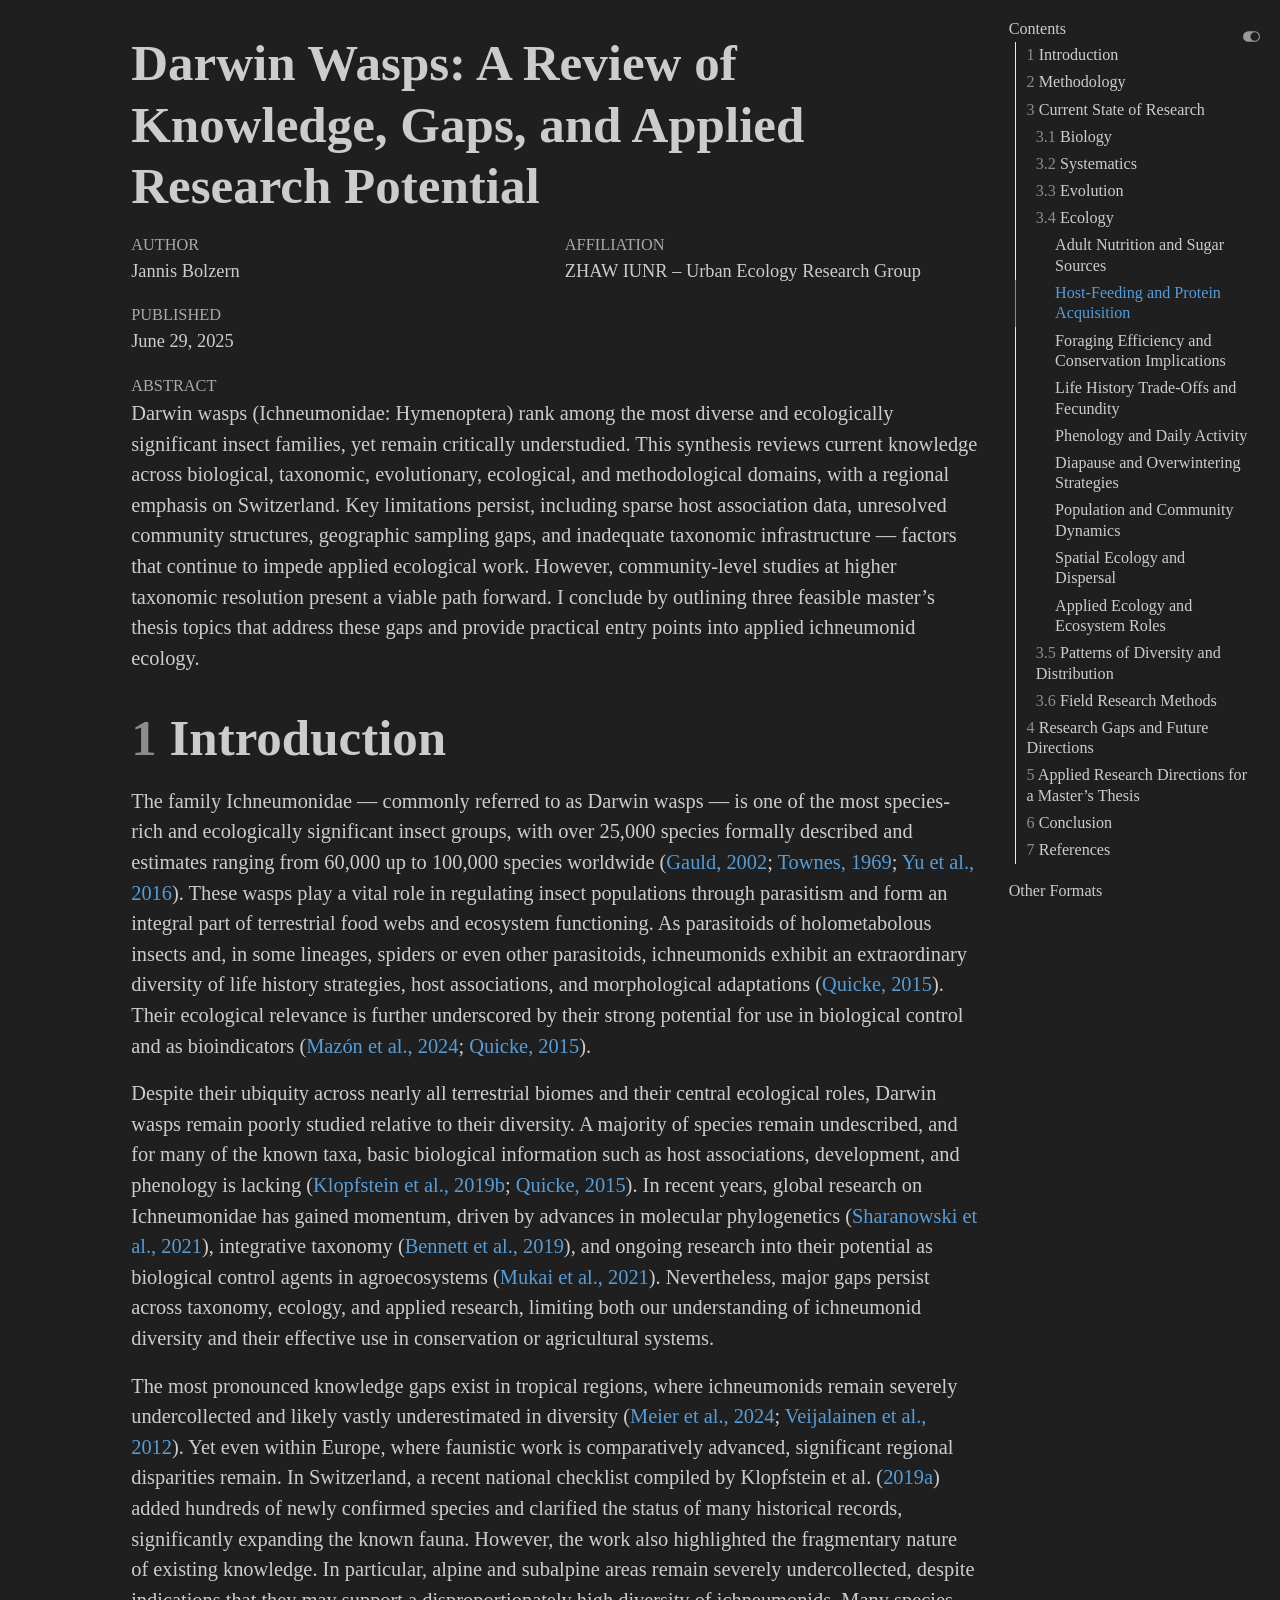
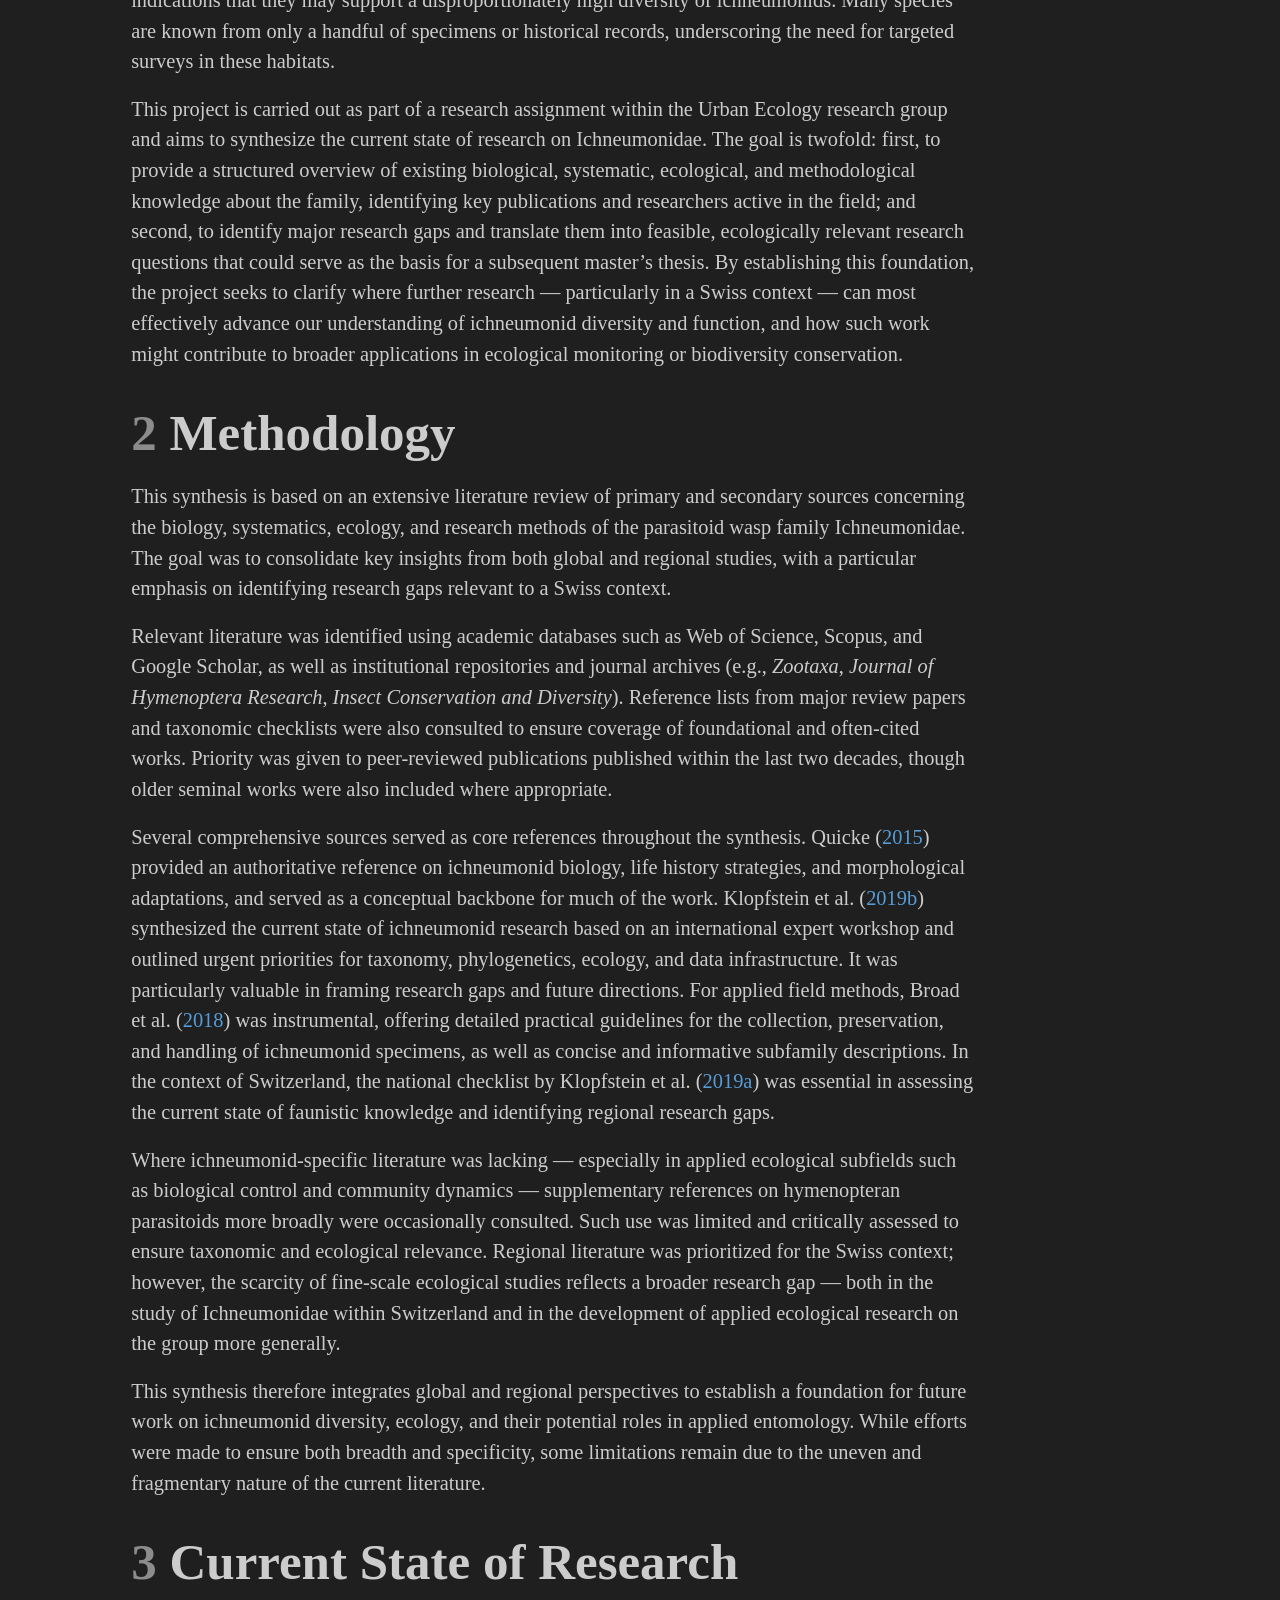
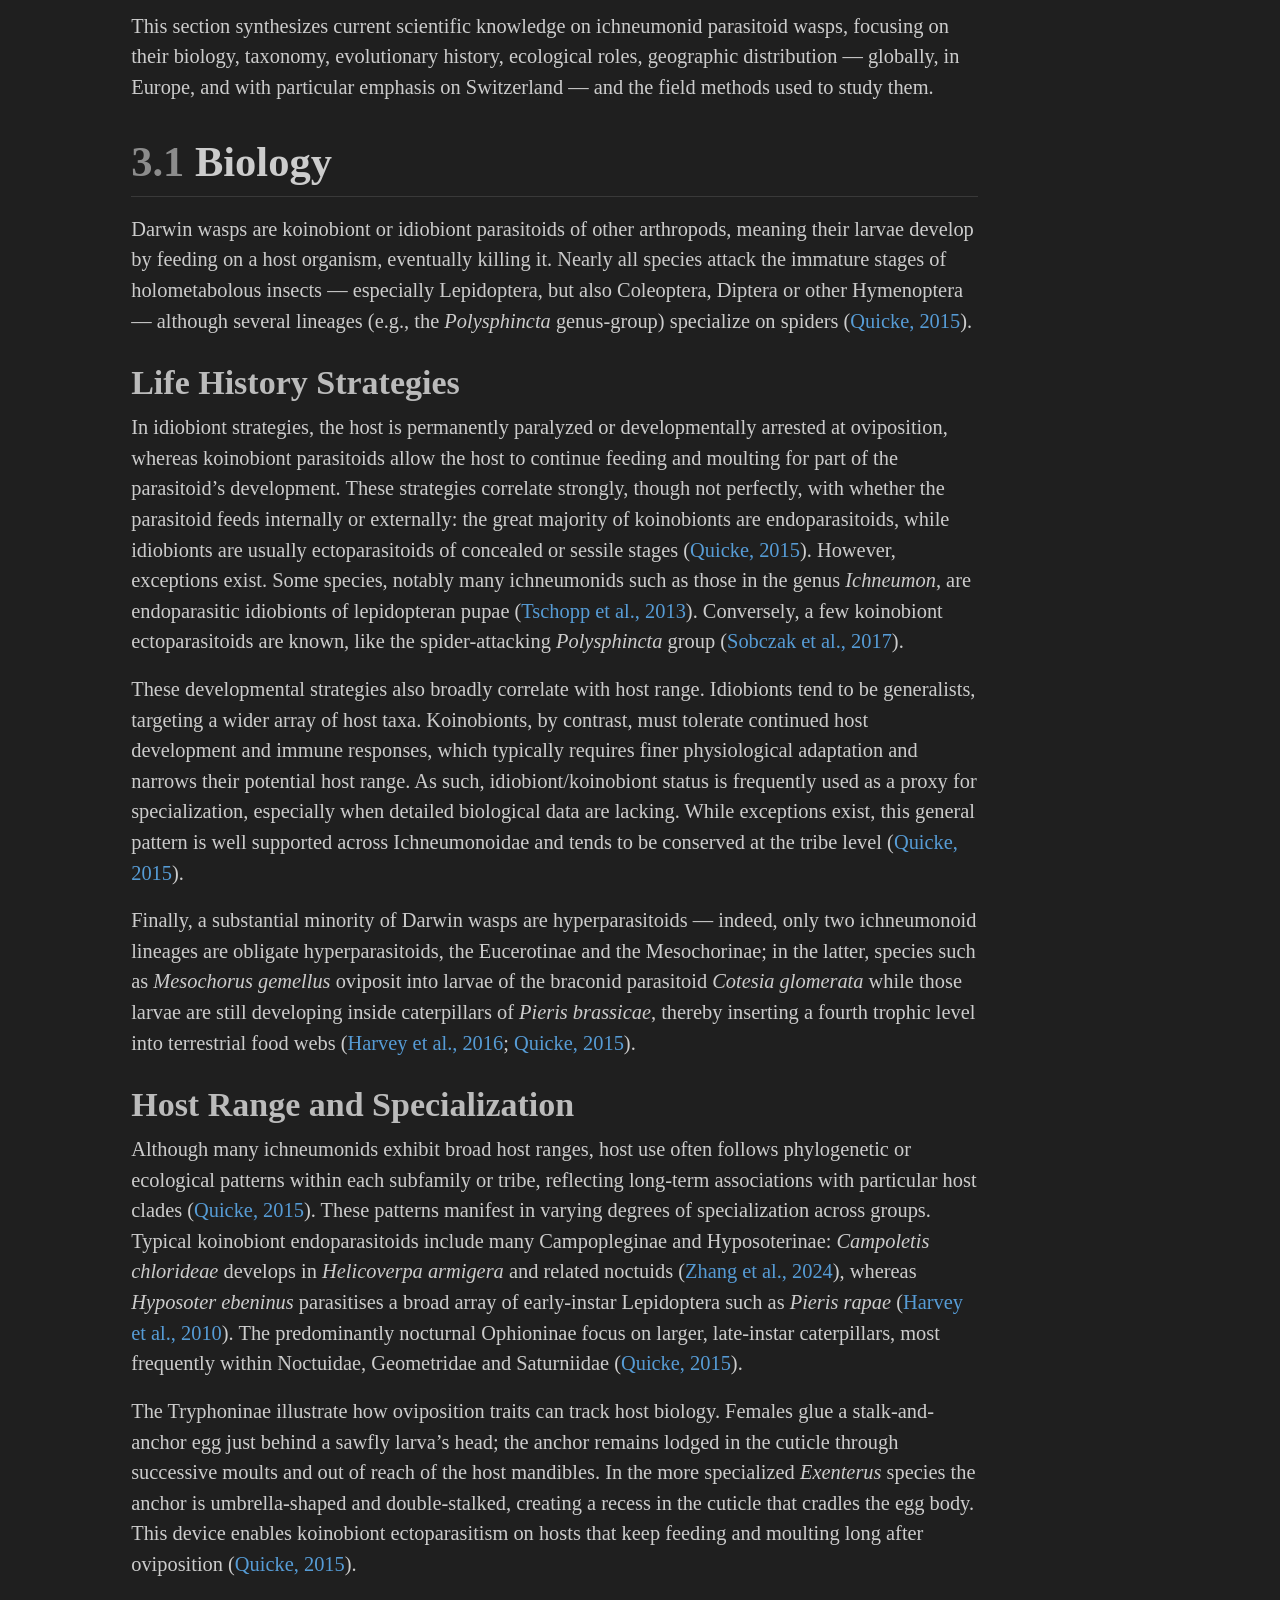
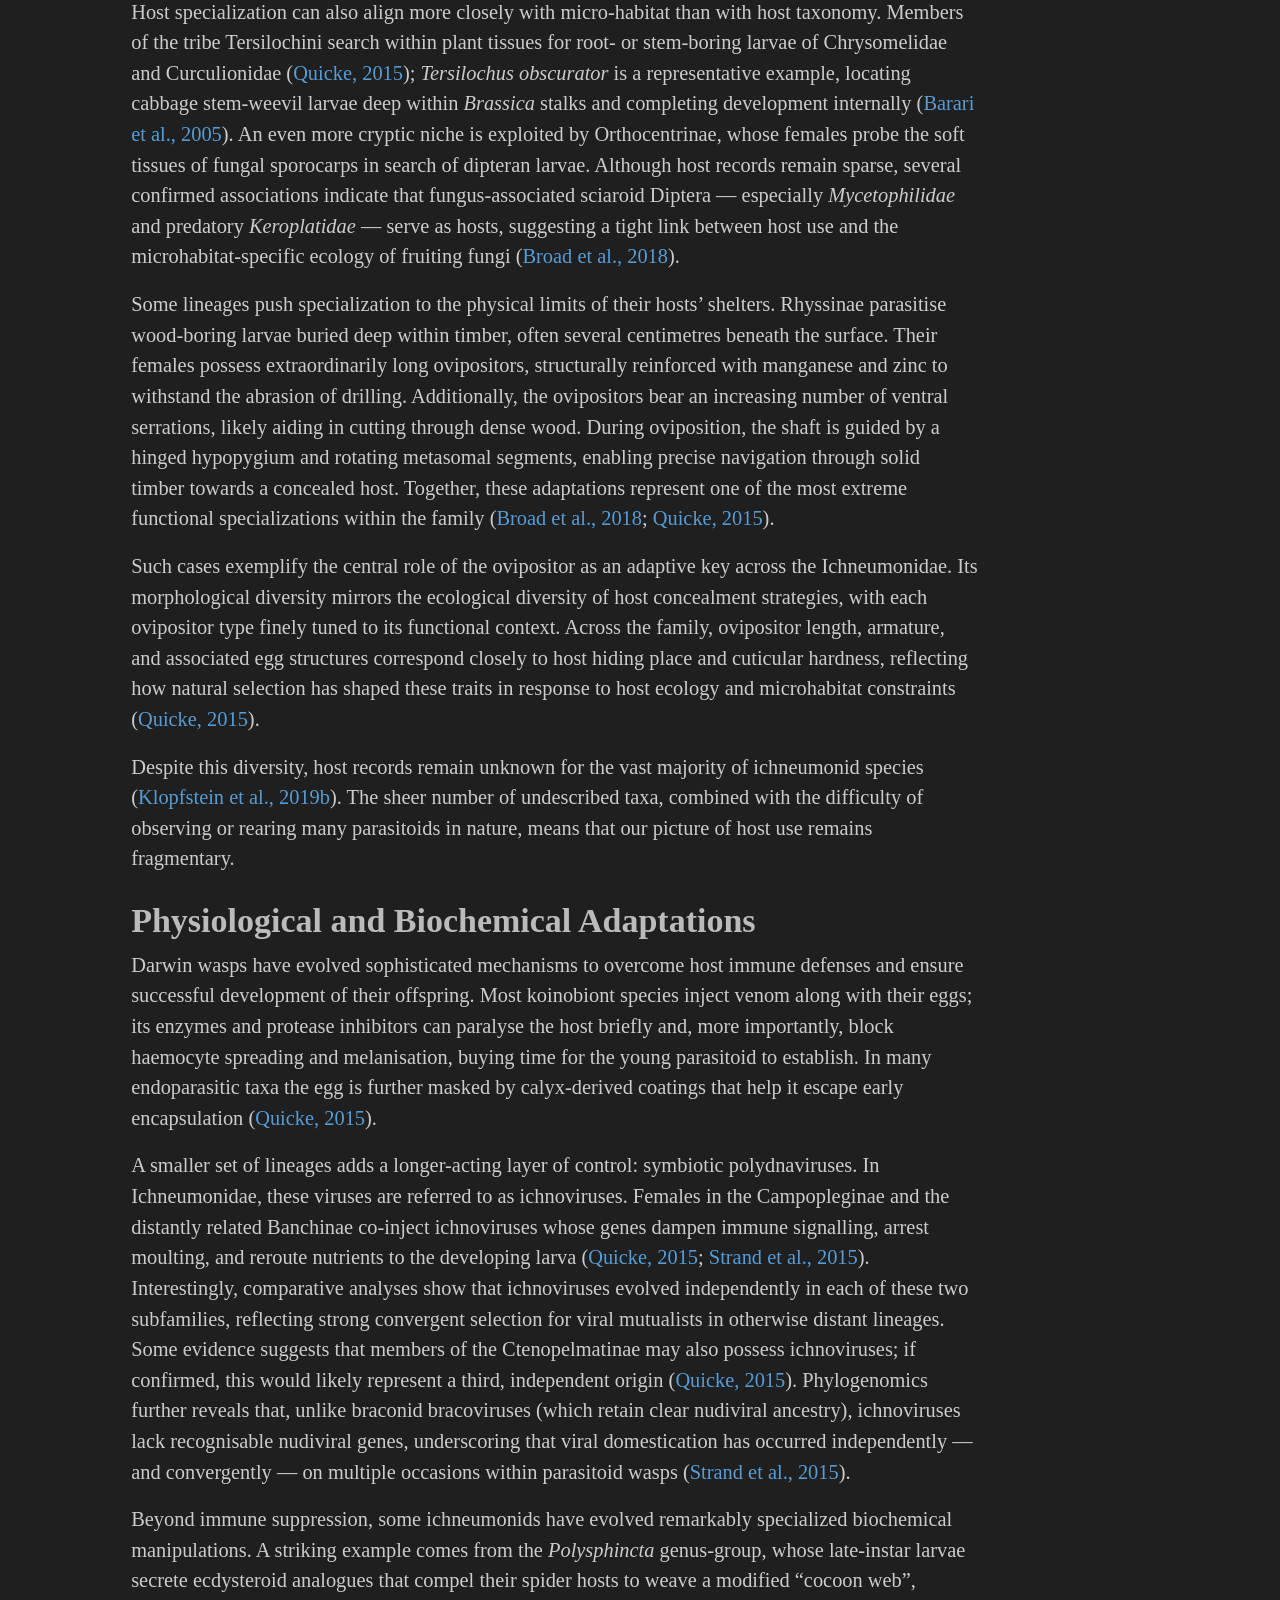
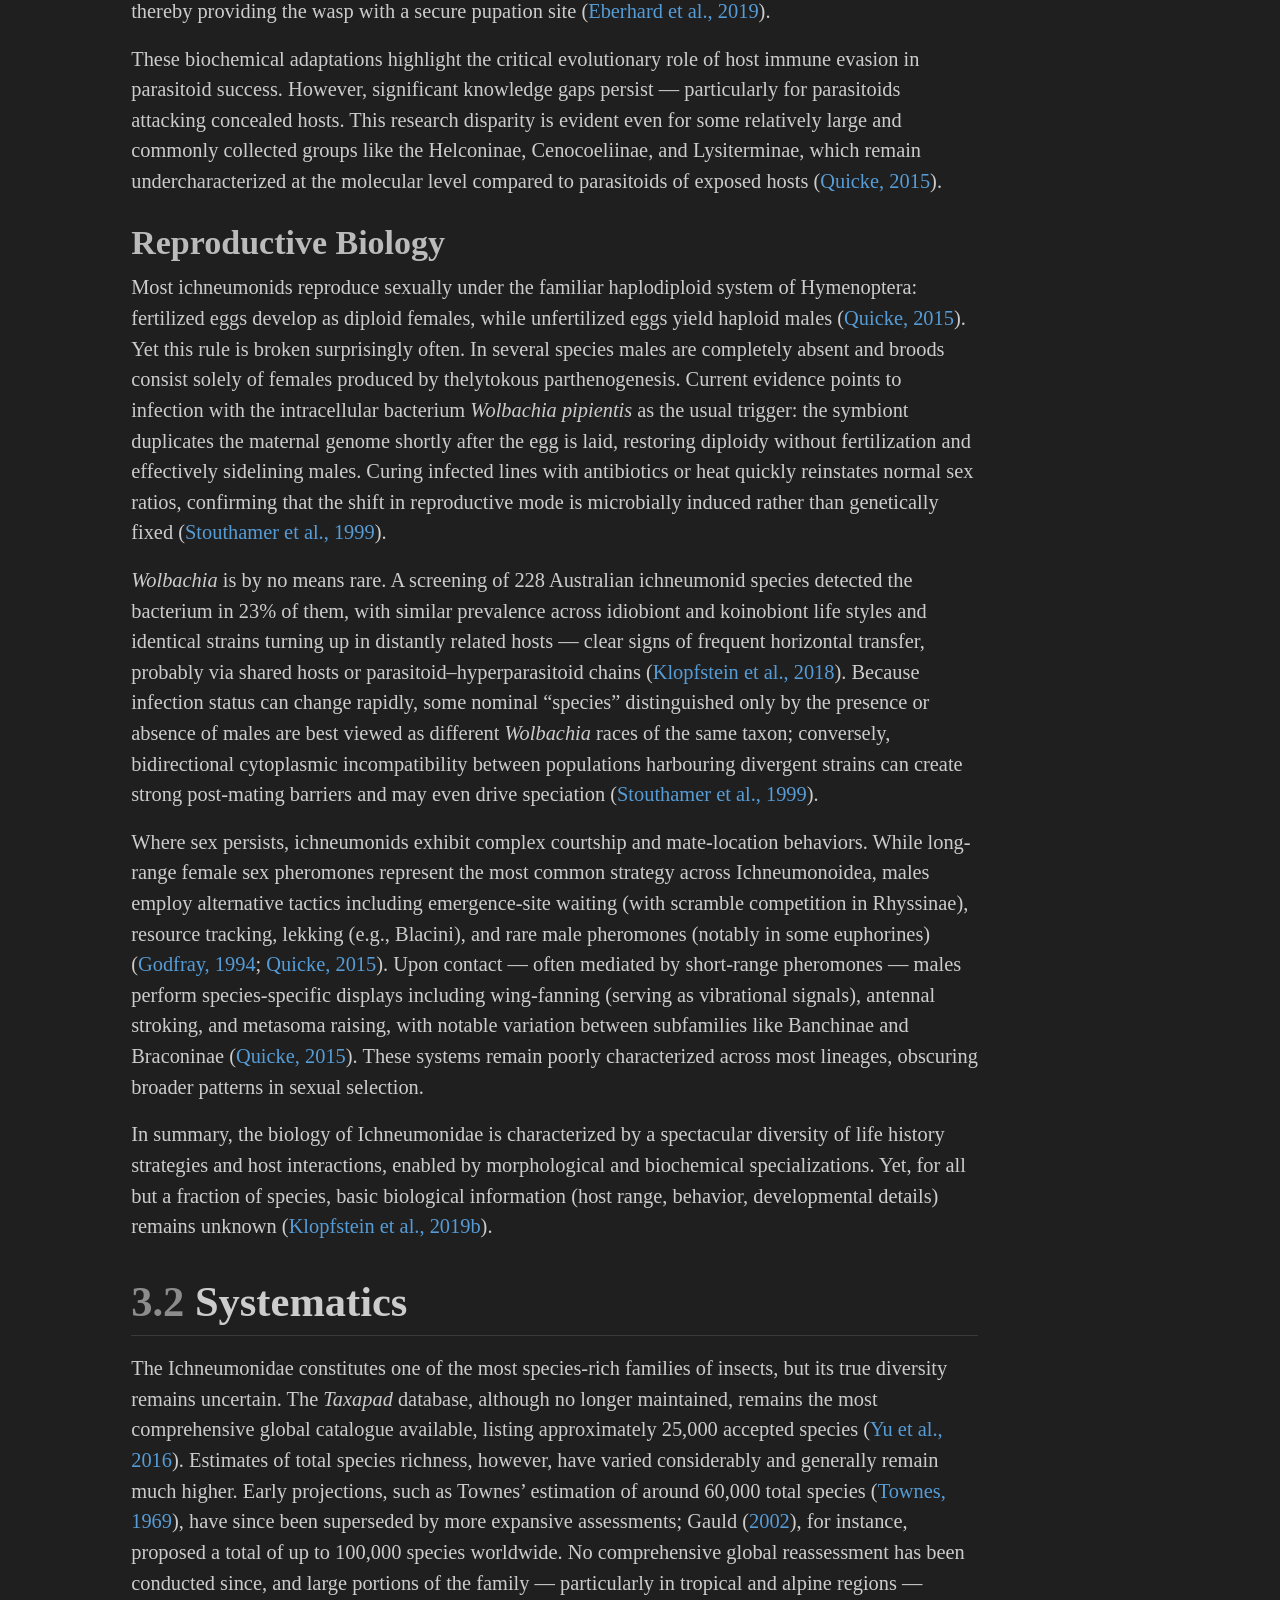
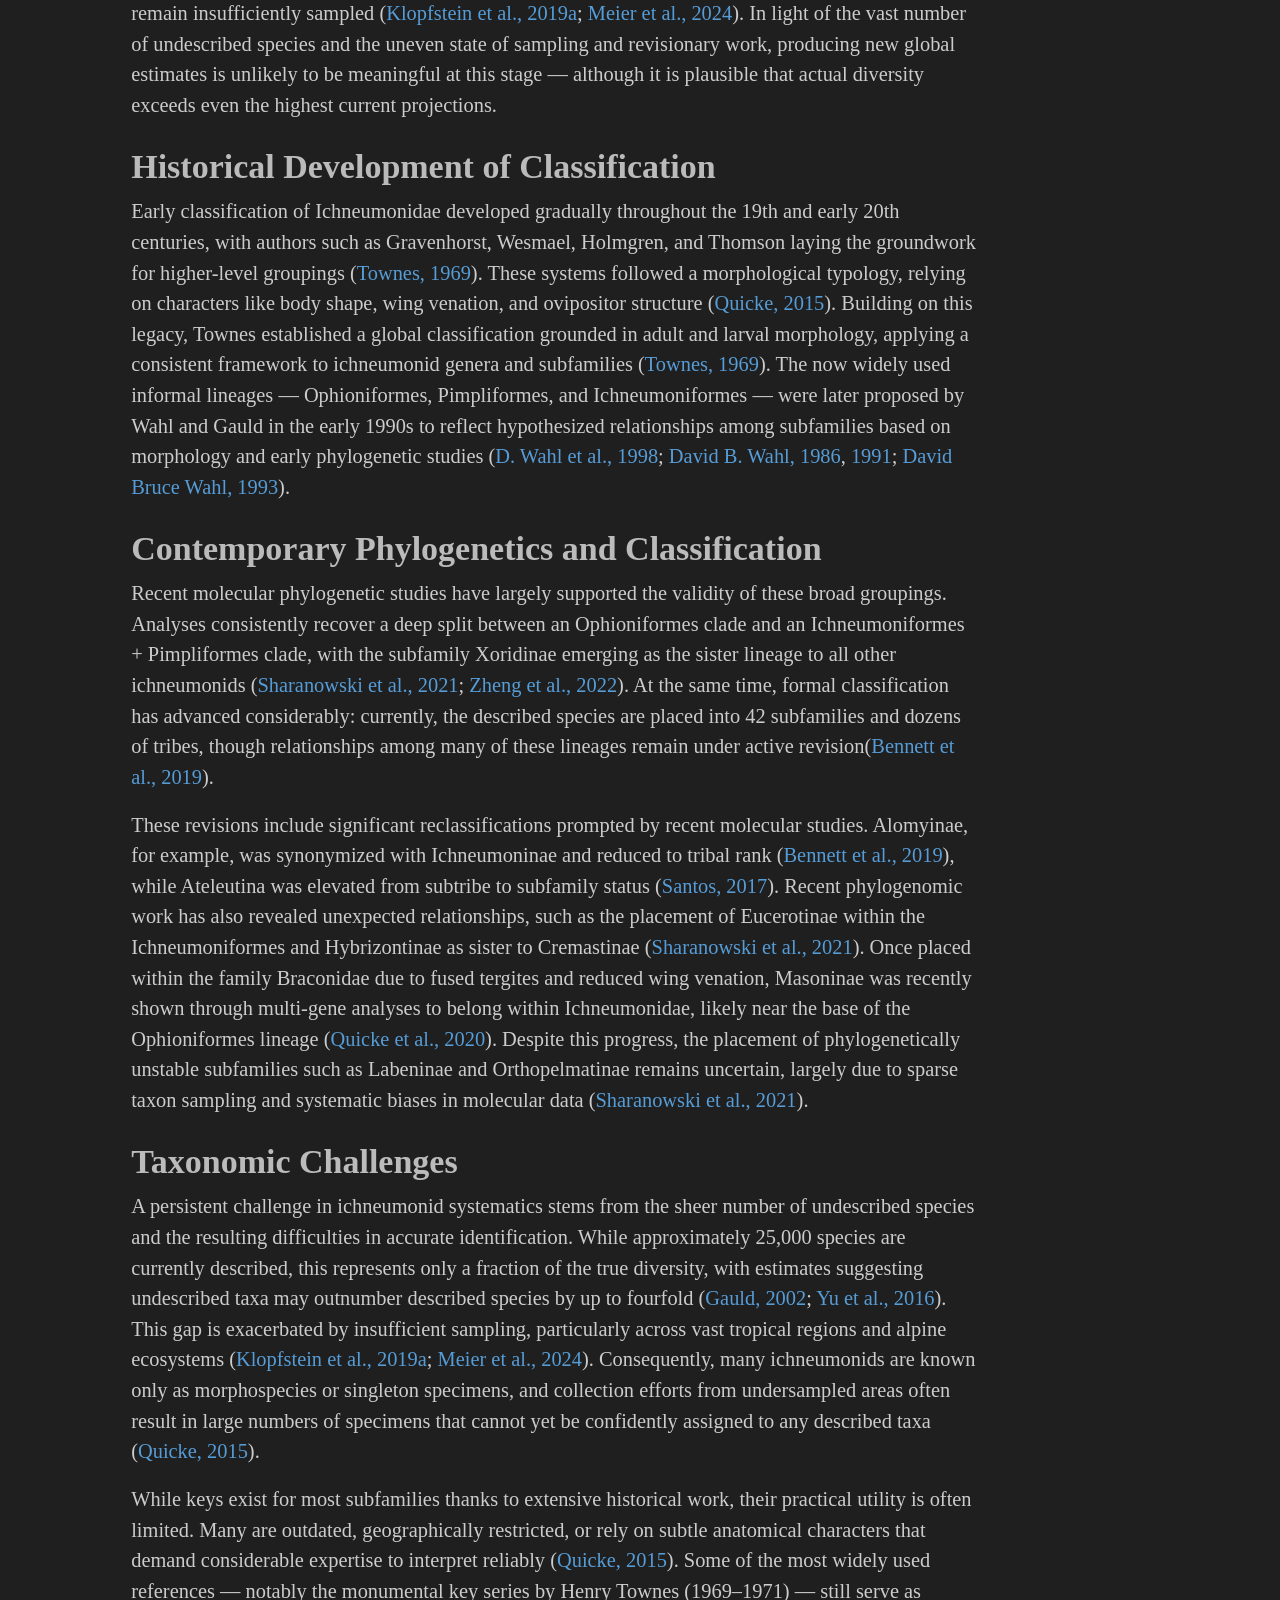
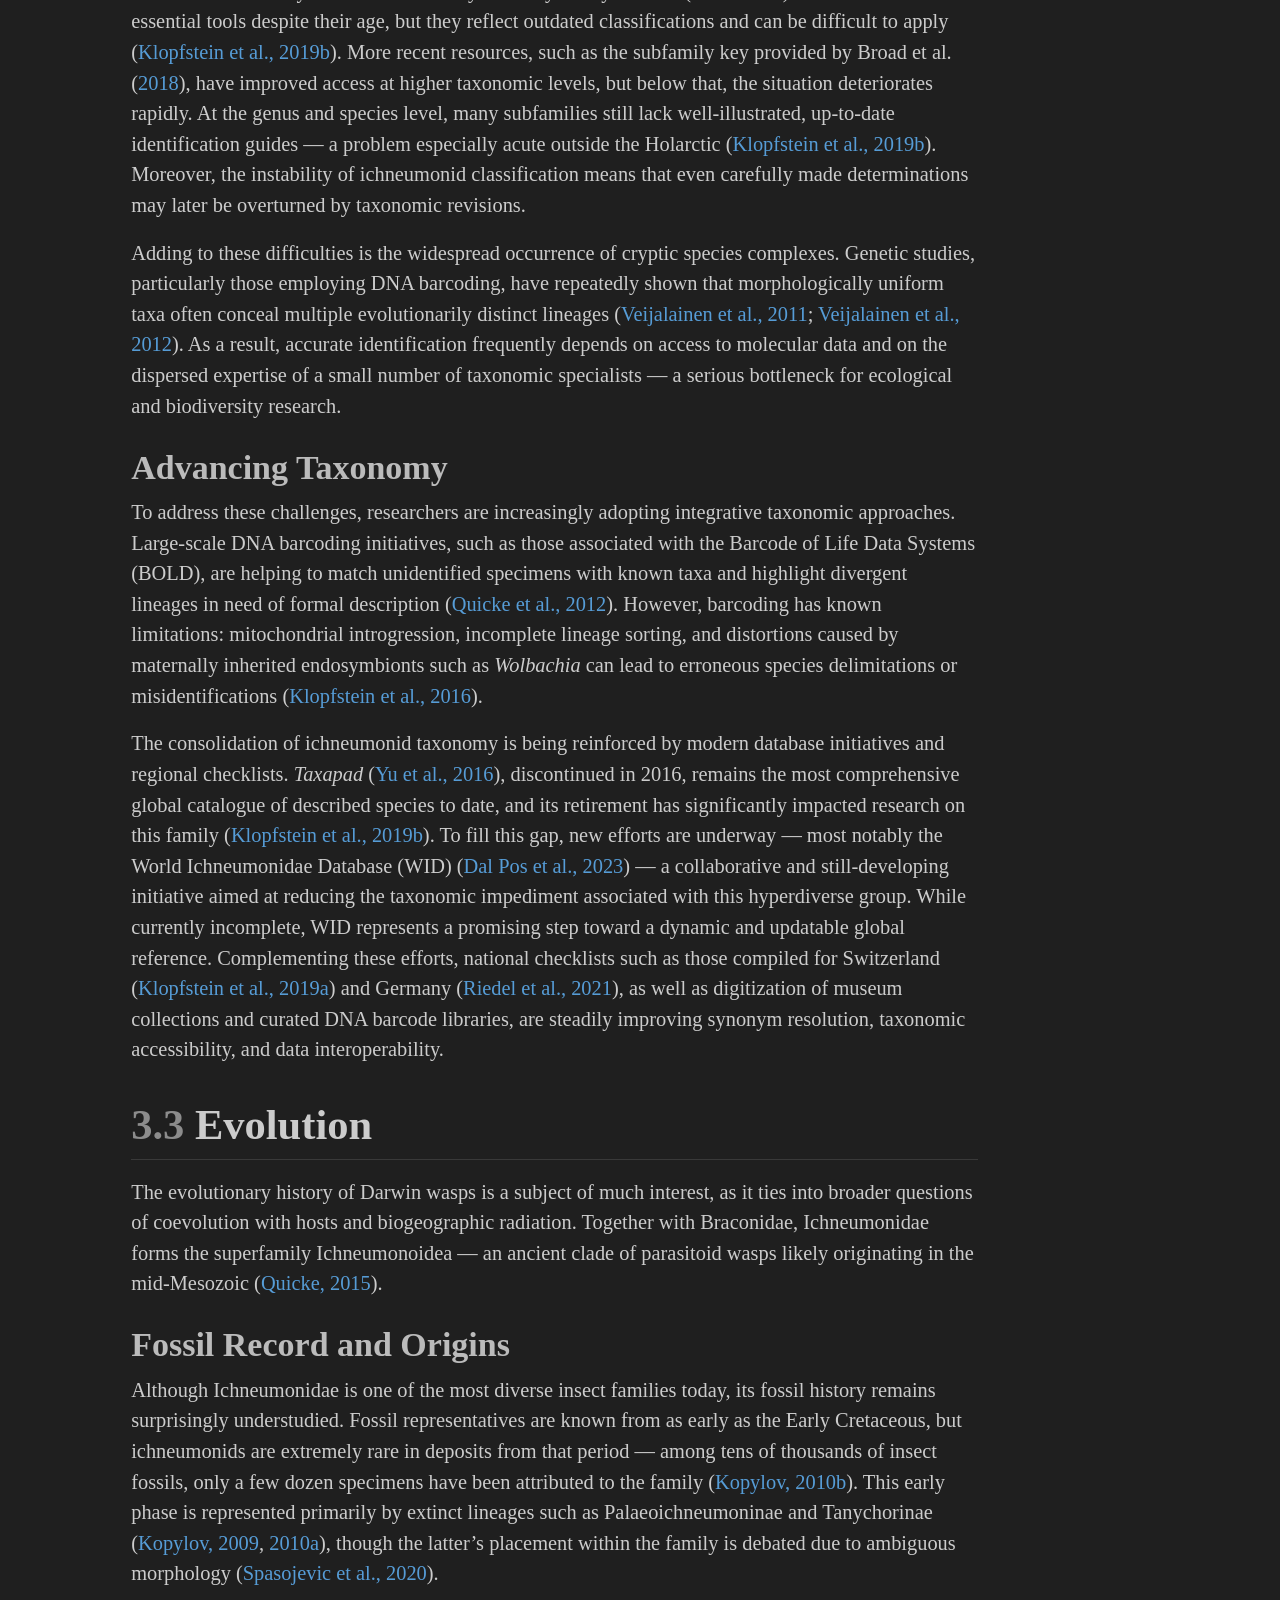
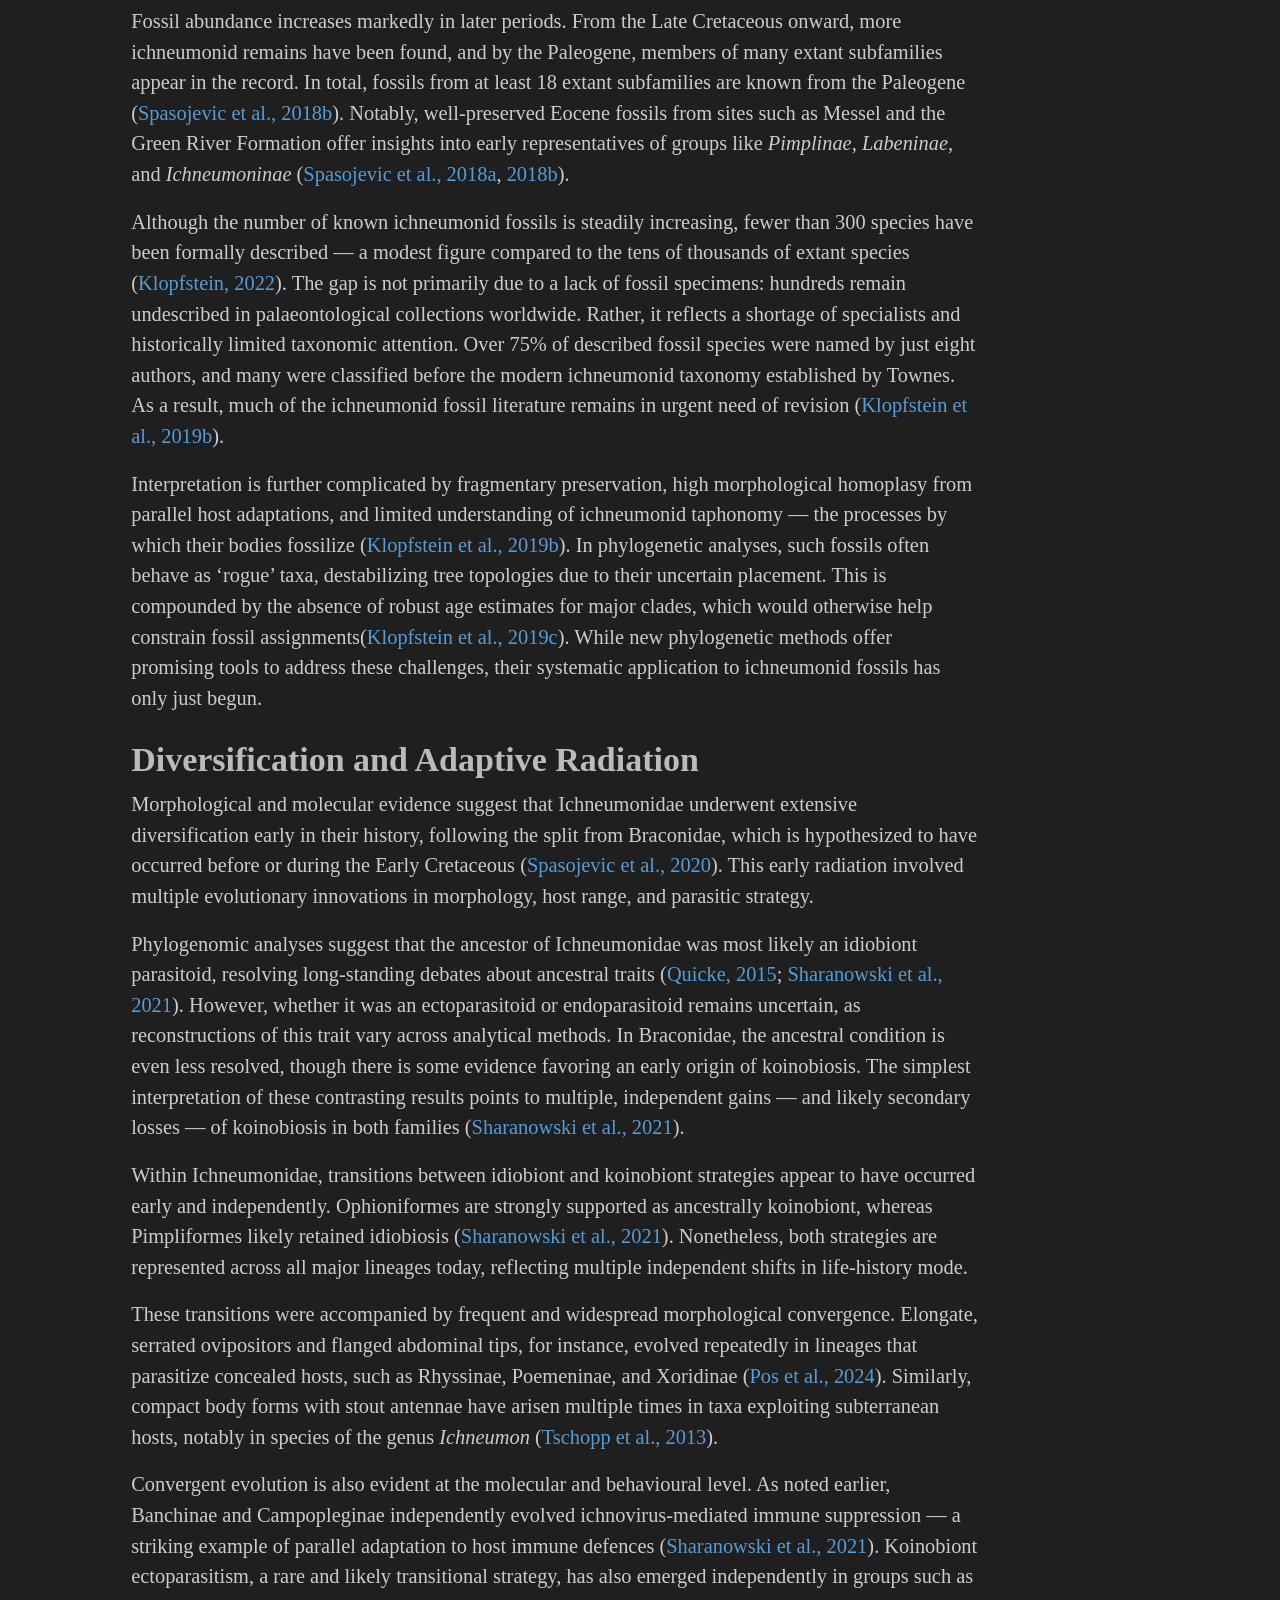
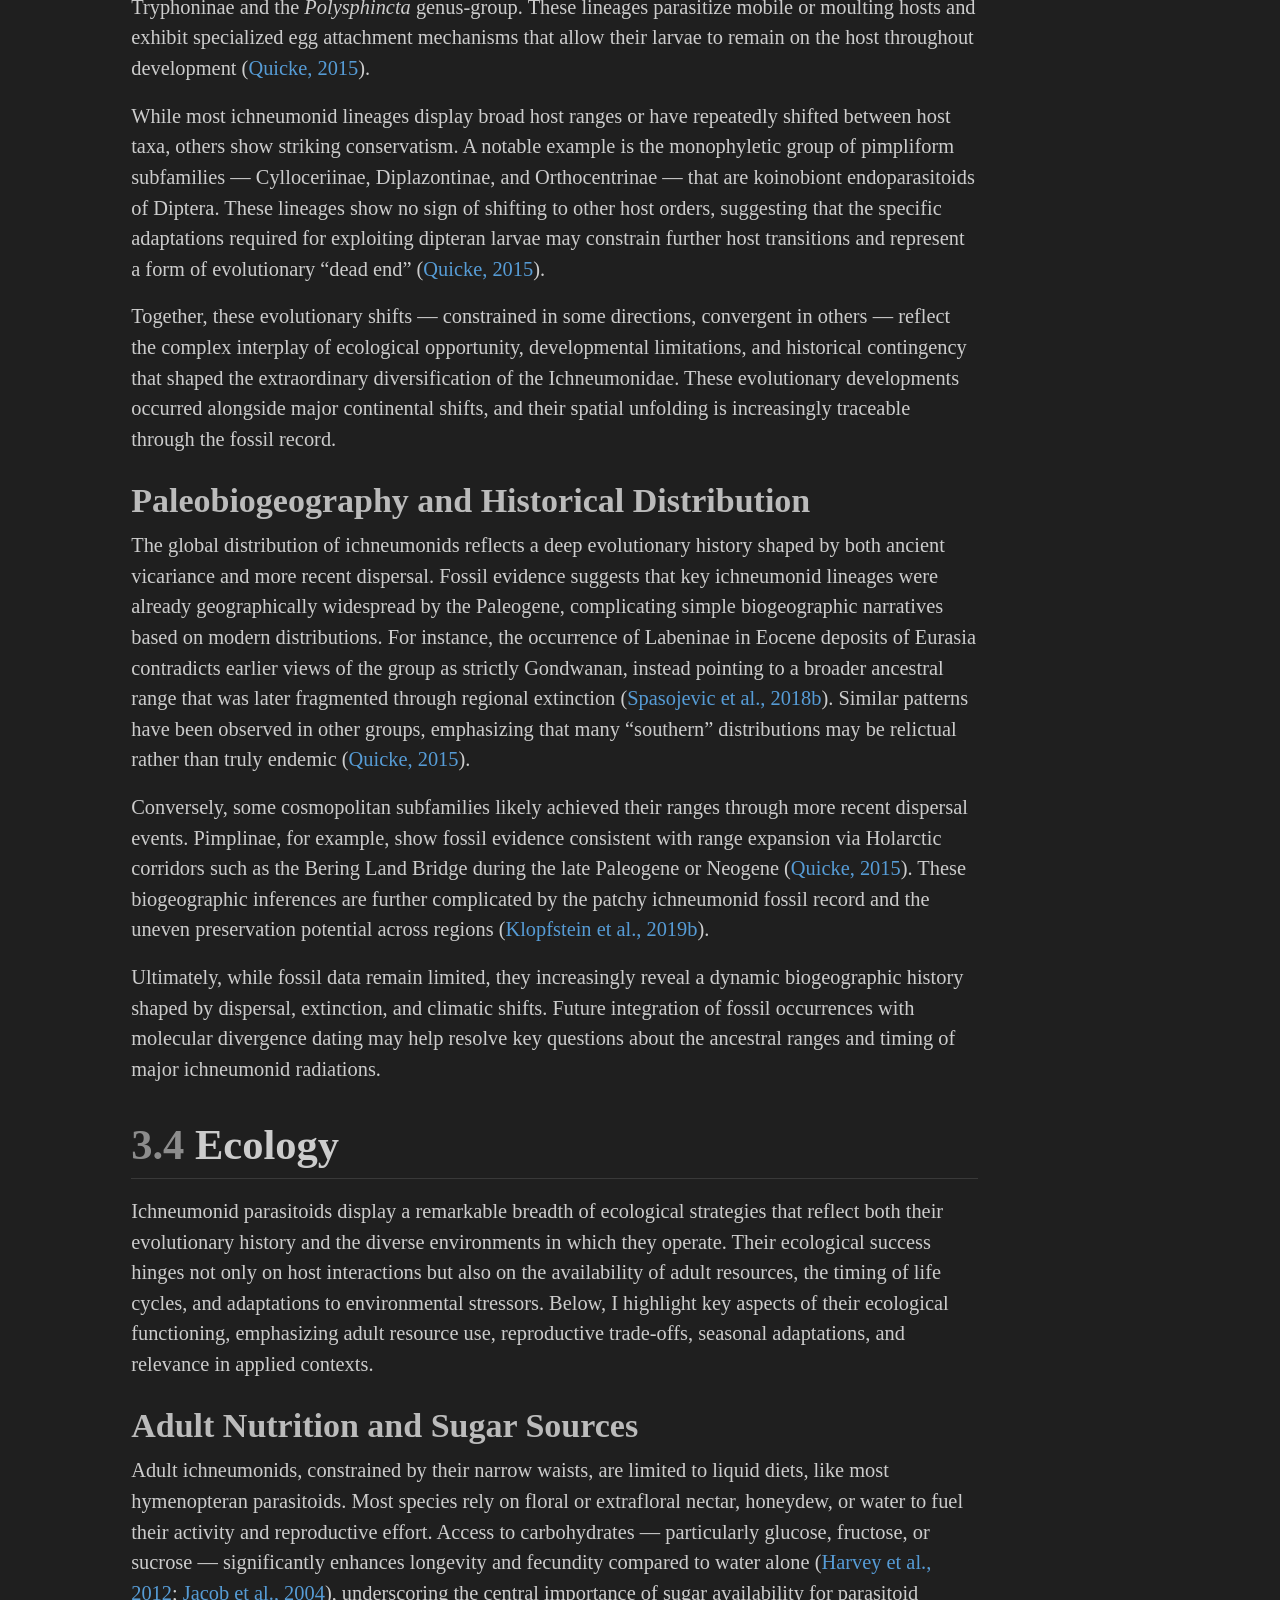
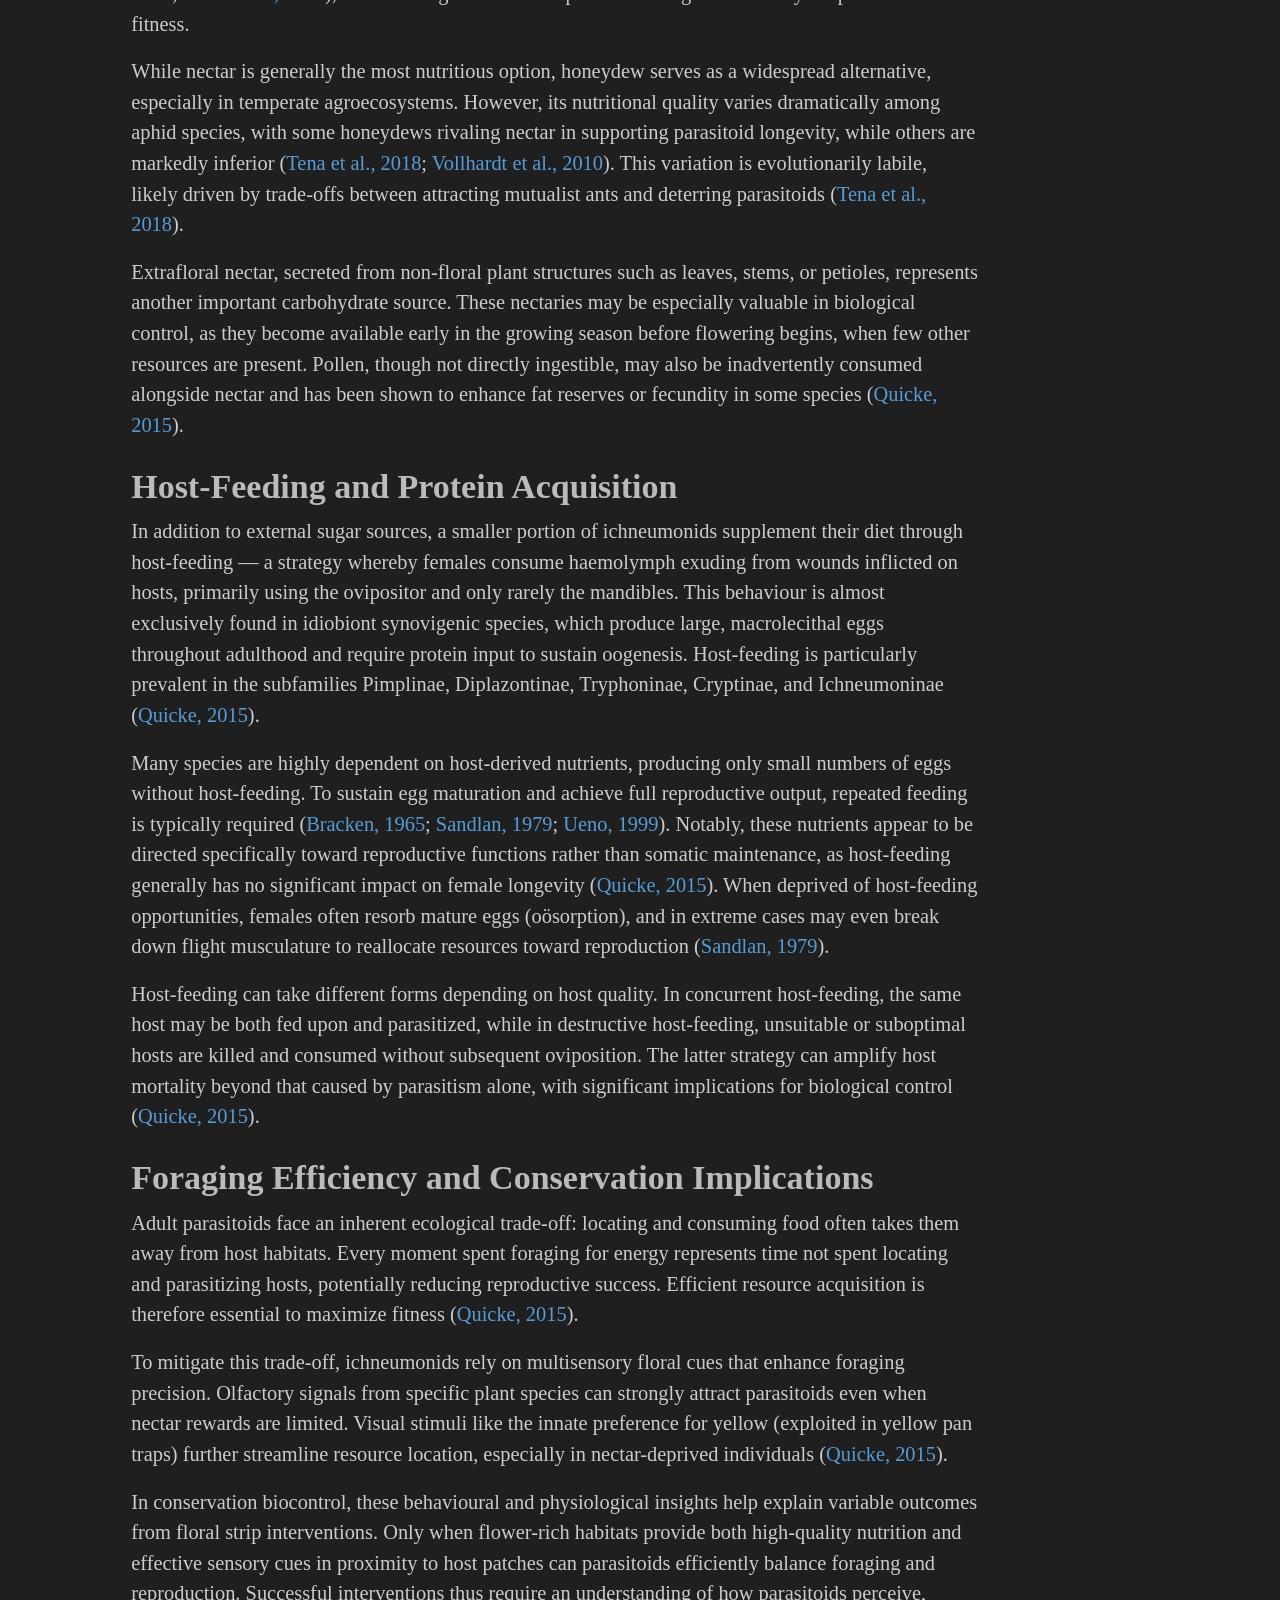
==== commit 0eabc18d: "Light Mode HTML" ====
--- a/docs/index.html
+++ b/docs/index.html
@@ -57,10 +57,12 @@
 <script src="site_libs/quarto-html/tippy.umd.min.js"></script>
 <script src="site_libs/quarto-html/anchor.min.js"></script>
 <link href="site_libs/quarto-html/tippy.css" rel="stylesheet">
-<link href="site_libs/quarto-html/quarto-syntax-highlighting-dark-2fef5ea3f8957b3e4ecc936fc74692ca.css" rel="stylesheet" id="quarto-text-highlighting-styles">
+<link href="site_libs/quarto-html/quarto-syntax-highlighting-37eea08aefeeee20ff55810ff984fec1.css" rel="stylesheet" class="quarto-color-scheme" id="quarto-text-highlighting-styles">
+<link href="site_libs/quarto-html/quarto-syntax-highlighting-dark-2fef5ea3f8957b3e4ecc936fc74692ca.css" rel="stylesheet" class="quarto-color-scheme quarto-color-alternate" id="quarto-text-highlighting-styles">
 <script src="site_libs/bootstrap/bootstrap.min.js"></script>
 <link href="site_libs/bootstrap/bootstrap-icons.css" rel="stylesheet">
-<link href="site_libs/bootstrap/bootstrap-a9f1479ef2f12b9a2efb1f3cfb5e6e74.min.css" rel="stylesheet" append-hash="true" id="quarto-bootstrap" data-mode="dark">
+<link href="site_libs/bootstrap/bootstrap-be9bdc2480ca58c2a783f7b070a69ffa.min.css" rel="stylesheet" append-hash="true" class="quarto-color-scheme" id="quarto-bootstrap" data-mode="light">
+<link href="site_libs/bootstrap/bootstrap-dark-1cbb1d898e872fe20f134ef4db30a6ac.min.css" rel="stylesheet" append-hash="true" class="quarto-color-scheme quarto-color-alternate" id="quarto-bootstrap" data-mode="dark">
 <script id="quarto-search-options" type="application/json">{
   "location": "sidebar",
   "copy-button": false,
@@ -92,7 +94,167 @@
 
 </head>
 
-<body class="quarto-light">
+<body class="quarto-dark"><script id="quarto-html-before-body" type="application/javascript">
+    const toggleBodyColorMode = (bsSheetEl) => {
+      const mode = bsSheetEl.getAttribute("data-mode");
+      const bodyEl = window.document.querySelector("body");
+      if (mode === "dark") {
+        bodyEl.classList.add("quarto-dark");
+        bodyEl.classList.remove("quarto-light");
+      } else {
+        bodyEl.classList.add("quarto-light");
+        bodyEl.classList.remove("quarto-dark");
+      }
+    }
+    const toggleBodyColorPrimary = () => {
+      const bsSheetEl = window.document.querySelector("link#quarto-bootstrap:not([rel=disabled-stylesheet])");
+      if (bsSheetEl) {
+        toggleBodyColorMode(bsSheetEl);
+      }
+    }
+    const setColorSchemeToggle = (alternate) => {
+      const toggles = window.document.querySelectorAll('.quarto-color-scheme-toggle');
+      for (let i=0; i < toggles.length; i++) {
+        const toggle = toggles[i];
+        if (toggle) {
+          if (alternate) {
+            toggle.classList.add("alternate");
+          } else {
+            toggle.classList.remove("alternate");
+          }
+        }
+      }
+    };
+    const toggleColorMode = (alternate) => {
+      // Switch the stylesheets
+      const primaryStylesheets = window.document.querySelectorAll('link.quarto-color-scheme:not(.quarto-color-alternate)');
+      const alternateStylesheets = window.document.querySelectorAll('link.quarto-color-scheme.quarto-color-alternate');
+      manageTransitions('#quarto-margin-sidebar .nav-link', false);
+      if (alternate) {
+        // note: dark is layered on light, we don't disable primary!
+        enableStylesheet(alternateStylesheets);
+        for (const sheetNode of alternateStylesheets) {
+          if (sheetNode.id === "quarto-bootstrap") {
+            toggleBodyColorMode(sheetNode);
+          }
+        }
+      } else {
+        disableStylesheet(alternateStylesheets);
+        enableStylesheet(primaryStylesheets)
+        toggleBodyColorPrimary();
+      }
+      manageTransitions('#quarto-margin-sidebar .nav-link', true);
+      // Switch the toggles
+      setColorSchemeToggle(alternate)
+      // Hack to workaround the fact that safari doesn't
+      // properly recolor the scrollbar when toggling (#1455)
+      if (navigator.userAgent.indexOf('Safari') > 0 && navigator.userAgent.indexOf('Chrome') == -1) {
+        manageTransitions("body", false);
+        window.scrollTo(0, 1);
+        setTimeout(() => {
+          window.scrollTo(0, 0);
+          manageTransitions("body", true);
+        }, 40);
+      }
+    }
+    const disableStylesheet = (stylesheets) => {
+      for (let i=0; i < stylesheets.length; i++) {
+        const stylesheet = stylesheets[i];
+        stylesheet.rel = 'disabled-stylesheet';
+      }
+    }
+    const enableStylesheet = (stylesheets) => {
+      for (let i=0; i < stylesheets.length; i++) {
+        const stylesheet = stylesheets[i];
+        if(stylesheet.rel !== 'stylesheet') { // for Chrome, which will still FOUC without this check
+          stylesheet.rel = 'stylesheet';
+        }
+      }
+    }
+    const manageTransitions = (selector, allowTransitions) => {
+      const els = window.document.querySelectorAll(selector);
+      for (let i=0; i < els.length; i++) {
+        const el = els[i];
+        if (allowTransitions) {
+          el.classList.remove('notransition');
+        } else {
+          el.classList.add('notransition');
+        }
+      }
+    }
+    const isFileUrl = () => {
+      return window.location.protocol === 'file:';
+    }
+    const hasAlternateSentinel = () => {
+      let styleSentinel = getColorSchemeSentinel();
+      if (styleSentinel !== null) {
+        return styleSentinel === "alternate";
+      } else {
+        return false;
+      }
+    }
+    const setStyleSentinel = (alternate) => {
+      const value = alternate ? "alternate" : "default";
+      if (!isFileUrl()) {
+        window.localStorage.setItem("quarto-color-scheme", value);
+      } else {
+        localAlternateSentinel = value;
+      }
+    }
+    const getColorSchemeSentinel = () => {
+      if (!isFileUrl()) {
+        const storageValue = window.localStorage.getItem("quarto-color-scheme");
+        return storageValue != null ? storageValue : localAlternateSentinel;
+      } else {
+        return localAlternateSentinel;
+      }
+    }
+    const toggleGiscusIfUsed = (isAlternate, darkModeDefault) => {
+      const baseTheme = document.querySelector('#giscus-base-theme')?.value ?? 'light';
+      const alternateTheme = document.querySelector('#giscus-alt-theme')?.value ?? 'dark';
+      let newTheme = '';
+      if(authorPrefersDark) {
+        newTheme = isAlternate ? baseTheme : alternateTheme;
+      } else {
+        newTheme = isAlternate ? alternateTheme : baseTheme;
+      }
+      const changeGiscusTheme = () => {
+        // From: https://github.com/giscus/giscus/issues/336
+        const sendMessage = (message) => {
+          const iframe = document.querySelector('iframe.giscus-frame');
+          if (!iframe) return;
+          iframe.contentWindow.postMessage({ giscus: message }, 'https://giscus.app');
+        }
+        sendMessage({
+          setConfig: {
+            theme: newTheme
+          }
+        });
+      }
+      const isGiscussLoaded = window.document.querySelector('iframe.giscus-frame') !== null;
+      if (isGiscussLoaded) {
+        changeGiscusTheme();
+      }
+    };
+    const authorPrefersDark = true;
+    const darkModeDefault = authorPrefersDark;
+    let localAlternateSentinel = darkModeDefault ? 'alternate' : 'default';
+    // Dark / light mode switch
+    window.quartoToggleColorScheme = () => {
+      // Read the current dark / light value
+      let toAlternate = !hasAlternateSentinel();
+      toggleColorMode(toAlternate);
+      setStyleSentinel(toAlternate);
+      toggleGiscusIfUsed(toAlternate, darkModeDefault);
+      window.dispatchEvent(new Event('resize'));
+    };
+    // Switch to dark mode if need be
+    if (hasAlternateSentinel()) {
+      toggleColorMode(true);
+    } else {
+      toggleColorMode(false);
+    }
+  </script>
 
 <div id="quarto-search-results"></div>
 <!-- content -->
@@ -178,6 +340,7 @@
 <!-- main -->
 <main class="content" id="quarto-document-content">
 
+
 <header id="title-block-header" class="quarto-title-block default">
 <div class="quarto-title">
 <h1 class="title">Darwin Wasps: A Review of Knowledge, Gaps, and Applied Research Potential</h1>
@@ -501,7 +664,7 @@
 <p><strong>Research Question</strong></p>
 <p>How does ichneumonid community composition and subfamily richness vary along elevational gradients in the Swiss Alps?</p>
 <p><strong>Rationale</strong></p>
-<p>Alpine and subalpine zones in Switzerland are increasingly recognized as overlooked centers of ichneumonid diversity. Klopfstein’s checklist <span class="citation" data-cites="klopfstein2019">(<a href="#ref-klopfstein2019" role="doc-biblioref">Klopfstein et al., 2019a</a>)</span> reports exceptionally high species-per-specimen ratios at high elevations, suggesting both undercollection and ecologically distinct assemblages. Altitudinal gradients provide natural experiments in how climate, vegetation structure, and host availability shape community assembly. Yet, no systematic surveys have been conducted to quantify how ichneumonid communities respond to elevation in the Alps — despite mounting evidence from other mountain systems that parasitoid diversity can shift dramatically across elevation bands <span class="citation" data-cites="veijalainen2014 hall2015">(<a href="#ref-hall2015" role="doc-biblioref">Hall et al., 2015</a>; <a href="#ref-veijalainen2014" role="doc-biblioref">Veijalainen et al., 2014</a>)</span>.</p>
+<p>Alpine and subalpine zones in Switzerland are increasingly recognized as overlooked centers of ichneumonid diversity. Klopfstein’s checklist <span class="citation" data-cites="klopfstein2019">(<a href="#ref-klopfstein2019" role="doc-biblioref">Klopfstein et al., 2019a</a>)</span> reports exceptionally high species-per-specimen ratios at high elevations, suggesting both undercollection and ecologically distinct assemblages. Altitudinal gradients provide natural experiments in how climate, vegetation structure, and host availability shape community assembly. Yet, no systematic surveys have been conducted to quantify how ichneumonid communities respond to elevation in the Alps — despite evidence from other mountain systems that parasitoid diversity can shift dramatically across elevation bands <span class="citation" data-cites="veijalainen2014 hall2015">(<a href="#ref-hall2015" role="doc-biblioref">Hall et al., 2015</a>; <a href="#ref-veijalainen2014" role="doc-biblioref">Veijalainen et al., 2014</a>)</span>.</p>
 <p><strong>Methods</strong></p>
 <ul>
 <li><p>Establish transects of Malaise and/or pan traps spanning a broad elevational gradient (e.g., 800–2500 m), ensuring replication within each elevation band.</p></li>
@@ -903,6 +1066,19 @@
 </div></div></section></div></main> <!-- /main -->
 <script id="quarto-html-after-body" type="application/javascript">
   window.document.addEventListener("DOMContentLoaded", function (event) {
+    // Ensure there is a toggle, if there isn't float one in the top right
+    if (window.document.querySelector('.quarto-color-scheme-toggle') === null) {
+      const a = window.document.createElement('a');
+      a.classList.add('top-right');
+      a.classList.add('quarto-color-scheme-toggle');
+      a.href = "";
+      a.onclick = function() { try { window.quartoToggleColorScheme(); } catch {} return false; };
+      const i = window.document.createElement("i");
+      i.classList.add('bi');
+      a.appendChild(i);
+      window.document.body.appendChild(a);
+    }
+    setColorSchemeToggle(hasAlternateSentinel())
     const icon = "";
     const anchorJS = new window.AnchorJS();
     anchorJS.options = {
--- a/docs/site_libs/quarto-html/quarto-syntax-highlighting-37eea08aefeeee20ff55810ff984fec1.css
+++ b/docs/site_libs/quarto-html/quarto-syntax-highlighting-37eea08aefeeee20ff55810ff984fec1.css
@@ -0,0 +1,236 @@
+/* quarto syntax highlight colors */
+:root {
+  --quarto-hl-ot-color: #003B4F;
+  --quarto-hl-at-color: #657422;
+  --quarto-hl-ss-color: #20794D;
+  --quarto-hl-an-color: #5E5E5E;
+  --quarto-hl-fu-color: #4758AB;
+  --quarto-hl-st-color: #20794D;
+  --quarto-hl-cf-color: #003B4F;
+  --quarto-hl-op-color: #5E5E5E;
+  --quarto-hl-er-color: #AD0000;
+  --quarto-hl-bn-color: #AD0000;
+  --quarto-hl-al-color: #AD0000;
+  --quarto-hl-va-color: #111111;
+  --quarto-hl-bu-color: inherit;
+  --quarto-hl-ex-color: inherit;
+  --quarto-hl-pp-color: #AD0000;
+  --quarto-hl-in-color: #5E5E5E;
+  --quarto-hl-vs-color: #20794D;
+  --quarto-hl-wa-color: #5E5E5E;
+  --quarto-hl-do-color: #5E5E5E;
+  --quarto-hl-im-color: #00769E;
+  --quarto-hl-ch-color: #20794D;
+  --quarto-hl-dt-color: #AD0000;
+  --quarto-hl-fl-color: #AD0000;
+  --quarto-hl-co-color: #5E5E5E;
+  --quarto-hl-cv-color: #5E5E5E;
+  --quarto-hl-cn-color: #8f5902;
+  --quarto-hl-sc-color: #5E5E5E;
+  --quarto-hl-dv-color: #AD0000;
+  --quarto-hl-kw-color: #003B4F;
+}
+
+/* other quarto variables */
+:root {
+  --quarto-font-monospace: SFMono-Regular, Menlo, Monaco, Consolas, "Liberation Mono", "Courier New", monospace;
+}
+
+/* syntax highlight based on Pandoc's rules */
+pre > code.sourceCode > span {
+  color: #003B4F;
+}
+
+code.sourceCode > span {
+  color: #003B4F;
+}
+
+div.sourceCode,
+div.sourceCode pre.sourceCode {
+  color: #003B4F;
+}
+
+/* Normal */
+code span {
+  color: #003B4F;
+}
+
+/* Alert */
+code span.al {
+  color: #AD0000;
+  font-style: inherit;
+}
+
+/* Annotation */
+code span.an {
+  color: #5E5E5E;
+  font-style: inherit;
+}
+
+/* Attribute */
+code span.at {
+  color: #657422;
+  font-style: inherit;
+}
+
+/* BaseN */
+code span.bn {
+  color: #AD0000;
+  font-style: inherit;
+}
+
+/* BuiltIn */
+code span.bu {
+  font-style: inherit;
+}
+
+/* ControlFlow */
+code span.cf {
+  color: #003B4F;
+  font-weight: bold;
+  font-style: inherit;
+}
+
+/* Char */
+code span.ch {
+  color: #20794D;
+  font-style: inherit;
+}
+
+/* Constant */
+code span.cn {
+  color: #8f5902;
+  font-style: inherit;
+}
+
+/* Comment */
+code span.co {
+  color: #5E5E5E;
+  font-style: inherit;
+}
+
+/* CommentVar */
+code span.cv {
+  color: #5E5E5E;
+  font-style: italic;
+}
+
+/* Documentation */
+code span.do {
+  color: #5E5E5E;
+  font-style: italic;
+}
+
+/* DataType */
+code span.dt {
+  color: #AD0000;
+  font-style: inherit;
+}
+
+/* DecVal */
+code span.dv {
+  color: #AD0000;
+  font-style: inherit;
+}
+
+/* Error */
+code span.er {
+  color: #AD0000;
+  font-style: inherit;
+}
+
+/* Extension */
+code span.ex {
+  font-style: inherit;
+}
+
+/* Float */
+code span.fl {
+  color: #AD0000;
+  font-style: inherit;
+}
+
+/* Function */
+code span.fu {
+  color: #4758AB;
+  font-style: inherit;
+}
+
+/* Import */
+code span.im {
+  color: #00769E;
+  font-style: inherit;
+}
+
+/* Information */
+code span.in {
+  color: #5E5E5E;
+  font-style: inherit;
+}
+
+/* Keyword */
+code span.kw {
+  color: #003B4F;
+  font-weight: bold;
+  font-style: inherit;
+}
+
+/* Operator */
+code span.op {
+  color: #5E5E5E;
+  font-style: inherit;
+}
+
+/* Other */
+code span.ot {
+  color: #003B4F;
+  font-style: inherit;
+}
+
+/* Preprocessor */
+code span.pp {
+  color: #AD0000;
+  font-style: inherit;
+}
+
+/* SpecialChar */
+code span.sc {
+  color: #5E5E5E;
+  font-style: inherit;
+}
+
+/* SpecialString */
+code span.ss {
+  color: #20794D;
+  font-style: inherit;
+}
+
+/* String */
+code span.st {
+  color: #20794D;
+  font-style: inherit;
+}
+
+/* Variable */
+code span.va {
+  color: #111111;
+  font-style: inherit;
+}
+
+/* VerbatimString */
+code span.vs {
+  color: #20794D;
+  font-style: inherit;
+}
+
+/* Warning */
+code span.wa {
+  color: #5E5E5E;
+  font-style: italic;
+}
+
+.prevent-inlining {
+  content: "</";
+}
+
+/*# sourceMappingURL=27d3d809615f7771493d095567f04340.css.map */
